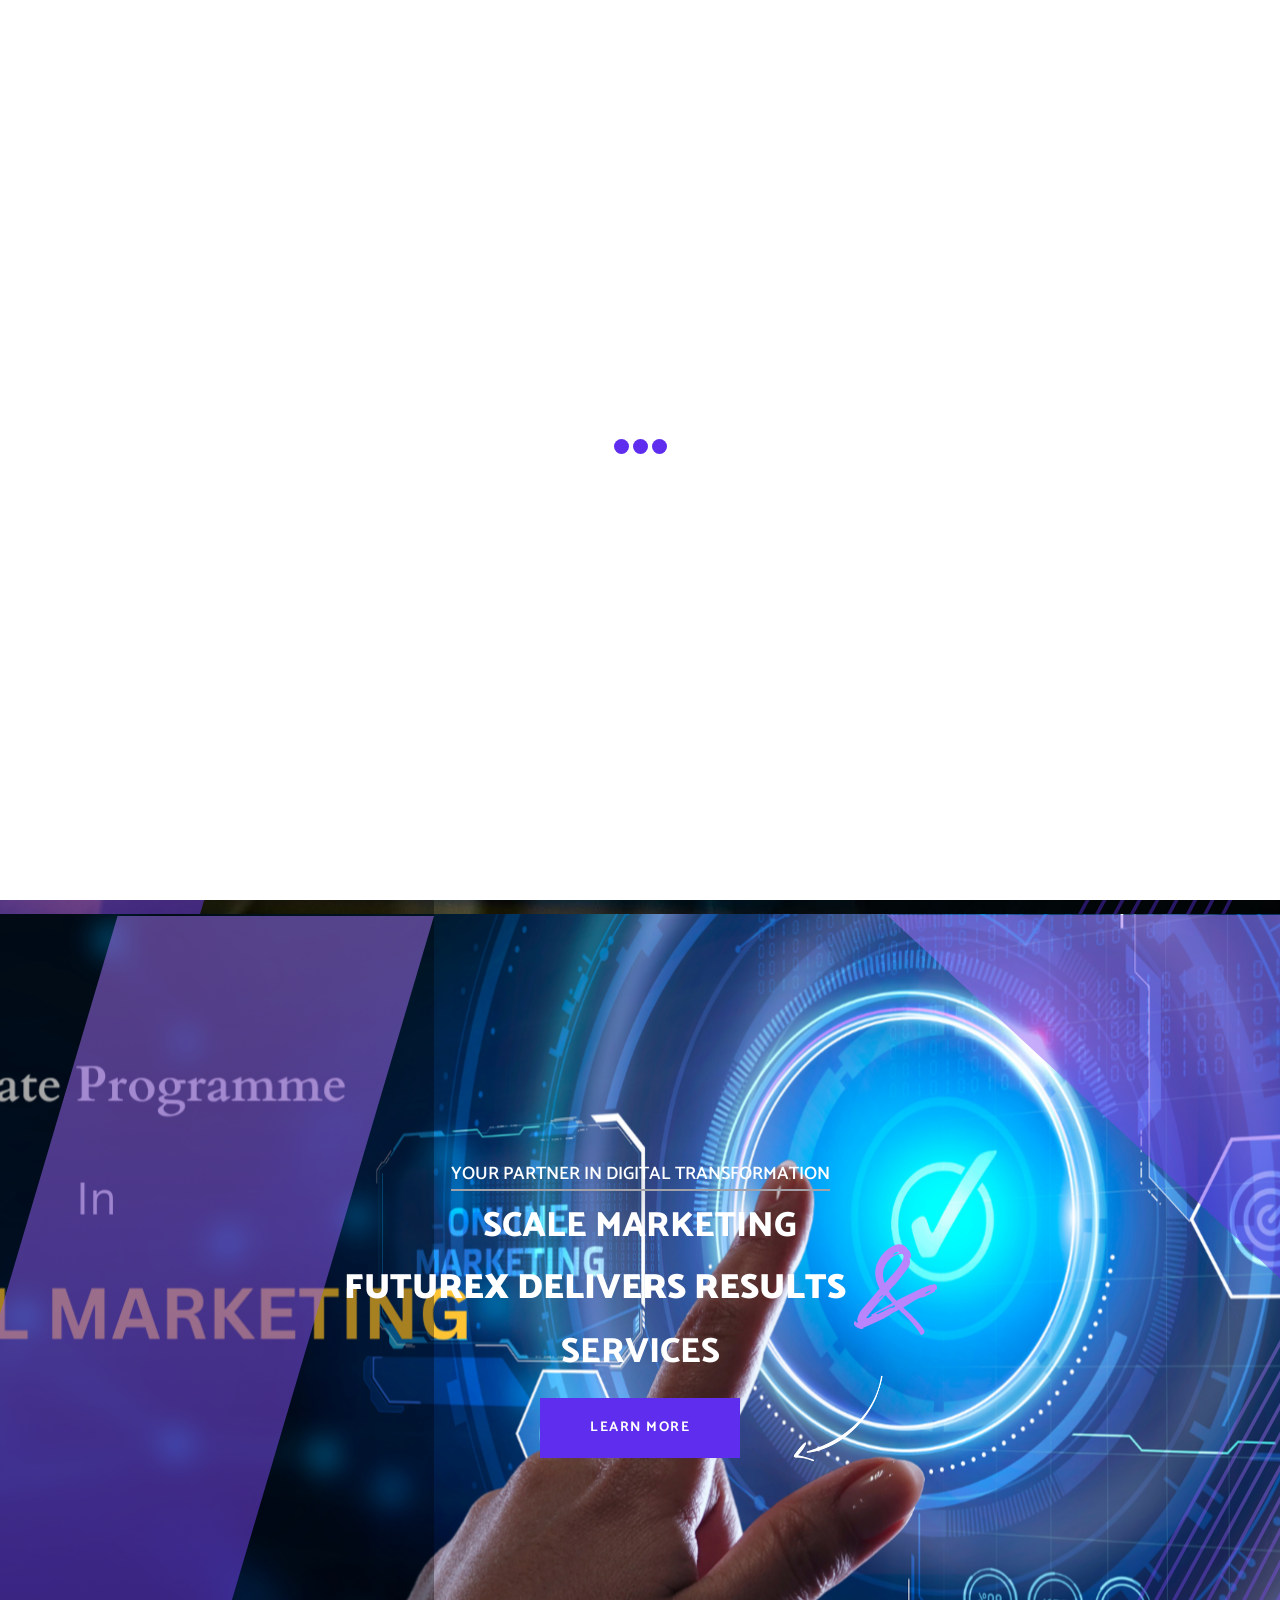
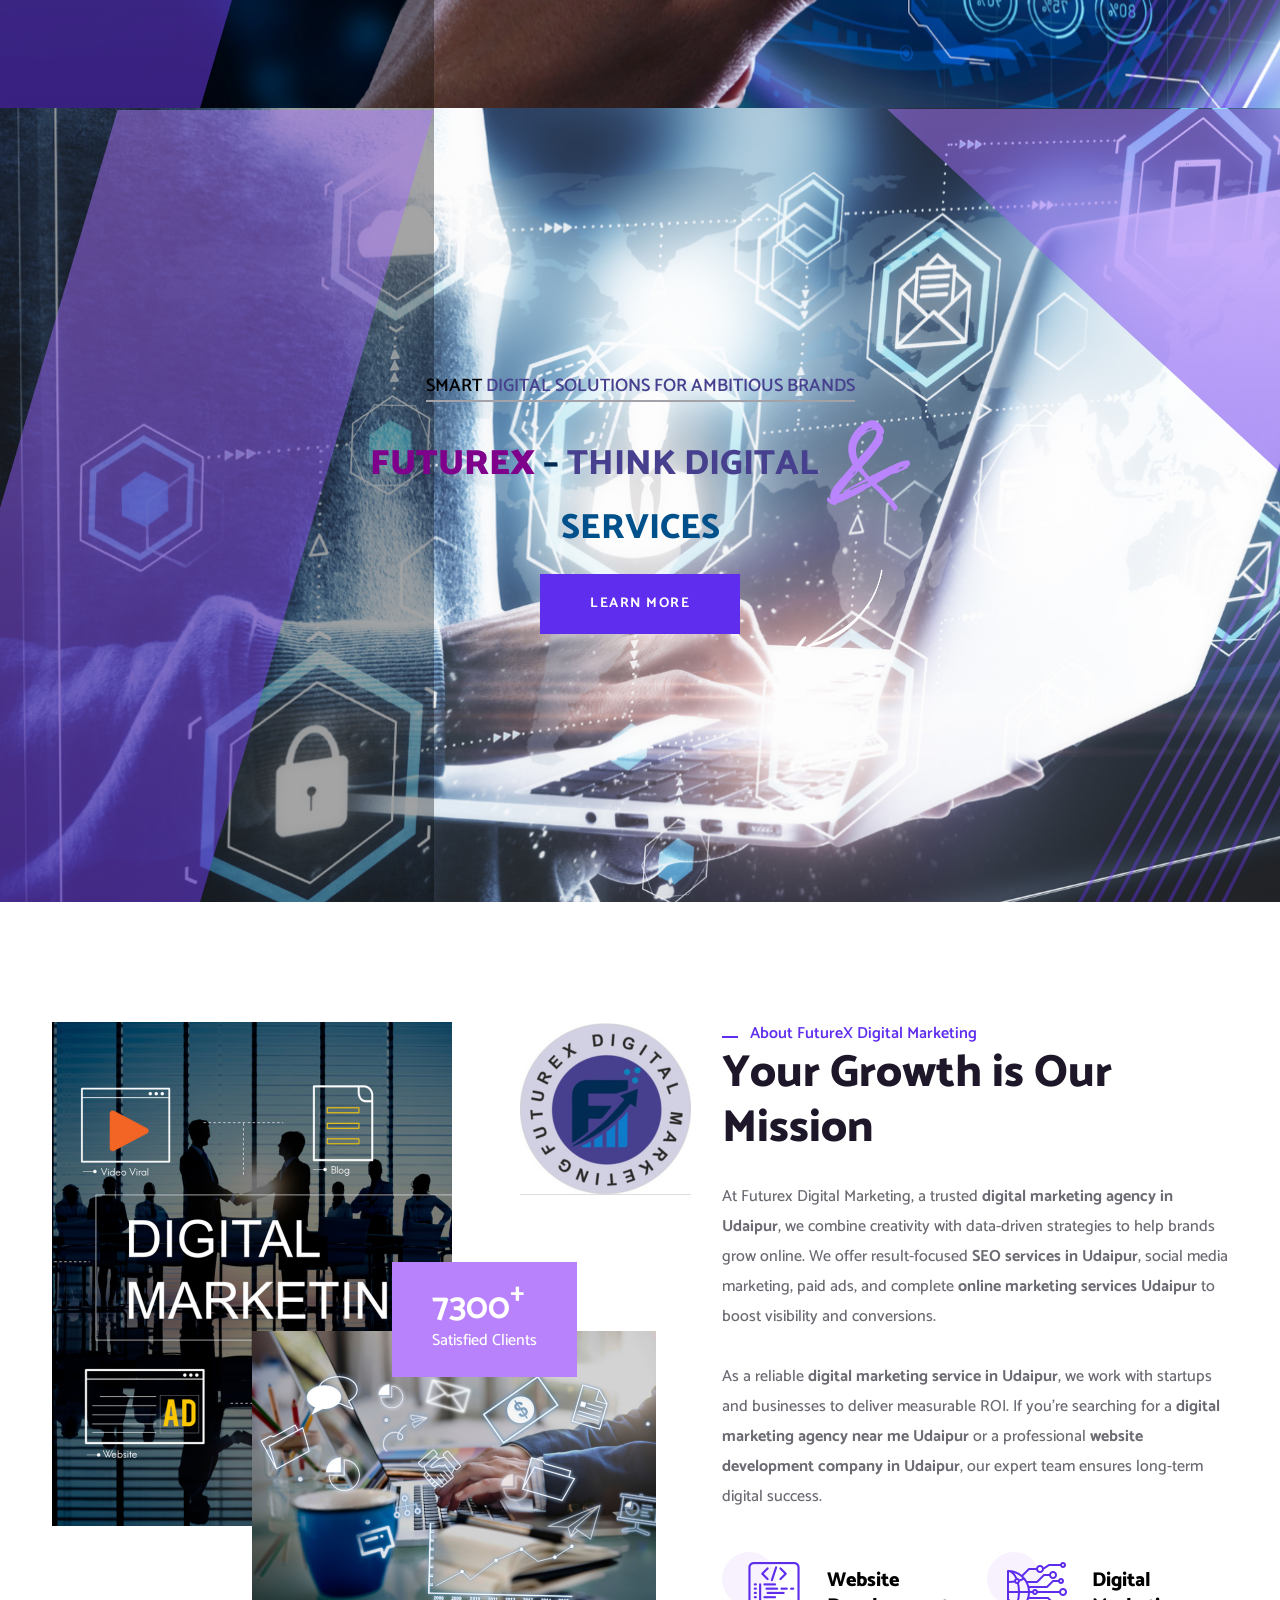
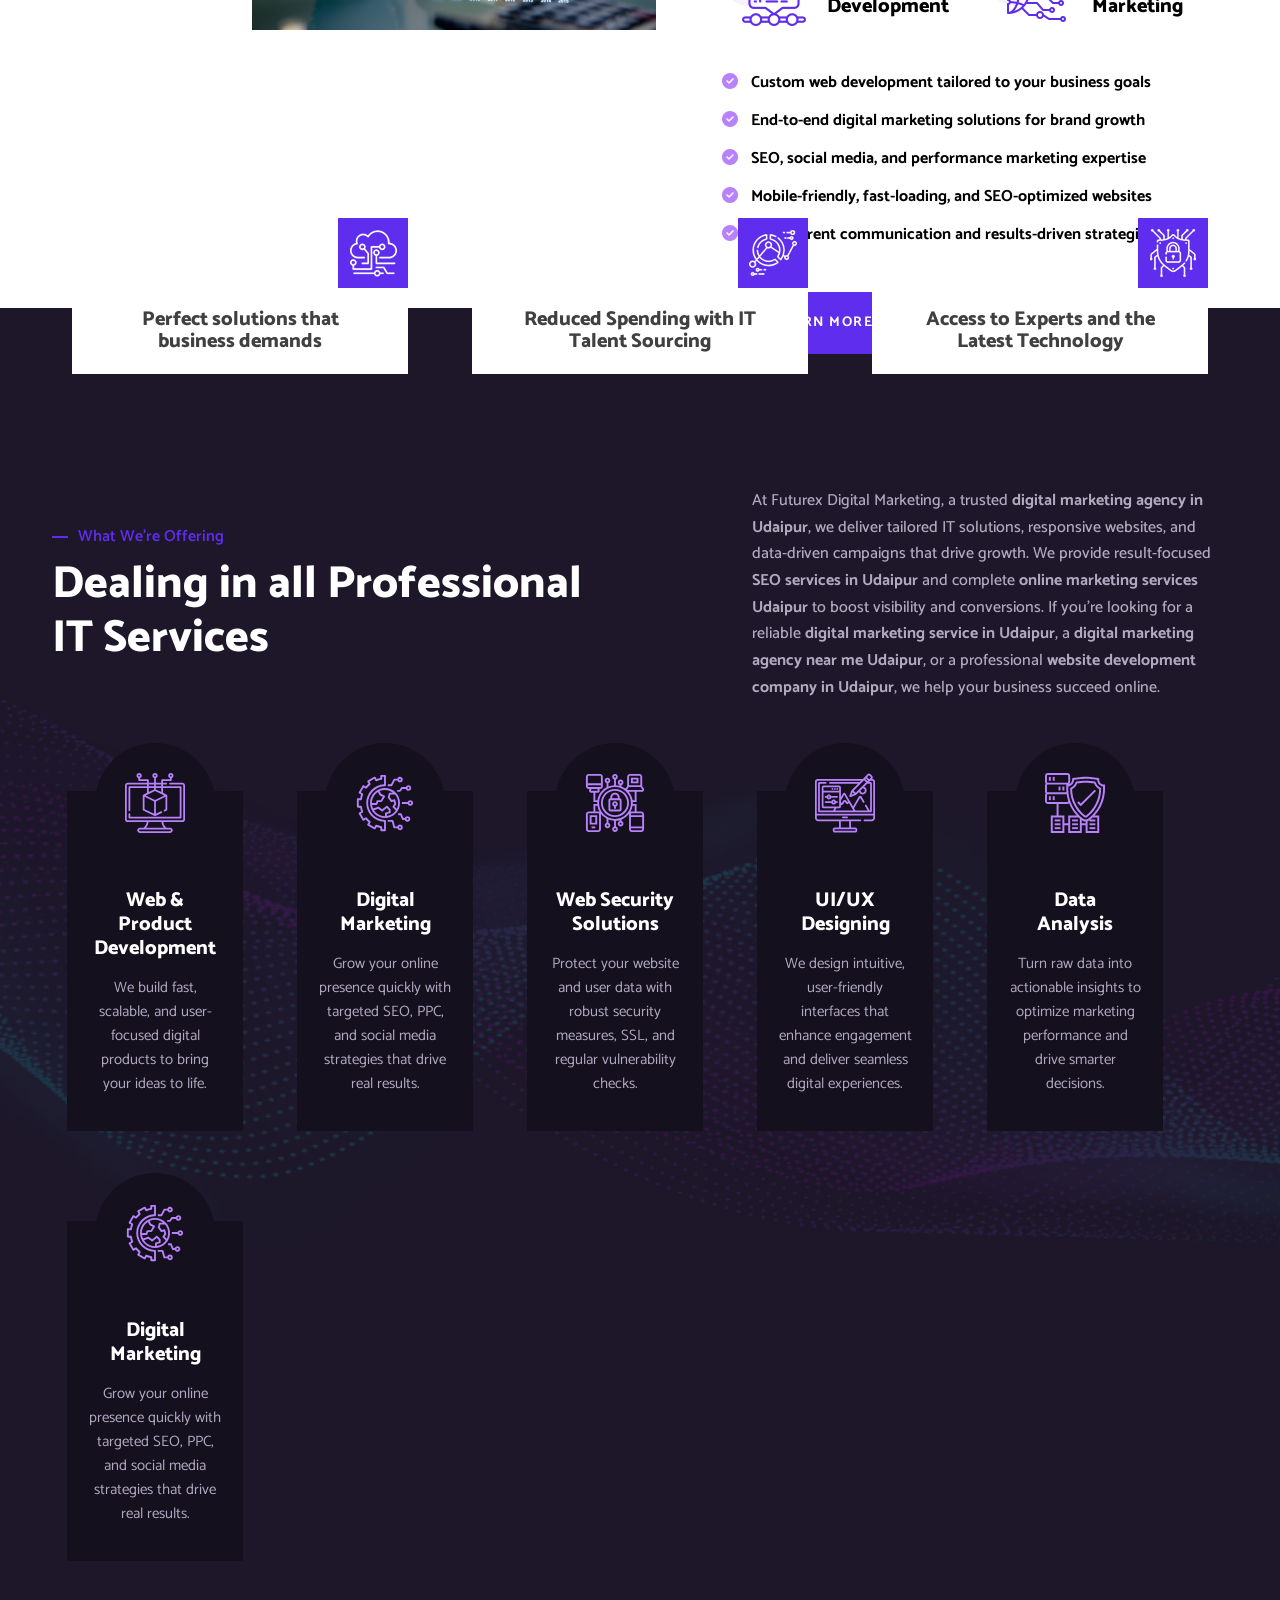
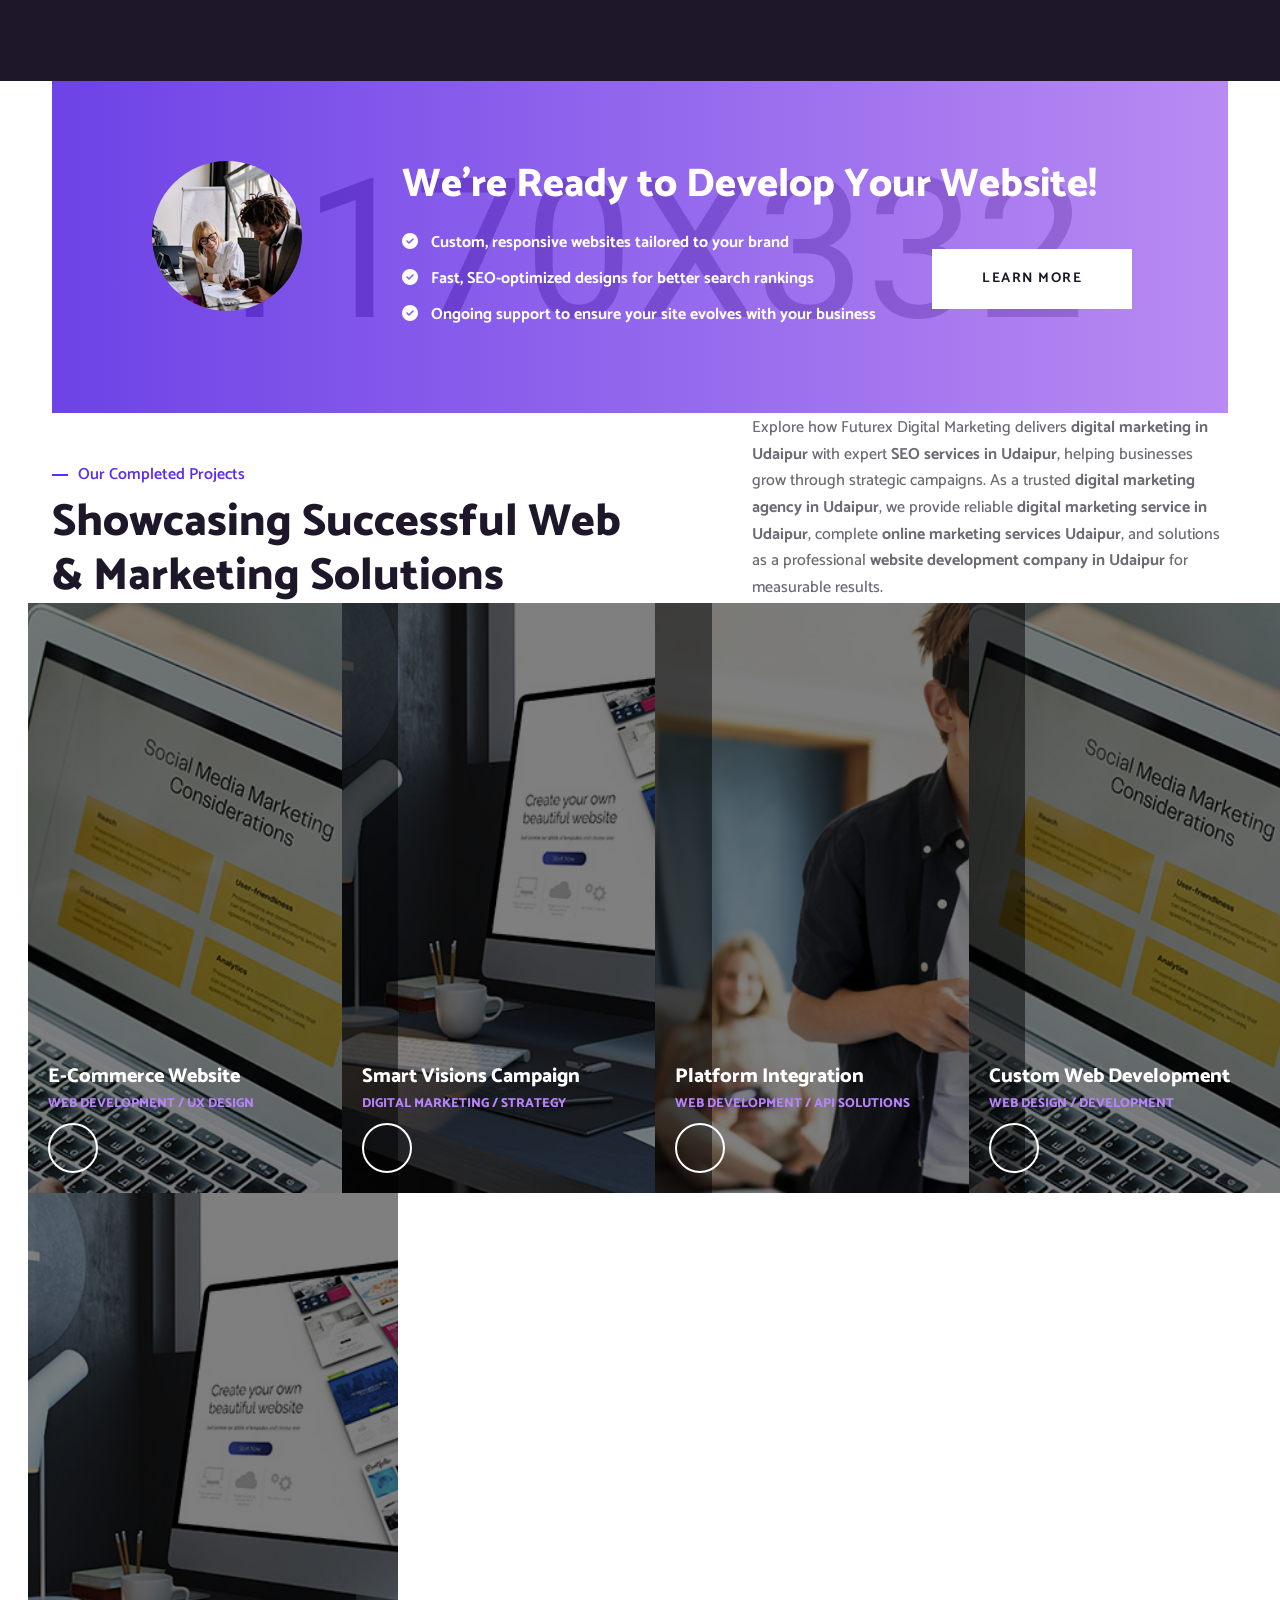
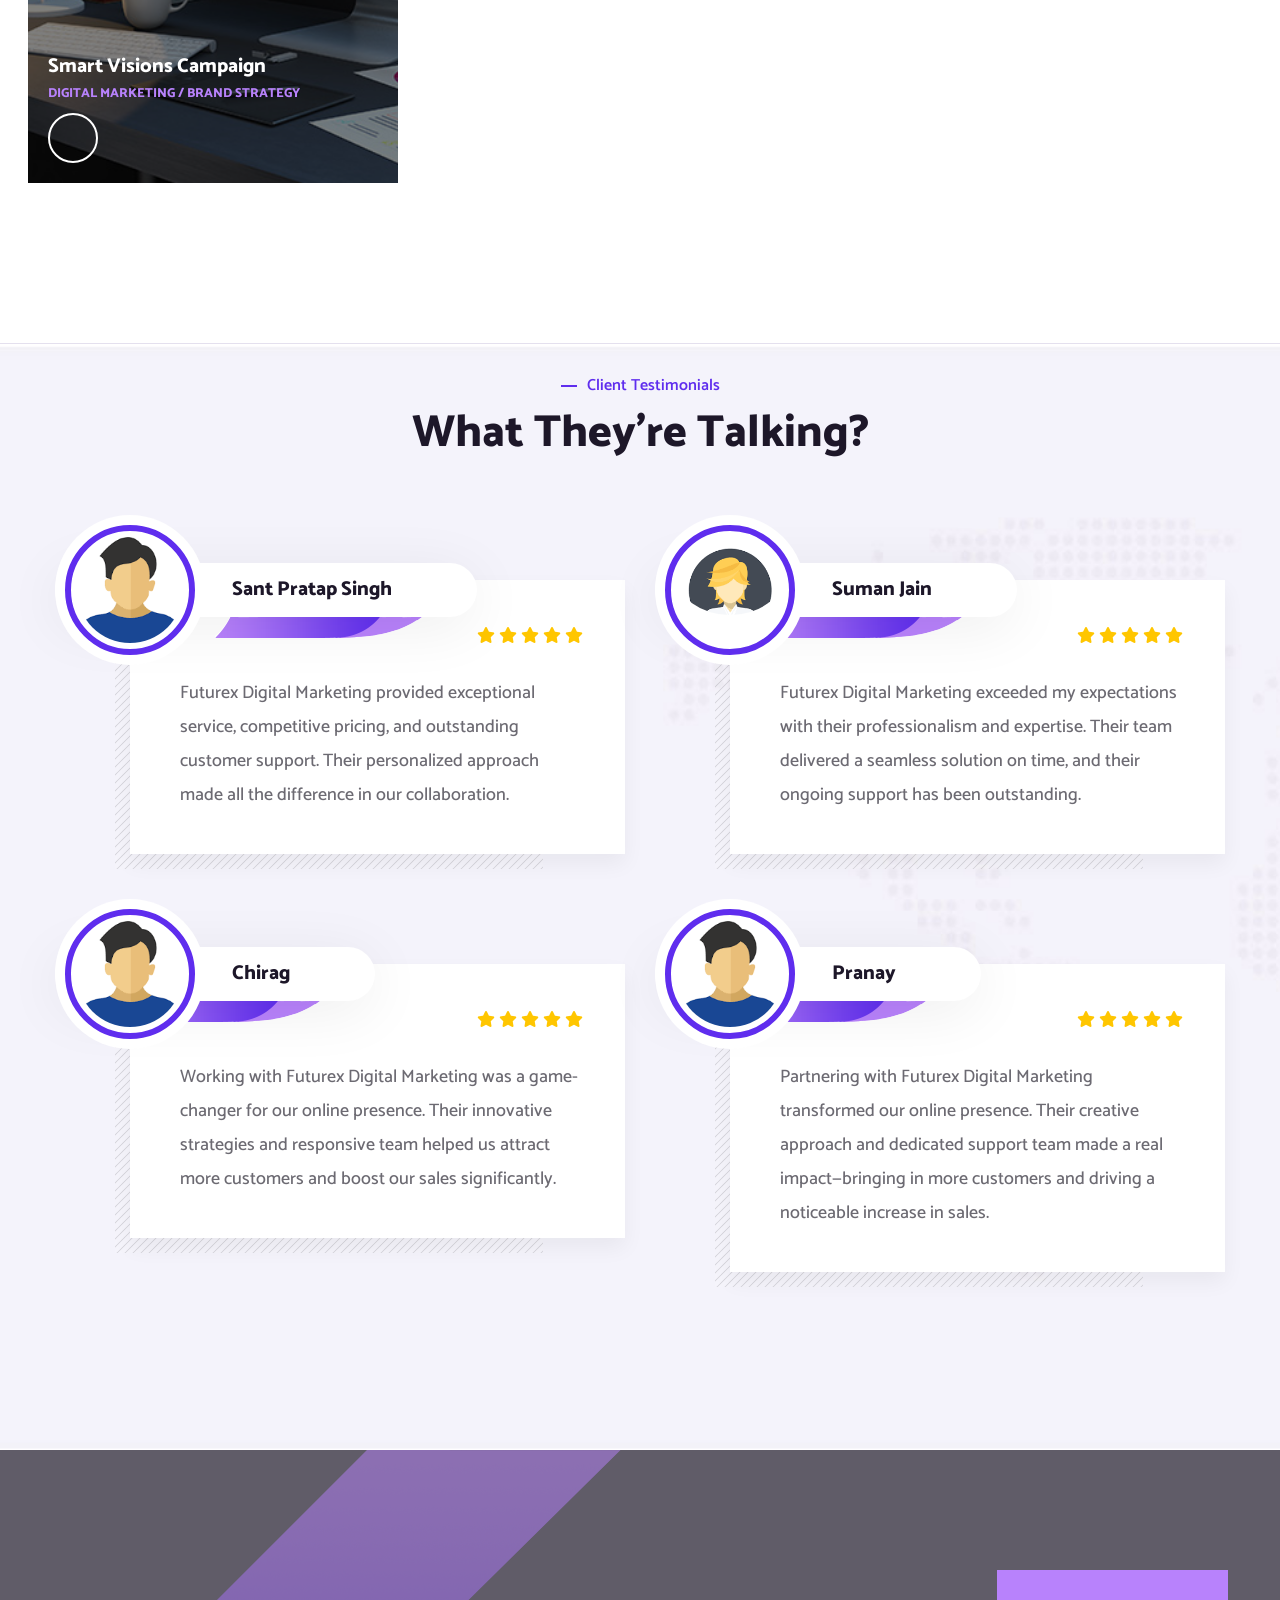
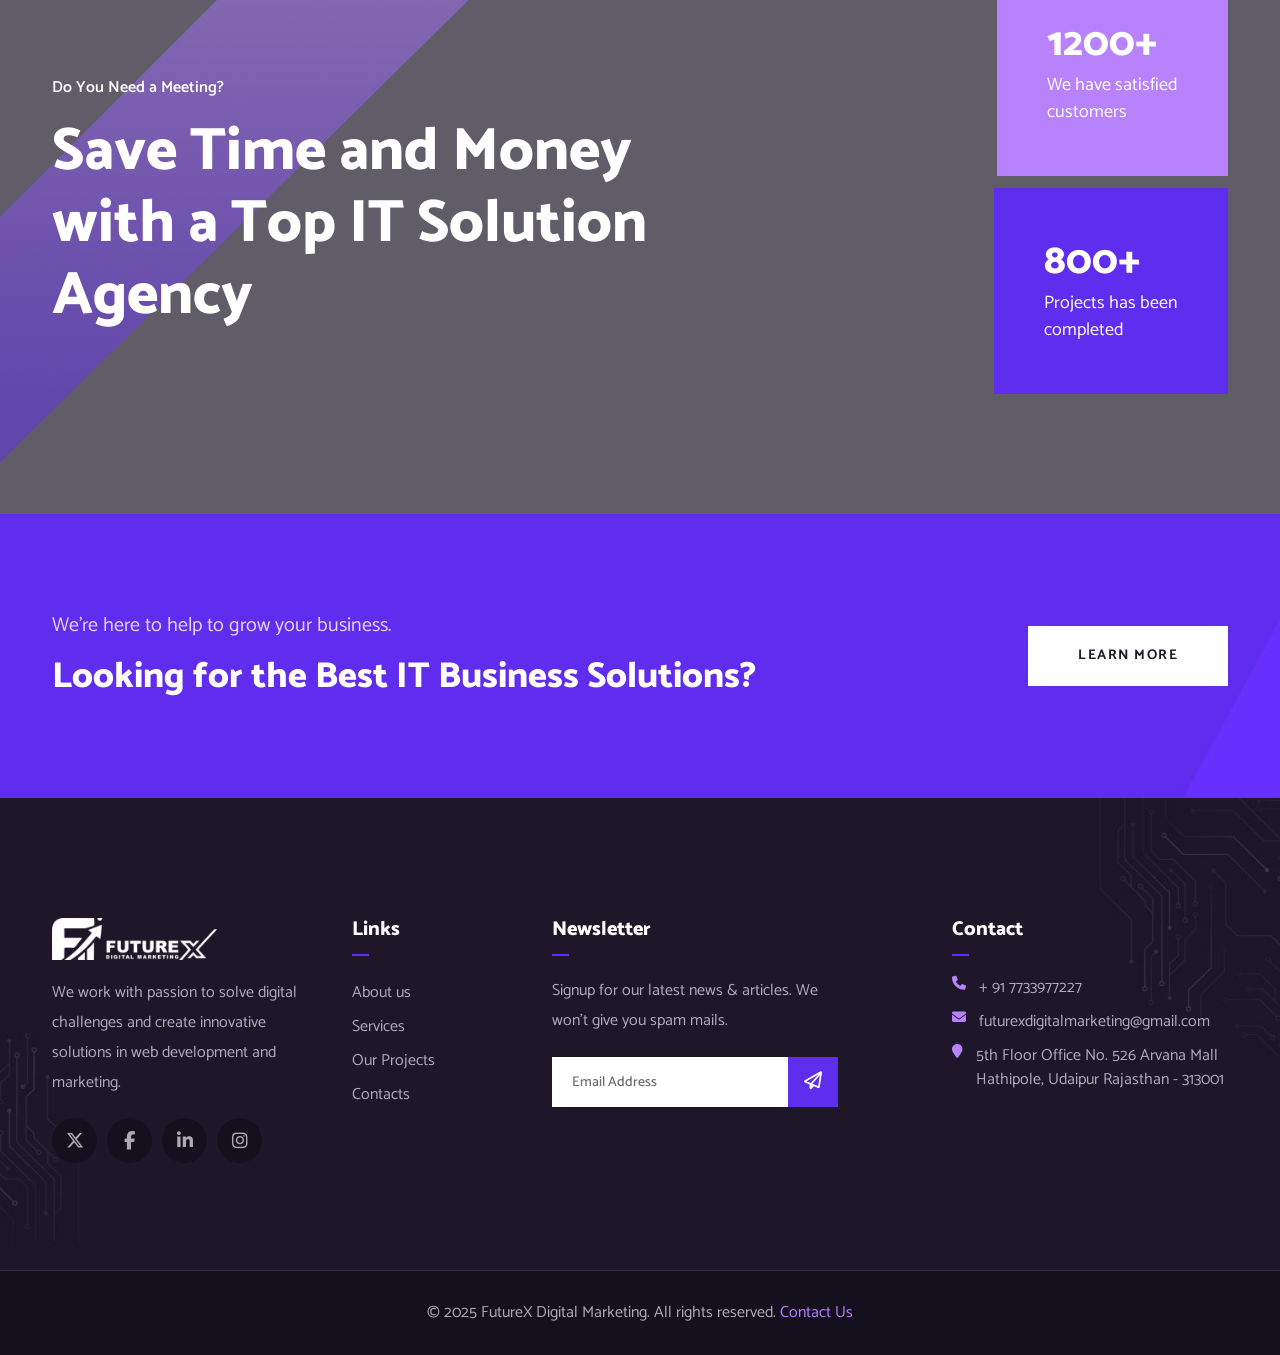
==== index.html @ 2b9b0e44 "Initial commit - FutureX website" ====
<!doctype html>
<html lang="en">

<head>
    <!-- Clarity tracking code for https://www.futurexdigitalmarketing.com/ -->
<script>
    (function(c,l,a,r,i,t,y){
        c[a]=c[a]||function(){(c[a].q=c[a].q||[]).push(arguments)};
        t=l.createElement(r);t.async=1;t.src="https://www.clarity.ms/tag/"+i+"?ref=bwt";
        y=l.getElementsByTagName(r)[0];y.parentNode.insertBefore(t,y);
    })(window, document, "clarity", "script", "vvih3zrcma");
</script>
    <!-- Google tag (gtag.js) -->
<script async src="https://www.googletagmanager.com/gtag/js?id=G-1EZTYLQKZF"></script>
<script>
  window.dataLayer = window.dataLayer || [];
  function gtag(){dataLayer.push(arguments);}
  gtag('js', new Date());

  gtag('config', 'G-1EZTYLQKZF');
</script>
   
    <!--====== Required meta tags ======-->
    <meta charset="utf-8">
    <meta http-equiv="x-ua-compatible" content="ie=edge">
    <meta name="description" content="Leading digital marketing agency in Udaipur offering SEO services, website development, social media marketing & online growth solutions. Get measurable ROI. Contact us today!">
    <meta name="viewport" content="width=device-width, initial-scale=1, shrink-to-fit=no">
    <meta name="robots" content="index, follow, max-image-preview:large">
    <link rel="canonical" href="https://www.futurexdigitalmarketing.com/" />
    <link rel="stylesheet" href="https://cdnjs.cloudflare.com/ajax/libs/font-awesome/6.4.0/css/all.min.css">
    
    <!-- Open Graph Tags -->
    <meta property="og:type" content="website" />
    <meta property="og:title" content="Digital Marketing Agency in Udaipur | FutureX - SEO & Web Development" />
    <meta property="og:description" content="Leading digital marketing agency in Udaipur offering SEO services, website development, social media marketing & online growth solutions. Get measurable ROI." />
    <meta property="og:image" content="https://www.futurexdigitalmarketing.com/assets/images/social-share.jpg" />
    <meta property="og:url" content="https://www.futurexdigitalmarketing.com/" />
    <meta property="og:site_name" content="FutureX Digital Marketing" />
    
    <!-- Twitter Card Tags -->
    <meta name="twitter:card" content="summary_large_image" />
    <meta name="twitter:title" content="Digital Marketing Agency in Udaipur | FutureX" />
    <meta name="twitter:description" content="Leading digital marketing agency in Udaipur. Get measurable ROI." />
    <meta name="twitter:image" content="https://www.futurexdigitalmarketing.com/assets/images/social-share.jpg" />
    
    <!-- LocalBusiness Schema -->
    <script type="application/ld+json">
    {
      "@context": "https://schema.org",
      "@type": "LocalBusiness",
      "name": "FutureX Digital Marketing",
      "description": "Leading digital marketing agency in Udaipur offering SEO, web development, and social media marketing services.",
      "url": "https://www.futurexdigitalmarketing.com",
      "telephone": "+917733977227",
      "email": "futurexdigitalmarketing@gmail.com",
      "address": {
        "@type": "PostalAddress",
        "streetAddress": "5th Floor Office No. 526, Arvana Mall Hathipole",
        "addressLocality": "Udaipur",
        "addressRegion": "Rajasthan",
        "postalCode": "313001",
        "addressCountry": "IN"
      },
      "geo": {
        "@type": "GeoCoordinates",
        "latitude": "24.5854",
        "longitude": "73.7125"
      },
      "openingHoursSpecification": [
        {
          "@type": "OpeningHoursSpecification",
          "dayOfWeek": ["Monday","Tuesday","Wednesday","Thursday","Friday","Saturday"],
          "opens": "10:00",
          "closes": "18:00"
        }
      ],
      "sameAs": [
        "https://www.facebook.com/profile.php?id=61582411168285",
        "https://www.instagram.com/futurexdigitalmarketing/",
        "https://www.linkedin.com/company/futurex-digital-marketing",
        "https://x.com/Futurex2330751"
      ]
    }
    </script>
    
    <!--====== Title ======-->
    <title>Digital Marketing Agency in Udaipur | FutureX - SEO & Web Development</title>
    
    <!--====== Favicon Icon ======-->
    <link rel="shortcut icon" href="assets/images/8497.png" type="image/png">

    <!--====== Bootstrap css ======-->
    <link rel="stylesheet" href="assets/css/bootstrap.min.css">
    
    <!--====== Fontawesome css ======-->
    <link rel="stylesheet" href="assets/css/font-awesome.min.css">
    
    <!--====== Fontawesome css ======-->
    <link rel="stylesheet" href="assets/css/animate.min.css"/>
    
    <!--====== magnific popup css ======-->
    <link rel="stylesheet" href="assets/css/magnific-popup.css">
    
    <!--====== Slick css ======-->
    <link rel="stylesheet" href="assets/css/slick.css">
    
    <!--====== Default css ======-->
    <link rel="stylesheet" href="assets/css/default.css">
    
    <!--====== Style css ======-->
    <link rel="stylesheet" href="assets/css/style.css">
 <link rel="stylesheet" href="https://cdnjs.cloudflare.com/ajax/libs/font-awesome/6.5.0/css/all.min.css">

  <style>
  /* Mobile responsiveness for .single-project-item */
  @media (max-width: 767px) {
    .single-project-item {
      width: 100% !important;
      height: 300px !important;
    }

    .single-project-overlay {
      padding: 15px !important;
    }

    .single-project-overlay h4.title {
      font-size: 16px !important;
    }

    .single-project-overlay span {
      font-size: 12px !important;
    }
  }
</style>

  <style>
.whatsapp-float {
    position: fixed;
    left: 20px;
    bottom: 20px;
    width: 60px;
    height: 60px;
    background-color: #25d366;
    color: white;
    border-radius: 50%;
    text-align: center;
    font-size: 35px;
    box-shadow: 2px 2px 8px rgba(0,0,0,0.3);
    z-index: 99999;
    display: flex;
    align-items: center;
    justify-content: center;
    text-decoration: none;
}
.whatsapp-float:hover {
    background-color: #1ebd5a;
}
</style>
<style>
    /* Slider Wrapper Style */
.infetech-banner-slide {
    position: relative;
    overflow: hidden;
}

/* Background Zoom Effect */
.infetech-banner-slide-active {
    /*background-size: 130%;*/
    /*background-position: center;*/
    /*background-repeat: no-repeat;*/
    /*animation: zoomOut 10s ease-in-out infinite;*/
    /*height: 100vh;*/
    /*position: relative;*/
    /*overflow: hidden;*/
}

/* Smooth Zoom In Effect */
/*@keyframes smoothZoom {*/
/*    0%   { background-size: 100%; }*/
/*    50%  { background-size: 115%; }*/
/*    100% { background-size: 130%; }*/
/*}*/

@keyframes zoomOut {
    /*0%   { background-size: 130%; }*/
    /*50%  { background-size: 120%; }*/
    /*100% { background-size: 110%; }*/
}

.infetech-banner-slide-active {
    /*background-size: cover;*/
}


/* Example Background Images (REPLACE with your actual images) */
.item-1 {
    background-image: url('assets/images/banner1.jpg');  /* change image path */
}
.item-2 {
    background-image: url('assets/images/banner2.jpg');  /* change image path */
}
.item-3 {
    background-image: url('assets/images/banner3.jpg');  /* change image path */
}

/* Optional: Dark Overlay for better text visibility */
.infetech-banner-slide-active::before {
    content: "";
    position: absolute;
    top: 0;
    left: 0;
    width: 100%;
    height: 100%;
    background: rgba(0,0,0,0.35);
    z-index: 1;
}

.infetech-banner-content {
    position: relative;
    z-index: 2;
}

</style>
</head>

<body>

    <!-- PRELOADER -->
    <div class="preloader">
        <div class="lds-ellipsis">
            <span></span>
            <span></span>
            <span></span>
        </div>
    </div>
    <!-- END PRELOADER -->

    <!--====== INFETECH SEARCH PART ENDS ======-->

    <div class="search-popup">
        <button class="close-search style-two"><span class="fal fa-times"></span></button>
        <button class="close-search"><span class="fal fa-long-arrow-up"></span></button>
        <form method="post" action="#">
            <div class="form-group">
                <input type="search" name="search-field" value="" placeholder="Search Here" required="">
                <button type="submit"><i class="fal fa-search"></i></button>
            </div>
        </form>
    </div>

    <!--====== INFETECH SEARCH PART ENDS ======-->

    <!--====== OFFCANVAS MENU PART START ======-->

    <div class="off_canvars_overlay">
                
    </div>
    <div class="offcanvas_menu">
        <div class="container-fluid">
            <div class="row">
                <div class="col-12">
                    <div class="offcanvas_menu_wrapper">
                        <div class="canvas_close">
                            <a href="javascript:void(0)"><i class="fa fa-times"></i></a>  
                        </div>
                        <div class="offcanvas-social">
                            <ul class="text-center">
                                <li><a href="$"><i class="fab fa-facebook-f"></i></a></li>
                                <li><a href="$"><i class="fab fa-twitter"></i></a></li>
                                <li><a href="$"><i class="fab fa-instagram"></i></a></li>
                                <li><a href="$"><i class="fab fa-dribbble"></i></a></li>
                            </ul>
                        </div>
                        <div id="menu" class="text-left ">
                            <ul class="offcanvas_main_menu">
                                <li class="menu-item-has-children active">
                                    <a href="index.html">Home</a>
                                    <!-- <ul class="sub-menu">
                                        <li><a href="index.html">Home 1</a></li>
                                        <li><a href="index-2.html">Home 2</a></li>
                                        <li><a href="index-3.html">Home 3</a></li>
                                        <li><a href="index-4.html">Home 4</a></li>
                                        <li><a href="index-5.html">Home 5</a></li>
                                        <li class="menu-item-has-children">
                                            <a href="#">Header Versions</a>
                                            <ul class="sub-menu">
                                                <li><a href="index.html">Header Style 1</a></li>
                                                <li><a href="index-2.html">Header Style 2</a></li>
                                                <li><a href="index-3.html">Header Style 3</a></li>
                                                <li><a href="index-4.html">Header Style 4</a></li>
                                                <li><a href="index-5.html">Header Style 5</a></li>
                                            </ul>
                                        </li>
                                    </ul> -->
                                </li>
                                <li class="menu-item-has-children active">
                                    <a href="about.html">About</a>
                                </li>
                                <!--<li class="menu-item-has-children active">-->
                                <!--    <a href="#">Pages</a>-->
                                <!--    <ul class="sub-menu">-->
                                <!--        <li><a href="our-team.html">Our Team</a></li>-->
                                <!--        <li><a href="team-details.html">Team Details</a></li>-->
                                <!--    </ul>-->
                                <!--</li>-->
                                <li class="menu-item-has-children active">
                                    <a href="services.html">Services</a>
                                    <!--<ul class="sub-menu">-->
                                        <!--<li><a href="service-1.html">Service 1</a></li>-->
                                        <!--<li><a href="service-2.html">Service 2</a></li>-->
                                        <!--<li><a href="service-3.html">Service 3</a></li>-->
                                    <!--     <li><a href="#">Service 1</a></li>-->
                                    <!--    <li><a href="#">Service 2</a></li>-->
                                    <!--    <li><a href="#">Service 3</a></li>-->
                                    <!--</ul>-->
                                </li>
                                <!--<li class="menu-item-has-children active">-->
                                <!--    <a href="#">Projects</a>-->
                                <!--    <ul class="sub-menu">-->
                                <!--        <li><a href="projects.html">Projects</a></li>-->
                                <!--        <li><a href="projects-details.html">Project Details</a></li>-->
                                <!--    </ul>-->
                                <!--</li>-->
                                <!--<li class="menu-item-has-children active">-->
                                <!--    <a href="#">Blog</a>-->
                                <!--    <ul class="sub-menu">-->
                                <!--        <li><a href="blog.html">Blog</a></li>-->
                                <!--        <li><a href="blog-details.html">Blog Details</a></li>-->
                                <!--    </ul>-->
                                <!--</li>-->
                                <li class="menu-item-has-children active">
                                    <a href="contact.html">Contact</a>
                                </li>
                            </ul>
                        </div>
                        <div class="offcanvas_footer">
                            <span><a href="mailto: info@futurexdigitalmarketing.com"><i class="fa fa-envelope-o"></i>  info@futurexdigitalmarketing.com</a></span>
                        </div>
                    </div>
                </div>
            </div>
        </div>
    </div>

    <!--====== OFFCANVAS MENU PART ENDS ======-->

    <!--====== INFETECH HEADER PART START ======-->

    <section class="infetech-header-area header-sticky">
        <div class="header-wrapper">
            <div class="templates-logo">
                <!-- <a href="index.html"><img src="assets/images/logo-white.png" alt="logo"></a> -->
                 <a href="index.html"><img src="assets/images/latestwhitelogo.png" alt="logo"></a>
            </div>
            <div class="header-box">
                <div class="header-topbar">
                    <div class="row g-0 align-items-center ">
                        <div class="col-lg-6">
                            <div class="header-topbar-text">
                 <p>Welcome To  FutureX Digital Marketing </p>
                            </div>
                        </div>
                        <!--<div class="col-lg-6">-->
                        <!--    <div class="header-topbar-info-wrapper">-->
                        <!--        <div class="header-topbar-info">-->
                        <!--            <ul>-->
                        <!--                <li><i class="fas fa-envelope"></i>futurexdigitalmarketing@gmail.com</li>-->
                        <!--                <li><i class="fas fa-clock"></i> Mon - Sat: 10.00 am - 6.00 pm</li>-->
                        <!--            </ul>-->
                        <!--        </div>-->
                        <!--        <div class="header-topbar-social">-->
                        <!--            <ul>-->
                        <!--                <li><i class="fab fa-twitter"></i></li>-->
                        <!--                <li><i class="fab fa-facebook-f"></i></li>-->
                        <!--                <li><i class="fab fa-pinterest-p"></i></li>-->
                        <!--                <li><i class="fab fa-instagram"></i></li>-->
                        <!--            </ul>-->
                        <!--        </div>-->
                        <!--    </div>-->
                        <!--</div>-->
<div class="col-lg-6" style="display: block !important; opacity: 1 !important;">
    <div class="header-topbar-info-wrapper">
        <div class="header-topbar-info">
            <ul>
                <li><i class="fas fa-envelope"></i>futurexdigitalmarketing@gmail.com</li>
                <li><i class="fas fa-clock"></i> Mon - Sat: 10.00 am - 6.00 pm</li>
            </ul>
        </div>
        <div class="header-topbar-social">
            <ul>
                <li><i class="fab fa-twitter"></i></li>
                <li><i class="fab fa-facebook-f"></i></li>
                <li><i class="fab fa-pinterest-p"></i></li>
                <li><i class="fab fa-instagram"></i></li>
            </ul>
        </div>
    </div>
</div>

                    </div>
                </div>
                <div class="header-main-nav">
                    <div class="header-main-nav-box">
                        <ul>
                            <li>
                                <a href="index.html">Home</a>
                                <!-- <ul class="sub-menu">
                                    <li><a href="index.html">Home 1</a></li>
                                    <li><a href="index-2.html">Home 2</a></li>
                                    <li><a href="index-3.html">Home 3</a></li>
                                    <li><a href="index-4.html">Home 4</a></li>
                                    <li><a href="index-5.html">Home 5</a></li>
                                    <li>
                                        <a href="#">Header Versions</a>
                                        <ul class="sub-menu">
                                            <li><a href="index.html">Header Style 1</a></li>
                                            <li><a href="index-2.html">Header Style 2</a></li>
                                            <li><a href="index-3.html">Header Style 3</a></li>
                                            <li><a href="index-4.html">Header Style 4</a></li>
                                            <li><a href="index-5.html">Header Style 5</a></li>
                                        </ul>
                                    </li>
                                </ul> -->
                            </li>
                            <li><a href="about.html">About</a></li>
                            <!-- <li>
                                <a href="#">Pages</a>
                                <ul class="sub-menu">
                                    <li><a href="our-team.html">Our Team</a></li>
                                    <li><a href="team-details.html">Team Details</a></li>
                                </ul>
                            </li> -->
                            <li>
                                <a href="services.html">Services</a>
                                <!--<ul class="sub-menu">-->
                                <!--    <li><a href="service-1.html">Service 1</a></li>-->
                                <!--    <li><a href="service-2.html">Service 2</a></li>-->
                                <!--    <li><a href="service-3.html">Service 3</a></li>-->
                                <!--</ul>-->
                            </li>
                            <!--<li>-->
                            <!--    <a href="#">Projects</a>-->
                                <!--<ul class="sub-menu">-->
                                <!--    <li><a href="projects.html">Projects</a></li>-->
                                <!--    <li><a href="projects-details.html">Project Details</a></li>-->
                                <!--</ul>-->
                            <!--</li>-->
                            <!--<li>-->
                            <!--    <a href="#">Blog</a>-->
                                <!--<ul class="sub-menu">-->
                                <!--    <li><a href="blog.html">Blog</a></li>-->
                                <!--    <li><a href="blog-details.html">Blog Details</a></li>-->
                                <!--</ul>-->
                            <!--</li>-->
                            <li><a href="contact.html">Contact</a></li>
                        </ul>
                    </div>
                    <div class="header-main-info">
                        <div class="header-mini-btn">
                            <ul>
                                <!-- <li><a class="search-box-btn" href="#"><i class="fal fa-search"></i></a></li>
                                <li><a href="#"><i class="fal fa-shopping-cart"></i></a></li> -->
                                <li><a class="toggle-bar canvas_open" href="#"><i class="fal fa-bars"></i></a></li>
                            </ul>
                        </div>
                        <div class="header-main-info-contact">
                            <div class="icon">
                                <img src="assets/images/icon/phone.svg" alt="">
                            </div>
                            <div class="content">
                                <span>Call Anytime</span>
                               <a href="tel:+917733977227">+91 77339 77227</a>
                            </div>
                        </div>
                    </div>
                </div>
            </div>
        </div>
    </section>

    <!--====== INFETECH HEADER PART ENDS ======-->
                                                                                       
    <!--====== INFETECH BANNER PART START ======-->
    
    <section class="infetech-banner-area infetech-banner-slide">
        <div class="infetech-banner-slide-active item-1">
            <div class="item-1"></div>
            <div class="container">
    <div class="row">
        <div class="col-lg-12">
            <div class="infetech-banner-content">
               <h4 class="title" data-animation="fadeInDown" data-delay=".1s" style="color: #cccccc;">
    Empowering Businesses <span style="color: #ffffff;">Through Digital Innovation</span>
</h4>
                <h1 class="" data-animation="fadeInLeft" data-delay=".3s">
    <span style="color: #ffffff;">Digital Marketing Agency</span>
    <br> <span style="color: #dddddd;">in Udaipur</span> <img src="assets/images/banner-icon.png" alt=""> <br> <span style="color: #bbbbbb;">FutureX Digital Marketing</span>
</h1>

                <a class="main-btn" data-animation="fadeInUp" data-delay=".6s" href="#">Learn More</a>
                <img class="banner-arrow" data-animation="fadeInRight" data-delay=".9s" src="assets/images/banner-arrow.png" alt="">
            </div>
        </div>
    </div>
</div>
        </div>
        <div class="infetech-banner-slide-active item-2">
            <div class="container">


    <div class="row">
        <div class="col-lg-12">
            <div class="infetech-banner-content">
                <h4 class="title" data-animation="fadeInDown" data-delay=".1s"><span style="color: #ffffff;">Your Partner in Digital Transformation</span></h4>
                <h1 class="" data-animation="fadeInLeft" data-delay=".3s">
                    <span style="color: #ffffff;">Scale marketing</span> <br>  
                    <span style="color: #ffffff;"><b>FutureX Delivers Results </b></span>
                    <img src="assets/images/banner-icon.png" alt=""> <br> <span style="color:#ffffff;">Services</span>
                </h1>
                <a class="main-btn" data-animation="fadeInUp" data-delay=".6s" href="#">Learn More</a>
                <img class="banner-arrow" data-animation="fadeInRight" data-delay=".9s" src="assets/images/banner-arrow.png" alt="">
            </div>
        </div>
    </div>
</div>
        </div>
        <div class="infetech-banner-slide-active item-3">
            <div class="container">
    <div class="row">
        <div class="col-lg-12">
           <div class="infetech-banner-content">
    <h4 class="title" data-animation="fadeInDown" data-delay=".1s" style="color: #47408e;">
        <span style="color:#000;">Smart</span> Digital Solutions for Ambitious Brands
    </h4>
    <h1 class="" data-animation="fadeInLeft" data-delay=".3s">
        <span style="color: #7F008B;"><b>FutureX</b></span> – <span style="color: #47408e;">Think Digital</span>
        <img src="assets/images/banner-icon.png" alt=""> <br> 
        <span style="color: #00518B;">Services</span>
    </h1>
    <a class="main-btn" data-animation="fadeInUp" data-delay=".6s" href="#">Learn More</a>
    <img class="banner-arrow" data-animation="fadeInRight" data-delay=".9s" src="assets/images/banner-arrow.png" alt="">
</div>

        </div>
    </div>
</div>
        </div>
    </section>
    
    <!--====== INFETECH BANNER PART ENDS ======-->

    <!--====== INFETECH ABOUT PART ENDS ======-->

    <section class="infetech-about-area">
        <div class="container">
            <div class="row">
                <div class="col-lg-6">
                    <div class="infetech-about-thumb animated wow fadeInLeft" data-wow-duration="1000ms" data-wow-delay="0ms">
                        <img src="assets/images/btn1.png" alt="">
                        <img class="thumb" src="assets/images/btn2.png" alt="">
                        <div class="about-box">
                            <h4 class="title">7300 <sup>+</sup></h4>
                            <span>Satisfied Clients</span>
                        </div>
                        <img class="about-logo" src="assets/images/golooo.png" alt="">
                    </div>
                </div>
                <div class="col-lg-6">
                    <div class="infetech-about-content">
                        <span>About FutureX Digital Marketing</span>
<h3 class="title">Your Growth is Our Mission</h3>
<p>
At Futurex Digital Marketing, a trusted <strong>digital marketing agency in Udaipur</strong>, we combine creativity with data-driven strategies to help brands grow online. We offer result-focused <strong>SEO services in Udaipur</strong>, social media marketing, paid ads, and complete <strong>online marketing services Udaipur</strong> to boost visibility and conversions.
<br><br>
As a reliable <strong>digital marketing service in Udaipur</strong>, we work with startups and businesses to deliver measurable ROI. If you’re searching for a <strong>digital marketing agency near me Udaipur</strong> or a professional <strong>website development company in Udaipur</strong>, our expert team ensures long-term digital success.
</p>


<div class="row">
                            <div class="col-md-6">
                                <div class="about-card">
                                    <div class="icon">
                                        <img src="assets/images/icon/icon-1.png" alt="">
                                    </div>
                                    <div class="content">
                                        <h4 class="title">Website  Development</h4>
                                    </div>
                                </div>
                            </div>
                            <div class="col-md-6">
                                <div class="about-card">
                                    <div class="icon">
                                        <img src="assets/images/icon/icon-2.png" alt="">
                                    </div>
                                    <div class="content">
                                        <h4 class="title">Digital Marketing</h4>
                                    </div>
                                </div>
                                
                            </div>
                        </div>
                       <ul>
                       <li><i class="fas fa-check-circle"></i> Custom web development tailored to your business goals</li>
                       <li><i class="fas fa-check-circle"></i> End-to-end digital marketing solutions for brand growth</li>
                       <li><i class="fas fa-check-circle"></i> SEO, social media, and performance marketing expertise</li>
                        <li><i class="fas fa-check-circle"></i> Mobile-friendly, fast-loading, and SEO-optimized websites</li>
                         <li><i class="fas fa-check-circle"></i> Transparent communication and results-driven strategies</li>
                   </ul>

                        <a href="#" class="main-btn">Learn More</a>
                    </div>
                </div>
            </div>
        </div>
    </section>

    <!--====== INFETECH ABOUT PART ENDS ======-->

    <!--====== INFETECH SERVICE PART ENDS ======-->

    <section class="infetech-service-area">
        <div class="container">
            <div class="row">
                <div class="col-lg-4 col-md-6">
                    <div class="single-infetech-serice-item animated wow fadeInUp" data-wow-duration="1000ms" data-wow-delay="100ms">
                        <div class="thumb">
                            <img src="assets/images/perfect-solution.jpg" alt="">
                        </div>
                        <div class="content">
                            <div class="icon">
                                <img src="assets/images/icon/service-icon-1.png" alt="">
                            </div>
                            <h3 class="title"><a href="#">Perfect solutions that business demands</a></h3>
                        </div>
                    </div>
                </div>
                <div class="col-lg-4 col-md-6">
                    <div class="single-infetech-serice-item animated wow fadeInUp" data-wow-duration="1000ms" data-wow-delay="300ms">
                        <div class="thumb">
                            <img src="assets/images/IT-Talent-Sourcing.jpg" alt="">
                        </div>
                        <div class="content">
                            <div class="icon">
                                <img src="assets/images/icon/service-icon-2.png" alt="">
                            </div>
                            <h3 class="title"><a href="#">Reduced Spending with IT Talent Sourcing</a></h3>
                        </div>
                    </div>
                </div>
                <div class="col-lg-4 col-md-6">
                    <div class="single-infetech-serice-item animated wow fadeInUp" data-wow-duration="1000ms" data-wow-delay="600ms">
                        <div class="thumb">
                            <img src="assets/images/latest-technology.jpg" alt="">
                        </div>
                        <div class="content">
                            <div class="icon">
                                <img src="assets/images/icon/service-icon-3.png" alt="">
                            </div>
                            <h3 class="title"><a href="#">Access to Experts and the Latest Technology</a></h3>
                        </div>
                    </div>
                </div>
            </div>
        </div>
    </section>

    <!--====== INFETECH SERVICE PART ENDS ======-->

    <!--====== INFETECH FEATURE PART ENDS ======-->

    <section class="infetech-feature-area">
        <div class="container">
            <div class="row align-items-center">
    <div class="col-lg-6">
        <div class="section-title section-title-2">
            <span>What We’re Offering</span>
            <h4 class="title">Dealing in all Professional IT Services</h4>
        </div>
    </div>
    <div class="col-lg-6">
        <div class="section-title pl-100">
           <p>
At Futurex Digital Marketing, a trusted <strong>digital marketing agency in Udaipur</strong>, we deliver tailored IT solutions, responsive websites, and data-driven campaigns that drive growth. We provide result-focused <strong>SEO services in Udaipur</strong> and complete <strong>online marketing services Udaipur</strong> to boost visibility and conversions. If you’re looking for a reliable <strong>digital marketing service in Udaipur</strong>, a <strong>digital marketing agency near me Udaipur</strong>, or a professional <strong>website development company in Udaipur</strong>, we help your business succeed online.
</p>


        </div>
    </div>
</div>

            <div class="row infetech-feature-slide">
                <div class="col-lg-2">
                    <div class="single-infetech-feature-item">
                        <div class="icon">
                            <svg xmlns="http://www.w3.org/2000/svg" height="60px" version="1.1" viewBox="0 0 512 512" width="60px">
                                <g id="surface1">
                                <path fill="#b882fc" d="M 488.90625 84 L 384 84 C 379.855469 84 376.5 87.355469 376.5 91.5 C 376.5 95.644531 379.855469 99 384 99 L 488.90625 99 C 493.371094 99 497 102.628906 497 107.09375 L 497 395.90625 C 497 400.371094 493.371094 404 488.90625 404 L 23.09375 404 C 18.628906 404 15 400.371094 15 395.90625 L 15 107.09375 C 15 102.628906 18.628906 99 23.09375 99 L 187.875 99 L 187.875 114 L 37.5 114 C 33.355469 114 30 117.355469 30 121.5 L 30 319.667969 C 30 323.808594 33.355469 327.167969 37.5 327.167969 C 41.644531 327.167969 45 323.808594 45 319.667969 L 45 129 L 187.875 129 L 187.875 169.234375 L 155.765625 184.574219 C 153.203125 185.800781 151.5 188.449219 151.5 191.34375 L 151.5 313.65625 C 151.5 316.546875 153.160156 319.179688 155.765625 320.425781 L 252.765625 366.769531 C 254.867188 367.757812 257.238281 367.707031 259.234375 366.769531 L 313.765625 340.714844 C 317.503906 338.929688 319.085938 334.449219 317.300781 330.714844 C 315.515625 326.976562 311.03125 325.394531 307.296875 327.179688 L 263.5 348.105469 L 263.5 242.414062 L 345.5 203.238281 L 345.5 308.929688 L 334.359375 314.25 C 330.621094 316.035156 329.039062 320.515625 330.824219 324.25 C 332.609375 327.988281 337.089844 329.570312 340.824219 327.785156 L 356.234375 320.425781 C 358.839844 319.179688 360.5 316.546875 360.5 313.65625 L 360.5 191.34375 C 360.5 188.484375 358.835938 185.820312 356.234375 184.574219 L 324.125 169.234375 L 324.125 129 L 467 129 L 467 374 L 45 374 L 45 351.667969 C 45 347.523438 41.644531 344.167969 37.5 344.167969 C 33.355469 344.167969 30 347.523438 30 351.667969 L 30 381.5 C 30 385.644531 33.355469 389 37.5 389 L 474.5 389 C 478.644531 389 482 385.644531 482 381.5 L 482 121.5 C 482 117.355469 478.644531 114 474.5 114 L 324.125 114 L 324.125 99 L 352 99 C 356.144531 99 359.5 95.644531 359.5 91.5 C 359.5 87.355469 356.144531 84 352 84 L 324.125 84 L 324.125 69 L 391.375 69 C 395.519531 69 398.875 65.644531 398.875 61.5 L 398.875 43.710938 C 407.605469 40.613281 413.875 32.277344 413.875 22.5 C 413.875 10.09375 403.78125 0 391.375 0 C 378.96875 0 368.875 10.09375 368.875 22.5 C 368.875 32.277344 375.144531 40.613281 383.875 43.710938 L 383.875 54 L 316.625 54 C 312.480469 54 309.125 57.355469 309.125 61.5 L 309.125 84 L 263.5 84 L 263.5 43.710938 C 272.230469 40.613281 278.5 32.277344 278.5 22.5 C 278.5 10.09375 268.40625 0 256 0 C 243.59375 0 233.5 10.09375 233.5 22.5 C 233.5 32.277344 239.769531 40.613281 248.5 43.710938 L 248.5 84 L 202.875 84 L 202.875 61.5 C 202.875 57.355469 199.519531 54 195.375 54 L 128.125 54 L 128.125 43.710938 C 136.855469 40.613281 143.125 32.277344 143.125 22.5 C 143.125 10.09375 133.03125 0 120.625 0 C 108.21875 0 98.125 10.09375 98.125 22.5 C 98.125 32.277344 104.394531 40.613281 113.125 43.710938 L 113.125 61.5 C 113.125 65.644531 116.480469 69 120.625 69 L 187.875 69 L 187.875 84 L 23.09375 84 C 10.359375 84 0 94.359375 0 107.09375 L 0 395.90625 C 0 408.640625 10.359375 419 23.09375 419 L 185.695312 419 C 182.792969 446.511719 164.601562 462.578125 158.867188 467 L 127 467 C 114.59375 467 104.5 477.09375 104.5 489.5 C 104.5 501.90625 114.59375 512 127 512 L 385 512 C 397.40625 512 407.5 501.90625 407.5 489.5 C 407.5 477.09375 397.40625 467 385 467 L 353.152344 467 C 347.492188 462.59375 329.238281 446.382812 326.3125 419 L 488.90625 419 C 501.640625 419 512 408.640625 512 395.90625 L 512 107.09375 C 512 94.359375 501.640625 84 488.90625 84 Z M 391.375 15 C 395.511719 15 398.875 18.363281 398.875 22.5 C 398.875 26.636719 395.511719 30 391.375 30 C 387.238281 30 383.875 26.636719 383.875 22.5 C 383.875 18.363281 387.238281 15 391.375 15 Z M 256 15 C 260.136719 15 263.5 18.363281 263.5 22.5 C 263.5 26.636719 260.136719 30 256 30 C 251.863281 30 248.5 26.636719 248.5 22.5 C 248.5 18.363281 251.863281 15 256 15 Z M 120.625 15 C 124.761719 15 128.125 18.363281 128.125 22.5 C 128.125 26.636719 124.761719 30 120.625 30 C 116.488281 30 113.125 26.636719 113.125 22.5 C 113.125 18.363281 116.488281 15 120.625 15 Z M 202.875 129 L 248.5 129 L 248.5 140.269531 L 202.875 162.070312 Z M 335.601562 191.34375 L 256 229.371094 L 176.398438 191.34375 L 256 153.3125 Z M 166.5 203.238281 L 248.5 242.414062 L 248.5 348.105469 L 166.5 308.929688 Z M 309.125 162.070312 L 263.5 140.269531 L 263.5 129 L 309.125 129 Z M 309.125 99 L 309.125 114 L 263.5 114 L 263.5 99 Z M 248.5 99 L 248.5 114 L 202.875 114 L 202.875 99 Z M 392.5 489.5 C 392.5 493.636719 389.136719 497 385 497 L 127 497 C 122.863281 497 119.5 493.636719 119.5 489.5 C 119.5 485.363281 122.863281 482 127 482 L 385 482 C 389.136719 482 392.5 485.363281 392.5 489.5 Z M 331.640625 467 L 180.359375 467 C 189.152344 456.730469 198.90625 440.726562 200.777344 419 L 311.222656 419 C 313.09375 440.726562 322.847656 456.730469 331.640625 467 Z M 331.640625 467 "/>
                                </g>
                            </svg>
                        </div>
                       <div class="content">
    <h4 class="title"><a href="#">Web &<br> Product Development</a></h4>
    <p>We build fast, scalable, and user-focused digital products to bring your ideas to life.</p>
</div>

                    </div>
                </div>
                <div class="col-lg-2">
                    <div class="single-infetech-feature-item">
                        <div class="icon">
                            <svg id="Layer_1_1_" enable-background="new 0 0 64 64" height="60px" viewBox="0 0 64 64" width="60px" xmlns="http://www.w3.org/2000/svg"><path fill="#b882fc" d="m16 32c0 8.822 7.178 16 16 16s16-7.178 16-16-7.178-16-16-16-16 7.178-16 16zm8.485-11.793 1.62 3.24c.097.193.254.351.447.447l3.034 1.517-2.152 3.589h-3.434c-.431 0-.812.275-.949.684l-.772 2.316h-4.279c0-4.953 2.593-9.304 6.485-11.793zm7.515 22.793v3c-4.906 0-9.223-2.541-11.723-6.371l4.543-1.514 3.58 2.685c.365.273.869.266 1.225-.019l4.301-3.441 2.074 2.074v1.805l-3.243.811c-.445.111-.757.511-.757.97zm14-11c0 2.206-.527 4.287-1.44 6.146l-2.273-2.273 1.545-2.318c.156-.234.207-.524.138-.797l-1-4c-.067-.27-.245-.5-.489-.634-.245-.135-.534-.16-.798-.072l-2.316.772-2.282-3.042.696-2.782h4.928c2.05 2.436 3.291 5.574 3.291 9zm-9-11c-.459 0-.859.312-.97.757l-1 4c-.073.292-.01.602.17.843l3 4c.258.344.708.485 1.116.349l1.976-.659.63 2.523-1.754 2.632c-.265.396-.212.925.125 1.262l3.228 3.228c-2.168 3.137-5.582 5.338-9.521 5.905v-2.06l3.243-.811c.445-.11.757-.51.757-.969v-3c0-.265-.105-.52-.293-.707l-3-3c-.36-.361-.934-.393-1.332-.074l-4.395 3.516-3.38-2.535c-.262-.198-.604-.252-.917-.149l-5.387 1.796c-.555-1.201-.941-2.492-1.137-3.847h4.841c.431 0 .812-.275.949-.684l.772-2.316h3.279c.351 0 .677-.184.857-.485l3-5c.144-.239.181-.527.103-.794s-.264-.49-.513-.615l-3.702-1.851-1.501-3.003c1.758-.797 3.703-1.252 5.756-1.252 3.257 0 6.251 1.128 8.632 3z"/><path fill="#b882fc" d="m59 29c-1.302 0-2.402.839-2.816 2h-6.184v2h6.184c.414 1.161 1.514 2 2.816 2 1.654 0 3-1.346 3-3s-1.346-3-3-3zm0 4c-.551 0-1-.449-1-1s.449-1 1-1 1 .449 1 1-.449 1-1 1z"/><path fill="#b882fc" d="m59 49c0-1.654-1.346-3-3-3-1.302 0-2.402.839-2.816 2h-1.507l-1.749-4.372c-.152-.379-.519-.628-.928-.628h-3v2h2.323l1.749 4.372c.152.379.519.628.928.628h2.184c.414 1.161 1.514 2 2.816 2 1.654 0 3-1.346 3-3zm-4 0c0-.551.449-1 1-1s1 .449 1 1-.449 1-1 1-1-.449-1-1z"/><path fill="#b882fc" d="m48 61c1.654 0 3-1.346 3-3s-1.346-3-3-3c-1.302 0-2.402.839-2.816 2h-2.43l-1.793-6.275c-.122-.429-.515-.725-.961-.725h-5v2h4.246l1.793 6.275c.122.429.515.725.961.725h3.184c.414 1.161 1.514 2 2.816 2zm0-4c.551 0 1 .449 1 1s-.449 1-1 1-1-.449-1-1 .449-1 1-1z"/><path fill="#b882fc" d="m39.895 13.447 2.723-5.447h2.554c.421 1.19 1.557 2 2.827 2 .149 0 .3-.011.452-.034.792-.121 1.49-.542 1.965-1.188s.67-1.438.55-2.229c-.249-1.635-1.779-2.759-3.417-2.516-.792.121-1.49.542-1.965 1.188-.177.241-.301.506-.399.779h-3.185c-.379 0-.725.214-.895.553l-2.723 5.447h-3.382v2h4c.379 0 .725-.214.895-.553zm7.299-7.04c.159-.215.391-.356.655-.396.051-.008.101-.011.151-.011.486 0 .914.355.989.85.04.264-.025.528-.183.743-.159.215-.391.356-.655.396-.538.085-1.056-.293-1.139-.839-.041-.264.024-.528.182-.743z"/><path fill="#b882fc" d="m54.184 17c.414 1.161 1.514 2 2.816 2 1.654 0 3-1.346 3-3s-1.346-3-3-3c-1.302 0-2.402.839-2.816 2h-4.184c-.334 0-.646.167-.832.445l-1.703 2.555h-2.465v2h3c.334 0 .646-.167.832-.445l1.703-2.555zm2.816-2c.551 0 1 .449 1 1s-.449 1-1 1-1-.449-1-1 .449-1 1-1z"/><path fill="#b882fc" d="m3 27c-.552 0-1 .448-1 1v8c0 .552.448 1 1 1h2.464c.25 1.328.604 2.646 1.058 3.937l-2.137 1.233c-.479.276-.642.888-.366 1.366l4 6.928c.276.478.885.642 1.366.366l2.141-1.236c.886 1.029 1.85 1.994 2.879 2.879l-1.236 2.141c-.276.479-.112 1.09.366 1.366l6.928 4c.477.275 1.089.111 1.366-.366l1.233-2.137c1.29.454 2.608.808 3.937 1.058v2.465c0 .552.448 1 1 1h4c.552 0 1-.448 1-1v-10c0-.552-.448-1-1-1-9.925 0-18-8.075-18-18s8.075-18 18-18c.552 0 1-.448 1-1v-10c0-.552-.448-1-1-1h-4c-.552 0-1 .448-1 1v2.464c-1.328.25-2.646.604-3.937 1.058l-1.232-2.137c-.277-.479-.889-.643-1.366-.366l-6.928 4c-.479.276-.642.888-.366 1.366l1.236 2.141c-1.029.886-1.994 1.85-2.879 2.879l-2.142-1.235c-.481-.276-1.09-.112-1.366.366l-4 6.928c-.276.478-.112 1.09.366 1.366l2.137 1.233c-.454 1.291-.808 2.609-1.058 3.937zm4.295 1.153c.271-1.75.738-3.491 1.39-5.172.178-.46-.005-.981-.433-1.228l-2-1.155 3-5.196 2.004 1.157c.427.246.969.144 1.278-.238 1.122-1.391 2.396-2.665 3.787-3.787.383-.309.484-.852.238-1.278l-1.157-2.004 5.196-3 1.155 2c.247.427.767.609 1.227.433 1.682-.652 3.422-1.119 5.172-1.39.488-.075.848-.495.848-.988v-2.307h2v8.025c-10.565.522-19 9.282-19 19.975s8.435 19.453 19 19.975v8.025h-2v-2.307c0-.493-.36-.913-.847-.988-1.75-.271-3.491-.738-5.172-1.39-.46-.177-.98.005-1.228.433l-1.155 2-5.196-3 1.157-2.004c.246-.427.145-.969-.238-1.278-1.391-1.122-2.665-2.396-3.787-3.787-.31-.384-.852-.485-1.278-.238l-2.004 1.157-3-5.196 2-1.155c.427-.247.611-.768.433-1.227-.652-1.682-1.119-3.422-1.39-5.172-.075-.488-.495-.848-.988-.848h-2.307v-6h2.307c.493 0 .913-.36.988-.847z"/></svg>
                        </div>
                       <div class="content">
   <h4 class="title"><a href="#">Digital <br> Marketing</a></h4>
<p>Grow your online presence quickly with targeted SEO, PPC, and social media strategies that drive real results.</p>

</div>

                    </div>
                </div>
                <div class="col-lg-2">
                    <div class="single-infetech-feature-item">
                        <div class="icon">
                            <svg id="_x33_0" enable-background="new 0 0 64 64" height="60px" viewBox="0 0 64 64" width="60px" xmlns="http://www.w3.org/2000/svg"><g><path fill="#b882fc" d="m32 17c-8.271 0-15 6.729-15 15s6.729 15 15 15 15-6.729 15-15-6.729-15-15-15zm0 28c-7.168 0-13-5.832-13-13s5.832-13 13-13 13 5.832 13 13-5.832 13-13 13z"/><path fill="#b882fc" d="m37 27v-1c0-2.757-2.243-5-5-5s-5 2.243-5 5v1c-1.103 0-2 .897-2 2v10c0 1.103.897 2 2 2h10c1.103 0 2-.897 2-2v-10c0-1.103-.897-2-2-2zm-8-1c0-1.654 1.346-3 3-3s3 1.346 3 3v1h-6zm-2 13v-10h10l.001 10z"/><path fill="#b882fc" d="m32 30c-1.654 0-3 1.346-3 3 0 1.302.839 2.402 2 2.816v2.184h2v-2.184c1.161-.414 2-1.514 2-2.816 0-1.654-1.346-3-3-3zm0 4c-.552 0-1-.449-1-1s.448-1 1-1 1 .449 1 1-.448 1-1 1z"/><path fill="#b882fc" d="m49 11h8v-6h-8zm2-4h4v2h-4z"/><path fill="#b882fc" d="m5 55h8v-10h-8zm2-8h4v6h-4z"/><path fill="#b882fc" d="m7 57h4v2h-4z"/><path fill="#b882fc" d="m60 41h-5v-8h-4.051c.018-.333.051-.662.051-1s-.033-.667-.051-1h4.051v-11h5.5c1.379 0 2.5-1.122 2.5-2.5 0-.537-.177-1.069-.5-1.5l-1.5-2v-10c0-1.654-1.346-3-3-3h-10c-1.654 0-3 1.346-3 3v10l-1.501 2.001c-.148.198-.262.419-.345.651-1.276-.93-2.666-1.706-4.154-2.299v-1.537c1.161-.414 2-1.514 2-2.816 0-1.654-1.346-3-3-3s-3 1.346-3 3c0 1.302.839 2.402 2 2.816v.874c-1.285-.352-2.622-.567-4-.639v-6.235c1.161-.414 2-1.514 2-2.816 0-1.654-1.346-3-3-3s-3 1.346-3 3c0 1.302.839 2.402 2 2.816v6.235c-2.109.111-4.127.557-6 1.302v-3.537c1.161-.414 2-1.514 2-2.816 0-1.654-1.346-3-3-3s-3 1.346-3 3c0 1.302.839 2.402 2 2.816v4.457c-5.106 2.758-8.791 7.791-9.739 13.727h-2.261v-8h2.719c.62 0 1.194-.28 1.576-.769s.515-1.114.364-1.717l-.379-1.514h.72c1.654 0 3-1.346 3-3v-10c0-1.654-1.346-3-3-3h-12c-1.654 0-3 1.346-3 3v10c0 1.654 1.346 3 3 3h.719l-.379 1.516c-.149.602-.017 1.228.365 1.716s.956.768 1.576.768h2.719v10h4.051c-.018.333-.051.662-.051 1s.033.667.051 1h-4.051v8h-5c-1.654 0-3 1.346-3 3v16c0 1.654 1.346 3 3 3h10c1.654 0 3-1.346 3-3v-16c0-.151-.023-.296-.045-.441 1.63 2.116 3.68 3.89 6.045 5.168v4.457c-1.161.414-2 1.514-2 2.816 0 1.654 1.346 3 3 3s3-1.346 3-3c0-1.302-.839-2.402-2-2.816v-3.537c1.873.746 3.891 1.192 6 1.302v6.235c-1.161.414-2 1.514-2 2.816 0 1.654 1.346 3 3 3s3-1.346 3-3c0-1.302-.839-2.402-2-2.816v-6.235c1.378-.072 2.715-.288 4-.639v.874c-1.161.414-2 1.514-2 2.816 0 1.654 1.346 3 3 3s3-1.346 3-3c0-1.302-.839-2.402-2-2.816v-1.537c3.203-1.275 5.972-3.396 8.045-6.088-.022.145-.045.29-.045.441v16c0 1.654 1.346 3 3 3h10c1.654 0 3-1.346 3-3v-16c0-1.654-1.346-3-3-3zm-22-32c.552 0 1 .449 1 1s-.448 1-1 1-1-.449-1-1 .448-1 1-1zm-14-2c.552 0 1 .449 1 1s-.448 1-1 1-1-.449-1-1 .448-1 1-1zm-20-4h12c.552 0 1 .449 1 1v7h-14v-7c0-.551.448-1 1-1zm-1 11v-1h14v1c0 .551-.448 1-1 1h-12c-.552 0-1-.449-1-1zm3.28 5 .5-2h6.439l.499 2zm17.72 38c-.552 0-1-.449-1-1s.448-1 1-1 1 .449 1 1-.448 1-1 1zm14-2c-.552 0-1-.449-1-1s.448-1 1-1 1 .449 1 1-.448 1-1 1zm23-11v1h-12v-1c0-.551.448-1 1-1h10c.552 0 1 .449 1 1zm-12 3h12v10h-12zm4-18h-2.261c-.539-3.376-1.951-6.462-4.025-9h6.286zm-6-25c0-.551.448-1 1-1h10c.552 0 1 .449 1 1v9h-12zm-1.9 13.2 1.65-2.2h12.5l1.649 2.199c.066.088.101.192.101.301 0 .276-.225.5-.5.5h-7.5-7.5c-.275 0-.5-.224-.5-.5 0-.109.035-.213.1-.3zm-13.1-14.2c.552 0 1 .449 1 1s-.448 1-1 1-1-.449-1-1 .448-1 1-1zm-17 57c0 .551-.448 1-1 1h-10c-.552 0-1-.449-1-1v-16c0-.551.448-1 1-1h10c.552 0 1 .449 1 1zm-1-19h-3v-6h2.261c.369 2.309 1.146 4.48 2.27 6.434-.45-.269-.97-.434-1.531-.434zm18 20c-.552 0-1-.449-1-1s.448-1 1-1 1 .449 1 1-.448 1-1 1zm0-12c-9.374 0-17-7.626-17-17s7.626-17 17-17 17 7.626 17 17-7.626 17-17 17zm18.739-14h2.261v6h-3c-.561 0-1.081.165-1.531.434 1.124-1.954 1.902-4.125 2.27-6.434zm9.261 26h-10c-.552 0-1-.449-1-1v-1h12v1c0 .551-.448 1-1 1z"/></g></svg>
                        </div>
                        <div class="content">
    <h4 class="title"><a href="#">Web Security <br> Solutions</a></h4>
    <p>Protect your website and user data with robust security measures, SSL, and regular vulnerability checks.</p>
</div>

                    </div>
                </div>
                <div class="col-lg-2">
                    <div class="single-infetech-feature-item">
                        <div class="icon">
                            <svg id="Capa_1" fill="#b882fc" enable-background="new 0 0 512 512" height="60px" viewBox="0 0 512 512" width="60px" xmlns="http://www.w3.org/2000/svg"><g><g><path d="m238 371.49c-4.143 0-7.5 3.358-7.5 7.5s3.357 7.5 7.5 7.5h36c4.143 0 7.5-3.358 7.5-7.5s-3.357-7.5-7.5-7.5z"/><path d="m90 255.034h49.576c3.028 7.881 10.657 13.5 19.591 13.5s16.563-5.619 19.591-13.5h9.909c4.143 0 7.5-3.358 7.5-7.5s-3.357-7.5-7.5-7.5h-9.909c-3.028-7.881-10.657-13.5-19.591-13.5s-16.563 5.619-19.591 13.5h-49.576c-4.143 0-7.5 3.358-7.5 7.5s3.357 7.5 7.5 7.5zm69.167-13.5c3.309 0 6 2.691 6 6s-2.691 6-6 6-6-2.691-6-6 2.691-6 6-6z"/><path d="m90 212.034h9.576c3.028 7.881 10.657 13.5 19.591 13.5s16.563-5.619 19.591-13.5h49.909c4.143 0 7.5-3.358 7.5-7.5s-3.357-7.5-7.5-7.5h-49.909c-3.028-7.881-10.657-13.5-19.591-13.5s-16.563 5.619-19.591 13.5h-9.576c-4.143 0-7.5 3.358-7.5 7.5s3.357 7.5 7.5 7.5zm29.167-13.5c3.309 0 6 2.691 6 6s-2.691 6-6 6-6-2.691-6-6 2.691-6 6-6z"/><circle cx="190.167" cy="135.534" r="7.5"/><circle cx="169.5" cy="135.534" r="7.5"/><circle cx="148.833" cy="135.534" r="7.5"/><path d="m489.5 50.483h-2.809l2.095-2.095c6.275-6.275 6.275-16.486 0-22.761l-16.418-16.418c-6.275-6.274-16.485-6.274-22.761 0l-41.271 41.273h-385.836c-12.406 0-22.5 10.093-22.5 22.5v311.464c0 15.164 12.336 27.5 27.5 27.5h177.645v53.055h-36.145c-9.649 0-17.5 7.851-17.5 17.5v7.494c0 9.649 7.851 17.5 17.5 17.5h174c9.649 0 17.5-7.851 17.5-17.5v-7.494c0-9.649-7.851-17.5-17.5-17.5h-36.145v-53.055h80.145c4.143 0 7.5-3.358 7.5-7.5s-3.357-7.5-7.5-7.5h-359.5c-6.893 0-12.5-5.607-12.5-12.5v-22.2h482v22.2c0 6.893-5.607 12.5-12.5 12.5h-62.5c-4.143 0-7.5 3.358-7.5 7.5s3.357 7.5 7.5 7.5h62.5c15.164 0 27.5-12.336 27.5-27.5v-311.463c0-12.406-10.094-22.5-22.5-22.5zm-146.5 429.519c1.379 0 2.5 1.122 2.5 2.5v7.494c0 1.378-1.121 2.5-2.5 2.5h-174c-1.379 0-2.5-1.122-2.5-2.5v-7.494c0-1.378 1.121-2.5 2.5-2.5zm-122.855-68.054h71.711v53.055h-71.711zm240.069-392.131c.428-.427 1.122-.426 1.548 0l16.417 16.417c.427.427.427 1.122 0 1.548l-15.665 15.665-17.965-17.965zm-26.272 26.272 17.964 17.965-5.231 5.231-17.964-17.965zm-15.838 15.838 17.965 17.965-88.751 88.751-17.965-17.965zm-11.104 68.569c10.201 0 18.5 8.299 18.5 18.5s-8.299 18.5-18.5 18.5-18.5-8.299-18.5-18.5c0-.119.016-.234.018-.353l18.132-18.129c.117-.002.232-.018.35-.018zm-72.706 46.337-22.197 9.066 9.066-22.197zm162.706 170.415h-482v-274.265c0-4.135 3.364-7.5 7.5-7.5h370.837l-11.436 11.436h-254.901c-4.143 0-7.5 3.358-7.5 7.5s3.357 7.5 7.5 7.5h239.902l-52.901 52.904c-1.495 1.508-2.664 3.268-3.469 5.238l-16.753 41.016c-1.537 3.767-.671 8.06 2.206 10.936 1.931 1.931 4.499 2.955 7.118 2.955 1.284 0 2.579-.246 3.818-.751l41.015-16.752c1.914-.782 3.626-1.914 5.106-3.349l22.816-22.813c4.915 12.399 17.015 21.194 31.143 21.194 18.472 0 33.5-15.028 33.5-33.5 0-14.126-8.793-26.225-21.19-31.141l25.939-25.936h25.314v228.893h-3.975l-27.18-47.077c-2.07-3.588-6.66-4.817-10.245-2.745-3.587 2.071-4.816 6.658-2.745 10.245l22.85 39.577h-104.77l-11.237-19.463 52.385-90.733 23.271 40.308c2.072 3.587 6.659 4.817 10.245 2.745 3.587-2.071 4.816-6.658 2.745-10.245l-24.827-43.001c-2.387-4.134-6.661-6.602-11.435-6.602s-9.049 2.468-11.436 6.602l-49.61 85.927-63.654-110.251c-2.387-4.134-6.661-6.602-11.436-6.602-4.773 0-9.048 2.468-11.435 6.602l-16.911 29.291v-80.393c0-9.649-7.851-17.5-17.5-17.5h-128.664c-9.649 0-17.5 7.851-17.5 17.5v164c0 6.893 5.607 12.5 12.5 12.5h95.679l-11.152 19.316h-113.09v-228.895h50.563c4.143 0 7.5-3.358 7.5-7.5s-3.357-7.5-7.5-7.5h-53.063c-6.893 0-12.5 5.607-12.5 12.5v233.893c0 6.893 5.607 12.5 12.5 12.5h434.127c6.893 0 12.5-5.607 12.5-12.5v-233.893c0-6.893-5.607-12.5-12.5-12.5h-12.812l11.438-11.436h17.81c4.136 0 7.5 3.365 7.5 7.5zm-290.833-180.714v119.962h-133.667v-119.962zm-133.667-15v-26.538c0-1.378 1.121-2.5 2.5-2.5h128.667c1.379 0 2.5 1.122 2.5 2.5v26.538zm110.5 149.962h25.667c6.893 0 12.5-5.607 12.5-12.5v-15.887c1.876.9 3.965 1.387 6.153 1.387 5.12 0 9.704-2.648 12.263-7.081l12.764-22.107c.386-.668.976-.809 1.401-.809.427 0 1.017.141 1.402.809l7.869 13.629c2.56 4.435 7.145 7.082 12.266 7.082 5.12 0 9.705-2.647 12.264-7.081l1.954-3.384 37.676 65.257h-155.331zm38.167-53.493v-12.614l28.347-49.097 31.328 54.262-5.558 9.626-7.144-12.373c-3.004-5.203-8.384-8.309-14.393-8.309-6.008 0-11.388 3.106-14.392 8.309l-12.038 20.85z"/></g></g></svg>
                        </div>
                       <div class="content">
    <h4 class="title"><a href="#">UI/UX <br> Designing</a></h4>
    <p>We design intuitive, user-friendly interfaces that enhance engagement and deliver seamless digital experiences.</p>
</div>

                    </div>
                </div>
                <div class="col-lg-2">
                    <div class="single-infetech-feature-item">
                        <div class="icon">
                            <svg fill="#b882fc" id="Layer_5" enable-background="new 0 0 62 62" height="60px" viewBox="0 0 62 62" width="60px" xmlns="http://www.w3.org/2000/svg"><g><path d="m4 4h2v4h-2z"/><path d="m8 4h2v4h-2z"/><path d="m4 24h2v4h-2z"/><path d="m8 24h2v4h-2z"/><path d="m14 14h2v4h-2z"/><path d="m18 14h2v4h-2z"/><path d="m10 48h6v2h-6z"/><path d="m10 52h6v2h-6z"/><path d="m10 56h6v2h-6z"/><path d="m28 48h6v2h-6z"/><path d="m28 52h6v2h-6z"/><path d="m28 56h6v2h-6z"/><path d="m46 52h6v2h-6z"/><path d="m46 56h6v2h-6z"/><path d="m52.364 9.537-.18-.612-.631-.095c-2.525-.378-6.232-.83-9.553-.83s-7.028.452-9.553.831l-.631.095-.18.612c-.752 2.557-2.589 4.639-5.038 5.712l-.598.261v.925c0 11.263 5.326 22.091 14.247 28.967.5.385 1.123.597 1.753.597s1.252-.212 1.753-.597c8.921-6.876 14.247-17.704 14.247-28.966v-.925l-.599-.262c-2.448-1.074-4.285-3.156-5.037-5.713zm-9.831 34.281c-.302.231-.764.233-1.066 0-8.337-6.426-13.353-16.505-13.465-27.022 2.497-1.277 4.405-3.443 5.352-6.078 2.42-.346 5.704-.718 8.646-.718s6.226.372 8.646.719c.946 2.634 2.854 4.801 5.352 6.078-.112 10.516-5.128 20.596-13.465 27.021z"/><path d="m62 12h-1c-2.757 0-5-2.243-5-5 0-.177.01-.352.028-.524l.095-.91-.898-.175c-.291-.057-7.198-1.391-13.225-1.391s-12.934 1.334-13.225 1.391l-.898.175.095.91c.018.172.028.347.028.524 0 1.852-1.025 3.454-2.525 4.318-.077-.114-.158-.223-.25-.324.476-.531.775-1.226.775-1.994v-6c0-1.654-1.346-3-3-3h-20c-1.654 0-3 1.346-3 3v6c0 .771.301 1.468.78 2-.479.532-.78 1.229-.78 2v6c0 .771.301 1.468.78 2-.479.532-.78 1.229-.78 2v6c0 1.654 1.346 3 3 3h9v12h-6v18h14v-8h4v8h14v-8h4v8h14v-18h-4.823c6.862-7.441 10.823-17.339 10.823-27.563zm-60 7v-6c0-.551.449-1 1-1h19v4.437c0 1.194.071 2.381.177 3.563h-19.177c-.551 0-1-.449-1-1zm0-16c0-.551.449-1 1-1h20c.551 0 1 .449 1 1v6c0 .551-.449 1-1 1h-20c-.551 0-1-.449-1-1zm0 26v-6c0-.551.449-1 1-1h19.407c.33 2.345.865 4.649 1.593 6.889v.111c0 .551-.449 1-1 1h-20c-.551 0-1-.449-1-1zm16 31h-10v-14h10zm2-8v-8h-6v-12h9c.713 0 1.361-.261 1.876-.678 1.846 4.659 4.532 8.975 7.947 12.678h-8.823v8zm6 8v-14h8.814c.391.369.78.74 1.186 1.093v12.907zm12-8v-3.303c1.162.834 2.569 1.303 4 1.303v2zm16 8h-10v-10.315c.715-.218 1.39-.551 2-.989v1.304h6v-2h-5.108c.792-.639 1.557-1.306 2.294-2h4.814zm6-43.563c0 11.878-5.617 23.299-15.026 30.551-1.695 1.307-4.252 1.307-5.947 0-9.41-7.253-15.027-18.673-15.027-30.551v-2.508c3.323-.478 5.9-3.298 5.997-6.728 2.028-.354 7.367-1.201 12.003-1.201s9.975.847 12.003 1.201c.097 3.43 2.674 6.25 5.997 6.728z"/><path d="m37 31.586-2.293-2.293-1.414 1.414 3.707 3.707 15.707-15.707-1.414-1.414z"/></g></svg>
                        </div>
                       <div class="content">
    <h4 class="title"><a href="#">Data <br> Analysis</a></h4>
    <p>Turn raw data into actionable insights to optimize marketing performance and drive smarter decisions.</p>
</div>

                    </div>
                </div>
                <div class="col-lg-2">
                    <div class="single-infetech-feature-item">
                        <div class="icon">
                            <svg id="Layer_1_1_" enable-background="new 0 0 64 64" height="60px" viewBox="0 0 64 64" width="60px" xmlns="http://www.w3.org/2000/svg"><path fill="#b882fc" d="m16 32c0 8.822 7.178 16 16 16s16-7.178 16-16-7.178-16-16-16-16 7.178-16 16zm8.485-11.793 1.62 3.24c.097.193.254.351.447.447l3.034 1.517-2.152 3.589h-3.434c-.431 0-.812.275-.949.684l-.772 2.316h-4.279c0-4.953 2.593-9.304 6.485-11.793zm7.515 22.793v3c-4.906 0-9.223-2.541-11.723-6.371l4.543-1.514 3.58 2.685c.365.273.869.266 1.225-.019l4.301-3.441 2.074 2.074v1.805l-3.243.811c-.445.111-.757.511-.757.97zm14-11c0 2.206-.527 4.287-1.44 6.146l-2.273-2.273 1.545-2.318c.156-.234.207-.524.138-.797l-1-4c-.067-.27-.245-.5-.489-.634-.245-.135-.534-.16-.798-.072l-2.316.772-2.282-3.042.696-2.782h4.928c2.05 2.436 3.291 5.574 3.291 9zm-9-11c-.459 0-.859.312-.97.757l-1 4c-.073.292-.01.602.17.843l3 4c.258.344.708.485 1.116.349l1.976-.659.63 2.523-1.754 2.632c-.265.396-.212.925.125 1.262l3.228 3.228c-2.168 3.137-5.582 5.338-9.521 5.905v-2.06l3.243-.811c.445-.11.757-.51.757-.969v-3c0-.265-.105-.52-.293-.707l-3-3c-.36-.361-.934-.393-1.332-.074l-4.395 3.516-3.38-2.535c-.262-.198-.604-.252-.917-.149l-5.387 1.796c-.555-1.201-.941-2.492-1.137-3.847h4.841c.431 0 .812-.275.949-.684l.772-2.316h3.279c.351 0 .677-.184.857-.485l3-5c.144-.239.181-.527.103-.794s-.264-.49-.513-.615l-3.702-1.851-1.501-3.003c1.758-.797 3.703-1.252 5.756-1.252 3.257 0 6.251 1.128 8.632 3z"/><path fill="#b882fc" d="m59 29c-1.302 0-2.402.839-2.816 2h-6.184v2h6.184c.414 1.161 1.514 2 2.816 2 1.654 0 3-1.346 3-3s-1.346-3-3-3zm0 4c-.551 0-1-.449-1-1s.449-1 1-1 1 .449 1 1-.449 1-1 1z"/><path fill="#b882fc" d="m59 49c0-1.654-1.346-3-3-3-1.302 0-2.402.839-2.816 2h-1.507l-1.749-4.372c-.152-.379-.519-.628-.928-.628h-3v2h2.323l1.749 4.372c.152.379.519.628.928.628h2.184c.414 1.161 1.514 2 2.816 2 1.654 0 3-1.346 3-3zm-4 0c0-.551.449-1 1-1s1 .449 1 1-.449 1-1 1-1-.449-1-1z"/><path fill="#b882fc" d="m48 61c1.654 0 3-1.346 3-3s-1.346-3-3-3c-1.302 0-2.402.839-2.816 2h-2.43l-1.793-6.275c-.122-.429-.515-.725-.961-.725h-5v2h4.246l1.793 6.275c.122.429.515.725.961.725h3.184c.414 1.161 1.514 2 2.816 2zm0-4c.551 0 1 .449 1 1s-.449 1-1 1-1-.449-1-1 .449-1 1-1z"/><path fill="#b882fc" d="m39.895 13.447 2.723-5.447h2.554c.421 1.19 1.557 2 2.827 2 .149 0 .3-.011.452-.034.792-.121 1.49-.542 1.965-1.188s.67-1.438.55-2.229c-.249-1.635-1.779-2.759-3.417-2.516-.792.121-1.49.542-1.965 1.188-.177.241-.301.506-.399.779h-3.185c-.379 0-.725.214-.895.553l-2.723 5.447h-3.382v2h4c.379 0 .725-.214.895-.553zm7.299-7.04c.159-.215.391-.356.655-.396.051-.008.101-.011.151-.011.486 0 .914.355.989.85.04.264-.025.528-.183.743-.159.215-.391.356-.655.396-.538.085-1.056-.293-1.139-.839-.041-.264.024-.528.182-.743z"/><path fill="#b882fc" d="m54.184 17c.414 1.161 1.514 2 2.816 2 1.654 0 3-1.346 3-3s-1.346-3-3-3c-1.302 0-2.402.839-2.816 2h-4.184c-.334 0-.646.167-.832.445l-1.703 2.555h-2.465v2h3c.334 0 .646-.167.832-.445l1.703-2.555zm2.816-2c.551 0 1 .449 1 1s-.449 1-1 1-1-.449-1-1 .449-1 1-1z"/><path fill="#b882fc" d="m3 27c-.552 0-1 .448-1 1v8c0 .552.448 1 1 1h2.464c.25 1.328.604 2.646 1.058 3.937l-2.137 1.233c-.479.276-.642.888-.366 1.366l4 6.928c.276.478.885.642 1.366.366l2.141-1.236c.886 1.029 1.85 1.994 2.879 2.879l-1.236 2.141c-.276.479-.112 1.09.366 1.366l6.928 4c.477.275 1.089.111 1.366-.366l1.233-2.137c1.29.454 2.608.808 3.937 1.058v2.465c0 .552.448 1 1 1h4c.552 0 1-.448 1-1v-10c0-.552-.448-1-1-1-9.925 0-18-8.075-18-18s8.075-18 18-18c.552 0 1-.448 1-1v-10c0-.552-.448-1-1-1h-4c-.552 0-1 .448-1 1v2.464c-1.328.25-2.646.604-3.937 1.058l-1.232-2.137c-.277-.479-.889-.643-1.366-.366l-6.928 4c-.479.276-.642.888-.366 1.366l1.236 2.141c-1.029.886-1.994 1.85-2.879 2.879l-2.142-1.235c-.481-.276-1.09-.112-1.366.366l-4 6.928c-.276.478-.112 1.09.366 1.366l2.137 1.233c-.454 1.291-.808 2.609-1.058 3.937zm4.295 1.153c.271-1.75.738-3.491 1.39-5.172.178-.46-.005-.981-.433-1.228l-2-1.155 3-5.196 2.004 1.157c.427.246.969.144 1.278-.238 1.122-1.391 2.396-2.665 3.787-3.787.383-.309.484-.852.238-1.278l-1.157-2.004 5.196-3 1.155 2c.247.427.767.609 1.227.433 1.682-.652 3.422-1.119 5.172-1.39.488-.075.848-.495.848-.988v-2.307h2v8.025c-10.565.522-19 9.282-19 19.975s8.435 19.453 19 19.975v8.025h-2v-2.307c0-.493-.36-.913-.847-.988-1.75-.271-3.491-.738-5.172-1.39-.46-.177-.98.005-1.228.433l-1.155 2-5.196-3 1.157-2.004c.246-.427.145-.969-.238-1.278-1.391-1.122-2.665-2.396-3.787-3.787-.31-.384-.852-.485-1.278-.238l-2.004 1.157-3-5.196 2-1.155c.427-.247.611-.768.433-1.227-.652-1.682-1.119-3.422-1.39-5.172-.075-.488-.495-.848-.988-.848h-2.307v-6h2.307c.493 0 .913-.36.988-.847z"/></svg>
                        </div>
                       <div class="content">
    <h4 class="title"><a href="#">Digital <br> Marketing</a></h4>
   <p>Grow your online presence quickly with targeted SEO, PPC, and social media strategies that drive real results.</p>
</div>

                    </div>
                </div>
            </div>
        </div>
    </section>

    <!--====== INFETECH FEATURE PART ENDS ======-->

    <!--====== INFETECH CTA PART ENDS ======-->

    <div class="infetech-cta-area">
        <div class="container">
            <div class="row">
                <div class="col-lg-12">
                    <div class="infetech-cta-box animated wow fadeIn" data-wow-duration="1000ms" data-wow-delay="300ms">
                        <div class="row">
                          <div class="col-lg-3">
    <div class="cta-thumb">
        <img src="assets/images/service1-02.jpg" alt="" style="width: 150px; height: 150px; border-radius: 50%; object-fit: cover;">
    </div>
</div>

                            <div class="col-lg-9">
                               <div class="cta-content">
    <h2 class="title">We’re Ready to Develop Your Website!</h2>
    <div class="row align-items-center">
        <div class="col-lg-8">
            <ul>
                <li><i class="fas fa-check-circle"></i> Custom, responsive websites tailored to your brand</li>
                <li><i class="fas fa-check-circle"></i> Fast, SEO-optimized designs for better search rankings</li>
                <li><i class="fas fa-check-circle"></i> Ongoing support to ensure your site evolves with your business</li>
            </ul>
        </div>
        <div class="col-lg-4">
            <a href="#" class="main-btn ml-30">Learn More</a>
        </div>
    </div>
</div>

                            </div>
                        </div>
                    </div>
                </div>
            </div>
        </div>
    </div>

    <!--====== INFETECH CTA PART ENDS ======-->

    <!--====== INFETECH PROJECT PART ENDS ======-->

    <section class="infetech-project-area">
        <div class="container">
    <div class="row align-items-center">
        <div class="col-lg-6" style="margin-top:50px;">
            <div class="section-title">
                <span>Our Completed Projects</span>
                <h4 class="title">Showcasing Successful Web & Marketing Solutions</h4>
            </div>
        </div>
        <div class="col-lg-6">
            <div class="section-title pl-100">
                <p>
Explore how Futurex Digital Marketing delivers <strong>digital marketing in Udaipur</strong> with expert <strong>SEO services in Udaipur</strong>, helping businesses grow through strategic campaigns. As a trusted <strong>digital marketing agency in Udaipur</strong>, we provide reliable <strong>digital marketing service in Udaipur</strong>, complete <strong>online marketing services Udaipur</strong>, and solutions as a professional <strong>website development company in Udaipur</strong> for measurable results.
</p>

            </div>
        </div>
    </div>
</div>

        <div class="container-fluid pl-160 pr-160">
            <div class="row infetech-project-slide">
<!--                <div class="col-lg-3">-->
<!--    <div class="single-project-item">-->
<!--        <img src="assets/images/project-1.jpg" alt="Website Development Project">-->
<!--        <div class="single-project-overlay">-->
<!--            <h4 class="title">E-Commerce Website</h4>-->
<!--            <span>WEB DEVELOPMENT / UX DESIGN</span>-->
<!--            <a href="#"><i class="fal fa-long-arrow-right"></i></a>-->
<!--        </div>-->
<!--    </div>-->
<!--</div>-->

<div class="col-lg-3">
    <div class="single-project-item" style="background-image: url('assets/images/web-f.jpg'); background-size: cover; background-position: center; background-repeat: no-repeat; height: 590px; width:370px; position: relative;">
        <div class="single-project-overlay" style="position: absolute; bottom: 0; width: 100%; background: rgba(0,0,0,0.5); color: #fff; padding: 20px;">
            <h4 class="title" style="margin: 0 0 5px;">E-Commerce Website</h4>
            <span style="font-size: 13px;">WEB DEVELOPMENT / UX DESIGN</span>
            <a href="#" style="color: #fff; float: right; margin-top: 10px;"><i class="fal fa-long-arrow-right" style="color: #000000;"></i></a>
        </div>
    </div>
</div>


          <div class="col-lg-3">
    <div class="single-project-item" style="background-image: url('assets/images/SmartVisions-f.jpg'); background-size: cover; background-position: center; background-repeat: no-repeat; height: 590px; width: 370px; position: relative;">
        <div class="single-project-overlay" style="position: absolute; bottom: 0; width: 100%; background: rgba(0,0,0,0.5); color: #fff; padding: 20px;">
            <h4 class="title" style="margin: 0 0 5px;">Smart Visions Campaign</h4>
            <span style="font-size: 13px;">DIGITAL MARKETING / STRATEGY</span>
            <a href="#" style="color: #000; float: right; margin-top: 10px;"><i class="fal fa-long-arrow-right" style="color: #000000;"></i></a>
        </div>
    </div>
</div>


         <div class="col-lg-3">
    <div class="single-project-item" style="background-image: url('assets/images/plateformintegration-f.jpg'); background-size: cover; background-position: center; background-repeat: no-repeat; height: 590px; width: 370px; position: relative;">
        <div class="single-project-overlay" style="position: absolute; bottom: 0; width: 100%; background: rgba(0, 0, 0, 0.5); color: #fff; padding: 20px;">
            <h4 class="title" style="margin: 0 0 5px;">Platform Integration</h4>
            <span style="font-size: 13px;">WEB DEVELOPMENT / API SOLUTIONS</span>
            <a href="#" style="color: #000; float: right; margin-top: 10px;"><i class="fal fa-long-arrow-right" style="color: #000000;"></i></a>
        </div>
    </div>
</div>


       <div class="col-lg-3">
    <div class="single-project-item" style="background-image: url('assets/images/web-f.jpg'); background-size: cover; background-position: center; background-repeat: no-repeat; height: 590px; width: 370px; position: relative;">
        <div class="single-project-overlay" style="position: absolute; bottom: 0; width: 100%; background: rgba(0, 0, 0, 0.5); color: #fff; padding: 20px;">
            <h4 class="title" style="margin: 0 0 5px;">Custom Web Development</h4>
            <span style="font-size: 13px;">WEB DESIGN / DEVELOPMENT</span>
            <a href="#" style="color: #fff; float: right; margin-top: 10px;"><i class="fal fa-long-arrow-right" style="color: #000000;"></i></a>
        </div>
    </div>
</div>

               <div class="col-lg-3">
    <div class="single-project-item" style="background-image: url('assets/images/SmartVisions-f.jpg'); background-size: cover; background-position: center; background-repeat: no-repeat; height: 590px; width: 370px; position: relative;">
        <div class="single-project-overlay" style="position: absolute; bottom: 0; width: 100%; background: rgba(0, 0, 0, 0.5); color: #fff; padding: 20px;">
            <h4 class="title" style="margin: 0 0 5px;">Smart Visions Campaign</h4>
            <span style="font-size: 13px;">DIGITAL MARKETING / BRAND STRATEGY</span>
            <a href="#" style="color: #fff; float: right; margin-top: 10px;"><i class="fal fa-long-arrow-right" style="color: #000000;"></i></a>
        </div>
    </div>
</div>


            </div>
        </div>
    </section>

    <!--====== INFETECH PROJECT PART ENDS ======-->

    <!--====== INFETECH SPONSER PART ENDS ======-->

   

    <!--====== INFETECH SPONSER PART ENDS ======-->

    <!--====== INFETECH TESTIMONIAL PART ENDS ======-->

    <section class="infetech-testimonial-area" style="padding-top: 30px;">
        <div class="container">
            <div class="row">
                <div class="col-lg-12">
                    <div class="section-title text-center mb-55">
                        <span>Client Testimonials</span>
                        <h3 class="title">What They’re Talking?</h3>
                    </div>
                </div>
            </div>
            <div class="row infetech-testimonial-slide">
               <div class="col-lg-6">
    <div class="single-testimonial-box">
        <div class="single-testimonial-user">
            <div class="thumb">
                <img src="assets/images/man.png" alt="">
            </div>
            <div class="user-content">
                <h5 class="title">Sant Pratap Singh</h5>
                <!--<span>Senior Developer</span>-->
                <img src="assets/images/testimonial-shape.png" alt="">
            </div>
        </div>
        <div class="single-testimonial-item">
            <ul>
                <li><i class="fas fa-star"></i></li>
                <li><i class="fas fa-star"></i></li>
                <li><i class="fas fa-star"></i></li>
                <li><i class="fas fa-star"></i></li>
                <li><i class="fas fa-star"></i></li>
            </ul>
            <p>Futurex Digital Marketing provided exceptional service, competitive pricing, and outstanding customer support. Their personalized approach made all the difference in our collaboration.</p>
        </div>
    </div>
</div>

                <div class="col-lg-6">
                    <div class="single-testimonial-box">
                        <div class="single-testimonial-user">
                            <div class="thumb">
                                <img src="assets/images/wman.png" alt="">
                            </div>
                            <div class="user-content">
                                <h5 class="title">Suman Jain</h5>
                                <!--<span>Tele Marketing Manager</span>-->
                                <img src="assets/images/testimonial-shape.png" alt="">
                            </div>
                        </div>
                        <div class="single-testimonial-item">
                            <ul>
                                <li><i class="fas fa-star"></i></li>
                                <li><i class="fas fa-star"></i></li>
                                <li><i class="fas fa-star"></i></li>
                                <li><i class="fas fa-star"></i></li>
                                <li><i class="fas fa-star"></i></li>
                            </ul>
                            <p>Futurex Digital Marketing exceeded my expectations with their professionalism and expertise. Their team delivered a seamless solution on time, and their ongoing support has been outstanding.</p>
                        </div>
                    </div>
                </div>
               <div class="col-lg-6">
    <div class="single-testimonial-box">
        <div class="single-testimonial-user">
            <div class="thumb">
                <img src="assets/images/man.png" alt="">
            </div>
            <div class="user-content">
                <h5 class="title">Chirag </h5>
                <!--<span>Graphics Designer Team Manager</span>-->
                <img src="assets/images/testimonial-shape.png" alt="">
            </div>
        </div>
        <div class="single-testimonial-item">
            <ul>
                <li><i class="fas fa-star"></i></li>
                <li><i class="fas fa-star"></i></li>
                <li><i class="fas fa-star"></i></li>
                <li><i class="fas fa-star"></i></li>
                <li><i class="fas fa-star"></i></li>
            </ul>
            <p>Working with Futurex Digital Marketing was a game-changer for our online presence. Their innovative strategies and responsive team helped us attract more customers and boost our sales significantly.</p>
        </div>
    </div>
</div>
     <div class="col-lg-6">
    <div class="single-testimonial-box">
        <div class="single-testimonial-user">
            <div class="thumb">
                <img src="assets/images/man.png" alt="">
            </div>
            <div class="user-content">
                <h5 class="title">Pranay</h5>
                <!--<span>SMO & SCO Manager</span>-->
                <img src="assets/images/testimonial-shape.png" alt="">
            </div>
        </div>
        <div class="single-testimonial-item">
            <ul>
                <li><i class="fas fa-star"></i></li>
                <li><i class="fas fa-star"></i></li>
                <li><i class="fas fa-star"></i></li>
                <li><i class="fas fa-star"></i></li>
                <li><i class="fas fa-star"></i></li>
            </ul>
            <p>Partnering with Futurex Digital Marketing transformed our online presence. Their creative approach and dedicated support team made a real impact—bringing in more customers and driving a noticeable increase in sales.</p>
        </div>
    </div>
</div>

            </div>
        </div>
    </section>

    <!--====== INFETECH TESTIMONIAL PART ENDS ======-->

    <!--====== INFETECH TEAM PART ENDS ======-->

    <!-- <section class="infetech-team-area">
        <div class="container">
            <div class="row align-items-center mb-50">
                <div class="col-lg-6">
                    <div class="section-title">
                        <span>Our Expert People</span>
                        <h4 class="title">Meet Our Professional Team Members</h4>
                    </div>
                </div>
                <div class="col-lg-6">
                    <div class="section-title pl-100">
                        <p>There are many variations of passages of available but majority have suffered alteration in some form, by humou or randomised words which don't look even slightly believable.</p>
                    </div>
                </div>
            </div>
            <div class="row">
                <div class="col-lg-4 col-md-6">
                    <div class="single-tema-item animated wow fadeInUp" data-wow-duration="1500ms" data-wow-delay="0ms">
                        <div class="top-line"></div>
                        <div class="thumb">
                            <img src="assets/images/team-1.jpg" alt="">
                        </div>
                        <div class="content">
                            <h4 class="title">Christine Eve</h4>
                            <span>Web Developer</span>
                            <div class="share-icon">
                                <i class="fas fa-share-alt"></i>
                                <ul>
                                    <li><a href="#"><i class="fab fa-facebook-f"></i></a></li>
                                    <li><a href="#"><i class="fab fa-twitter"></i></a></li>
                                    <li><a href="#"><i class="fab fa-pinterest-p"></i></a></li>
                                    <li><a href="#"><i class="fab fa-instagram"></i></a></li>
                                </ul>
                            </div>
                        </div>
                    </div>
                </div>
                <div class="col-lg-4 col-md-6">
                    <div class="single-tema-item animated wow fadeInUp" data-wow-duration="1500ms" data-wow-delay="300ms">
                        <div class="top-line"></div>
                        <div class="thumb">
                            <img src="assets/images/team-2.jpg" alt="">
                        </div>
                        <div class="content">
                            <h4 class="title">Mike Hardson</h4>
                            <span>UI/UX Designer</span>
                            <div class="share-icon">
                                <i class="fas fa-share-alt"></i>
                                <ul>
                                    <li><a href="#"><i class="fab fa-facebook-f"></i></a></li>
                                    <li><a href="#"><i class="fab fa-twitter"></i></a></li>
                                    <li><a href="#"><i class="fab fa-pinterest-p"></i></a></li>
                                    <li><a href="#"><i class="fab fa-instagram"></i></a></li>
                                </ul>
                            </div>
                        </div>
                    </div>
                </div>
                <div class="col-lg-4 col-md-6">
                    <div class="single-tema-item animated wow fadeInUp" data-wow-duration="1500ms" data-wow-delay="600ms">
                        <div class="top-line"></div>
                        <div class="thumb">
                            <img src="assets/images/team-3.jpg" alt="">
                        </div>
                        <div class="content">
                            <h4 class="title">Jessica Brown</h4>
                            <span>Web Designer</span>
                            <div class="share-icon">
                                <i class="fas fa-share-alt"></i>
                                <ul>
                                    <li><a href="#"><i class="fab fa-facebook-f"></i></a></li>
                                    <li><a href="#"><i class="fab fa-twitter"></i></a></li>
                                    <li><a href="#"><i class="fab fa-pinterest-p"></i></a></li>
                                    <li><a href="#"><i class="fab fa-instagram"></i></a></li>
                                </ul>
                            </div>
                        </div>
                    </div>
                </div>
            </div>
        </div>
    </section> -->

    <!--====== INFETECH TEAM PART ENDS ======-->

    <!--====== INFETECH VIDEO PART ENDS ======-->

    <!--<section class="infetech-video-area">-->
    <section class="infetech-video-area" style="background-image: url('assets/images/bottom-bg.jpg'); background-size: cover; background-position: center; background-repeat: no-repeat; background-attachment: fixed;">

        <!--<section class="infetech-video-area" style="background-image: url('assets/images/bottom-bg.jpg'); background-size: cover; background-position: center; background-repeat: no-repeat;">-->

        <div class="container">
            <div class="row align-items-center">
                <div class="col-lg-7">
                    <div class="video-content animated wow fadeInLeft" data-wow-duration="1500ms" data-wow-delay="0ms">
                        <!-- <div class="play-btn">
                            <a class="video-popup" href="#"><i class="fas fa-play"></i></a>
                        </div> -->
                        <span>Do You Need a Meeting?</span>
                        <h2 class="title">Save Time and Money with a Top IT Solution Agency</h2>
                    </div>
                </div>
                <div class="col-lg-5">
                    <div class="video-content-wrapper animated wow fadeIn" data-wow-duration="1500ms" data-wow-delay="300ms">
                        <div class="video-content-box">
                            <div class="item">
                                <h4 class="title">1200+</h4>
                                <span>We have satisfied <br> customers</span>
                            </div>
                        </div>
                        <div class="video-content-box item-2 animated wow fadeIn" data-wow-duration="1000ms" data-wow-delay="600ms">
                            <div class="item">
                                <h4 class="title">800+</h4>
                                <span>Projects has been <br> completed</span>
                            </div>
                        </div>
                    </div>
                </div>
            </div>
        </div>
        <div class="video-shape">
            <img src="assets/images/video-shape.png" alt="">
        </div>
    </section>

    <!--====== INFETECH VIDEO PART ENDS ======-->

    <!--====== INFETECH BLOG PART ENDS ======-->

    <!-- <section class="infetech-blog-area pt-115 pb-120">
        <div class="container">
            <div class="row align-items-center mb-50">
                <div class="col-lg-12">
                    <div class="section-title text-center">
                        <span>What’s Happening</span>
                        <h4 class="title">News & Articles</h4>
                    </div>
                </div>
            </div>
            <div class="row">
                <div class="col-lg-4 col-md-6">
                    <div class="single-blog-item animated wow fadeInUp" data-wow-duration="1500ms" data-wow-delay="0ms">
                        <div class="thumb">
                            <a href="#"><img src="assets/images/blog-1.jpg" alt=""></a>
                            <span>18 mar</span>
                        </div>
                        <div class="content">
                            <div class="blog-meta">
                                <ul>
                                    <li><i class="fal fa-user-circle"></i> by Admin</li>
                                    <li><i class="fal fa-comments"></i> 2 Comments</li>
                                </ul>
                                <h4 class="title"><a href="#">Let’s understand the different types of data backups</a></h4>
                                <a href="#">Read More</a>
                            </div>
                        </div>
                    </div>
                </div>
                <div class="col-lg-4 col-md-6">
                    <div class="single-blog-item animated wow fadeInUp" data-wow-duration="1500ms" data-wow-delay="300ms">
                        <div class="thumb">
                            <a href="#"><img src="assets/images/blog-2.jpg" alt=""></a>
                            <span>18 mar</span>
                        </div>
                        <div class="content">
                            <div class="blog-meta">
                                <ul>
                                    <li><i class="fal fa-user-circle"></i> by Admin</li>
                                    <li><i class="fal fa-comments"></i> 2 Comments</li>
                                </ul>
                                <h4 class="title"><a href="#">Mauris are diam cursus, maximus ante at, blandit risus.</a></h4>
                                <a href="#">Read More</a>
                            </div>
                        </div>
                    </div>
                </div>
                <div class="col-lg-4 col-md-6">
                    <div class="single-blog-item animated wow fadeInUp" data-wow-duration="1500ms" data-wow-delay="600ms">
                        <div class="thumb">
                            <a href="#"><img src="assets/images/blog-3.jpg" alt=""></a>
                            <span>18 mar</span>
                        </div>
                        <div class="content">
                            <div class="blog-meta">
                                <ul>
                                    <li><i class="fal fa-user-circle"></i> by Admin</li>
                                    <li><i class="fal fa-comments"></i> 2 Comments</li>
                                </ul>
                                <h4 class="title"><a href="#">Contrary to popular belief, Lorem Ipsum from 45 BC.</a></h4>
                                <a href="#">Read More</a>
                            </div>
                        </div>
                    </div>
                </div>
            </div>
        </div>
    </section> -->

    <!--====== INFETECH BLOG PART ENDS ======-->

    <!--====== INFETECH CTA PART ENDS ======-->

    <section class="infetech-cta-2-area pt-100 pb-100">
        <div class="container">
            <div class="row align-items-center">
                <div class="col-lg-9">
                    <div class="cta-content">
                        <p>We’re here to help to grow your business.</p>
                        <h2 class="title">Looking for the Best IT Business Solutions?</h2>
                    </div>
                </div>
                <div class="col-lg-3">
                    <div class="cta-btn text-right">
                        <a class="main-btn" href="services.html">Learn More</a>
                    </div>
                </div>
            </div>
        </div>
    </section>

    <!--====== INFETECH CTA PART ENDS ======-->

    <!--====== INFETECH PART ENDS ======-->

    <footer class="infetech-footer-area">
        <div class="container">
            <div class="row">
                <div class="col-lg-3 col-md-6">
                    <div class="footer-about">
                        <a href="services.html"><img src="assets/images/latestwhitelogo.png" alt=""></a>
                       <p>We work with passion to solve digital challenges and create innovative solutions in web development and marketing.</p>

                        <ul>
                            <li>
  <a href="https://x.com/Futurex2330751" target="_blank" rel="noopener noreferrer">
    <i class="fab fa-x-twitter"></i>
  </a>
</li>
                            <li><a href="https://www.facebook.com/profile.php?id=61582411168285"><i class="fab fa-facebook-f"></i></a></li>
                            <li>
  <a href="https://www.linkedin.com/company/futurex-digital-marketing" target="_blank" rel="noopener noreferrer">
    <i class="fab fa-linkedin-in"></i>
  </a>
</li>
                            <li><a href="https://www.instagram.com/futurexdigitalmarketing/"><i class="fab fa-instagram"></i></a></li>
                        </ul>
                    </div>
                </div>
                <div class="col-lg-2 col-md-6">
                    <div class="footer-nav">
                        <h4 class="title">Links</h4>
                         <ul>
                            <li><a href="about.html">About us</a></li>
                            <li><a href="services.html">Services</a></li>                      
                            <li><a href="#">Our Projects</a></li>
                            <li><a href="contact.html">Contacts</a></li>
                        </ul>
                    </div>
                </div>
                <div class="col-lg-4 col-md-6">
                    <div class="footer-newsletter">
                        <h4 class="title">Newsletter</h4>
                        <p>Signup for our latest news & articles. We won’t give you spam mails.</p>
                        <!--<form action="#">-->
                        <!--    <div class="input-box">-->
                        <!--        <input type="text" placeholder="Email Address">-->
                        <!--        <button><i class="far fa-paper-plane"></i></button>-->
                        <!--    </div>-->
                        <!--</form>-->
        <form action="https://api.web3forms.com/submit" method="POST">

    <!-- REQUIRED ACCESS KEY -->
    <input type="hidden" name="access_key" value="d6acceaa-fc24-4d1a-9b0f-8335f72c5ef7">

    <!-- EMAIL INPUT -->
    <div class="input-box">
        <input type="email" name="email" placeholder="Email Address" required>

        <button type="submit">
            <i class="far fa-paper-plane"></i>
        </button>
    </div>

    <!-- OPTIONAL -->
    <input type="hidden" name="subject" value="New Email Subscriber">
    <input type="hidden" name="from_name" value="Website Newsletter">

</form>

                    </div>
                </div>
                <div class="col-lg-3 col-md-6">
                    <div class="footer-info">
                        <h4 class="title">Contact</h4>
                        <ul>
                            <li><i class="fas fa-phone"></i><span>+ 91 7733977227</span></li>
                            <li><i class="fas fa-envelope"></i><span>futurexdigitalmarketing@gmail.com</span></li>
                            <li><i class="fas fa-map-marker"></i><span>5th Floor Office No. 526 Arvana Mall Hathipole, Udaipur Rajasthan - 313001</span></li>
                        </ul>
                    </div>
                </div>
            </div>
        </div>
    </footer>
   <div class="footer-copyright text-center">
    <p>© 2025 FutureX Digital Marketing. All rights reserved. <a href="mailto:futurexdigitalmarketing@gmail.com">Contact Us</a></p>
</div>


    <!--====== INFETECH PART ENDS ======-->

    <!--====== GO TO TOP PART START ======-->
    
    <div class="go-top-area">
        <div class="go-top-wrap">
            <div class="go-top-btn-wrap">
                <div class="go-top go-top-btn">
                    <i class="fal fa-angle-double-up"></i>
                    <i class="fal fa-angle-double-up"></i>
                </div>
            </div>
        </div>
    </div>
    
    <!--====== GO TO TOP PART ENDS ======-->
    


    
    
    
    
    <!--====== jquery js ======-->
    <script src="assets/js/vendor/modernizr-3.6.0.min.js"></script>
    <script src="assets/js/vendor/jquery-1.12.4.min.js"></script>

    <!--====== Bootstrap js ======-->
    <script src="assets/js/bootstrap.min.js"></script>
    
    <!--====== magnific popup js == ====-->
    <script src="assets/js/jquery.magnific-popup.min.js"></script>
    
    <!--====== counterup js == ====-->
    <script src="assets/js/jquery.counterup.min.js"></script>
    <script src="assets/js/waypoints.min.js"></script>
    
    <!--====== wow js ======-->
    <script src="assets/js/wow.js"></script>
    
    <!--====== circle progress js ======-->
    <script src="assets/js/circle-progress.js"></script>
    
    <!--====== Slick js ======-->
    <script src="assets/js/slick.min.js"></script>
    
    <!--====== Main js ======-->
    <script src="assets/js/main.js"></script>
    
   <!-- WhatsApp Button -->
<a href="https://wa.me/917733977227" target="_blank" style="position:fixed;left:20px;bottom:20px;z-index:999;">
  <img src="https://upload.wikimedia.org/wikipedia/commons/6/6b/WhatsApp.svg" style="width:55px;height:55px;">
</a>





</body>

</html>
---- assets/css/default.css ----
/* Deafult Margin & Padding */
/*-- Margin Top --*/
.mt-5 {
	margin-top: 5px;
}
.mt-10 {
	margin-top: 10px;
}
.mt-15 {
	margin-top: 15px;
}
.mt-20 {
	margin-top: 20px;
}
.mt-25 {
	margin-top: 25px;
}
.mt-30 {
	margin-top: 30px;
}
.mt-35 {
	margin-top: 35px;
}
.mt-40 {
	margin-top: 40px;
}
.mt-45 {
	margin-top: 45px;
}
.mt-50 {
	margin-top: 50px;
}
.mt-55 {
	margin-top: 55px;
}
.mt-60 {
	margin-top: 60px;
}
.mt-65 {
	margin-top: 65px;
}
.mt-70 {
	margin-top: 70px;
}
.mt-75 {
	margin-top: 75px;
}
.mt-80 {
	margin-top: 80px;
}
.mt-85 {
	margin-top: 85px;
}
.mt-90 {
	margin-top: 90px;
}
.mt-95 {
	margin-top: 95px;
}
.mt-100 {
	margin-top: 100px;
}
.mt-105 {
	margin-top: 105px;
}
.mt-110 {
	margin-top: 110px;
}
.mt-115 {
	margin-top: 115px;
}
.mt-120 {
	margin-top: 120px;
}
.mt-125 {
	margin-top: 125px;
}
.mt-130 {
	margin-top: 130px;
}
.mt-135 {
	margin-top: 135px;
}
.mt-140 {
	margin-top: 140px;
}
.mt-145 {
	margin-top: 145px;
}
.mt-150 {
	margin-top: 150px;
}
.mt-155 {
	margin-top: 155px;
}
.mt-160 {
	margin-top: 160px;
}
.mt-165 {
	margin-top: 165px;
}
.mt-170 {
	margin-top: 170px;
}
.mt-175 {
	margin-top: 175px;
}
.mt-180 {
	margin-top: 180px;
}
.mt-185 {
	margin-top: 185px;
}
.mt-190 {
	margin-top: 190px;
}
.mt-195 {
	margin-top: 195px;
}
.mt-200 {
	margin-top: 200px;
}
/*-- Margin Bottom --*/

.mb-5 {
	margin-bottom: 5px;
}
.mb-10 {
	margin-bottom: 10px;
}
.mb-15 {
	margin-bottom: 15px;
}
.mb-20 {
	margin-bottom: 20px;
}
.mb-25 {
	margin-bottom: 25px;
}
.mb-30 {
	margin-bottom: 30px;
}
.mb-35 {
	margin-bottom: 35px;
}
.mb-40 {
	margin-bottom: 40px;
}
.mb-45 {
	margin-bottom: 45px;
}
.mb-50 {
	margin-bottom: 50px;
}
.mb-55 {
	margin-bottom: 55px;
}
.mb-60 {
	margin-bottom: 60px;
}
.mb-65 {
	margin-bottom: 65px;
}
.mb-70 {
	margin-bottom: 70px;
}
.mb-75 {
	margin-bottom: 75px;
}
.mb-80 {
	margin-bottom: 80px;
}
.mb-85 {
	margin-bottom: 85px;
}
.mb-90 {
	margin-bottom: 90px;
}
.mb-95 {
	margin-bottom: 95px;
}
.mb-100 {
	margin-bottom: 100px;
}
.mb-105 {
	margin-bottom: 105px;
}
.mb-110 {
	margin-bottom: 110px;
}
.mb-115 {
	margin-bottom: 115px;
}
.mb-120 {
	margin-bottom: 120px;
}
.mb-125 {
	margin-bottom: 125px;
}
.mb-130 {
	margin-bottom: 130px;
}
.mb-135 {
	margin-bottom: 135px;
}
.mb-140 {
	margin-bottom: 140px;
}
.mb-145 {
	margin-bottom: 145px;
}
.mb-150 {
	margin-bottom: 150px;
}
.mb-155 {
	margin-bottom: 155px;
}
.mb-160 {
	margin-bottom: 160px;
}
.mb-165 {
	margin-bottom: 165px;
}
.mb-170 {
	margin-bottom: 170px;
}
.mb-175 {
	margin-bottom: 175px;
}
.mb-180 {
	margin-bottom: 180px;
}
.mb-185 {
	margin-bottom: 185px;
}
.mb-190 {
	margin-bottom: 190px;
}
.mb-195 {
	margin-bottom: 195px;
}
.mb-200 {
	margin-bottom: 200px;
}
/*-- margin left --*/
.ml-5 {
	margin-left: 5px;
}
.ml-10 {
	margin-left: 10px;
}
.ml-15 {
	margin-left: 15px;
}
.ml-20 {
	margin-left: 20px;
}
.ml-25 {
	margin-left: 25px;
}
.ml-30 {
	margin-left: 30px;
}
.ml-35 {
	margin-left: 35px;
}
.ml-40 {
	margin-left: 40px;
}
.ml-45 {
	margin-left: 45px;
}
.ml-50 {
	margin-left: 50px;
}
.ml-55 {
	margin-left: 55px;
}
.ml-60 {
	margin-left: 60px;
}
.ml-65 {
	margin-left: 65px;
}
.ml-70 {
	margin-left: 70px;
}
.ml-75 {
	margin-left: 75px;
}
.ml-80 {
	margin-left: 80px;
}
.ml-85 {
	margin-left: 85px;
}
.ml-90 {
	margin-left: 90px;
}
.ml-95 {
	margin-left: 95px;
}
.ml-100 {
	margin-left: 100px;
}
.ml-105 {
	margin-left: 105px;
}
.ml-110 {
	margin-left: 110px;
}
.ml-115 {
	margin-left: 115px;
}
.ml-120 {
	margin-left: 120px;
}
.ml-125 {
	margin-left: 125px;
}
.ml-130 {
	margin-left: 130px;
}
.ml-135 {
	margin-left: 135px;
}
.ml-140 {
	margin-left: 140px;
}
.ml-145 {
	margin-left: 145px;
}
.ml-150 {
	margin-left: 150px;
}
.ml-155 {
	margin-left: 155px;
}
.ml-160 {
	margin-left: 160px;
}
.ml-165 {
	margin-left: 165px;
}
.ml-170 {
	margin-left: 170px;
}
.ml-175 {
	margin-left: 175px;
}
.ml-180 {
	margin-left: 180px;
}
.ml-185 {
	margin-left: 185px;
}
.ml-190 {
	margin-left: 190px;
}
.ml-195 {
	margin-left: 195px;
}
.ml-200 {
	margin-left: 200px;
}
/*-- margin right --*/
.mr-5 {
	margin-right: 5px;
}
.mr-10 {
	margin-right: 10px;
}
.mr-15 {
	margin-right: 15px;
}
.mr-20 {
	margin-right: 20px;
}
.mr-25 {
	margin-right: 25px;
}
.mr-30 {
	margin-right: 30px;
}
.mr-35 {
	margin-right: 35px;
}
.mr-40 {
	margin-right: 40px;
}
.mr-45 {
	margin-right: 45px;
}
.mr-50 {
	margin-right: 50px;
}
.mr-55 {
	margin-right: 55px;
}
.mr-60 {
	margin-right: 60px;
}
.mr-65 {
	margin-right: 65px;
}
.mr-70 {
	margin-right: 70px;
}
.mr-75 {
	margin-right: 75px;
}
.mr-80 {
	margin-right: 80px;
}
.mr-85 {
	margin-right: 85px;
}
.mr-90 {
	margin-right: 90px;
}
.mr-95 {
	margin-right: 95px;
}
.mr-100 {
	margin-right: 100px;
}
.mr-105 {
	margin-right: 105px;
}
.mr-110 {
	margin-right: 110px;
}
.mr-115 {
	margin-right: 115px;
}
.mr-120 {
	margin-right: 120px;
}
.mr-125 {
	margin-right: 125px;
}
.mr-130 {
	margin-right: 130px;
}
.mr-135 {
	margin-right: 135px;
}
.mr-140 {
	margin-right: 140px;
}
.mr-145 {
	margin-right: 145px;
}
.mr-150 {
	margin-right: 150px;
}
.mr-155 {
	margin-right: 155px;
}
.mr-160 {
	margin-right: 160px;
}
.mr-165 {
	margin-right: 165px;
}
.mr-170 {
	margin-right: 170px;
}
.mr-175 {
	margin-right: 175px;
}
.mr-180 {
	margin-right: 180px;
}
.mr-185 {
	margin-right: 185px;
}
.mr-190 {
	margin-right: 190px;
}
.mr-195 {
	margin-right: 195px;
}
.mr-200 {
	margin-right: 200px;
}


/*-- Padding Top --*/

.pt-5 {
	padding-top: 5px;
}
.pt-10 {
	padding-top: 10px;
}
.pt-15 {
	padding-top: 15px;
}
.pt-20 {
	padding-top: 20px;
}
.pt-25 {
	padding-top: 25px;
}
.pt-30 {
	padding-top: 30px;
}
.pt-35 {
	padding-top: 35px;
}
.pt-40 {
	padding-top: 40px;
}
.pt-45 {
	padding-top: 45px;
}
.pt-50 {
	padding-top: 50px;
}
.pt-55 {
	padding-top: 55px;
}
.pt-60 {
	padding-top: 60px;
}
.pt-65 {
	padding-top: 65px;
}
.pt-70 {
	padding-top: 70px;
}
.pt-75 {
	padding-top: 75px;
}
.pt-80 {
	padding-top: 80px;
}
.pt-85 {
	padding-top: 85px;
}
.pt-90 {
	padding-top: 90px;
}
.pt-95 {
	padding-top: 95px;
}
.pt-100 {
	padding-top: 100px;
}
.pt-105 {
	padding-top: 105px;
}
.pt-110 {
	padding-top: 110px;
}
.pt-115 {
	padding-top: 115px;
}
.pt-120 {
	padding-top: 120px;
}
.pt-125 {
	padding-top: 125px;
}
.pt-130 {
	padding-top: 130px;
}
.pt-135 {
	padding-top: 135px;
}
.pt-140 {
	padding-top: 140px;
}
.pt-145 {
	padding-top: 145px;
}
.pt-150 {
	padding-top: 150px;
}
.pt-155 {
	padding-top: 155px;
}
.pt-160 {
	padding-top: 160px;
}
.pt-165 {
	padding-top: 165px;
}
.pt-170 {
	padding-top: 170px;
}
.pt-175 {
	padding-top: 175px;
}
.pt-180 {
	padding-top: 180px;
}
.pt-185 {
	padding-top: 185px;
}
.pt-190 {
	padding-top: 190px;
}
.pt-195 {
	padding-top: 195px;
}
.pt-200 {
	padding-top: 200px;
}
/*-- Padding Bottom --*/

.pb-5 {
	padding-bottom: 5px;
}
.pb-10 {
	padding-bottom: 10px;
}
.pb-15 {
	padding-bottom: 15px;
}
.pb-20 {
	padding-bottom: 20px;
}
.pb-25 {
	padding-bottom: 25px;
}
.pb-30 {
	padding-bottom: 30px;
}
.pb-35 {
	padding-bottom: 35px;
}
.pb-40 {
	padding-bottom: 40px;
}
.pb-45 {
	padding-bottom: 45px;
}
.pb-50 {
	padding-bottom: 50px;
}
.pb-55 {
	padding-bottom: 55px;
}
.pb-60 {
	padding-bottom: 60px;
}
.pb-65 {
	padding-bottom: 65px;
}
.pb-70 {
	padding-bottom: 70px;
}
.pb-75 {
	padding-bottom: 75px;
}
.pb-80 {
	padding-bottom: 80px;
}
.pb-85 {
	padding-bottom: 85px;
}
.pb-90 {
	padding-bottom: 90px;
}
.pb-95 {
	padding-bottom: 95px;
}
.pb-100 {
	padding-bottom: 100px;
}
.pb-105 {
	padding-bottom: 105px;
}
.pb-110 {
	padding-bottom: 110px;
}
.pb-115 {
	padding-bottom: 115px;
}
.pb-120 {
	padding-bottom: 120px;
}
.pb-125 {
	padding-bottom: 125px;
}
.pb-130 {
	padding-bottom: 130px;
}
.pb-135 {
	padding-bottom: 135px;
}
.pb-140 {
	padding-bottom: 140px;
}
.pb-145 {
	padding-bottom: 145px;
}
.pb-150 {
	padding-bottom: 150px;
}
.pb-155 {
	padding-bottom: 155px;
}
.pb-160 {
	padding-bottom: 160px;
}
.pb-165 {
	padding-bottom: 165px;
}
.pb-170 {
	padding-bottom: 170px;
}
.pb-175 {
	padding-bottom: 175px;
}
.pb-180 {
	padding-bottom: 180px;
}
.pb-185 {
	padding-bottom: 185px;
}
.pb-190 {
	padding-bottom: 190px;
}
.pb-195 {
	padding-bottom: 195px;
}
.pb-200 {
	padding-bottom: 200px;
}

/*-- Padding left --*/

.pl-0 {
	padding-left: 0px;
}
.pl-5 {
	padding-left: 5px;
}
.pl-10 {
	padding-left: 10px;
}
.pl-15 {
	padding-left: 15px;
}
.pl-20 {
	padding-left: 20px;
}
.pl-25 {
	padding-left: 25px;
}
.pl-30 {
	padding-left: 30px;
}
.pl-35 {
	padding-left: 35px;
}
.pl-40 {
	padding-left: 40px;
}
.pl-45 {
	padding-left: 45px;
}
.pl-50 {
	padding-left: 50px;
}
.pl-55 {
	padding-left: 55px;
}
.pl-60 {
	padding-left: 60px;
}
.pl-65 {
	padding-left: 65px;
}
.pl-70 {
	padding-left: 70px;
}
.pl-75 {
	padding-left: 75px;
}
.pl-80 {
	padding-left: 80px;
}
.pl-85 {
	padding-left: 85px;
}
.pl-90 {
	padding-left: 90px;
}
.pl-100 {
	padding-left: 100px;
}
.pl-105 {
	padding-left: 105px;
}
.pl-110 {
	padding-left: 110px;
}
.pl-115 {
	padding-left: 115px;
}
.pl-120 {
	padding-left: 120px;
}
.pl-125 {
	padding-left: 125px;
}
.pl-160 {
	padding-left: 160px;
}
/*-- Padding right --*/

.pr-0 {
	padding-right: 0px;
}
.pr-5 {
	padding-right: 5px;
}
.pr-10 {
	padding-right: 10px;
}
.pr-15 {
	padding-right: 15px;
}
.pr-20 {
	padding-right: 20px;
}
.pr-25 {
	padding-right: 25px;
}
.pr-30 {
	padding-right: 30px;
}
.pr-35 {
	padding-right: 35px;
}
.pr-40 {
	padding-right: 40px;
}
.pr-45 {
	padding-right: 45px;
}
.pr-50 {
	padding-right: 50px;
}
.pr-55 {
	padding-right: 55px;
}
.pr-60 {
	padding-right: 60px;
}
.pr-65 {
	padding-right: 65px;
}
.pr-70 {
	padding-right: 70px;
}
.pr-75 {
	padding-right: 75px;
}
.pr-80 {
	padding-right: 80px;
}
.pr-85 {
	padding-right: 85px;
}
.pr-90 {
	padding-right: 90px;
}
.pr-95 {
	padding-right: 95px;
}
.pr-100 {
	padding-right: 100px;
}
.pr-105 {
	padding-right: 105px;
}
.pr-160 {
	padding-right: 160px;
}
/* Background Color */

.gray-bg {
	background: #f6f6f6;
}
.white-bg {
	background: #fff;
}
.black-bg {
	background: #222;
}
/* Color */

.white {
	color: #fff;
}
.black {
	color: #222;
}
/* black overlay */

[data-overlay] {
	position: relative;
}
[data-overlay]::before {
	background: #000 none repeat scroll 0 0;
	content: "";
	height: 100%;
	left: 0;
	position: absolute;
	top: 0;
	width: 100%;
	z-index: 1;
}
[data-overlay="3"]::before {
	opacity: 0.3;
}
[data-overlay="4"]::before {
	opacity: 0.4;
}
[data-overlay="5"]::before {
	opacity: 0.5;
}
[data-overlay="6"]::before {
	opacity: 0.6;
}
[data-overlay="7"]::before {
	opacity: 0.7;
}
[data-overlay="8"]::before {
	opacity: 0.8;
}
[data-overlay="9"]::before {
	opacity: 0.9;
}

.banner-content-5{
	overflow: hidden;
}




.infetech-banner-area-layout-2 .slick-arrow {
    position: absolute;
    right: 17%;
    height: 0;
    z-index: 10;
    height: 50px;
    width: 50px;
    border: 2px solid #fff;
    color: #fff;
    border-radius: 50%;
    text-align: center;
    line-height: 50px;
    cursor: pointer;
    transition: all linear 0.3s;
    opacity: 0.3; }

@media only screen and (min-width: 1200px) and (max-width: 1600px) {
	.infetech-banner-area-layout-2 .slick-arrow {
	  right: 10%; } }
  @media only screen and (min-width: 992px) and (max-width: 1200px) {
	.infetech-banner-area-layout-2 .slick-arrow {
	  right: 40px; } }
  @media only screen and (min-width: 768px) and (max-width: 991px) {
	.infetech-banner-area-layout-2 .slick-arrow {
	  right: 30px; } }
	  .infetech-banner-area-layout-2 .slick-arrow.prev {
	top: 46%; }
	.infetech-banner-area-layout-2 .slick-arrow.next {
	top: 54%; }
	.infetech-banner-area-layout-2 .slick-arrow:hover {
	opacity: 1; }
---- assets/css/style.css ----
/*-----------------------------------------------------------------------------------

    Template Name: Sample - Corporate Business Bootstrap4 HTML5 Template
    Template URI: site.com
    Description: Sample - Corporate Business Bootstrap4 HTML5 Template
    Author: MD THAHERIL ISLAM
    Author URI: site.com
    Version: 1.0

-----------------------------------------------------------------------------------

    CSS INDEX
    ===================

    01. Theme default CSS
	02. Header
    03. Hero
	04. Footer

-----------------------------------------------------------------------------------*/
/*===========================
    1. COMMON css 
===========================*/
@import url("https://fonts.googleapis.com/css2?family=Catamaran:wght@100;300;400;500;600;700;800;900&display=swap");
body {
  font-family: "Catamaran", sans-serif;
  font-weight: normal;
  font-style: normal;
  color: #6c6a72; }

* {
  margin: 0;
  padding: 0;
  -webkit-box-sizing: border-box;
  -moz-box-sizing: border-box;
  box-sizing: border-box; }

img {
  max-width: 100%; }

a:focus,
input:focus,
textarea:focus,
button:focus {
  text-decoration: none;
  outline: none; }

a {
  text-decoration: none;
  transition: all linear 0.3s; }

a:focus,
a:hover {
  text-decoration: none; }

i,
span,
a {
  display: inline-block; }

h1,
h2,
h3,
h4,
h5,
h6 {
  font-family: "Catamaran", sans-serif;
  font-weight: 800;
  color: #1d1729;
  margin: 0px; }

h1 {
  font-size: 48px; }

h2 {
  font-size: 36px; }

h3 {
  font-size: 28px; }

h4 {
  font-size: 22px; }

h5 {
  font-size: 18px; }

h6 {
  font-size: 16px; }

ul, ol {
  margin: 0px;
  padding: 0px;
  list-style-type: none; }

p {
  font-size: 16px;
  font-weight: 400;
  line-height: 24px;
  color: #6c6a72;
  margin: 0px; }

.bg_cover {
  background-position: center center;
  background-size: cover;
  background-repeat: no-repeat;
  width: 100%;
  height: 100%; }

.slick-slide {
  outline: 0; }

.text-left {
  text-align: left; }

.text-center {
  text-align: center; }

.text-right {
  text-align: right; }

/*===== All Button Style =====*/
.main-btn {
  display: inline-block;
  font-weight: 700;
  text-align: center;
  text-transform: uppercase;
  white-space: nowrap;
  vertical-align: middle;
  -webkit-user-select: none;
  -moz-user-select: none;
  -ms-user-select: none;
  user-select: none;
  border: 0;
  padding: 0 50px;
  font-size: 14px;
  line-height: 60px;
  border-radius: 0px;
  color: #fff;
  cursor: pointer;
  z-index: 5;
  -webkit-transition: all 0.4s ease-out 0s;
  -moz-transition: all 0.4s ease-out 0s;
  -ms-transition: all 0.4s ease-out 0s;
  -o-transition: all 0.4s ease-out 0s;
  transition: all 0.4s ease-out 0s;
  background-color: #5f2dee;
  position: relative;
  z-index: 10;
  overflow: hidden;
  letter-spacing: 1.5px; }
  .main-btn::before {
    position: absolute;
    content: '';
    background-color: #b882fc;
    width: 100%;
    height: 0%;
    left: 50%;
    top: 50%;
    border-radius: 33px;
    -webkit-transform: translate(-50%, -50%) rotate(-45deg);
    transform: translate(-50%, -50%) rotate(-45deg);
    z-index: -1;
    -webkit-transition: all 500ms ease;
    transition: all 500ms ease;
    opacity: 1; }
  .main-btn:hover {
    background-color: #fff;
    color: #5f2dee;
    border-color: #5f2dee; }
    .main-btn:hover::before {
      height: 400px;
      opacity: 0; }

@media only screen and (min-width: 768px) and (max-width: 991px) {
  .section-title {
    padding-left: 0;
    padding-top: 20px; } }
@media (max-width: 767px) {
  .section-title {
    padding-left: 0;
    padding-top: 20px; } }
.section-title span {
  color: #5f2dee;
  font-size: 16px;
  font-weight: 600;
  position: relative;
  padding-left: 26px; }
  .section-title span::before {
    position: absolute;
    content: '';
    left: 0;
    top: 50%;
    transform: translateY(-50%);
    height: 2px;
    background: #5f2dee;
    width: 16px; }
.section-title .title {
  font-size: 45px;
  color: #1d1729;
  margin-top: 8px; }
  @media only screen and (min-width: 992px) and (max-width: 1200px) {
    .section-title .title {
      font-size: 36px; } }
  @media only screen and (min-width: 768px) and (max-width: 991px) {
    .section-title .title {
      font-size: 40px; } }
  @media (max-width: 767px) {
    .section-title .title {
      font-size: 26px; } }
  @media only screen and (min-width: 576px) and (max-width: 767px) {
    .section-title .title {
      font-size: 30px; } }
.section-title p {
  font-weight: 500;
  color: #b0a9c0;
  line-height: 20pt; }
.section-title.section-title-2 .title {
  color: #fff; }

/*===========================
    2.HEADER css 
===========================*/
.infetech-header-area {
  position: absolute;
  left: 0;
  top: 0;
  right: 0;
  z-index: 99; }
  .infetech-header-area .templates-logo {
    background: #1d1729;
    padding: 42px 80px;
    height: 100%; }
    @media (max-width: 767px) {
      .infetech-header-area .templates-logo {
        width: 100%;
        padding: 10px 0px;
        text-align: center; } }
    .infetech-header-area .templates-logo img {
      max-width: 160px; }
  .infetech-header-area .header-wrapper {
    display: flex;
    column-gap: 50px; }
    @media (max-width: 767px) {
      .infetech-header-area .header-wrapper {
        display: block; } }
  .infetech-header-area .header-box {
    width: 100%; }
    @media only screen and (min-width: 768px) and (max-width: 991px) {
      .infetech-header-area .header-box {
        display: flex;
        align-items: center; } }
    @media (max-width: 767px) {
      .infetech-header-area .header-box {
        display: flex;
        align-items: center; } }
    .infetech-header-area .header-box .header-topbar {
      border-bottom: 1px solid #e4e0ee; }
      @media only screen and (min-width: 10px) and (max-width: 992px) {
        .infetech-header-area .header-box .header-topbar {
          display: none; } }
      .infetech-header-area .header-box .header-topbar .header-topbar-text p {
        font-size: 14px;
        font-weight: 500;
        color: #6c6a72; }
        @media only screen and (min-width: 10px) and (max-width: 1600px) {
          .infetech-header-area .header-box .header-topbar .header-topbar-text p {
            font-size: 13px; } }
  .infetech-header-area.infetech-header-area-5 {
    top: 30px; }
    .infetech-header-area.infetech-header-area-5 .header-wrapper {
      background: #fff;
      margin-left: -60px;
      margin-right: -60px;
      box-shadow: 0px 10px 60px 0px rgba(0, 0, 0, 0.05); }
      @media only screen and (min-width: 1200px) and (max-width: 1600px) {
        .infetech-header-area.infetech-header-area-5 .header-wrapper {
          margin-left: -0px;
          margin-right: -0px; } }
      @media only screen and (min-width: 992px) and (max-width: 1200px) {
        .infetech-header-area.infetech-header-area-5 .header-wrapper {
          margin-left: -0px;
          margin-right: -0px; } }
      @media only screen and (min-width: 768px) and (max-width: 991px) {
        .infetech-header-area.infetech-header-area-5 .header-wrapper {
          margin-left: -0px;
          margin-right: -0px; } }
      @media (max-width: 767px) {
        .infetech-header-area.infetech-header-area-5 .header-wrapper {
          margin-left: -0px;
          margin-right: -0px; } }
      .infetech-header-area.infetech-header-area-5 .header-wrapper .templates-logo {
        padding: 28px 60px; }
        @media (max-width: 767px) {
          .infetech-header-area.infetech-header-area-5 .header-wrapper .templates-logo {
            padding: 10px 0; } }
      @media (max-width: 767px) {
        .infetech-header-area.infetech-header-area-5 .header-wrapper .header-box {
          padding: 10px 0; } }
      .infetech-header-area.infetech-header-area-5 .header-wrapper .header-box .header-main-nav {
        height: auto; }
        .infetech-header-area.infetech-header-area-5 .header-wrapper .header-box .header-main-nav .header-main-nav-box > ul > li {
          padding: 36px 0;
          margin-right: 45px; }
          @media only screen and (min-width: 992px) and (max-width: 1200px) {
            .infetech-header-area.infetech-header-area-5 .header-wrapper .header-box .header-main-nav .header-main-nav-box > ul > li {
              margin-right: 20px; } }
        .infetech-header-area.infetech-header-area-5 .header-wrapper .header-box .header-main-nav .header-main-info .header-mini-btn::before {
          right: inherit;
          left: -30px; }
    .infetech-header-area.infetech-header-area-5.header-sticky.sticky {
      box-shadow: 0px 10px 60px 0px rgba(0, 0, 0, 0.05); }
      .infetech-header-area.infetech-header-area-5.header-sticky.sticky .header-wrapper {
        box-shadow: none; }

.header-topbar-info-wrapper {
  display: flex;
  align-items: center;
  justify-content: flex-end; }
  .header-topbar-info-wrapper .header-topbar-info {
    margin-right: 38px; }
    @media only screen and (min-width: 1600px) and (max-width: 1845px) {
      .header-topbar-info-wrapper .header-topbar-info {
        margin-right: 20px; } }
    @media only screen and (min-width: 10px) and (max-width: 1600px) {
      .header-topbar-info-wrapper .header-topbar-info {
        display: none; } }
    @media only screen and (min-width: 992px) and (max-width: 1200px) {
      .header-topbar-info-wrapper .header-topbar-info {
        margin-right: 15px; } }
    .header-topbar-info-wrapper .header-topbar-info ul {
      display: flex;
      align-items: center;
      column-gap: 30px; }
      .header-topbar-info-wrapper .header-topbar-info ul li {
        font-size: 14px;
        font-weight: 500;
        color: #6c6a72; }
        @media only screen and (min-width: 1600px) and (max-width: 1845px) {
          .header-topbar-info-wrapper .header-topbar-info ul li {
            font-size: 13px; } }
        .header-topbar-info-wrapper .header-topbar-info ul li i {
          color: #b882fc;
          padding-right: 10px; }
  .header-topbar-info-wrapper .header-topbar-social {
    background: #f4f2f9;
    padding: 9px 80px; }
    @media only screen and (min-width: 1600px) and (max-width: 1845px) {
      .header-topbar-info-wrapper .header-topbar-social {
        padding: 9px 30px; } }
    @media only screen and (min-width: 10px) and (max-width: 1600px) {
      .header-topbar-info-wrapper .header-topbar-social {
        padding: 9px 30px; } }
    @media only screen and (min-width: 992px) and (max-width: 1200px) {
      .header-topbar-info-wrapper .header-topbar-social {
        padding: 9px 15px; } }
    .header-topbar-info-wrapper .header-topbar-social ul {
      display: flex;
      align-items: center;
      column-gap: 25px; }
      .header-topbar-info-wrapper .header-topbar-social ul li a {
        font-size: 14px;
        color: #fff; }

.header-main-nav {
  display: flex;
  align-items: center;
  height: 80px;
  justify-content: space-between; }
  @media only screen and (min-width: 768px) and (max-width: 991px) {
    .header-main-nav {
      width: 100%;
      justify-content: flex-end; } }
  @media (max-width: 767px) {
    .header-main-nav {
      width: 100%;
      justify-content: flex-end;
      height: 62px;
      justify-content: center; } }

@media only screen and (min-width: 768px) and (max-width: 991px) {
  .header-main-nav-box {
    display: none; } }
@media (max-width: 767px) {
  .header-main-nav-box {
    display: none; } }
.header-main-nav-box ul li {
  display: inline-block;
  margin-right: 45px;
  position: relative;
  padding: 27px 0; }
  @media only screen and (min-width: 10px) and (max-width: 1450px) {
    .header-main-nav-box ul li {
      margin-right: 20px; } }
  .header-main-nav-box ul li a {
    font-weight: 500;
    color: #6c6a72;
    font-size: 16px;
    position: relative; }
    @media only screen and (min-width: 10px) and (max-width: 1300px) {
      .header-main-nav-box ul li a {
        font-size: 14px; } }
    .header-main-nav-box ul li a::before {
      position: absolute;
      content: '';
      left: 0;
      bottom: 0;
      height: 2px;
      width: 0px;
      background: #5f2dee;
      transition: all linear 0.3s; }
    .header-main-nav-box ul li a:hover {
      color: #1d1729; }
      .header-main-nav-box ul li a:hover::before {
        width: 16px; }
  .header-main-nav-box ul li .sub-menu {
    position: absolute;
    left: 0px;
    top: 110%;
    width: 200px;
    background-color: #fff;
    opacity: 0;
    visibility: hidden;
    -webkit-transition: all 0.3s ease-out 0s;
    -moz-transition: all 0.3s ease-out 0s;
    -ms-transition: all 0.3s ease-out 0s;
    -o-transition: all 0.3s ease-out 0s;
    transition: all 0.3s ease-out 0s;
    z-index: 99;
    -webkit-box-shadow: 0 2px 6px 0 rgba(0, 0, 0, 0.16);
    -moz-box-shadow: 0 2px 6px 0 rgba(0, 0, 0, 0.16);
    box-shadow: 0 2px 6px 0 rgba(0, 0, 0, 0.16);
    border-top: 0;
    padding: 0; }
    @media only screen and (min-width: 768px) and (max-width: 991px) {
      .header-main-nav-box ul li .sub-menu {
        position: relative !important;
        width: 100% !important;
        left: 0 !important;
        top: auto !important;
        opacity: 1 !important;
        visibility: visible !important;
        display: none;
        right: auto;
        -webkit-transform: translateX(0%);
        -moz-transform: translateX(0%);
        -ms-transform: translateX(0%);
        -o-transform: translateX(0%);
        transform: translateX(0%);
        -webkit-transition: all 0s ease-out 0s;
        -moz-transition: all 0s ease-out 0s;
        -ms-transition: all 0s ease-out 0s;
        -o-transition: all 0s ease-out 0s;
        transition: all 0s ease-out 0s;
        -webkit-box-shadow: none;
        -moz-box-shadow: none;
        box-shadow: none;
        text-align: left;
        border-top: 0; } }
    @media (max-width: 767px) {
      .header-main-nav-box ul li .sub-menu {
        position: relative !important;
        width: 100% !important;
        left: 0 !important;
        top: auto !important;
        opacity: 1 !important;
        visibility: visible !important;
        display: none;
        right: auto;
        -webkit-transform: translateX(0%);
        -moz-transform: translateX(0%);
        -ms-transform: translateX(0%);
        -o-transform: translateX(0%);
        transform: translateX(0%);
        -webkit-transition: all 0s ease-out 0s;
        -moz-transition: all 0s ease-out 0s;
        -ms-transition: all 0s ease-out 0s;
        -o-transition: all 0s ease-out 0s;
        transition: all 0s ease-out 0s;
        -webkit-box-shadow: none;
        -moz-box-shadow: none;
        box-shadow: none;
        text-align: left;
        border-top: 0; } }
    .header-main-nav-box ul li .sub-menu > li {
      position: relative;
      display: block;
      margin-right: 0;
      padding: 0; }
      .header-main-nav-box ul li .sub-menu > li a {
        display: block;
        padding: 10px 24px;
        margin: 0;
        position: relative;
        color: #1d1729;
        -webkit-transition: all 0.3s ease-out 0s;
        -moz-transition: all 0.3s ease-out 0s;
        -ms-transition: all 0.3s ease-out 0s;
        -o-transition: all 0.3s ease-out 0s;
        transition: all 0.3s ease-out 0s;
        border-radius: 0;
        margin: 0 0;
        line-height: 30px;
        border-top: 1px solid #e4e0ee; }
        .header-main-nav-box ul li .sub-menu > li a::before {
          display: none; }
        .header-main-nav-box ul li .sub-menu > li a i {
          float: right;
          font-size: 14px;
          margin-top: 5px; }
          @media only screen and (min-width: 768px) and (max-width: 991px) {
            .header-main-nav-box ul li .sub-menu > li a i {
              display: none; } }
          @media (max-width: 767px) {
            .header-main-nav-box ul li .sub-menu > li a i {
              display: none; } }
      .header-main-nav-box ul li .sub-menu > li .sub-menu {
        right: auto;
        left: 100%;
        top: 0;
        opacity: 0;
        visibility: hidden;
        -webkit-transition: all 0.3s ease-out 0s;
        -moz-transition: all 0.3s ease-out 0s;
        -ms-transition: all 0.3s ease-out 0s;
        -o-transition: all 0.3s ease-out 0s;
        transition: all 0.3s ease-out 0s; }
        @media only screen and (min-width: 768px) and (max-width: 991px) {
          .header-main-nav-box ul li .sub-menu > li .sub-menu {
            padding-left: 30px; } }
        @media (max-width: 767px) {
          .header-main-nav-box ul li .sub-menu > li .sub-menu {
            padding-left: 30px; } }
        .header-main-nav-box ul li .sub-menu > li .sub-menu li:hover .sub-menu {
          top: 0 !important; }
      .header-main-nav-box ul li .sub-menu > li:hover .sub-menu {
        top: 0%;
        opacity: 1;
        visibility: visible; }
      .header-main-nav-box ul li .sub-menu > li:hover > a {
        background-color: #404040;
        color: #fff !important; }
  .header-main-nav-box ul li:hover > a {
    color: #404040;
    font-weight: 500; }
    .header-main-nav-box ul li:hover > a::before {
      opacity: 1; }
  .header-main-nav-box ul li:hover .sub-menu {
    opacity: 1;
    visibility: visible;
    top: 100%; }

.header-main-info {
  display: flex;
  align-items: center; }
  .header-main-info .header-main-info-contact {
    position: relative;
    padding-left: 68px;
    margin-right: 80px; }
    @media only screen and (min-width: 10px) and (max-width: 1450px) {
      .header-main-info .header-main-info-contact {
        margin-right: 20px; } }
    @media only screen and (min-width: 10px) and (max-width: 1200px) {
      .header-main-info .header-main-info-contact {
        display: none; } }
    .header-main-info .header-main-info-contact .icon {
      position: absolute;
      left: 0;
      top: 50%;
      transform: translateY(-50%);
      height: 50px;
      width: 50px;
      text-align: center;
      line-height: 50px;
      background: #5f2dee;
      border-radius: 50%; }
    .header-main-info .header-main-info-contact .content {
      display: flex;
      flex-direction: column; }
      .header-main-info .header-main-info-contact .content span {
        font-size: 13px;
        font-weight: 500;
        color: #6c6a72; }
      .header-main-info .header-main-info-contact .content a {
        font-size: 18px;
        font-weight: 500;
        color: #1d1729; }
  .header-main-info .header-mini-btn {
    margin-right: 30px;
    position: relative; }
    @media only screen and (min-width: 10px) and (max-width: 1200px) {
      .header-main-info .header-mini-btn {
        margin-right: 0; } }
    .header-main-info .header-mini-btn::before {
      position: absolute;
      content: '';
      right: 0;
      top: 50%;
      transform: translateY(-50%);
      width: 1px;
      height: 50px;
      background: #e4e0ee; }
      @media only screen and (min-width: 10px) and (max-width: 1200px) {
        .header-main-info .header-mini-btn::before {
          display: none; } }
    .header-main-info .header-mini-btn ul {
      display: flex;
      align-items: center; }
      .header-main-info .header-mini-btn ul li a {
        font-size: 20px;
        color: #1d1729;
        margin-right: 30px; }
        @media (max-width: 767px) {
          .header-main-info .header-mini-btn ul li a {
            margin-right: 50px; } }
      @media (max-width: 767px) {
        .header-main-info .header-mini-btn ul li:last-child a {
          margin-right: 0; } }
    .header-main-info .header-mini-btn .toggle-bar {
      display: none; }
      @media only screen and (min-width: 768px) and (max-width: 991px) {
        .header-main-info .header-mini-btn .toggle-bar {
          display: inline-block; } }
      @media (max-width: 767px) {
        .header-main-info .header-mini-btn .toggle-bar {
          display: inline-block; } }

/*** 

====================================================================
    Search Popup
====================================================================

***/
.search-popup {
  position: fixed;
  left: 0;
  top: 0;
  height: 100vh;
  width: 100%;
  z-index: 99999;
  margin-top: -540px;
  transform: translateY(-100%);
  background-color: rgba(0, 0, 0, 0.9);
  -webkit-transition: all 500ms cubic-bezier(0.86, 0, 0.07, 1);
  -moz-transition: all 500ms cubic-bezier(0.86, 0, 0.07, 1);
  -o-transition: all 500ms cubic-bezier(0.86, 0, 0.07, 1);
  transition: all 1500ms cubic-bezier(0.86, 0, 0.07, 1);
  /* easeInOutQuint */
  -webkit-transition-timing-function: cubic-bezier(0.86, 0, 0.07, 1);
  -moz-transition-timing-function: cubic-bezier(0.86, 0, 0.07, 1);
  -o-transition-timing-function: cubic-bezier(0.86, 0, 0.07, 1);
  transition-timing-function: cubic-bezier(0.86, 0, 0.07, 1);
  /* easeInOutQuint */ }

.sidenav-bar-visible .search-popup {
  width: 80%; }

.search-popup:before {
  position: absolute;
  left: 0;
  top: 100%;
  width: 100%;
  height: 560px;
  background-image: url(../images/waves-shape.png);
  background-repeat: no-repeat;
  background-position: center;
  background-size: cover;
  margin-top: 0px;
  content: ""; }

.search-active .search-popup {
  transform: translateY(0%);
  margin-top: 0; }

.search-popup .close-search {
  position: absolute;
  left: 0;
  right: 0;
  top: 75%;
  margin: 0 auto;
  margin-top: -200px;
  border-radius: 50%;
  text-align: center;
  background-color: #b882fc;
  width: 70px;
  cursor: pointer;
  font-family: "flaticon";
  border-bottom: 0;
  -webkit-transition: all 500ms ease;
  -moz-transition: all 500ms ease;
  -ms-transition: all 500ms ease;
  -o-transition: all 500ms ease;
  transition: all 500ms ease;
  opacity: 0;
  visibility: hidden; }

.search-popup .close-search span {
  position: relative;
  display: block;
  height: 70px;
  width: 70px;
  font-size: 30px;
  line-height: 70px;
  color: #fff; }

.search-active .search-popup .close-search {
  visibility: visible;
  opacity: 1;
  top: 50%;
  -webkit-transition-delay: 1500ms;
  -moz-transition-delay: 1500ms;
  -ms-transition-delay: 1500ms;
  -o-transition-delay: 1500ms;
  transition-delay: 1500ms; }

.search-popup form {
  position: absolute;
  max-width: 700px;
  top: 50%;
  left: 15px;
  right: 15px;
  margin: -35px auto 0;
  transform: scaleX(0);
  transform-origin: center;
  background-color: #1d1729;
  -webkit-transition: all 300ms ease;
  -moz-transition: all 300ms ease;
  -ms-transition: all 300ms ease;
  -o-transition: all 300ms ease;
  transition: all 300ms ease; }

.search-active .search-popup form {
  transform: scaleX(1);
  -webkit-transition-delay: 1200ms;
  -moz-transition-delay: 1200ms;
  -ms-transition-delay: 1200ms;
  -o-transition-delay: 1200ms;
  transition-delay: 1200ms; }

.search-popup .form-group {
  position: relative;
  margin: var(--margin-zero);
  overflow: hidden; }

.search-popup .form-group input[type="text"],
.search-popup .form-group input[type="search"] {
  position: relative;
  display: block;
  font-size: 18px;
  line-height: 50px;
  color: #1d1729;
  height: 70px;
  width: 100%;
  padding: 10px 30px;
  background-color: #fff;
  -webkit-transition: all 500ms ease;
  -moz-transition: all 500ms ease;
  -ms-transition: all 500ms ease;
  -o-transition: all 500ms ease;
  transition: all 500ms ease;
  font-weight: 500;
  text-transform: capitalize;
  border: 0; }

.search-popup .form-group input[type="submit"],
.search-popup .form-group button {
  position: absolute;
  right: 30px;
  top: 0px;
  height: 70px;
  line-height: 70px;
  background: transparent;
  text-align: center;
  font-size: 24px;
  color: #1d1729;
  padding: 0;
  cursor: pointer;
  -webkit-transition: all 500ms ease;
  -moz-transition: all 500ms ease;
  -ms-transition: all 500ms ease;
  -o-transition: all 500ms ease;
  transition: all 500ms ease;
  border: 0; }

.search-popup .form-group input[type="submit"]:hover,
.search-popup .form-group button:hover {
  color: #1d1729; }

.search-popup input::placeholder,
.search-popup textarea::placeholder {
  color: #1d1729; }

.search-popup .close-search.style-two {
  position: absolute;
  right: 25px;
  left: auto;
  color: #fff;
  width: auto;
  height: auto;
  top: 25px;
  margin: 0px;
  border: none;
  background: none !important;
  box-shadow: none !important;
  -webkit-transition: all 500ms ease;
  -moz-transition: all 500ms ease;
  -ms-transition: all 500ms ease;
  -o-transition: all 500ms ease;
  transition: all 500ms ease; }

.search-popup .close-search.style-two span {
  font-size: 20px;
  color: #fff; }

.main-header .sticky-header .search-box-btn {
  float: left;
  cursor: pointer;
  padding: 27px 0px;
  font-size: 18px;
  color: #1d1729;
  margin-left: 25px; }

.main-header .mobile-menu .menu-box .mCSB_scrollTools {
  width: 3px; }

.off_canvars_overlay {
  width: 100%;
  height: 100%;
  position: fixed;
  z-index: 9998;
  opacity: 0;
  visibility: hidden;
  cursor: crosshair;
  background: #232323;
  top: 0; }
  .off_canvars_overlay.active {
    opacity: .5;
    visibility: visible; }

.offcanvas_menu {
  display: none; }
  @media only screen and (min-width: 768px) and (max-width: 991px) {
    .offcanvas_menu {
      display: block; } }
  @media (max-width: 767px) {
    .offcanvas_menu {
      display: block; } }

.offcanvas_menu_wrapper {
  width: 290px;
  position: fixed;
  background: #fff;
  z-index: 9999;
  top: 0;
  height: 100vh;
  transition: .5s;
  left: 0;
  margin-left: -300px;
  padding: 50px 15px 30px;
  overflow-y: auto; }
  .offcanvas_menu_wrapper.active {
    margin-left: 0; }
  .offcanvas_menu_wrapper .slinky-theme-default {
    background: inherit;
    min-height: 300px;
    overflow-y: auto; }
  .offcanvas_menu_wrapper .header-btn {
    margin-bottom: 30px; }
    .offcanvas_menu_wrapper .header-btn a {
      color: #1d1729; }
      .offcanvas_menu_wrapper .header-btn a:hover {
        color: #1d1729; }

.offcanvas_main_menu li {
  position: relative; }
  .offcanvas_main_menu li:last-child {
    margin: 0; }
  .offcanvas_main_menu li span.menu-expand {
    position: absolute;
    right: 0; }
  .offcanvas_main_menu li a {
    font-size: 14px;
    font-weight: 500;
    text-transform: capitalize;
    display: block;
    padding-bottom: 10px;
    margin-bottom: 10px;
    border-bottom: 1px solid #ededed;
    color: #1d1729;
    -webkit-transition: all 0.3s ease-out 0s;
    -moz-transition: all 0.3s ease-out 0s;
    -ms-transition: all 0.3s ease-out 0s;
    -o-transition: all 0.3s ease-out 0s;
    transition: all 0.3s ease-out 0s; }
    .offcanvas_main_menu li a:hover {
      color: #b882fc; }
  .offcanvas_main_menu li ul.sub-menu {
    padding-left: 20px; }

.offcanvas_footer {
  margin-top: 50px;
  padding-bottom: 50px;
  text-align: center; }
  .offcanvas_footer span a {
    font-size: 14px;
    color: #1d1729;
    -webkit-transition: all 0.3s ease-out 0s;
    -moz-transition: all 0.3s ease-out 0s;
    -ms-transition: all 0.3s ease-out 0s;
    -o-transition: all 0.3s ease-out 0s;
    transition: all 0.3s ease-out 0s; }
    .offcanvas_footer span a:hover {
      color: #b882fc; }

.canvas_close {
  position: absolute;
  top: 10px;
  right: 13px; }
  .canvas_close a {
    font-size: 18px;
    text-transform: uppercase;
    font-weight: 500;
    width: 32px;
    height: 32px;
    display: block;
    text-align: center;
    line-height: 30px;
    border: 1px solid #ededed;
    border-radius: 50%;
    color: #1d1729;
    -webkit-transition: all 0.3s ease-out 0s;
    -moz-transition: all 0.3s ease-out 0s;
    -ms-transition: all 0.3s ease-out 0s;
    -o-transition: all 0.3s ease-out 0s;
    transition: all 0.3s ease-out 0s; }
    .canvas_close a:hover {
      background: #b882fc;
      border-color: #b882fc;
      color: #fff; }

.canvas_open a {
  font-size: 26px;
  width: 50px;
  height: 42px;
  display: block;
  line-height: 39px;
  text-align: center;
  border: 1px solid #232323;
  color: #1d1729;
  -webkit-transition: all 0.3s ease-out 0s;
  -moz-transition: all 0.3s ease-out 0s;
  -ms-transition: all 0.3s ease-out 0s;
  -o-transition: all 0.3s ease-out 0s;
  transition: all 0.3s ease-out 0s; }
  .canvas_open a:hover {
    color: #b882fc;
    border-color: #b882fc; }

.offcanvas-social {
  margin-bottom: 40px; }
  .offcanvas-social ul li {
    display: inline-block; }
    .offcanvas-social ul li a {
      height: 40px;
      width: 40px;
      text-align: center;
      line-height: 38px;
      color: #b882fc;
      border: 1px solid #eaeaea;
      border-radius: 50%;
      margin: 0 5px;
      -webkit-transition: all 0.3s ease-out 0s;
      -moz-transition: all 0.3s ease-out 0s;
      -ms-transition: all 0.3s ease-out 0s;
      -o-transition: all 0.3s ease-out 0s;
      transition: all 0.3s ease-out 0s; }
      .offcanvas-social ul li a:hover {
        background: #b882fc;
        border-color: #b882fc;
        color: #fff; }

.infetech-header-area-2 .header-topbar-layout-2 {
  background: #1d1729;
  position: relative;
  z-index: 20; }
  @media only screen and (min-width: 768px) and (max-width: 991px) {
    .infetech-header-area-2 .header-topbar-layout-2 {
      display: none; } }
  @media (max-width: 767px) {
    .infetech-header-area-2 .header-topbar-layout-2 {
      display: none; } }
  .infetech-header-area-2 .header-topbar-layout-2 .header-topbar-text {
    padding-left: 60px; }
    @media only screen and (min-width: 1200px) and (max-width: 1600px) {
      .infetech-header-area-2 .header-topbar-layout-2 .header-topbar-text {
        padding-left: 30px; } }
    @media only screen and (min-width: 992px) and (max-width: 1200px) {
      .infetech-header-area-2 .header-topbar-layout-2 .header-topbar-text {
        padding-left: 15px; } }
    @media only screen and (min-width: 768px) and (max-width: 991px) {
      .infetech-header-area-2 .header-topbar-layout-2 .header-topbar-text {
        padding-left: 15px; } }
    @media (max-width: 767px) {
      .infetech-header-area-2 .header-topbar-layout-2 .header-topbar-text {
        padding-left: 15px; } }
    .infetech-header-area-2 .header-topbar-layout-2 .header-topbar-text p {
      color: #b0a9c0;
      font-weight: 500;
      font-size: 14px; }
  .infetech-header-area-2 .header-topbar-layout-2 .header-topbar-info-wrapper .header-topbar-info {
    display: block; }
    .infetech-header-area-2 .header-topbar-layout-2 .header-topbar-info-wrapper .header-topbar-info ul li {
      color: #b0a9c0;
      font-size: 14px;
      font-weight: 500; }
  .infetech-header-area-2 .header-topbar-layout-2 .header-topbar-info-wrapper .header-topbar-social {
    background: #15101e; }
    .infetech-header-area-2 .header-topbar-layout-2 .header-topbar-info-wrapper .header-topbar-social ul li a {
      font-size: 18px;
      color: #fff; }
.infetech-header-area-2 .header-main-nav-layout-2 {
  position: absolute;
  left: 0;
  top: 44px;
  right: 0;
  z-index: 30;
  padding: 30px 60px;
  border-bottom: 1px solid #ffffff2e; }
  @media only screen and (min-width: 992px) and (max-width: 1200px) {
    .infetech-header-area-2 .header-main-nav-layout-2 {
      padding-left: 15px;
      padding-right: 15px; } }
  @media only screen and (min-width: 768px) and (max-width: 991px) {
    .infetech-header-area-2 .header-main-nav-layout-2 {
      top: 0; } }
  @media (max-width: 767px) {
    .infetech-header-area-2 .header-main-nav-layout-2 {
      top: 0;
      padding: 10px 60px; } }
  .infetech-header-area-2 .header-main-nav-layout-2 .logo-white img {
    width: 160px; }
  .infetech-header-area-2 .header-main-nav-layout-2 .header-main-nav-box ul li {
    padding: 0; }
    .infetech-header-area-2 .header-main-nav-layout-2 .header-main-nav-box ul li a {
      color: #fff; }
      .infetech-header-area-2 .header-main-nav-layout-2 .header-main-nav-box ul li a::before {
        background: #fff; }
    .infetech-header-area-2 .header-main-nav-layout-2 .header-main-nav-box ul li .sub-menu li a {
      color: #1d1729; }
  .infetech-header-area-2 .header-main-nav-layout-2 .header-main-info {
    justify-content: flex-end; }
    @media (max-width: 767px) {
      .infetech-header-area-2 .header-main-nav-layout-2 .header-main-info {
        justify-content: center;
        margin-top: 20px; } }
    @media only screen and (min-width: 1200px) and (max-width: 1600px) {
      .infetech-header-area-2 .header-main-nav-layout-2 .header-main-info .header-mini-btn {
        margin-right: 15px; } }
    .infetech-header-area-2 .header-main-nav-layout-2 .header-main-info .header-mini-btn ul li a {
      color: #fff; }
      @media only screen and (min-width: 1200px) and (max-width: 1600px) {
        .infetech-header-area-2 .header-main-nav-layout-2 .header-main-info .header-mini-btn ul li a {
          margin-right: 15px; } }
    @media only screen and (min-width: 992px) and (max-width: 1200px) {
      .infetech-header-area-2 .header-main-nav-layout-2 .header-main-info .header-mini-btn ul li:nth-child(2) a {
        margin-right: 0; } }
    .infetech-header-area-2 .header-main-nav-layout-2 .header-main-info .header-mini-btn::before {
      background: #ffffff2e; }
    .infetech-header-area-2 .header-main-nav-layout-2 .header-main-info .header-main-info-contact {
      margin-right: 0; }
      @media only screen and (min-width: 1200px) and (max-width: 1600px) {
        .infetech-header-area-2 .header-main-nav-layout-2 .header-main-info .header-main-info-contact {
          padding-left: 60px; } }
      .infetech-header-area-2 .header-main-nav-layout-2 .header-main-info .header-main-info-contact .content a {
        color: #fff;
        white-space: nowrap; }
      .infetech-header-area-2 .header-main-nav-layout-2 .header-main-info .header-main-info-contact .content span {
        color: #fff;
        opacity: 0.5; }
      .infetech-header-area-2 .header-main-nav-layout-2 .header-main-info .header-main-info-contact .icon {
        background: #fff; }
.infetech-header-area-2.infetech-header-area-3 .top-line {
  height: 5px;
  width: 100%;
  background: #b882fc;
  position: absolute;
  z-index: 199;
  left: 0;
  top: 0; }
  .infetech-header-area-2.infetech-header-area-3 .top-line::before {
    position: absolute;
    content: '';
    left: 0;
    top: 0;
    height: 5px;
    width: 50%;
    background: #5f2dee; }
.infetech-header-area-2.infetech-header-area-3 .header-main-nav-layout-2 {
  top: 5px;
  background: #fff;
  padding: 25px 60px;
  box-shadow: 0px 10px 60px 0px rgba(0, 0, 0, 0.05); }
  .infetech-header-area-2.infetech-header-area-3 .header-main-nav-layout-2.header-main-nav-layout-4 {
    top: 45px;
    background: transparent;
    box-shadow: none;
    border-bottom: 1px solid #e4e0ee; }
    @media only screen and (min-width: 768px) and (max-width: 991px) {
      .infetech-header-area-2.infetech-header-area-3 .header-main-nav-layout-2.header-main-nav-layout-4 {
        top: 0; } }
    @media (max-width: 767px) {
      .infetech-header-area-2.infetech-header-area-3 .header-main-nav-layout-2.header-main-nav-layout-4 {
        top: 0; } }
  .infetech-header-area-2.infetech-header-area-3 .header-main-nav-layout-2 .logo-white {
    text-align: left; }
    @media (max-width: 767px) {
      .infetech-header-area-2.infetech-header-area-3 .header-main-nav-layout-2 .logo-white {
        text-align: center; } }
  .infetech-header-area-2.infetech-header-area-3 .header-main-nav-layout-2 .header-main-nav-box ul li a {
    color: #6c6a72; }
    .infetech-header-area-2.infetech-header-area-3 .header-main-nav-layout-2 .header-main-nav-box ul li a::before {
      position: absolute;
      content: '';
      left: 0;
      bottom: 0;
      height: 2px;
      width: 0px;
      background: #5f2dee;
      transition: all linear 0.3s; }
    .infetech-header-area-2.infetech-header-area-3 .header-main-nav-layout-2 .header-main-nav-box ul li a:hover {
      color: #1d1729; }
      .infetech-header-area-2.infetech-header-area-3 .header-main-nav-layout-2 .header-main-nav-box ul li a:hover::before {
        width: 16px; }
  .infetech-header-area-2.infetech-header-area-3 .header-main-nav-layout-2 .header-main-info .header-mini-btn ul li a {
    color: #1d1729; }
  .infetech-header-area-2.infetech-header-area-3 .header-main-nav-layout-2 .header-main-info .header-mini-btn::before {
    background: #e4e0ee; }
  .infetech-header-area-2.infetech-header-area-3 .header-main-nav-layout-2 .header-main-info .header-main-info-contact .icon {
    background: #5f2dee; }
  .infetech-header-area-2.infetech-header-area-3 .header-main-nav-layout-2 .header-main-info .header-main-info-contact .content span {
    color: #6c6a72; }
  .infetech-header-area-2.infetech-header-area-3 .header-main-nav-layout-2 .header-main-info .header-main-info-contact .content a {
    color: #1d1729; }

@media (min-width: 768px) {
  .header-sticky.sticky {
    position: fixed;
    left: 0;
    top: 0;
    right: 0;
    z-index: 99;
    background: #fff;
    animation: sticky  1s; }

  @-webkit-keyframes sticky {
    0% {
      top: -200px; }
    100% {
      top: 0; } }
  @keyframes sticky {
    0% {
      top: -200px; }
    100% {
      top: 0; } }
  .header-main-nav-layout-2.header-sticky.sticky {
    background: #1d1729; }

  .infetech-header-area-2.infetech-header-area-3 .header-main-nav-layout-2.header-sticky.sticky {
    top: 0;
    background: #fff; } }
/*Loader Css*/
.preloader {
  background-color: #fff;
  bottom: 0;
  height: 100%;
  left: 0;
  position: fixed;
  right: 0;
  top: 0;
  width: 100%;
  z-index: 999999; }

.lds-ellipsis {
  margin: 0 auto;
  position: relative;
  top: 50%;
  -moz-transform: translateY(-50%);
  -webkit-transform: translateY(-50%);
  transform: translateY(-50%);
  width: 64px;
  text-align: center;
  z-index: 9999; }

.lds-ellipsis span {
  display: inline-block;
  width: 15px;
  height: 15px;
  border-radius: 50%;
  background: #5f2dee;
  -webkit-animation: ball-pulse-sync .6s 0s infinite ease-in-out;
  animation: ball-pulse-sync .6s 0s infinite ease-in-out; }

.lds-ellipsis span:nth-child(1) {
  -webkit-animation: ball-pulse-sync .6s -.14s infinite ease-in-out;
  animation: ball-pulse-sync 0.6s -0.14s infinite ease-in-out; }

.lds-ellipsis span:nth-child(2) {
  -webkit-animation: ball-pulse-sync .6s -70ms infinite ease-in-out;
  animation: ball-pulse-sync 0.6s -70ms infinite ease-in-out; }

@-webkit-keyframes ball-pulse-sync {
  33% {
    -webkit-transform: translateY(10px);
    transform: translateY(10px); }
  66% {
    -webkit-transform: translateY(-10px);
    transform: translateY(-10px); }
  100% {
    -webkit-transform: translateY(0);
    transform: translateY(0); } }
@keyframes ball-pulse-sync {
  33% {
    -webkit-transform: translateY(10px);
    transform: translateY(10px); }
  66% {
    -webkit-transform: translateY(-10px);
    transform: translateY(-10px); }
  100% {
    -webkit-transform: translateY(0);
    transform: translateY(0); } }
@keyframes bubbleMover {
  0% {
    -webkit-transform: translateY(0px) translateX(0) rotate(0);
    transform: translateY(0px) translateX(0) rotate(0); }
  30% {
    -webkit-transform: translateY(30px) translateX(50px) rotate(15deg);
    transform: translateY(30px) translateX(50px) rotate(15deg);
    -webkit-transform-origin: center center;
    transform-origin: center center; }
  50% {
    -webkit-transform: translateY(50px) translateX(100px) rotate(45deg);
    transform: translateY(50px) translateX(100px) rotate(45deg);
    -webkit-transform-origin: right bottom;
    transform-origin: right bottom; }
  80% {
    -webkit-transform: translateY(30px) translateX(50px) rotate(15deg);
    transform: translateY(30px) translateX(50px) rotate(15deg);
    -webkit-transform-origin: left top;
    transform-origin: left top; }
  100% {
    -webkit-transform: translateY(0px) translateX(0) rotate(0);
    transform: translateY(0px) translateX(0) rotate(0);
    -webkit-transform-origin: center center;
    transform-origin: center center; } }
@keyframes bubbleMover2 {
  0% {
    -webkit-transform: translateY(0px) translateX(0) rotate(0);
    transform: translateY(0px) translateX(0) rotate(0); }
  30% {
    transform: translateY(10px) translateX(20px) rotate(5deg);
    -webkit-transform-origin: center center;
    transform-origin: center center; }
  50% {
    transform: translateY(20px) translateX(40px) rotate(20deg);
    -webkit-transform-origin: right bottom;
    transform-origin: right bottom; }
  80% {
    transform: translateY(30px) translateX(40px) rotate(5deg);
    -webkit-transform-origin: left top;
    transform-origin: left top; }
  100% {
    -webkit-transform: translateY(0px) translateX(0) rotate(0);
    transform: translateY(0px) translateX(0) rotate(0);
    -webkit-transform-origin: center center;
    transform-origin: center center; } }
@keyframes pusher {
  33% {
    transform: scale(0.7); }
  66% {
    transform: scale(1); }
  100% {
    transform: scale(0.7); } }
/*===========================
    3.BANNER css 
===========================*/
.infetech-banner-area {
  position: relative;
  z-index: 10;
  overflow: hidden;
  margin-bottom: 120px;
  margin-top: -2px;
  margin-top: 120px; }
  @media only screen and (min-width: 768px) and (max-width: 991px) {
    .infetech-banner-area {
      margin-bottom: 80px; } }
  @media (max-width: 767px) {
    .infetech-banner-area {
      margin-bottom: 80px; } }
  .infetech-banner-area.infetech-banner-layoyt-2 {
    margin-top: -2px;
    border: 0; }
  .infetech-banner-area .infetech-banner-slide-active {
    position: relative;
    z-index: 10; }
    .infetech-banner-area .infetech-banner-slide-active::before {
      position: absolute;
      content: '';
      left: 0;
      top: 0;
      height: 100%;
      width: 434px;
      background-image: url(../images/banner-shape-1.png);
      z-index: -1; }
    .infetech-banner-area .infetech-banner-slide-active::after {
      position: absolute;
      content: '';
      right: 0;
      top: 0;
      height: 100%;
      width: 395px;
      background-image: url(../images/banner-shape-2.png);
      z-index: -1; }
    .infetech-banner-area .infetech-banner-slide-active.item-1 {
      background-image: url(../images/banner-thumb-1.jpg);
      background-size: cover;
      background-position: center center;
      background-repeat: no-repeat; }
    .infetech-banner-area .infetech-banner-slide-active.item-2 {
      background-image: url(../images/slide-1.png);
      background-size: cover;
      background-position: center center;
      background-repeat: no-repeat; }
    .infetech-banner-area .infetech-banner-slide-active.item-3 {
      background-image: url(../images/slide-2.png);
      background-size: cover;
      background-position: center center;
      background-repeat: no-repeat; }
  .infetech-banner-area .infetech-banner-content {
    text-align: center;
    display: flex;
    align-items: center;
    flex-direction: column;
    height: 794px;
    justify-content: center;
    position: relative; }
    @media (max-width: 767px) {
      .infetech-banner-area .infetech-banner-content {
        height: 500px; } }
    .infetech-banner-area .infetech-banner-content h4 {
      font-size: 18px;
      font-weight: 600;
      color: #0e7ccb;
      opacity: 1.0;
      display: inline-block;
      position: relative;
      text-transform: uppercase;
      padding-bottom: 5px;
      margin-bottom: 18px; }
      @media (max-width: 767px) {
        .infetech-banner-area .infetech-banner-content h4 {
          font-size: 14px; } }
      @media only screen and (min-width: 576px) and (max-width: 767px) {
        .infetech-banner-area .infetech-banner-content h4 {
          font-size: 18px; } }
      .infetech-banner-area .infetech-banner-content h4::before {
        position: absolute;
        content: '';
        left: 0;
        bottom: 0;
        height: 2px;
        width: 100%;
        background: #a4a2a9; }
    .infetech-banner-area .infetech-banner-content h1 {
      font-size: 35px;
      font-weight: 800;
      color: #012b53;
      text-transform: uppercase;
      line-height: 1;
      margin-bottom: 28px; }
      @media only screen and (min-width: 992px) and (max-width: 1200px) {
        .infetech-banner-area .infetech-banner-content h1 {
          font-size: 25px; } }
      @media only screen and (min-width: 768px) and (max-width: 991px) {
        .infetech-banner-area .infetech-banner-content h1 {
          font-size: 22px; } }
      @media (max-width: 767px) {
        .infetech-banner-area .infetech-banner-content h1 {
          font-size: 15px; } }
      @media only screen and (min-width: 576px) and (max-width: 767px) {
        .infetech-banner-area .infetech-banner-content h1 {
          font-size: 24px; } }
    .infetech-banner-area .infetech-banner-content .banner-arrow {
      position: absolute;
      left: 63%;
      top: 58%; }
    .infetech-banner-area .infetech-banner-content img {
      display: inline-block; }
      @media (max-width: 767px) {
        .infetech-banner-area .infetech-banner-content img {
          width: 28px; } }
      @media only screen and (min-width: 576px) and (max-width: 767px) {
        .infetech-banner-area .infetech-banner-content img {
          width: 40px; } }
  .infetech-banner-area.infetech-banner-slide .slick-arrow {
    position: absolute;
    right: 17%;
    height: 0;
    z-index: 10;
    height: 50px;
    width: 50px;
    border: 2px solid #fff;
    color: #fff;
    border-radius: 50%;
    text-align: center;
    line-height: 50px;
    cursor: pointer;
    transition: all linear 0.3s;
    opacity: 0.3; }
    @media only screen and (min-width: 1200px) and (max-width: 1600px) {
      .infetech-banner-area.infetech-banner-slide .slick-arrow {
        right: 10%; } }
    @media only screen and (min-width: 992px) and (max-width: 1200px) {
      .infetech-banner-area.infetech-banner-slide .slick-arrow {
        right: 40px; } }
    @media only screen and (min-width: 768px) and (max-width: 991px) {
      .infetech-banner-area.infetech-banner-slide .slick-arrow {
        right: 30px; } }
    .infetech-banner-area.infetech-banner-slide .slick-arrow.prev {
      top: 46%; }
    .infetech-banner-area.infetech-banner-slide .slick-arrow.next {
      top: 54%; }
    .infetech-banner-area.infetech-banner-slide .slick-arrow:hover {
      opacity: 1; }

.infetech-banner-area-layout-2 .infetech-banner-slide-item {
  background: url(../images/banner-thumb-4.jpg);
  padding-top: 250px;
  padding-bottom: 130px;
  background-position: center;
  background-repeat: no-repeat;
  background-size: cover;
  position: relative;
  z-index: 10; }
  .infetech-banner-area-layout-2 .infetech-banner-slide-item.item-2 {
    background: url(../images/banner-thumb-5.jpg); }
  .infetech-banner-area-layout-2 .infetech-banner-slide-item.item-3 {
    background: url(../images/banner-thumb-6.jpg); }
  .infetech-banner-area-layout-2 .infetech-banner-slide-item::before {
    position: absolute;
    content: '';
    left: 0;
    top: 0;
    height: 100%;
    width: 100%;
    background-image: url(../images/banner-shape-bg.png);
    background-position: center;
    background-repeat: no-repeat;
    background-size: cover;
    z-index: -1; }
  .infetech-banner-area-layout-2 .infetech-banner-slide-item .infetech-banner-content .play-btn a {
    height: 60px;
    width: 60px;
    text-align: center;
    line-height: 60px;
    border-radius: 50%;
    color: #fff;
    background: #b882fc;
    position: relative; }
    .infetech-banner-area-layout-2 .infetech-banner-slide-item .infetech-banner-content .play-btn a::before {
      position: absolute;
      content: '';
      left: 0;
      top: 0;
      height: 100%;
      width: 100%;
      border: 1px solid #fff;
      border-radius: 50%;
      animation: play-popup 1.5s infinite; }
  .infetech-banner-area-layout-2 .infetech-banner-slide-item .infetech-banner-content .info-text .title {
    font-size: 90px;
    color: #fff;
    padding-top: 39px;
    padding-bottom: 16px; }
    @media only screen and (min-width: 992px) and (max-width: 1200px) {
      .infetech-banner-area-layout-2 .infetech-banner-slide-item .infetech-banner-content .info-text .title {
        font-size: 60px; } }
    @media only screen and (min-width: 768px) and (max-width: 991px) {
      .infetech-banner-area-layout-2 .infetech-banner-slide-item .infetech-banner-content .info-text .title {
        font-size: 40px; } }
    @media (max-width: 767px) {
      .infetech-banner-area-layout-2 .infetech-banner-slide-item .infetech-banner-content .info-text .title {
        font-size: 40px; } }
  .infetech-banner-area-layout-2 .infetech-banner-slide-item .infetech-banner-content .info-text p {
    font-size: 18px;
    font-weight: 500;
    color: #fff;
    opacity: 0.7;
    padding-right: 50px;
    margin-bottom: 42px; }
.infetech-banner-area-layout-2.infetech-banner-slide .slick-arrow {
  position: absolute;
  right: 17%;
  height: 0;
  z-index: 10;
  height: 50px;
  width: 50px;
  border: 2px solid #fff;
  color: #fff;
  border-radius: 50%;
  text-align: center;
  line-height: 50px;
  cursor: pointer;
  transition: all linear 0.3s;
  opacity: 0.3; }
  @media only screen and (min-width: 1200px) and (max-width: 1600px) {
    .infetech-banner-area-layout-2.infetech-banner-slide .slick-arrow {
      right: 10%; } }
  @media only screen and (min-width: 992px) and (max-width: 1200px) {
    .infetech-banner-area-layout-2.infetech-banner-slide .slick-arrow {
      right: 40px; } }
  @media only screen and (min-width: 768px) and (max-width: 991px) {
    .infetech-banner-area-layout-2.infetech-banner-slide .slick-arrow {
      right: 30px; } }
  .infetech-banner-area-layout-2.infetech-banner-slide .slick-arrow.prev {
    top: 46%; }
  .infetech-banner-area-layout-2.infetech-banner-slide .slick-arrow.next {
    top: 54%; }
  .infetech-banner-area-layout-2.infetech-banner-slide .slick-arrow:hover {
    opacity: 1; }
.infetech-banner-area-layout-2.infetech-banner-area-layout-3 {
  margin-top: 103px; }
  @media only screen and (min-width: 992px) and (max-width: 1200px) {
    .infetech-banner-area-layout-2.infetech-banner-area-layout-3 {
      margin-top: 96px; } }
  @media only screen and (min-width: 768px) and (max-width: 991px) {
    .infetech-banner-area-layout-2.infetech-banner-area-layout-3 {
      margin-top: 92px; } }
  @media (max-width: 767px) {
    .infetech-banner-area-layout-2.infetech-banner-area-layout-3 {
      margin-top: 92px; } }
  .infetech-banner-area-layout-2.infetech-banner-area-layout-3 .infetech-banner-slide-item {
    background-image: url(../images/banner-thumb-8.jpg);
    background-size: cover;
    background-position: center;
    background-repeat: no-repeat; }
    .infetech-banner-area-layout-2.infetech-banner-area-layout-3 .infetech-banner-slide-item::before {
      display: none; }
    .infetech-banner-area-layout-2.infetech-banner-area-layout-3 .infetech-banner-slide-item.item-2 {
      background-image: url(../images/banner-thumb-7.jpg); }
    .infetech-banner-area-layout-2.infetech-banner-area-layout-3 .infetech-banner-slide-item .infetech-banner-content span {
      font-weight: 800;
      color: #5f2dee;
      text-transform: uppercase;
      letter-spacing: 2.5px; }
    .infetech-banner-area-layout-2.infetech-banner-area-layout-3 .infetech-banner-slide-item .infetech-banner-content .title {
      color: #1d1729;
      font-size: 100px;
      padding-top: 0;
      line-height: 110px; }
      @media only screen and (min-width: 768px) and (max-width: 991px) {
        .infetech-banner-area-layout-2.infetech-banner-area-layout-3 .infetech-banner-slide-item .infetech-banner-content .title {
          font-size: 60px;
          line-height: 60px; } }
      @media (max-width: 767px) {
        .infetech-banner-area-layout-2.infetech-banner-area-layout-3 .infetech-banner-slide-item .infetech-banner-content .title {
          font-size: 28px;
          line-height: 28px;
          margin-top: 20px; } }
      @media only screen and (min-width: 576px) and (max-width: 767px) {
        .infetech-banner-area-layout-2.infetech-banner-area-layout-3 .infetech-banner-slide-item .infetech-banner-content .title {
          font-size: 56px;
          line-height: 56px; } }
      .infetech-banner-area-layout-2.infetech-banner-area-layout-3 .infetech-banner-slide-item .infetech-banner-content .title span {
        text-transform: capitalize;
        color: #1d1729;
        letter-spacing: inherit;
        position: relative;
        z-index: 10; }
        .infetech-banner-area-layout-2.infetech-banner-area-layout-3 .infetech-banner-slide-item .infetech-banner-content .title span::before {
          position: absolute;
          content: '';
          width: 100%;
          height: 25px;
          bottom: 15px;
          left: 0;
          background-image: url(../images/banner-line.png);
          z-index: -1; }
          @media (max-width: 767px) {
            .infetech-banner-area-layout-2.infetech-banner-area-layout-3 .infetech-banner-slide-item .infetech-banner-content .title span::before {
              display: none; } }

.header-main-nav-layout-2 .logo-white {
  text-align: left; }
  @media (max-width: 767px) {
    .header-main-nav-layout-2 .logo-white {
      text-align: center; } }

.infetech-banner-main-area {
  position: relative; }
  .infetech-banner-main-area .banner-social {
    position: absolute;
    left: 80px;
    top: 50%;
    transform: translateY(-50%); }
    @media only screen and (min-width: 1200px) and (max-width: 1600px) {
      .infetech-banner-main-area .banner-social {
        left: 30px; } }
    @media only screen and (min-width: 992px) and (max-width: 1200px) {
      .infetech-banner-main-area .banner-social {
        display: none; } }
    @media only screen and (min-width: 768px) and (max-width: 991px) {
      .infetech-banner-main-area .banner-social {
        display: none; } }
    @media (max-width: 767px) {
      .infetech-banner-main-area .banner-social {
        display: none; } }
    .infetech-banner-main-area .banner-social ul li {
      margin: 40px 0; }
      .infetech-banner-main-area .banner-social ul li a {
        color: #6c6a72; }
  .infetech-banner-main-area .banner-play-icon {
    display: flex;
    justify-content: flex-end;
    width: 100%;
    align-items: center; }
    @media only screen and (min-width: 768px) and (max-width: 991px) {
      .infetech-banner-main-area .banner-play-icon {
        justify-content: flex-start;
        margin-top: 20px; } }
    @media (max-width: 767px) {
      .infetech-banner-main-area .banner-play-icon {
        justify-content: flex-start;
        margin-top: 20px; } }
    .infetech-banner-main-area .banner-play-icon .icon a {
      display: inline-block;
      height: 86px;
      width: 86px;
      text-align: center;
      line-height: 86px;
      background: rgba(95, 45, 238, 0.5);
      border-radius: 50%;
      color: #fff;
      position: relative; }
      .infetech-banner-main-area .banner-play-icon .icon a::before {
        position: absolute;
        content: '';
        left: 0;
        top: 0;
        height: 100%;
        width: 100%;
        border: 1px solid #5f2dee;
        border-radius: 50%;
        animation: play-popup 2s infinite; }
    .infetech-banner-main-area .banner-play-icon .title {
      font-size: 16px;
      font-weight: 500;
      color: #1d1729;
      margin-left: 50px; }
  .infetech-banner-main-area .infetech-banner-area-layout-2 .infetech-banner-slide-item {
    padding-top: 144px;
    padding-bottom: 150px; }

@keyframes play-popup-2 {
  from {
    transform: scale(1);
    opacity: 1; }
  to {
    transform: scale(1.5);
    opacity: 0; } }
.infetech-banner-area-4 {
  padding-top: 205px;
  padding-bottom: 77px;
  position: relative;
  z-index: 10; }
  .infetech-banner-area-4::before {
    position: absolute;
    content: '';
    left: 0;
    top: 0;
    width: 100%;
    height: 845px;
    background-image: url(../images/banner-thumb-9.jpg);
    background-size: cover;
    background-position: center;
    background-repeat: no-repeat;
    z-index: -1; }
    @media (max-width: 767px) {
      .infetech-banner-area-4::before {
        display: none; } }
  .infetech-banner-area-4 .banner-content-box {
    text-align: center; }
    .infetech-banner-area-4 .banner-content-box .title {
      font-size: 60px; }
      @media only screen and (min-width: 768px) and (max-width: 991px) {
        .infetech-banner-area-4 .banner-content-box .title {
          font-size: 46px; } }
      @media (max-width: 767px) {
        .infetech-banner-area-4 .banner-content-box .title {
          font-size: 36px; } }
    .infetech-banner-area-4 .banner-content-box span {
      font-size: 24px;
      font-weight: 400;
      color: #6c6a72;
      margin-top: 18px;
      margin-bottom: 50px; }
      @media only screen and (min-width: 768px) and (max-width: 991px) {
        .infetech-banner-area-4 .banner-content-box span {
          font-size: 20px; } }
      @media (max-width: 767px) {
        .infetech-banner-area-4 .banner-content-box span {
          font-size: 18px; } }
    .infetech-banner-area-4 .banner-content-box .thumb {
      position: relative; }
      .infetech-banner-area-4 .banner-content-box .thumb .icon {
        background: #b882fc;
        display: inline-block;
        height: 102px;
        width: 102px;
        background: #5f2dee;
        border-radius: 50%;
        text-align: center;
        line-height: 98px;
        position: relative;
        position: absolute;
        left: -10px;
        top: 45px; }
        @media (max-width: 767px) {
          .infetech-banner-area-4 .banner-content-box .thumb .icon {
            display: none; } }
        @media only screen and (min-width: 576px) and (max-width: 767px) {
          .infetech-banner-area-4 .banner-content-box .thumb .icon {
            display: block; } }
        .infetech-banner-area-4 .banner-content-box .thumb .icon::before {
          position: absolute;
          content: '';
          left: 50%;
          top: 50%;
          transform: translate(-50%, -50%);
          height: 140px;
          width: 140px;
          border: 20px solid #5f2dee;
          border-radius: 50%;
          opacity: 0.05; }
        .infetech-banner-area-4 .banner-content-box .thumb .icon.icon-2 {
          left: auto;
          right: 0;
          top: 170px; }

.infetech-banner-area-5 {
  background: #f5f3f9;
  padding: 295px 0 170px;
  background-image: url(../images/footer-line.png);
  background-size: auto;
  background-position: top right;
  background-repeat: no-repeat;
  position: relative; }
  .infetech-banner-area-5::before {
    position: absolute;
    content: '';
    left: 0;
    top: 0;
    height: 100%;
    width: 49%;
    background-image: url(../images/banner-thumb-10.jpg);
    background-size: cover;
    background-position: center;
    background-repeat: no-repeat; }
    @media only screen and (min-width: 768px) and (max-width: 991px) {
      .infetech-banner-area-5::before {
        display: none; } }
    @media (max-width: 767px) {
      .infetech-banner-area-5::before {
        display: none; } }

.banner-content-5 {
  padding-left: 92px;
  margin-right: -60px; }
  @media only screen and (min-width: 1200px) and (max-width: 1600px) {
    .banner-content-5 {
      margin-right: 0;
      padding-left: 30px; } }
  @media only screen and (min-width: 992px) and (max-width: 1200px) {
    .banner-content-5 {
      margin-right: 0;
      padding-left: 30px; } }
  @media only screen and (min-width: 768px) and (max-width: 991px) {
    .banner-content-5 {
      margin-right: 0;
      padding-left: 0px; } }
  @media (max-width: 767px) {
    .banner-content-5 {
      margin-right: 0;
      padding-left: 0px; } }
  .banner-content-5 span {
    font-size: 16px;
    font-weight: 700;
    text-transform: uppercase;
    color: #1d1729;
    display: block;
    padding-top: 13px;
    padding-bottom: 14px; }
  .banner-content-5 .title {
    font-size: 80px;
    line-height: 80px;
    margin-bottom: 26px; }
    @media only screen and (min-width: 1200px) and (max-width: 1600px) {
      .banner-content-5 .title {
        font-size: 70px; } }
    @media only screen and (min-width: 992px) and (max-width: 1200px) {
      .banner-content-5 .title {
        font-size: 60px;
        line-height: 70px; } }
    @media only screen and (min-width: 768px) and (max-width: 991px) {
      .banner-content-5 .title {
        font-size: 55px;
        line-height: 65px; } }
    @media (max-width: 767px) {
      .banner-content-5 .title {
        font-size: 36px;
        line-height: 46px; } }
  .banner-content-5 p {
    font-size: 18px;
    font-weight: 500;
    color: #6c6a72;
    line-height: 36px;
    margin-bottom: 37px; }
  .banner-content-5 a {
    border: 1px solid #5f2dee; }

.breadcrumb-area {
  background-image: url(../images/breadcrumb-bg.png);
  background-position: top right;
  background-size: cover;
  background-repeat: no-repeat;
  color: #000;
  margin-top: 124px;
  padding: 151px 0 135px;
  position: relative;
  z-index: 10; }

   .breadcrumb-area  .breadcrumb-item a{
          color: #000;
        }
          .breadcrumb .breadcrumb-item.active{
          color: #000;
        }
          .breadcrumb .breadcrumb-item.active::before{
          color: #000;
        }
.breadcrumb-area .breadcrumb-item h2{
    color: #000;
}

  @media only screen and (min-width: 768px) and (max-width: 991px) {
    .breadcrumb-area {
      padding: 101px 0 85px; } }
  @media (max-width: 767px) {
    .breadcrumb-area {
      padding: 101px 0 85px; } }
  .breadcrumb-area::before {
    position: absolute;
    content: '';
    left: 0;
    top: 0;
    height: 100%;
    width: 100%;
    background-image: url(../images/breadcrumb-bg-shape.png);
    background-position: top right;
    background-size: contain;
    background-repeat: no-repeat;
    z-index: -1; }

.breadcrumb-item {
  text-align: center; }
  .breadcrumb-item .title {
    color: #fff;
    font-size: 40px;
    lg: linear-gradient();
    text-transform: uppercase; }
    @media (max-width: 767px) {
      .breadcrumb-item .title {
        font-size: 30px;
        line-height: 40px; } }
  .breadcrumb-item nav {
    display: inline-block; }
    .breadcrumb-item nav ol li a, .breadcrumb-item nav ol li.active {
      color: #fff;
      opacity: 0.6;
      font-weight: 600;
      text-transform: uppercase; }
    .breadcrumb-item nav ol li + .breadcrumb-item::before {
      color: #fff; }

/*===========================
    4.ABOUT css 
===========================*/
.infetech-about-area {
  margin-bottom: 20px;
  position: relative;
  z-index: 20;
  overflow: hidden;
  margin-bottom: -70px; }
  .infetech-about-area .infetech-about-thumb {
    position: relative; }
    .infetech-about-area .infetech-about-thumb .thumb {
      position: relative;
      top: -195px;
      left: 200px; }
      @media only screen and (min-width: 992px) and (max-width: 1200px) {
        .infetech-about-area .infetech-about-thumb .thumb {
          left: 50px; } }
      @media only screen and (min-width: 768px) and (max-width: 991px) {
        .infetech-about-area .infetech-about-thumb .thumb {
          position: absolute;
          top: 200px;
          left: 280px; } }
      @media (max-width: 767px) {
        .infetech-about-area .infetech-about-thumb .thumb {
          display: none; } }
    .infetech-about-area .infetech-about-thumb .about-logo {
      position: absolute;
      top: 0;
      right: -63px; }
      @media only screen and (min-width: 992px) and (max-width: 1200px) {
        .infetech-about-area .infetech-about-thumb .about-logo {
          display: none; } }
      @media only screen and (min-width: 768px) and (max-width: 991px) {
        .infetech-about-area .infetech-about-thumb .about-logo {
          display: none; } }
      @media (max-width: 767px) {
        .infetech-about-area .infetech-about-thumb .about-logo {
          display: none; } }
    .infetech-about-area .infetech-about-thumb .about-box {
      position: absolute;
      top: 240px;
      left: 340px;
      background: #b882fc;
      padding: 24px 40px; }
      @media only screen and (min-width: 992px) and (max-width: 1200px) {
        .infetech-about-area .infetech-about-thumb .about-box {
          left: 250px; } }
      @media only screen and (min-width: 768px) and (max-width: 991px) {
        .infetech-about-area .infetech-about-thumb .about-box {
          top: 140px; } }
      @media (max-width: 767px) {
        .infetech-about-area .infetech-about-thumb .about-box {
          position: static; } }
      @media only screen and (min-width: 576px) and (max-width: 767px) {
        .infetech-about-area .infetech-about-thumb .about-box {
          position: absolute; } }
      .infetech-about-area .infetech-about-thumb .about-box .title {
        font-size: 36px;
        font-weight: 700;
        color: #fff;
        display: flex;
        align-items: center; }
      .infetech-about-area .infetech-about-thumb .about-box span {
        font-size: 16px;
        color: #fff;
        font-weight: 500;
        text-transform: capitalize; }
  .infetech-about-area.infetech-about-service-area {
    padding-bottom: 70px; }
    @media only screen and (min-width: 768px) and (max-width: 991px) {
      .infetech-about-area.infetech-about-service-area {
        padding-top: 70px; } }
    @media (max-width: 767px) {
      .infetech-about-area.infetech-about-service-area {
        padding-top: 70px; } }
    .infetech-about-area.infetech-about-service-area .infetech-about-content p {
      font-size: 24px;
      font-weight: 400;
      color: #6c6a72;
      line-height: 40px; }
    .infetech-about-area.infetech-about-service-area .infetech-about-content .icon {
      height: 125px;
      width: 125px;
      text-align: center;
      line-height: 125px;
      background: #000;
      border-radius: 50%;
      background-image: -moz-linear-gradient(0deg, #5f2dee 0%, #b882fc 100%);
      background-image: -webkit-linear-gradient(0deg, #5f2dee 0%, #b882fc 100%);
      background-image: -ms-linear-gradient(0deg, #5f2dee 0%, #b882fc 100%);
      box-shadow: 0px 5px 30px 0px rgba(0, 0, 0, 0.1);
      position: relative;
      z-index: 10;
      margin-bottom: 33px; }
      .infetech-about-area.infetech-about-service-area .infetech-about-content .icon::before {
        position: absolute;
        content: '';
        left: 50%;
        top: 50%;
        transform: translate(-50%, -50%);
        border-radius: 50%;
        background: #fff;
        z-index: -1;
        height: 105px;
        width: 105px; }
    .infetech-about-area.infetech-about-service-area .infetech-about-content ul li img {
      margin-right: 8px; }
    .infetech-about-area.infetech-about-service-area .infetech-about-thumb {
      position: relative;
      z-index: 10;
      margin-right: -100px; }
      @media only screen and (min-width: 992px) and (max-width: 1200px) {
        .infetech-about-area.infetech-about-service-area .infetech-about-thumb {
          margin-right: -50px; } }
      @media only screen and (min-width: 768px) and (max-width: 991px) {
        .infetech-about-area.infetech-about-service-area .infetech-about-thumb {
          margin-right: 0px; } }
      @media (max-width: 767px) {
        .infetech-about-area.infetech-about-service-area .infetech-about-thumb {
          margin-right: 0px; } }
      .infetech-about-area.infetech-about-service-area .infetech-about-thumb img.main-thumb {
        margin-left: -60px; }
        @media (max-width: 767px) {
          .infetech-about-area.infetech-about-service-area .infetech-about-thumb img.main-thumb {
            margin-left: 0; } }
      .infetech-about-area.infetech-about-service-area .infetech-about-thumb .item-1 {
        position: absolute;
        left: -60px;
        top: 0;
        z-index: -1; }
      .infetech-about-area.infetech-about-service-area .infetech-about-thumb .item-2 {
        position: absolute;
        right: 0px;
        bottom: -50px;
        z-index: -1; }

.infetech-about-content {
  padding-left: 70px; }
  @media only screen and (min-width: 992px) and (max-width: 1200px) {
    .infetech-about-content {
      padding-left: 0; } }
  @media only screen and (min-width: 768px) and (max-width: 991px) {
    .infetech-about-content {
      padding-left: 0;
      margin-top: 40px; } }
  @media (max-width: 767px) {
    .infetech-about-content {
      padding-left: 0;
      margin-top: 20px; } }
  .infetech-about-content span {
    font-size: 16px;
    color: #5f2dee;
    padding-left: 28px;
    position: relative;
    font-weight: 600; }
    .infetech-about-content span::before {
      position: absolute;
      content: '';
      left: 0;
      bottom: 8px;
      height: 2px;
      width: 16px;
      background: #5f2dee; }
  .infetech-about-content > .title {
    font-size: 45px;
    font-weight: 800;
    line-height: 55px; }
    @media (max-width: 767px) {
      .infetech-about-content > .title {
        font-size: 26px;
        line-height: 36px; } }
    @media only screen and (min-width: 576px) and (max-width: 767px) {
      .infetech-about-content > .title {
        font-size: 45px;
        line-height: 55px; } }
  .infetech-about-content p {
    line-height: 30px;
    font-weight: 500;
    margin-top: 26px;
    margin-bottom: 40px; }
  .infetech-about-content .about-card {
    display: flex;
    gap: 20px; }
    @media (max-width: 767px) {
      .infetech-about-content .about-card {
        margin-bottom: 30px; } }
    .infetech-about-content .about-card .icon {
      padding-left: 20px;
      padding-top: 10px;
      position: relative;
      z-index: 10;
      min-width: 85px; }
      .infetech-about-content .about-card .icon::before {
        position: absolute;
        content: '';
        left: 0;
        top: 0;
        height: 54px;
        width: 54px;
        background: #f8f2ff;
        border-radius: 50%;
        z-index: -1; }
    .infetech-about-content .about-card .content .title {
      font-size: 20px;
      font-weight: 800;
      color: #000;
      line-height: 26px;
      margin-top: 16px; }
  .infetech-about-content ul {
    margin-top: 38px;
    margin-bottom: 38px; }
    .infetech-about-content ul li {
      font-size: 16px;
      font-weight: 700;
      color: #000;
      line-height: 38px; }
      .infetech-about-content ul li i {
        color: #b882fc;
        padding-right: 9px; }
  .infetech-about-content > a {
    border: 1px solid #5f2dee; }

.infetech-about-3-area {
  padding-bottom: 120px;
  overflow: hidden; }
  @media only screen and (min-width: 768px) and (max-width: 991px) {
    .infetech-about-3-area {
      padding-bottom: 90px; } }
  @media (max-width: 767px) {
    .infetech-about-3-area {
      padding-bottom: 90px; } }
  .infetech-about-3-area .section-title p {
    font-weight: 500;
    color: #6c6a72;
    line-height: 30px;
    margin-top: 30px; }
  .infetech-about-3-area .about-3-thumb {
    position: relative;
    z-index: 10; }
    .infetech-about-3-area .about-3-thumb .about-ring {
      margin-top: 60px;
      margin-left: -235px;
      z-index: -5;
      position: relative; }
    .infetech-about-3-area .about-3-thumb .about-thumb-3 {
      position: absolute;
      left: 40px;
      top: 0;
      z-index: 1; }
      @media (max-width: 767px) {
        .infetech-about-3-area .about-3-thumb .about-thumb-3 {
          left: 0; } }
    .infetech-about-3-area .about-3-thumb .about-thumb-1 {
      position: absolute;
      left: -190px;
      top: 310px;
      z-index: 2; }
      @media only screen and (min-width: 992px) and (max-width: 1200px) {
        .infetech-about-3-area .about-3-thumb .about-thumb-1 {
          display: none; } }
      @media only screen and (min-width: 768px) and (max-width: 991px) {
        .infetech-about-3-area .about-3-thumb .about-thumb-1 {
          display: none; } }
      @media (max-width: 767px) {
        .infetech-about-3-area .about-3-thumb .about-thumb-1 {
          display: none; } }
    .infetech-about-3-area .about-3-thumb .about-thumb-2 {
      position: absolute;
      left: 250px;
      top: 390px;
      z-index: 2; }
      @media only screen and (min-width: 992px) and (max-width: 1200px) {
        .infetech-about-3-area .about-3-thumb .about-thumb-2 {
          display: none; } }
      @media only screen and (min-width: 768px) and (max-width: 991px) {
        .infetech-about-3-area .about-3-thumb .about-thumb-2 {
          display: none; } }
      @media (max-width: 767px) {
        .infetech-about-3-area .about-3-thumb .about-thumb-2 {
          display: none; } }
  .infetech-about-3-area .about-3-content {
    padding-left: 70px; }
    @media only screen and (min-width: 992px) and (max-width: 1200px) {
      .infetech-about-3-area .about-3-content {
        padding-left: 20px; } }
    @media only screen and (min-width: 768px) and (max-width: 991px) {
      .infetech-about-3-area .about-3-content {
        padding-left: 0px; } }
    @media (max-width: 767px) {
      .infetech-about-3-area .about-3-content {
        padding-left: 0px; } }
    .infetech-about-3-area .about-3-content .about-sub-service {
      display: flex;
      align-items: center;
      gap: 25px;
      margin-bottom: 30px; }
      @media (max-width: 767px) {
        .infetech-about-3-area .about-3-content .about-sub-service {
          display: block; } }
      @media only screen and (min-width: 576px) and (max-width: 767px) {
        .infetech-about-3-area .about-3-content .about-sub-service {
          display: flex; } }
      .infetech-about-3-area .about-3-content .about-sub-service .icon {
        text-align: center;
        min-height: 105px;
        min-width: 105px;
        line-height: 105px;
        background: #fff;
        border-radius: 50%;
        box-shadow: 0px 5px 30px 0px rgba(0, 0, 0, 0.05);
        border-bottom: 5px solid #5f2dee;
        display: inline-block; }
        @media (max-width: 767px) {
          .infetech-about-3-area .about-3-content .about-sub-service .icon {
            margin-bottom: 20px; } }
      .infetech-about-3-area .about-3-content .about-sub-service .content .title {
        font-size: 24px;
        text-transform: capitalize; }
      .infetech-about-3-area .about-3-content .about-sub-service .content p {
        line-height: 30px;
        color: #6c6a72;
        font-weight: 500;
        padding-top: 12px; }
    .infetech-about-3-area .about-3-content .main-btn {
      margin-top: 20px;
      border: 1px solid #5f2dee; }

.infetech-about-4-area {
  background-image: url(../images/about-bg.jpg);
  background-size: cover;
  background-position: center;
  background-repeat: no-repeat;
  padding-top: 120px;
  padding-bottom: 120px; }
  @media only screen and (min-width: 768px) and (max-width: 991px) {
    .infetech-about-4-area {
      padding-top: 70px;
      padding-bottom: 70px; } }
  @media (max-width: 767px) {
    .infetech-about-4-area {
      padding-top: 70px;
      padding-bottom: 70px; } }

.about-thumb-4 {
  margin-left: -50px; }

@media only screen and (min-width: 768px) and (max-width: 991px) {
  .about-thumb-content {
    padding-left: 0;
    margin-top: 30px; } }
@media (max-width: 767px) {
  .about-thumb-content {
    padding-left: 0;
    margin-top: 30px; } }
.about-thumb-content .about-sub-item {
  display: flex;
  align-items: center;
  gap: 16px; }
  @media (max-width: 767px) {
    .about-thumb-content .about-sub-item {
      display: block; } }
  @media only screen and (min-width: 576px) and (max-width: 767px) {
    .about-thumb-content .about-sub-item {
      display: flex; } }
  @media (max-width: 767px) {
    .about-thumb-content .about-sub-item .number {
      margin-bottom: 10px; } }
  @media only screen and (min-width: 576px) and (max-width: 767px) {
    .about-thumb-content .about-sub-item .number {
      margin-bottom: 0px; } }
  .about-thumb-content .about-sub-item .number span {
    display: inline-block;
    height: 65px;
    width: 65px;
    text-align: center;
    line-height: 65px;
    background: #000;
    background-image: -moz-linear-gradient(0deg, #5f2dee 0%, #b882fc 100%);
    background-image: -webkit-linear-gradient(0deg, #5f2dee 0%, #b882fc 100%);
    background-image: -ms-linear-gradient(0deg, #5f2dee 0%, #b882fc 100%);
    box-shadow: 0px 5px 30px 0px rgba(0, 0, 0, 0.1);
    color: #5f2dee;
    position: relative;
    z-index: 10;
    font-size: 16px;
    font-weight: 600;
    border-radius: 50%; }
    .about-thumb-content .about-sub-item .number span::before {
      position: absolute;
      content: '';
      left: 50%;
      top: 50%;
      transform: translate(-50%, -50%);
      height: 54px;
      width: 54px;
      background: #fff;
      border-radius: 50%;
      z-index: -1; }
  .about-thumb-content .about-sub-item .content p {
    font-weight: 500;
    color: #6c6a72;
    line-height: 30px; }
.about-thumb-content a {
  border: 1px solid #5f2dee; }

/*===========================
    5.SERVICE css 
===========================*/
.infetech-service-area {
  position: relative;
  z-index: 25; }
  @media only screen and (min-width: 768px) and (max-width: 991px) {
    .infetech-service-area {
      padding-bottom: 60px; } }
  .infetech-service-area.infetech-service-page-area {
    margin-bottom: 0;
    padding-top: 120px;
    padding-bottom: 185px; }
    @media only screen and (min-width: 768px) and (max-width: 991px) {
      .infetech-service-area.infetech-service-page-area {
        padding-top: 80px;
        padding-bottom: 70px; } }
    @media (max-width: 767px) {
      .infetech-service-area.infetech-service-page-area {
        padding-top: 80px;
        padding-bottom: 70px; } }
    .infetech-service-area.infetech-service-page-area .single-infetech-serice-item .content {
      box-shadow: 0px 10px 60px 0px rgba(0, 0, 0, 0.15); }

.single-infetech-serice-item {
  margin-bottom: -86px; }
  @media only screen and (min-width: 768px) and (max-width: 991px) {
    .single-infetech-serice-item {
      margin-bottom: 0; } }
  @media (max-width: 767px) {
    .single-infetech-serice-item {
      margin-bottom: 30px; } }
  .single-infetech-serice-item .thumb {
    overflow: hidden; }
    .single-infetech-serice-item .thumb img {
      transition: all linear 0.3s;
      width: 100%; }
  .single-infetech-serice-item:hover .thumb img {
    transform: scale(1.1); }
  .single-infetech-serice-item .content {
    margin-left: 20px;
    margin-right: 20px;
    top: -20px;
    position: relative;
    z-index: 10;
    background: #fff;
    text-align: center;
    padding: 21px 30px; }
    .single-infetech-serice-item .content .title {
      font-size: 20px;
      line-height: 22px;
      font-weight: 800; }
      @media only screen and (min-width: 992px) and (max-width: 1200px) {
        .single-infetech-serice-item .content .title {
          font-size: 18px; } }
      .single-infetech-serice-item .content .title a {
        color: #404040; }
        .single-infetech-serice-item .content .title a:hover {
          color: #5f2dee; }
    .single-infetech-serice-item .content .icon {
      background: #5f2dee;
      height: 70px;
      width: 70px;
      text-align: center;
      line-height: 70px;
      position: absolute;
      right: 0;
      bottom: 100%; }

.infetech-service-3-area {
  padding-bottom: 120px;
  margin-top: -30px;
  position: relative;
  z-index: 10; }
  @media only screen and (min-width: 768px) and (max-width: 991px) {
    .infetech-service-3-area {
      padding-bottom: 60px; } }
  @media (max-width: 767px) {
    .infetech-service-3-area {
      padding-bottom: 60px; } }

.single-service-3-item {
  box-shadow: 0px 10px 60px 0px rgba(0, 0, 0, 0.1);
  padding: 40px 116px 40px 40px;
  background-image: url(../images/service-bg.jpg);
  background-size: cover;
  background-position: center;
  background-repeat: no-repeat;
  position: relative;
  z-index: 10;
  transition: all linear 0.3s; }
  @media only screen and (min-width: 992px) and (max-width: 1200px) {
    .single-service-3-item {
      padding: 40px 70px 40px 40px; } }
  @media only screen and (min-width: 768px) and (max-width: 991px) {
    .single-service-3-item {
      padding: 40px 70px 40px 40px;
      margin-bottom: 10px; } }
  @media (max-width: 767px) {
    .single-service-3-item {
      padding: 40px 70px 40px 40px;
      margin-bottom: 10px; } }
  .single-service-3-item .bg {
    position: absolute;
    left: 0;
    top: 0;
    height: 100%;
    width: 100%;
    background: #fff;
    z-index: -1;
    transition: all linear 0.3s; }
  .single-service-3-item::before {
    position: absolute;
    content: '';
    top: 0;
    right: 0;
    height: 20px;
    width: 20px;
    background: #b882fc; }
  .single-service-3-item::after {
    position: absolute;
    content: '01';
    bottom: 14px;
    right: 30px;
    font-weight: 300;
    font-size: 60px;
    color: #e4e0ee;
    transition: all linear 0.3s; }
  .single-service-3-item .title {
    font-size: 24px;
    text-transform: uppercase;
    margin-bottom: 13px;
    transition: all linear 0.3s; }
    @media only screen and (min-width: 992px) and (max-width: 1200px) {
      .single-service-3-item .title {
        font-size: 20px; } }
  .single-service-3-item p {
    font-weight: 500;
    line-height: 30px;
    color: #6c6a72;
    transition: all linear 0.3s; }
  .single-service-3-item.item-2::after {
    content: '02'; }
  .single-service-3-item.item-3::after {
    content: '03'; }
  .single-service-3-item:hover {
    box-shadow: none;
    transform: translateY(-10px); }
    .single-service-3-item:hover .bg {
      opacity: 0; }
    .single-service-3-item:hover .title {
      color: #fff; }
    .single-service-3-item:hover p {
      color: #fff; }
    .single-service-3-item:hover::after {
      color: #7547f8; }

.infetech-service-slide-3-area {
  padding-top: 70px;
  padding-bottom: 70px; }
  @media (max-width: 767px) {
    .infetech-service-slide-3-area {
      padding-top: 30px;
      padding-bottom: 30px; } }
  .infetech-service-slide-3-area .container-fluid {
    padding-left: 60px;
    padding-right: 60px; }
    @media (max-width: 767px) {
      .infetech-service-slide-3-area .container-fluid {
        padding-left: 15px;
        padding-right: 15px; } }
  .infetech-service-slide-3-area .single-service-3-item {
    margin-left: 100px;
    background-image: url(../images/service-line.png);
    background-position: right bottom;
    background-repeat: no-repeat;
    background-size: auto;
    box-shadow: 0px 10px 60px 0px rgba(0, 0, 0, 0.07);
    transform: translate(0);
    padding: 50px 50px 50px 140px;
    position: relative;
    margin-top: 50px;
    margin-bottom: 50px; }
    @media (max-width: 767px) {
      .infetech-service-slide-3-area .single-service-3-item {
        padding: 30px;
        margin-left: 0; } }
    .infetech-service-slide-3-area .single-service-3-item .bg {
      display: none; }
    .infetech-service-slide-3-area .single-service-3-item .thumb {
      position: absolute;
      left: -100px;
      top: 50%;
      transform: translateY(-50%); }
      @media (max-width: 767px) {
        .infetech-service-slide-3-area .single-service-3-item .thumb {
          position: static;
          left: 0;
          transform: translateY(0px);
          display: inline-block;
          margin-top: 20px; } }
      .infetech-service-slide-3-area .single-service-3-item .thumb span {
        position: absolute;
        top: 10px;
        right: 10px;
        height: 96px;
        width: 96px;
        text-align: center;
        line-height: 80px;
        font-size: 30px;
        color: #fff;
        font-weight: 800;
        text-transform: uppercase;
        background: #5f2dee;
        border: 10px solid #fff;
        border-radius: 50%; }
    .infetech-service-slide-3-area .single-service-3-item::after {
      display: none; }
    .infetech-service-slide-3-area .single-service-3-item .title {
      color: #1d1729; }
    .infetech-service-slide-3-area .single-service-3-item p {
      color: #6c6a72; }

.infetech-sponser-slide-3 .col-lg-4 {
  margin-left: 15px;
  margin-right: 15px; }

.single-service-5-item {
  position: relative;
  margin: 0px 2px;
  overflow: hidden; }
  @media only screen and (min-width: 768px) and (max-width: 991px) {
    .single-service-5-item {
      margin-bottom: 4px; } }
  @media (max-width: 767px) {
    .single-service-5-item {
      margin-bottom: 4px; } }
  .single-service-5-item img {
    width: 100%;
    transition: all linear 0.3s; }
  .single-service-5-item:hover img {
    transform: scale(1.1); }
  .single-service-5-item .single-service-overlay {
    position: absolute;
    left: 0;
    top: 0;
    width: 100%;
    height: 100%;
    background: rgba(0, 0, 0, 0.6);
    display: flex;
    align-items: center;
    justify-content: center;
    flex-direction: column;
    padding: 40px; }
    .single-service-5-item .single-service-overlay span {
      display: inline-block;
      height: 90px;
      width: 90px;
      text-align: center;
      line-height: 90px;
      background: #000;
      background-image: -moz-linear-gradient(0deg, #5f2dee 0%, #b882fc 100%);
      background-image: -webkit-linear-gradient(0deg, #5f2dee 0%, #b882fc 100%);
      background-image: -ms-linear-gradient(0deg, #5f2dee 0%, #b882fc 100%);
      box-shadow: 0px 5px 30px 0px rgba(0, 0, 0, 0.1);
      color: #1d1729;
      position: relative;
      z-index: 10;
      font-size: 20px;
      font-weight: 800;
      border-radius: 50%; }
      @media (max-width: 767px) {
        .single-service-5-item .single-service-overlay span {
          height: 70px;
          width: 70px;
          line-height: 70px; } }
      .single-service-5-item .single-service-overlay span::before {
        position: absolute;
        content: '';
        left: 50%;
        top: 50%;
        transform: translate(-50%, -50%);
        height: 75px;
        width: 75px;
        background: #fff;
        border-radius: 50%;
        z-index: -1; }
        @media (max-width: 767px) {
          .single-service-5-item .single-service-overlay span::before {
            height: 60px;
            width: 60px; } }
      .single-service-5-item .single-service-overlay span::after {
        position: absolute;
        content: '';
        left: 50%;
        top: 50%;
        transform: translate(-50%, -50%);
        height: 110px;
        width: 110px;
        border-radius: 50%;
        border: 1px solid #fff;
        opacity: 0.1; }
        @media (max-width: 767px) {
          .single-service-5-item .single-service-overlay span::after {
            height: 75px;
            width: 75px; } }
    .single-service-5-item .single-service-overlay .title {
      color: #fff;
      font-size: 24px;
      margin-top: 45px;
      margin-bottom: 15px; }
      @media only screen and (min-width: 992px) and (max-width: 1200px) {
        .single-service-5-item .single-service-overlay .title {
          margin-top: 20px; } }
      @media only screen and (min-width: 768px) and (max-width: 991px) {
        .single-service-5-item .single-service-overlay .title {
          margin-top: 15px; } }
      @media (max-width: 767px) {
        .single-service-5-item .single-service-overlay .title {
          margin-top: 15px; } }
    .single-service-5-item .single-service-overlay p {
      font-size: 16px;
      font-weight: 500;
      color: #fff;
      opacity: 0.7;
      line-height: 30px; }

/*===========================
    6.FEATURE css 
===========================*/
.infetech-feature-area {
  background: #1d1729;
  padding-top: 180px;
  padding-bottom: 120px;
  position: relative;
  position: relative;
  z-index: 10; }
  @media only screen and (min-width: 768px) and (max-width: 991px) {
    .infetech-feature-area {
      padding-top: 80px;
      padding-bottom: 80px; } }
  @media (max-width: 767px) {
    .infetech-feature-area {
      padding-top: 80px;
      padding-bottom: 80px; } }
  .infetech-feature-area::before {
    position: absolute;
    content: '';
    left: 0;
    top: 0;
    height: 100%;
    width: 100%;
    background-image: url(../images/dot-bg.png);
    background-repeat: no-repeat;
    background-size: cover;
    background-position: center;
    z-index: -1; }

.single-infetech-feature-item {
  background: #15101e;
  text-align: center;
  margin-top: 90px;
  transition: all linear 0.3s; }
  .single-infetech-feature-item .icon {
    height: 120px;
    width: 120px;
    text-align: center;
    line-height: 120px;
    display: inline-block;
    margin-top: -60px;
    position: relative;
    z-index: 10;
    background: #15101e;
    border-radius: 50%;
    transition: all linear 0.3s; }
    .single-infetech-feature-item .icon svg path {
      transition: all linear 0.3s; }
  .single-infetech-feature-item .content {
    padding: 0 20px 35px; }
    .single-infetech-feature-item .content .title {
      color: #fff;
      font-size: 20px;
      margin-top: 26px;
      margin-bottom: 15px; }
      .single-infetech-feature-item .content .title a {
        color: #fff;
        transition: all linear 0.3s; }
    .single-infetech-feature-item .content p {
      color: #b0a9c0;
      font-size: 15px;
      transition: all linear 0.3s; }
  .single-infetech-feature-item:hover {
    background: #fff;
    transform: translateY(-10px); }
    .single-infetech-feature-item:hover .icon {
      background: #5f2dee; }
      .single-infetech-feature-item:hover .icon svg path {
        fill: #fff; }
    .single-infetech-feature-item:hover .content .title a {
      color: #1d1729; }
    .single-infetech-feature-item:hover .content p {
      color: #6c6a72; }

.infetech-feature-slide .col-lg-2 {
  margin-left: 15px;
  margin-right: 15px; }

/*===========================
    7.CTA css 
===========================*/
.infetech-cta-box {
  background-image: url(../images/cta-bg.jpg);
  position: relative;
  z-index: 10;
  padding: 80px 100px; }
  @media only screen and (min-width: 768px) and (max-width: 991px) {
    .infetech-cta-box {
      padding: 30px; } }
  @media (max-width: 767px) {
    .infetech-cta-box {
      padding: 30px; } }
  .infetech-cta-box::before {
    position: absolute;
    content: '';
    left: 0;
    top: 0;
    height: 100%;
    width: 100%;
    background-image: -moz-linear-gradient(180deg, #b882fc 0%, #5f2dee 100%);
    background-image: -webkit-linear-gradient(180deg, #b882fc 0%, #5f2dee 100%);
    background-image: -ms-linear-gradient(180deg, #b882fc 0%, #5f2dee 100%);
    opacity: 0.85;
    z-index: -1; }
  .infetech-cta-box .cta-content .title {
    font-size: 40px;
    color: #fff;
    margin-bottom: 16px; }
    @media only screen and (min-width: 768px) and (max-width: 991px) {
      .infetech-cta-box .cta-content .title {
        margin-top: 30px; } }
    @media (max-width: 767px) {
      .infetech-cta-box .cta-content .title {
        margin-top: 30px;
        font-size: 26px; } }
    @media only screen and (min-width: 576px) and (max-width: 767px) {
      .infetech-cta-box .cta-content .title {
        font-size: 40px; } }
  .infetech-cta-box .cta-content ul li {
    font-size: 16px;
    font-weight: 700;
    color: #fff;
    line-height: 36px; }
    .infetech-cta-box .cta-content ul li i {
      padding-right: 9px; }
  .infetech-cta-box .cta-content .main-btn {
    background: #fff;
    color: #1d1729; }
    @media only screen and (min-width: 768px) and (max-width: 991px) {
      .infetech-cta-box .cta-content .main-btn {
        margin-left: 0;
        margin-top: 15px; } }
    @media (max-width: 767px) {
      .infetech-cta-box .cta-content .main-btn {
        margin-left: 0;
        margin-top: 15px; } }
    .infetech-cta-box .cta-content .main-btn:hover {
      background: #5f2dee;
      color: #fff; }

.infetech-cta-2-area {
  background-image: url(../images/bg.jpg);
  background-size: cover;
  background-position: center;
  background-repeat: no-repeat; }
  @media only screen and (min-width: 768px) and (max-width: 991px) {
    .infetech-cta-2-area {
      padding: 80px 0; } }
  @media (max-width: 767px) {
    .infetech-cta-2-area {
      padding: 80px 0; } }
  .infetech-cta-2-area .cta-btn {
    text-align: right; }
    @media only screen and (min-width: 768px) and (max-width: 991px) {
      .infetech-cta-2-area .cta-btn {
        text-align: left;
        margin-top: 15px; } }
    @media (max-width: 767px) {
      .infetech-cta-2-area .cta-btn {
        text-align: left;
        margin-top: 15px; } }
    .infetech-cta-2-area .cta-btn a {
      background: #fff;
      color: #1d1729; }
      .infetech-cta-2-area .cta-btn a:hover {
        background: #b882fc;
        color: #fff; }
  @media (max-width: 767px) {
    .infetech-cta-2-area .cta-content {
      text-align: center; } }
  .infetech-cta-2-area .cta-content p {
    color: #fff;
    font-size: 20px;
    color: #e1d6ff; }
  .infetech-cta-2-area .cta-content .title {
    color: #fff;
    font-size: 36px;
    margin-top: 17px; }
  @media (max-width: 767px) {
    .infetech-cta-2-area .cta-btn {
      text-align: center; } }

.infetect-cta-area-home-2 {
  position: relative;
  z-index: 10;
  margin-bottom: -100px; }
  @media only screen and (min-width: 768px) and (max-width: 991px) {
    .infetect-cta-area-home-2 {
      margin-bottom: -50px; } }

.cta-home-box {
  background-image: url(../images/cta-bg-2.jpg);
  background-size: cover;
  background-position: center;
  background-repeat: no-repeat;
  padding: 75px 100px;
  display: flex;
  align-items: center;
  justify-content: space-between;
  position: relative; }
  @media only screen and (min-width: 992px) and (max-width: 1200px) {
    .cta-home-box {
      padding: 60px 50px; } }
  @media only screen and (min-width: 768px) and (max-width: 991px) {
    .cta-home-box {
      padding: 60px 50px;
      flex-direction: column;
      gap: 20px;
      align-items: flex-start; } }
  @media (max-width: 767px) {
    .cta-home-box {
      flex-direction: column;
      gap: 20px;
      align-items: flex-start;
      padding: 20px 30px; } }
  @media only screen and (min-width: 576px) and (max-width: 767px) {
    .cta-home-box {
      padding: 60px 50px; } }
  .cta-home-box::before {
    position: absolute;
    content: '';
    left: 0;
    top: 0;
    width: 10px;
    height: 100%;
    background: #b882fc; }
  .cta-home-box span {
    font-size: 16px;
    font-weight: 600;
    color: #b882fc; }
  .cta-home-box .title {
    font-size: 36px;
    font-weight: 800;
    color: #fff;
    margin-top: 5px; }
    @media (max-width: 767px) {
      .cta-home-box .title {
        font-size: 28px; } }

.infetech-map {
  margin-bottom: -8px; }
  .infetech-map iframe {
    height: 490px;
    width: 100%; }
    @media only screen and (min-width: 768px) and (max-width: 991px) {
      .infetech-map iframe {
        height: 300px; } }
    @media (max-width: 767px) {
      .infetech-map iframe {
        height: 300px; } }

/*===========================
    8.PROJECT css 
===========================*/
.infetech-project-area {
  border-bottom: 1px solid #e4e0ee;
  padding-bottom: 160px;
  margin-bottom: 0px;
  overflow: hidden; }
  @media only screen and (min-width: 768px) and (max-width: 991px) {
    .infetech-project-area {
      padding-top: 80px;
      padding-bottom: 80px; } }
  @media (max-width: 767px) {
    .infetech-project-area {
       } }
  .infetech-project-area .section-title p {
    color: #6c6a72; }
  @media only screen and (min-width: 1200px) and (max-width: 1600px) {
    .infetech-project-area .container-fluid {
      padding-left: 25px;
      padding-right: 25px; } }
  @media only screen and (min-width: 992px) and (max-width: 1200px) {
    .infetech-project-area .container-fluid {
      padding-left: 0;
      padding-right: 0; } }
  @media only screen and (min-width: 768px) and (max-width: 991px) {
    .infetech-project-area .container-fluid {
      padding-left: 0;
      padding-right: 0; } }
  @media (max-width: 767px) {
    .infetech-project-area .container-fluid {
      padding-left: 0;
      padding-right: 0; } }
  .infetech-project-area.infetech-project-area-5 {
    margin-bottom: 0;
    border-bottom: 0; }

.single-project-item {
  position: relative;
  overflow: hidden; }
  .single-project-item img {
    width: 100%;
    transition: all linear 0.3s; }
  .single-project-item .single-project-overlay {
    position: absolute;
    left: 0;
    top: 0;
    height: 100%;
    width: 100%;
    display: flex;
    flex-direction: column;
    justify-content: flex-end;
    padding-left: 40px;
    padding-bottom: 32px;
    z-index: 10; }
    .single-project-item .single-project-overlay::before {
      position: absolute;
      content: '';
      left: 0;
      top: 0;
      height: 100%;
      width: 100%;
      background-image: -moz-linear-gradient(90deg, #b882fc 0%, rgba(184, 130, 252, 0) 65%);
      background-image: -webkit-linear-gradient(90deg, #b882fc 0%, rgba(184, 130, 252, 0) 65%);
      background-image: -ms-linear-gradient(90deg, #b882fc 0%, rgba(184, 130, 252, 0) 65%);
      z-index: -1;
      opacity: 0;
      transition: all linear 0.3s; }
    .single-project-item .single-project-overlay .title {
      color: #fff;
      font-size: 24px;
      margin-bottom: 7px; }
      @media only screen and (min-width: 1200px) and (max-width: 1600px) {
        .single-project-item .single-project-overlay .title {
          font-size: 20px; } }
    .single-project-item .single-project-overlay span {
      color: #000;
      font-weight: 800;
      font-size: 14px;
      color: #b882fc;
      text-transform: uppercase;
      transition: all linear 0.3s; }
    .single-project-item .single-project-overlay a {
      color: #fff;
      border: 2px solid #fff;
      border-radius: 50%;
      height: 50px;
      width: 50px;
      text-align: center;
      line-height: 50px;
      display: inline-block;
      position: absolute;
      right: 0px;
      bottom: 40px;
      z-index: 20;
      opacity: 0;
      transition: all linear 0.3s; }
      @media only screen and (min-width: 992px) and (max-width: 1365px) {
        .single-project-item .single-project-overlay a {
          position: static;
          opacity: 1;
          margin-top: 15px; } }
      @media only screen and (min-width: 992px) and (max-width: 1200px) {
        .single-project-item .single-project-overlay a {
          position: static;
          opacity: 1;
          margin-top: 15px; } }
      @media only screen and (min-width: 768px) and (max-width: 991px) {
        .single-project-item .single-project-overlay a {
          position: static;
          opacity: 1;
          margin-top: 15px; } }
      @media (max-width: 767px) {
        .single-project-item .single-project-overlay a {
          position: static;
          opacity: 1;
          margin-top: 15px; } }
      .single-project-item .single-project-overlay a:hover {
        background: #fff;
        color: #b882fc; }
  .single-project-item:hover .single-project-overlay::before {
    opacity: 1; }
  .single-project-item:hover .single-project-overlay span {
    color: #fff; }
  .single-project-item:hover .single-project-overlay a {
    opacity: 1;
    right: 40px; }
  .single-project-item:hover img {
    transform: scale(1.1); }

.infetech-project-slide-2 .col-lg-3,
.infetech-project-slide .col-lg-3 {
  padding-left: 15px;
  padding-right: 15px; }
.infetech-project-slide-2 .slick-dots,
.infetech-project-slide .slick-dots {
  position: absolute;
  left: 50%;
  bottom: -48px;
  transform: translateX(-50%);
  width: auto; }
  .infetech-project-slide-2 .slick-dots li,
  .infetech-project-slide .slick-dots li {
    display: inline-block;
    margin: 0 5px; }
    .infetech-project-slide-2 .slick-dots li button,
    .infetech-project-slide .slick-dots li button {
      border: 0;
      background: #bbb9be;
      height: 4px;
      width: 16px;
      font-size: 0; }
    .infetech-project-slide-2 .slick-dots li.slick-active button,
    .infetech-project-slide .slick-dots li.slick-active button {
      background: #5f2dee; }

.infetech-sponser-area {
  padding-bottom: 80px; }
  @media only screen and (min-width: 768px) and (max-width: 991px) {
    .infetech-sponser-area.infetech-sponser-area-3 {
      padding-bottom: 40px; } }
  @media (max-width: 767px) {
    .infetech-sponser-area.infetech-sponser-area-3 {
      padding-bottom: 40px; } }
  .infetech-sponser-area.infetech-sponser-services-area {
    border-top: 1px solid #e4e0ee;
    padding-top: 80px; }
  .infetech-sponser-area .infetech-sponser-item {
    text-align: center;
    padding: 35px 0; }
    .infetech-sponser-area .infetech-sponser-item img {
      display: inline-block;
      opacity: 0.6; }
    .infetech-sponser-area .infetech-sponser-item:hover {
      background: #f4f2f9; }
      .infetech-sponser-area .infetech-sponser-item:hover img {
        opacity: 1; }
  .infetech-sponser-area.infetech-sponser-area-2 {
    border-top: 1px solid #e4e0ee;
    padding-top: 90px;
    margin-top: 120px; }
  .infetech-sponser-area.infetech-sponser-area-4 {
    border-bottom: 1px solid #e4e0ee; }
  .infetech-sponser-area.infetech-sponser-area-5 {
    background-image: url(../images/sponser-bg.jpg);
    background-position: center;
    background-repeat: no-repeat;
    background-size: cover;
    padding: 90px 0; }
    .infetech-sponser-area.infetech-sponser-area-5 .infetech-sponser-item {
      transition: all linear 0.3s; }
      .infetech-sponser-area.infetech-sponser-area-5 .infetech-sponser-item:hover {
        background: #7545fc; }
        .infetech-sponser-area.infetech-sponser-area-5 .infetech-sponser-item:hover img {
          opacity: 1; }
      .infetech-sponser-area.infetech-sponser-area-5 .infetech-sponser-item img {
        opacity: 0.6;
        transition: all linear 0.3s; }
  .infetech-sponser-area.infetech-sponser-about-area {
    padding-top: 90px;
    padding-bottom: 90px;
    border-bottom: 1px solid #e4e0ee; }

.infetech-project-offer-area-2 .single-project-item-2 {
  position: relative;
  padding-right: 70px;
  z-index: 10;
  padding-bottom: 40px; }
  @media (max-width: 767px) {
    .infetech-project-offer-area-2 .single-project-item-2 {
      padding-right: 0;
      margin-bottom: 30px; } }
  .infetech-project-offer-area-2 .single-project-item-2 .thumb {
    overflow: hidden; }
    .infetech-project-offer-area-2 .single-project-item-2 .thumb img {
      width: 100%;
      transition: all linear 0.3s; }
  .infetech-project-offer-area-2 .single-project-item-2:hover .thumb img {
    transform: scale(1.1); }
  .infetech-project-offer-area-2 .single-project-item-2 .project-content {
    position: absolute;
    right: 0;
    bottom: 0;
    width: 370px;
    background: #fff;
    box-shadow: 0px 10px 60px 0px rgba(0, 0, 0, 0.07);
    z-index: 5;
    display: flex;
    align-items: center;
    padding: 35px 40px 35px 50px; }
    @media (max-width: 767px) {
      .infetech-project-offer-area-2 .single-project-item-2 .project-content {
        position: static;
        width: 100%;
        justify-content: flex-start;
        flex-direction: column;
        align-items: flex-start;
        padding: 20px; } }
    @media only screen and (min-width: 576px) and (max-width: 767px) {
      .infetech-project-offer-area-2 .single-project-item-2 .project-content {
        position: static;
        width: 100%;
        justify-content: space-between;
        flex-direction: row;
        align-items: flex-start; } }
    .infetech-project-offer-area-2 .single-project-item-2 .project-content .text a {
      font-size: 20px;
      font-weight: 800;
      color: #1d1729;
      line-height: 26px; }
    .infetech-project-offer-area-2 .single-project-item-2 .project-content .icon {
      margin-left: 30px; }
      @media (max-width: 767px) {
        .infetech-project-offer-area-2 .single-project-item-2 .project-content .icon {
          margin-left: 0;
          margin-top: 20px; } }
      .infetech-project-offer-area-2 .single-project-item-2 .project-content .icon a {
        height: 50px;
        width: 50px;
        text-align: center;
        line-height: 52px;
        border-radius: 50%;
        color: #fff;
        background: #b882fc; }

.infetech-project-slider-area-2 {
  padding-top: 120px;
  padding-bottom: 160px;
  position: relative;
  z-index: 10;
  overflow: hidden; }
  .infetech-project-slider-area-2::before {
    position: absolute;
    content: '';
    left: 0;
    top: 0;
    height: 450px;
    width: 100%;
    background: #f4f2f9;
    z-index: -1; }
  .infetech-project-slider-area-2 .single-project-slider-item {
    margin-left: 15px;
    margin-right: 15px; }
    .infetech-project-slider-area-2 .single-project-slider-item .thumb {
      overflow: hidden; }
      .infetech-project-slider-area-2 .single-project-slider-item .thumb img {
        transition: all linear 0.3s;
        width: 100%; }
    .infetech-project-slider-area-2 .single-project-slider-item .content {
      padding-top: 25px;
      padding-bottom: 22px;
      border-bottom: 1px solid #e4e0ee;
      position: relative; }
      .infetech-project-slider-area-2 .single-project-slider-item .content .title a {
        font-size: 24px;
        color: #1d1729; }
      .infetech-project-slider-area-2 .single-project-slider-item .content span {
        color: #b882fc;
        font-weight: 800;
        margin-top: 2px; }
      .infetech-project-slider-area-2 .single-project-slider-item .content .link {
        position: absolute;
        right: 0;
        bottom: 0;
        height: 48px;
        width: 50px;
        text-align: center;
        line-height: 48px;
        background: #e4e0ee;
        font-size: 14px;
        color: #6c6a72; }
    .infetech-project-slider-area-2 .single-project-slider-item:hover .thumb img {
      transform: scale(1.1); }
    .infetech-project-slider-area-2 .single-project-slider-item:hover .content .link {
      background: #5f2dee;
      color: #fff; }

.project-slider-active .slick-dots {
  position: absolute;
  left: 50%;
  bottom: -47px;
  transform: translateX(-50%);
  text-align: center; }
  .project-slider-active .slick-dots li {
    display: inline-block;
    margin: 0 5px; }
    .project-slider-active .slick-dots li button {
      border: 0;
      background: #bbb9be;
      height: 4px;
      width: 16px;
      font-size: 0; }
    .project-slider-active .slick-dots li.slick-active button {
      background: #5f2dee; }

.infetech-project-3-area {
  padding-top: 112px;
  padding-bottom: 155px;
  position: relative;
  z-index: 10; }
  @media (max-width: 767px) {
    .infetech-project-3-area {
      padding-top: 60px;
      padding-bottom: 90px; } }
  .infetech-project-3-area::before {
    position: absolute;
    content: '';
    left: 0;
    top: 0;
    width: 100%;
    height: 425px;
    background: #1d1729;
    z-index: -1; }
  .infetech-project-3-area .section-title {
    text-align: center;
    margin-bottom: 44px; }
    .infetech-project-3-area .section-title .title {
      color: #fff; }
  .infetech-project-3-area.services::before {
    display: none; }
  .infetech-project-3-area.services .section-title .title {
    color: #1d1729; }

.infetech-project-4-area {
  overflow: hidden;
  position: relative;
  z-index: 10; }
  @media only screen and (min-width: 768px) and (max-width: 991px) {
    .infetech-project-4-area {
      padding-top: 50px;
      padding-bottom: 0px; } }
  @media (max-width: 767px) {
    .infetech-project-4-area {
      padding-top: 50px;
      padding-bottom: 0px; } }
  .infetech-project-4-area::before {
    position: absolute;
    content: '';
    left: 0;
    top: 0;
    height: 410px;
    width: 100%;
    background: #5f2dee;
    z-index: -1; }
  .infetech-project-4-area .section-title {
    text-align: center; }
    .infetech-project-4-area .section-title span {
      color: #fff; }
      .infetech-project-4-area .section-title span::before {
        background: #fff; }
    .infetech-project-4-area .section-title .title {
      color: #fff; }

@media only screen and (min-width: 768px) and (max-width: 991px) {
  .infetech-projects-grid-area {
    padding-top: 70px;
    padding-bottom: 40px; } }
.infetech-projects-grid-area .single-project-item {
  margin-bottom: 30px; }

@media only screen and (min-width: 768px) and (max-width: 991px) {
  .infetech-projects-details-area {
    padding: 70px 0 50px; } }
@media (max-width: 767px) {
  .infetech-projects-details-area {
    padding: 70px 0 50px; } }

.projects-details-list-box {
  background: #f4f2f9;
  padding: 50px 50px 88px; }
  @media only screen and (min-width: 992px) and (max-width: 1200px) {
    .projects-details-list-box {
      padding: 20px 20px 30px; } }
  @media only screen and (min-width: 768px) and (max-width: 991px) {
    .projects-details-list-box {
      padding: 20px 20px 30px; } }
  @media (max-width: 767px) {
    .projects-details-list-box {
      padding: 20px 20px 30px; } }
  .projects-details-list-box .projects-list-item {
    border-bottom: 1px solid #fff;
    padding-bottom: 10px;
    padding-top: 10px; }
    .projects-details-list-box .projects-list-item span {
      font-size: 16px;
      font-weight: 500;
      color: #6c6a72; }
    .projects-details-list-box .projects-list-item .title {
      font-size: 16px;
      font-weight: 700;
      color: #5f2dee;
      text-transform: capitalize;
      padding-top: 6px; }
  .projects-details-list-box .social ul li {
    display: inline-block; }
    .projects-details-list-box .social ul li a {
      height: 40px;
      width: 40px;
      text-align: center;
      line-height: 40px;
      font-size: 14px;
      color: #1d1729;
      border-radius: 50%;
      background: #fff;
      margin-right: 10px; }
      .projects-details-list-box .social ul li a:hover {
        background: #5f2dee;
        color: #fff; }

.projects-details-content {
  padding-top: 40px; }
  .projects-details-content .text .title {
    font-size: 40px;
    text-transform: capitalize;
    margin-bottom: 16px; }
    @media (max-width: 767px) {
      .projects-details-content .text .title {
        font-size: 30px; } }
  .projects-details-content .text p {
    font-weight: 500;
    color: #6c6a72;
    line-height: 30px; }
  .projects-details-content .small-text {
    margin-top: 40px; }
    .projects-details-content .small-text .title {
      font-size: 24px;
      text-transform: capitalize;
      margin-bottom: 16px; }
    .projects-details-content .small-text p {
      font-weight: 500;
      color: #6c6a72;
      line-height: 30px; }
    .projects-details-content .small-text ul {
      margin-top: 25px; }
      .projects-details-content .small-text ul li {
        font-size: 18px;
        font-weight: 600;
        color: #1d1729;
        line-height: 38px; }
        .projects-details-content .small-text ul li img {
          padding-right: 8px; }
  .projects-details-content .projects-details-page-changer {
    border-top: 1px solid #e4e0ee;
    border-bottom: 1px solid #e4e0ee;
    padding-top: 30px;
    padding-bottom: 30px; }
    @media only screen and (min-width: 768px) and (max-width: 991px) {
      .projects-details-content .projects-details-page-changer {
        margin-top: 50px; } }
    @media (max-width: 767px) {
      .projects-details-content .projects-details-page-changer {
        margin-top: 50px; } }
    .projects-details-content .projects-details-page-changer ul {
      display: flex;
      justify-content: space-between;
      align-items: center; }
      .projects-details-content .projects-details-page-changer ul li {
        display: inline-block; }
        .projects-details-content .projects-details-page-changer ul li a {
          font-size: 16px;
          font-weight: 500;
          color: #6c6a72;
          display: flex;
          align-items: center;
          gap: 20px; }
        .projects-details-content .projects-details-page-changer ul li .icon i {
          height: 50px;
          width: 50px;
          line-height: 50px;
          text-align: center;
          background: #f4f2f9;
          border-radius: 50%;
          color: #1d1729;
          transition: all linear 0.3s; }
        .projects-details-content .projects-details-page-changer ul li:hover .icon i {
          background: #5f2dee;
          color: #fff; }

.projects-details-thumb img {
  width: 100%; }

@media only screen and (min-width: 768px) and (max-width: 991px) {
  .infetech-project-details-list-area {
    padding-bottom: 40px; } }
@media (max-width: 767px) {
  .infetech-project-details-list-area {
    padding-bottom: 40px; } }
.infetech-project-details-list-area .single-project-item {
  margin-bottom: 30px; }

/*===========================
    9.TESTIMONIAL css 
===========================*/
.infetech-testimonial-area {
  background-image: url(../images/testimonial-bg.jpg);
  background-size: cover;
  background-position: center;
  background-repeat: no-repeat;
  padding-top: 115px;
  padding-bottom: 133px; }
  @media only screen and (min-width: 768px) and (max-width: 991px) {
    .infetech-testimonial-area {
      padding-top: 80px;
      padding-bottom: 80px; } }
  @media (max-width: 767px) {
    .infetech-testimonial-area {
      padding-top: 80px;
      padding-bottom: 80px; } }
  .infetech-testimonial-area .single-testimonial-box {
    padding-left: 15px;
    padding-bottom: 15px;
    margin-left: 60px;
    margin-bottom: 30px;
    background-image: url(../images/testimonial-line.png);
    background-position: bottom left;
    background-size: auto;
    background-repeat: no-repeat; }
    @media (max-width: 767px) {
      .infetech-testimonial-area .single-testimonial-box {
        margin-left: 0; } }
    @media only screen and (min-width: 576px) and (max-width: 767px) {
      .infetech-testimonial-area .single-testimonial-box {
        margin-left: 30px; } }
    .infetech-testimonial-area .single-testimonial-box .single-testimonial-user {
      margin-bottom: -85px;
      margin-left: -75px;
      position: relative;
      z-index: 20; }
      @media (max-width: 767px) {
        .infetech-testimonial-area .single-testimonial-box .single-testimonial-user {
          margin-left: 0;
          margin-bottom: 20px; } }
      @media only screen and (min-width: 576px) and (max-width: 767px) {
        .infetech-testimonial-area .single-testimonial-box .single-testimonial-user {
          margin-bottom: -85px;
          margin-left: -60px; } }
      .infetech-testimonial-area .single-testimonial-box .single-testimonial-user .thumb {
        background: #fff;
        border-radius: 50%;
        overflow: hidden;
        padding: 22px;
        height: 150px;
        width: 150px;
        position: relative; }
        @media (max-width: 767px) {
          .infetech-testimonial-area .single-testimonial-box .single-testimonial-user .thumb {
            height: 100px;
            width: 100px; } }
        @media only screen and (min-width: 576px) and (max-width: 767px) {
          .infetech-testimonial-area .single-testimonial-box .single-testimonial-user .thumb {
            height: 150px;
            width: 150px; } }
        .infetech-testimonial-area .single-testimonial-box .single-testimonial-user .thumb::before {
          position: absolute;
          content: '';
          left: 50%;
          top: 50%;
          transform: translate(-50%, -50%);
          height: 130px;
          width: 130px;
          border: 6px solid #5f2dee;
          border-radius: 50%; }
          @media (max-width: 767px) {
            .infetech-testimonial-area .single-testimonial-box .single-testimonial-user .thumb::before {
              height: 80px;
              width: 80px; } }
          @media only screen and (min-width: 576px) and (max-width: 767px) {
            .infetech-testimonial-area .single-testimonial-box .single-testimonial-user .thumb::before {
              height: 130px;
              width: 130px; } }
        .infetech-testimonial-area .single-testimonial-box .single-testimonial-user .thumb img {
          width: 100%;
          border-radius: 50%; }
      .infetech-testimonial-area .single-testimonial-box .single-testimonial-user .user-content {
        background: #fff;
        border-radius: 60px;
        padding: 15px 85px 15px 177px;
        position: absolute;
        top: 50%;
        left: 0;
        transform: translateY(-50%);
        z-index: -1;
        box-shadow: 0px 10px 60px 0px rgba(0, 0, 0, 0.07); }
        @media (max-width: 767px) {
          .infetech-testimonial-area .single-testimonial-box .single-testimonial-user .user-content {
            padding: 15px 30px 15px 110px; } }
        @media only screen and (min-width: 576px) and (max-width: 767px) {
          .infetech-testimonial-area .single-testimonial-box .single-testimonial-user .user-content {
            padding: 15px 85px 15px 177px; } }
        .infetech-testimonial-area .single-testimonial-box .single-testimonial-user .user-content .title {
          font-size: 20px;
          color: #1d1729; }
        .infetech-testimonial-area .single-testimonial-box .single-testimonial-user .user-content span {
          font-weight: 600;
          font-size: 14px;
          color: #5f2dee; }
        .infetech-testimonial-area .single-testimonial-box .single-testimonial-user .user-content img {
          position: absolute;
          right: 55px;
          top: 100%; }
          @media (max-width: 767px) {
            .infetech-testimonial-area .single-testimonial-box .single-testimonial-user .user-content img {
              right: 39px; } }
          @media only screen and (min-width: 576px) and (max-width: 767px) {
            .infetech-testimonial-area .single-testimonial-box .single-testimonial-user .user-content img {
              right: 55px; } }

.single-testimonial-item {
  background: #fff;
  padding: 45px 42px 42px 50px;
  box-shadow: 0px 10px 20px 0px rgba(0, 0, 0, 0.05); }
  @media only screen and (min-width: 992px) and (max-width: 1200px) {
    .single-testimonial-item {
      padding-top: 100px; } }
  @media (max-width: 767px) {
    .single-testimonial-item {
      padding: 25px; } }
  @media only screen and (min-width: 576px) and (max-width: 767px) {
    .single-testimonial-item {
      padding: 40px; } }
  .single-testimonial-item ul {
    display: flex;
    justify-content: flex-end;
    margin-bottom: 27px; }
    .single-testimonial-item ul li {
      display: inline-block;
      margin-left: 4px; }
      .single-testimonial-item ul li i {
        color: #ffc600; }
  .single-testimonial-item p {
    font-size: 18px;
    font-weight: 500;
    color: #6c6a72;
    line-height: 34px; }

.infetech-testimonial-slide .col-lg-6 {
  padding-left: 15px;
  padding-right: 15px; }
.infetech-testimonial-slide .slick-dots {
  position: absolute;
  left: 50%;
  bottom: -18px;
  transform: translateX(-50%);
  width: auto; }
  .infetech-testimonial-slide .slick-dots li {
    display: inline-block;
    margin: 0 5px; }
    .infetech-testimonial-slide .slick-dots li button {
      border: 0;
      background: #bbb9be;
      height: 4px;
      width: 16px;
      font-size: 0; }
    .infetech-testimonial-slide .slick-dots li.slick-active button {
      background: #5f2dee; }

.infetech-testimonial-4-area {
  background-image: url(../images/testimonial-bg-2.jpg);
  background-size: cover;
  background-position: center;
  background-repeat: no-repeat;
  overflow: hidden; }
  @media only screen and (min-width: 768px) and (max-width: 991px) {
    .infetech-testimonial-4-area {
      padding-top: 70px;
      padding-bottom: 70px; } }
  @media (max-width: 767px) {
    .infetech-testimonial-4-area {
      padding-top: 70px;
      padding-bottom: 70px; } }
  @media only screen and (min-width: 768px) and (max-width: 991px) {
    .infetech-testimonial-4-area .testimonial-4-box .testimonial-small-thumb .testimonial-thumb-list {
      width: 350px;
      margin-bottom: 20px; } }
  @media (max-width: 767px) {
    .infetech-testimonial-4-area .testimonial-4-box .testimonial-small-thumb .testimonial-thumb-list {
      width: 300px;
      margin-bottom: 20px; } }
  .infetech-testimonial-4-area .testimonial-4-box .testimonial-small-thumb .testimonial-thumb-list li {
    margin: 5px 0; }
  .infetech-testimonial-4-area .testimonial-thumb-4 {
    position: relative; }
    .infetech-testimonial-4-area .testimonial-thumb-4 .quote-icon {
      height: 115px;
      width: 115px;
      background: rgba(0, 0, 0, 0.2);
      text-align: center;
      line-height: 160px;
      color: #fff;
      font-size: 80px;
      font-weight: 700;
      border-radius: 50%;
      position: absolute;
      right: -28px;
      top: 50%;
      transform: translateY(-50%);
      z-index: 10; }
      @media only screen and (min-width: 768px) and (max-width: 991px) {
        .infetech-testimonial-4-area .testimonial-thumb-4 .quote-icon {
          left: 350px;
          right: inherit; } }
      @media (max-width: 767px) {
        .infetech-testimonial-4-area .testimonial-thumb-4 .quote-icon {
          left: 350px;
          right: inherit; } }
      .infetech-testimonial-4-area .testimonial-thumb-4 .quote-icon::before {
        position: absolute;
        content: '';
        left: 50%;
        top: 50%;
        transform: translate(-50%, -50%);
        height: 75px;
        width: 75px;
        border-radius: 50%;
        background: #b882fc;
        z-index: -1; }
  .infetech-testimonial-4-area .testimonial-content-4 {
    padding-left: 95px; }
    @media only screen and (min-width: 768px) and (max-width: 991px) {
      .infetech-testimonial-4-area .testimonial-content-4 {
        padding-left: 0;
        margin-top: 20px; } }
    @media (max-width: 767px) {
      .infetech-testimonial-4-area .testimonial-content-4 {
        padding-left: 0;
        margin-top: 20px; } }
    .infetech-testimonial-4-area .testimonial-content-4 .section-title span {
      color: #b0a9c0; }
      .infetech-testimonial-4-area .testimonial-content-4 .section-title span::before {
        background: #b0a9c0; }
    .infetech-testimonial-4-area .testimonial-content-4 .section-title .title {
      color: #fff; }
    .infetech-testimonial-4-area .testimonial-content-4 .section-title p {
      font-weight: 500;
      line-height: 40px;
      color: #b0a9c0;
      font-size: 20px;
      margin-top: 25px; }
  .infetech-testimonial-4-area .clients-info {
    margin-top: 40px; }
    .infetech-testimonial-4-area .clients-info .title {
      color: #fff;
      font-size: 20px; }
      .infetech-testimonial-4-area .clients-info .title span {
        color: #b882fc;
        font-size: 14px;
        font-weight: 500;
        padding-left: 14px;
        margin-left: 14px;
        position: relative; }
        .infetech-testimonial-4-area .clients-info .title span::before {
          position: absolute;
          content: '';
          left: 0;
          top: 50%;
          transform: translateY(-50%);
          height: 2px;
          width: 2px;
          background: #fff; }
  .infetech-testimonial-4-area .testimonial-slider-active-4 .slick-arrow {
    position: absolute;
    bottom: 0;
    height: 50px;
    width: 50px;
    text-align: center;
    line-height: 50px;
    color: #423c4c;
    border: 2px solid #423c4c;
    border-radius: 50%;
    font-size: 20px;
    z-index: 20;
    cursor: pointer;
    transition: all linear 0.3s; }
    .infetech-testimonial-4-area .testimonial-slider-active-4 .slick-arrow.prev {
      right: 70px; }
    .infetech-testimonial-4-area .testimonial-slider-active-4 .slick-arrow.next {
      right: 0px; }
    .infetech-testimonial-4-area .testimonial-slider-active-4 .slick-arrow:hover {
      border-color: #fff;
      color: #fff; }

.testimonial-area-5 {
  padding-top: 0px;
  padding-bottom: 222px;
  overflow: hidden; }
  @media only screen and (min-width: 768px) and (max-width: 991px) {
    .testimonial-area-5 {
      padding-bottom: 260px; } }
  .testimonial-area-5 .testimonial-thumb-5 {
    margin-right: -135px;
    position: relative; }
    @media only screen and (min-width: 768px) and (max-width: 991px) {
      .testimonial-area-5 .testimonial-thumb-5 {
        margin-top: 100px; } }
    @media (max-width: 767px) {
      .testimonial-area-5 .testimonial-thumb-5 {
        display: none; } }
    .testimonial-area-5 .testimonial-thumb-5 .item-1 {
      position: absolute;
      left: 45px;
      top: 80px;
      z-index: 6; }
    .testimonial-area-5 .testimonial-thumb-5 .item-2 {
      position: absolute;
      right: 155px;
      bottom: -65px;
      z-index: 5; }
    .testimonial-area-5 .testimonial-thumb-5 .item-3 {
      position: absolute;
      bottom: -115px;
      left: 60px;
      z-index: 4; }
    .testimonial-area-5 .testimonial-thumb-5 .item-4 {
      position: absolute;
      left: 260px;
      top: 85px;
      z-index: 3; }
  .testimonial-area-5.testimonial-area-about {
    background: #f4f2f9;
    padding-top: 114px; }
    @media only screen and (min-width: 768px) and (max-width: 991px) {
      .testimonial-area-5.testimonial-area-about {
        padding-top: 60px; } }
    @media (max-width: 767px) {
      .testimonial-area-5.testimonial-area-about {
        padding-top: 60px; } }

.testimonial-slide-active-5 .testimonial-slide-item .box {
  display: flex;
  align-items: center;
  gap: 30px; }
  @media (max-width: 767px) {
    .testimonial-slide-active-5 .testimonial-slide-item .box {
      display: block; } }
  @media only screen and (min-width: 576px) and (max-width: 767px) {
    .testimonial-slide-active-5 .testimonial-slide-item .box {
      display: flex; } }
  .testimonial-slide-active-5 .testimonial-slide-item .box .thumb {
    padding: 6px;
    position: relative;
    z-index: 10;
    display: inline-block; }
    .testimonial-slide-active-5 .testimonial-slide-item .box .thumb::before {
      position: absolute;
      content: '';
      left: 50%;
      top: 50%;
      transform: translate(-50%, -50%);
      background-image: -moz-linear-gradient(87deg, #5f2dee 0%, #b882fc 100%);
      background-image: -webkit-linear-gradient(87deg, #5f2dee 0%, #b882fc 100%);
      background-image: -ms-linear-gradient(87deg, #5f2dee 0%, #b882fc 100%);
      height: 100%;
      width: 100%;
      border-radius: 50%;
      z-index: -1; }
  .testimonial-slide-active-5 .testimonial-slide-item .box .content .title {
    font-size: 26px;
    color: #1d1729;
    text-transform: capitalize; }
    @media (max-width: 767px) {
      .testimonial-slide-active-5 .testimonial-slide-item .box .content .title {
        font-size: 20px; } }
  .testimonial-slide-active-5 .testimonial-slide-item .box .content span {
    font-size: 16px;
    font-weight: 600;
    color: #5f2dee;
    padding-bottom: 6px; }
  .testimonial-slide-active-5 .testimonial-slide-item .box .content ul li {
    display: inline-block;
    color: #ffc600; }
.testimonial-slide-active-5 .testimonial-slide-item .text {
  padding-top: 38px;
  padding-right: 75px; }
  @media only screen and (min-width: 992px) and (max-width: 1200px) {
    .testimonial-slide-active-5 .testimonial-slide-item .text {
      padding-right: 0; } }
  @media only screen and (min-width: 768px) and (max-width: 991px) {
    .testimonial-slide-active-5 .testimonial-slide-item .text {
      padding-right: 0; } }
  @media (max-width: 767px) {
    .testimonial-slide-active-5 .testimonial-slide-item .text {
      padding-right: 0; } }
  .testimonial-slide-active-5 .testimonial-slide-item .text p {
    font-weight: 500;
    color: #6c6a72;
    line-height: 36px;
    font-size: 20px; }
.testimonial-slide-active-5 .slick-dots {
  position: absolute;
  left: 0;
  bottom: -56px;
  width: auto; }
  .testimonial-slide-active-5 .slick-dots li {
    display: inline-block;
    margin: 0 5px; }
    .testimonial-slide-active-5 .slick-dots li button {
      border: 0;
      background: #bbb9be;
      height: 4px;
      width: 16px;
      font-size: 0; }
    .testimonial-slide-active-5 .slick-dots li.slick-active button {
      background: #5f2dee; }

/*===========================
    10.TESTIMONIAL css 
===========================*/
.infetech-team-area {
  padding-bottom: 120px;
  padding-top: 115px;
  position: relative;
  z-index: 20; }
  @media only screen and (min-width: 768px) and (max-width: 991px) {
    .infetech-team-area {
      padding-top: 50px;
      padding-bottom: 80px; } }
  @media (max-width: 767px) {
    .infetech-team-area {
      padding-top: 50px;
      padding-bottom: 80px; } }
  .infetech-team-area::before {
    position: absolute;
    content: '';
    top: 0;
    right: 0;
    background-image: url(../images/team-pattern.png);
    height: 470px;
    width: 370px;
    background-size: cover;
    background-position: center;
    background-repeat: no-repeat;
    z-index: -1; }
  @media only screen and (min-width: 768px) and (max-width: 991px) {
    .infetech-team-area .row {
      margin-bottom: 0; } }
  @media (max-width: 767px) {
    .infetech-team-area .row {
      margin-bottom: 0; } }
  .infetech-team-area .section-title p {
    color: #6c6a72;
    line-height: 30px; }
  .infetech-team-area.infetech-team-area-page {
    padding-top: 120px;
    padding-bottom: 56px; }
    @media only screen and (min-width: 768px) and (max-width: 991px) {
      .infetech-team-area.infetech-team-area-page {
        padding-top: 60px;
        padding-bottom: 70px; } }
    @media (max-width: 767px) {
      .infetech-team-area.infetech-team-area-page {
        padding-top: 60px;
        padding-bottom: 70px; } }
    .infetech-team-area.infetech-team-area-page::before {
      display: none; }
    .infetech-team-area.infetech-team-area-page .single-tema-item {
      margin-bottom: 60px; }
      @media only screen and (min-width: 768px) and (max-width: 991px) {
        .infetech-team-area.infetech-team-area-page .single-tema-item {
          margin-bottom: 0; } }
      @media (max-width: 767px) {
        .infetech-team-area.infetech-team-area-page .single-tema-item {
          margin-bottom: 0; } }

.single-tema-item {
  margin-left: 25px;
  margin-right: 25px;
  padding-top: 20px;
  padding-right: 20px;
  position: relative;
  z-index: 10; }
  @media only screen and (min-width: 768px) and (max-width: 991px) {
    .single-tema-item {
      margin-top: 30px; } }
  @media (max-width: 767px) {
    .single-tema-item {
      margin: 30px 0 0 0; } }
  .single-tema-item .top-line {
    position: absolute;
    right: 0;
    top: 0;
    width: 125px;
    height: 140px;
    border-top: 1px solid #e4e0ee;
    border-right: 1px solid #e4e0ee;
    z-index: -1; }
    .single-tema-item .top-line::before {
      position: absolute;
      content: '';
      left: 20px;
      top: -4px;
      height: 8px;
      width: 8px;
      background: #b882fc; }
    .single-tema-item .top-line::after {
      position: absolute;
      content: '';
      right: -4px;
      bottom: 80px;
      height: 8px;
      width: 8px;
      background: #5f2dee; }
  .single-tema-item .thumb {
    overflow: hidden; }
    .single-tema-item .thumb img {
      transition: all linear 0.3s;
      width: 100%; }
  .single-tema-item .content {
    padding-top: 18px;
    position: relative; }
    .single-tema-item .content .title {
      font-size: 24px; }
    .single-tema-item .content span {
      font-size: 16px;
      font-weight: 500;
      color: #6c6a72; }
    .single-tema-item .content .share-icon {
      position: absolute;
      right: 0;
      top: 18px;
      background: #5f2dee;
      height: 50px;
      width: 50px;
      text-align: center;
      line-height: 50px;
      color: #fff; }
      .single-tema-item .content .share-icon ul {
        position: absolute;
        bottom: 100%;
        right: 0;
        background: #fff;
        display: flex;
        flex-direction: column;
        box-shadow: 0px 10px 58.8px 1.2px rgba(0, 0, 0, 0.07);
        padding: 12px 0 22px 0;
        transform: rotateY(91deg);
        transition: all linear 0.3s;
        opacity: 0; }
        .single-tema-item .content .share-icon ul li {
          display: inline-block; }
          .single-tema-item .content .share-icon ul li a {
            height: 38px;
            width: 50px;
            text-align: center;
            line-height: 50px;
            display: block;
            color: #1d1729; }
            .single-tema-item .content .share-icon ul li a:hover {
              color: #5f2dee; }
      .single-tema-item .content .share-icon:hover ul {
        transform: rotateY(0deg);
        opacity: 1; }
  .single-tema-item:hover .thumb img {
    transform: scale(1.1); }

@media only screen and (min-width: 768px) and (max-width: 991px) {
  .team-details-area {
    padding-top: 60px;
    padding-bottom: 20px; } }
@media (max-width: 767px) {
  .team-details-area {
    padding-top: 80px;
    padding-bottom: 70px; } }
.team-details-area .team-details-thumb {
  position: relative;
  margin-right: 20px;
  padding-right: 20px;
  padding-top: 20px; }
  @media only screen and (min-width: 768px) and (max-width: 991px) {
    .team-details-area .team-details-thumb {
      margin-right: 0; } }
  @media (max-width: 767px) {
    .team-details-area .team-details-thumb {
      margin-right: 0; } }
  .team-details-area .team-details-thumb img {
    width: 100%; }
  .team-details-area .team-details-thumb .top-line {
    position: absolute;
    right: 0;
    top: 0;
    width: 125px;
    height: 140px;
    border-top: 1px solid #e4e0ee;
    border-right: 1px solid #e4e0ee;
    z-index: -1; }
    .team-details-area .team-details-thumb .top-line::before {
      position: absolute;
      content: '';
      left: 20px;
      top: -4px;
      height: 8px;
      width: 8px;
      background: #b882fc; }
    .team-details-area .team-details-thumb .top-line::after {
      position: absolute;
      content: '';
      right: -4px;
      bottom: 80px;
      height: 8px;
      width: 8px;
      background: #5f2dee; }
.team-details-area .team-details-content {
  padding-left: 70px; }
  @media only screen and (min-width: 768px) and (max-width: 991px) {
    .team-details-area .team-details-content {
      padding-left: 0;
      padding-top: 30px; } }
  @media (max-width: 767px) {
    .team-details-area .team-details-content {
      padding-left: 0;
      padding-top: 30px; } }
  .team-details-area .team-details-content .title {
    font-size: 40px;
    text-transform: capitalize; }
    @media (max-width: 767px) {
      .team-details-area .team-details-content .title {
        font-size: 30px; } }
  .team-details-area .team-details-content span {
    font-size: 18px;
    font-weight: 600;
    color: #5f2dee;
    margin-bottom: 18px;
    padding-top: 5px; }
  .team-details-area .team-details-content ul li {
    display: inline-block; }
    .team-details-area .team-details-content ul li a {
      height: 40px;
      width: 40px;
      text-align: center;
      line-height: 44px;
      background: #f4f2f9;
      margin-right: 6px;
      border-radius: 50%;
      color: #1d1729;
      font-size: 14px; }
      .team-details-area .team-details-content ul li a:hover {
        background: #5f2dee;
        color: #fff; }
  .team-details-area .team-details-content h2 {
    font-size: 30px;
    font-weight: 500;
    color: #5f2dee;
    line-height: 36px; }
    @media (max-width: 767px) {
      .team-details-area .team-details-content h2 {
        font-size: 20px;
        line-height: 36px; } }
  .team-details-area .team-details-content p {
    font-size: 16px;
    font-weight: 500;
    line-height: 34px;
    color: #6c6a72; }

.team-progress-area {
  padding-bottom: 112px; }
  @media only screen and (min-width: 768px) and (max-width: 991px) {
    .team-progress-area {
      padding-top: 0px;
      padding-bottom: 20px; } }
  @media (max-width: 767px) {
    .team-progress-area {
      padding-top: 0px;
      padding-bottom: 20px; } }
  @media only screen and (min-width: 768px) and (max-width: 991px) {
    .team-progress-area .border-top {
      padding-top: 80px; } }
  @media (max-width: 767px) {
    .team-progress-area .border-top {
      padding-top: 80px; } }
  .team-progress-area .circle {
    text-align: center;
    position: relative;
    height: 145px; }
    .team-progress-area .circle strong {
      position: absolute;
      left: 50%;
      top: 50%;
      transform: translate(-50%, -50%);
      font-size: 30px;
      font-weight: 400;
      color: #1d1729; }
  .team-progress-area .team-progress-box {
    position: relative;
    z-index: 10;
    display: inline-block; }
    .team-progress-area .team-progress-box::before {
      position: absolute;
      content: '';
      border: 2px solid #5f2dee;
      left: 50%;
      top: 50%;
      transform: translate(-50%, -50%);
      z-index: -1;
      height: 90%;
      width: 90%;
      border-radius: 50%;
      background: #f9f9f9; }
  .team-progress-area .content {
    margin-top: 13px; }
    @media (max-width: 767px) {
      .team-progress-area .content {
        margin-bottom: 50px; } }
    .team-progress-area .content span {
      font-weight: 500;
      font-size: 18px;
      color: #6c6a72; }

.team-form-area {
  background-image: url(../images/team-form-bg.jpg);
  background-size: cover;
  background-position: center;
  background-repeat: no-repeat;
  padding-top: 114px;
  padding-bottom: 100px; }
  @media (max-width: 767px) {
    .team-form-area {
      padding-top: 70px;
      padding-bottom: 60px; } }
  .team-form-area .section-title {
    padding: 0; }

.team-form-box .input-box {
  margin-bottom: 20px; }
  .team-form-box .input-box input {
    width: 100%;
    height: 60px;
    padding-left: 40px;
    border: 0;
    color: #6c6a72;
    font-size: 14px; }
    .team-form-box .input-box input::placeholder {
      opacity: 1;
      color: #6c6a72; }
  .team-form-box .input-box textarea {
    width: 100%;
    height: 180px;
    padding-left: 40px;
    padding-top: 15px;
    border: 0;
    color: #6c6a72;
    font-size: 14px;
    resize: none; }
    .team-form-box .input-box textarea::placeholder {
      opacity: 1;
      color: #6c6a72; }

/*===========================
    11.VIDEO css 
===========================*/
.infetech-video-area {
  padding-top: 120px;
  padding-bottom: 120px;
  background-image: url(../images/bottom-bg.JPG);
  background-position: center;
  background-size: cover;
  background-repeat: no-repeat;
  position: relative;
  z-index: 10;
  overflow: hidden; }
  .infetech-video-area .video-shape {
    position: absolute;
    left: 0;
    top: 0;
    z-index: -1; }
  .infetech-video-area::before {
    position: absolute;
    content: '';
    left: 0;
    top: 0;
    height: 100%;
    width: 100%;
    background: #1d1729;
    opacity: 0.7;
    z-index: -2; }
  .infetech-video-area .video-content .play-btn a {
    height: 60px;
    width: 60px;
    text-align: center;
    line-height: 60px;
    border-radius: 50%;
    color: #fff;
    background: #b882fc;
    position: relative; }
    .infetech-video-area .video-content .play-btn a::before {
      position: absolute;
      content: '';
      left: 0;
      top: 0;
      height: 100%;
      width: 100%;
      border: 1px solid #fff;
      border-radius: 50%;
      animation: play-popup 1.5s infinite; }
  .infetech-video-area .video-content span {
    font-size: 16px;
    font-weight: 600;
    color: #fff;
    display: inline-block;
    padding-top: 43px;
    padding-bottom: 16px; }
  .infetech-video-area .video-content .title {
    color: #fff;
    font-size: 60px; }
    @media only screen and (min-width: 992px) and (max-width: 1200px) {
      .infetech-video-area .video-content .title {
        font-size: 46px; } }
    @media only screen and (min-width: 768px) and (max-width: 991px) {
      .infetech-video-area .video-content .title {
        font-size: 46px;
        margin-bottom: 20px; } }
    @media (max-width: 767px) {
      .infetech-video-area .video-content .title {
        font-size: 26px;
        margin-bottom: 20px; } }
    @media only screen and (min-width: 576px) and (max-width: 767px) {
      .infetech-video-area .video-content .title {
        font-size: 40px;
        margin-bottom: 20px; } }

@keyframes play-popup {
  from {
    transform: scale(1);
    opacity: 1; }
  to {
    transform: scale(1.5);
    opacity: 0; } }
.video-content-wrapper {
  display: flex;
  flex-direction: column;
  justify-content: flex-start;
  align-items: flex-end;
  row-gap: 12px; }
  @media only screen and (min-width: 768px) and (max-width: 991px) {
    .video-content-wrapper {
      flex-direction: row;
      column-gap: 30px; } }
  @media (max-width: 767px) {
    .video-content-wrapper {
      flex-direction: column;
      column-gap: 30px;
      align-items: flex-start; } }
  @media only screen and (min-width: 576px) and (max-width: 767px) {
    .video-content-wrapper {
      flex-direction: row;
      column-gap: 30px; } }
  .video-content-wrapper .video-content-box {
    background: #b882fc;
    display: inline-block;
    padding: 50px; }
    .video-content-wrapper .video-content-box .title {
      color: #fff;
      font-size: 40px;
      margin-bottom: 4px; }
    .video-content-wrapper .video-content-box span {
      font-size: 18px;
      color: #fff; }
    .video-content-wrapper .video-content-box.item-2 {
      background: #5f2dee; }

/*===========================
    12.BLOG css 
===========================*/
@media only screen and (min-width: 768px) and (max-width: 991px) {
  .infetech-blog-area {
    padding-top: 80px;
    padding-bottom: 80px; } }
@media (max-width: 767px) {
  .infetech-blog-area {
    padding-top: 80px;
    padding-bottom: 80px; } }
.infetech-blog-area.infetech-blog-area-3 {
  position: relative;
  border-bottom: 1px solid #e4e0ee;
  z-index: 10;
  margin-bottom: 80px; }
  @media (max-width: 767px) {
    .infetech-blog-area.infetech-blog-area-3 {
      padding-top: 50px;
      padding-bottom: 60px;
      margin-bottom: 40px; } }
  .infetech-blog-area.infetech-blog-area-3::before {
    position: absolute;
    content: '';
    left: 0;
    top: 0;
    width: 100%;
    height: 592px;
    background: #f4f2f9;
    z-index: -1; }

@media (max-width: 767px) {
  .single-blog-item {
    margin-bottom: 30px; } }
@media only screen and (min-width: 576px) and (max-width: 767px) {
  .single-blog-item {
    margin-bottom: 0px; } }
.single-blog-item .thumb {
  overflow: hidden;
  position: relative; }
  .single-blog-item .thumb a {
    display: block; }
    .single-blog-item .thumb a img {
      width: 100%;
      transition: all linear 0.3s; }
  .single-blog-item .thumb span {
    position: absolute;
    top: 20px;
    left: 20px;
    background: #5f2dee;
    color: #fff;
    font-size: 10px;
    font-weight: 700;
    padding: 10px 20px;
    text-transform: uppercase; }
.single-blog-item .content {
  background: #fff;
  margin-top: -30px;
  margin-left: 20px;
  margin-right: 20px;
  position: relative;
  z-index: 10;
  padding: 40px;
  transition: all linear 0.3s; }
  @media only screen and (min-width: 992px) and (max-width: 1200px) {
    .single-blog-item .content {
      padding: 20px; } }
  @media (max-width: 767px) {
    .single-blog-item .content {
      padding: 20px;
      margin-top: 0;
      margin-left: 0;
      margin-right: 0; } }
  @media only screen and (min-width: 576px) and (max-width: 767px) {
    .single-blog-item .content {
      margin-top: -30px;
      margin-left: 20px;
      margin-right: 20px; } }
  .single-blog-item .content .blog-meta ul li {
    display: inline-block;
    margin-right: 20px;
    position: relative;
    font-size: 14px;
    font-weight: 500;
    color: #6c6a72; }
    .single-blog-item .content .blog-meta ul li::before {
      position: absolute;
      content: '/';
      right: -14px;
      top: 50%;
      transform: translateY(-50%);
      color: #6c6a72;
      font-weight: 500; }
    .single-blog-item .content .blog-meta ul li:last-child {
      margin-right: 0; }
      .single-blog-item .content .blog-meta ul li:last-child::before {
        display: none; }
    .single-blog-item .content .blog-meta ul li i {
      color: #5f2dee; }
  .single-blog-item .content .blog-meta .title a {
    font-size: 24px;
    color: #1d1729;
    margin-top: 10px; }
    @media only screen and (min-width: 992px) and (max-width: 1200px) {
      .single-blog-item .content .blog-meta .title a {
        font-size: 20px; } }
    @media (max-width: 767px) {
      .single-blog-item .content .blog-meta .title a {
        font-size: 18px; } }
    @media only screen and (min-width: 576px) and (max-width: 767px) {
      .single-blog-item .content .blog-meta .title a {
        font-size: 24px; } }
  .single-blog-item .content .blog-meta > a {
    background: #f4f2f9;
    color: #6c6a72;
    font-weight: 600;
    text-transform: uppercase;
    padding: 10px 15px;
    margin-top: 22px;
    letter-spacing: 1; }
.single-blog-item:hover .thumb img {
  transform: scale(1.1); }
.single-blog-item:hover .content {
  box-shadow: 0px 10px 60px 0px rgba(0, 0, 0, 0.05); }
  .single-blog-item:hover .content .blog-meta > a {
    color: #fff;
    background: #b882fc; }
  .single-blog-item:hover .content .blog-meta .title a {
    color: #5f2dee; }

.infetech-blog-area-2 {
  padding-top: 120px;
  padding-bottom: 70px;
  overflow: hidden; }
  .infetech-blog-area-2 .section-title {
    padding-right: 40px; }
    @media only screen and (min-width: 10px) and (max-width: 1600px) {
      .infetech-blog-area-2 .section-title {
        padding-right: 0; } }
    @media only screen and (min-width: 768px) and (max-width: 991px) {
      .infetech-blog-area-2 .section-title {
        padding-bottom: 20px; } }
    @media (max-width: 767px) {
      .infetech-blog-area-2 .section-title {
        padding-bottom: 20px; } }
    .infetech-blog-area-2 .section-title p {
      color: #6c6a72;
      margin-top: 29px;
      padding-right: 70px; }
      @media only screen and (min-width: 10px) and (max-width: 1600px) {
        .infetech-blog-area-2 .section-title p {
          padding-right: 0; } }
      @media only screen and (min-width: 768px) and (max-width: 991px) {
        .infetech-blog-area-2 .section-title p {
          margin-top: 10px; } }
      @media (max-width: 767px) {
        .infetech-blog-area-2 .section-title p {
          margin-top: 10px; } }
    @media only screen and (min-width: 992px) and (max-width: 1600px) {
      .infetech-blog-area-2 .section-title .title {
        font-size: 30px; } }
  .infetech-blog-area-2 .full-right {
    position: relative;
    left: calc((100% - 1020px) / 3); }
    @media only screen and (min-width: 992px) and (max-width: 1600px) {
      .infetech-blog-area-2 .full-right {
        left: calc((100% - 1020px) / 4); } }
    @media only screen and (min-width: 992px) and (max-width: 1200px) {
      .infetech-blog-area-2 .full-right {
        left: calc((100% - 940px) / 4); } }
    @media only screen and (min-width: 768px) and (max-width: 991px) {
      .infetech-blog-area-2 .full-right {
        left: 0; } }
    @media (max-width: 767px) {
      .infetech-blog-area-2 .full-right {
        left: 0; } }
  .infetech-blog-area-2 .single-blog-item {
    padding-left: 15px;
    padding-right: 15px;
    margin-bottom: 50px; }

.infetech-blog-slide-active {
  margin-right: 275px; }
  @media only screen and (min-width: 1600px) and (max-width: 1800px) {
    .infetech-blog-slide-active {
      margin-right: 180px; } }
  @media only screen and (min-width: 10px) and (max-width: 1600px) {
    .infetech-blog-slide-active {
      margin-right: 0px; } }

@media only screen and (min-width: 768px) and (max-width: 991px) {
  .infetech-blog-page-area {
    padding: 70px 0 40px; } }
@media (max-width: 767px) {
  .infetech-blog-page-area {
    padding: 70px 0 40px; } }
.infetech-blog-page-area .single-blog-item {
  margin-bottom: 30px; }

.blog-sidebar .input-box {
  position: relative; }
  .blog-sidebar .input-box input {
    width: 100%;
    background: #b882fc;
    height: 84px;
    padding-left: 50px;
    color: #fff;
    font-size: 18px;
    font-weight: 500;
    border: 0; }
    @media (max-width: 767px) {
      .blog-sidebar .input-box input {
        padding-left: 20px; } }
    .blog-sidebar .input-box input::placeholder {
      opacity: 1;
      color: #fff; }
  .blog-sidebar .input-box button {
    position: absolute;
    right: 50px;
    top: 50%;
    transform: translateY(-50%);
    font-size: 24px;
    color: #fff;
    border: 0;
    background: transparent; }
    @media (max-width: 767px) {
      .blog-sidebar .input-box button {
        right: 20px; } }
.blog-sidebar .blog-widgets {
  background: #f4f2f9;
  padding: 46px 30px 30px; }
  .blog-sidebar .blog-widgets .blog-title {
    margin-bottom: 15px;
    padding-left: 20px; }
    .blog-sidebar .blog-widgets .blog-title .title {
      font-size: 22px; }
  .blog-sidebar .blog-widgets.blog-sidebar-list .blog-item {
    display: flex;
    align-items: center;
    gap: 16px;
    padding: 20px;
    margin-bottom: 10px;
    transition: all linear 0.3s; }
    @media (max-width: 767px) {
      .blog-sidebar .blog-widgets.blog-sidebar-list .blog-item {
        display: block; } }
    @media only screen and (min-width: 576px) and (max-width: 767px) {
      .blog-sidebar .blog-widgets.blog-sidebar-list .blog-item {
        display: flex; } }
    .blog-sidebar .blog-widgets.blog-sidebar-list .blog-item .thumb {
      min-width: 70px; }
      @media (max-width: 767px) {
        .blog-sidebar .blog-widgets.blog-sidebar-list .blog-item .thumb {
          margin-bottom: 10px; } }
      @media only screen and (min-width: 576px) and (max-width: 767px) {
        .blog-sidebar .blog-widgets.blog-sidebar-list .blog-item .thumb {
          margin-bottom: 0px; } }
    @media only screen and (min-width: 768px) and (max-width: 991px) {
      .blog-sidebar .blog-widgets.blog-sidebar-list .blog-item .content {
        display: flex;
        flex-direction: column; } }
    @media (max-width: 767px) {
      .blog-sidebar .blog-widgets.blog-sidebar-list .blog-item .content {
        display: flex;
        flex-direction: column; } }
    .blog-sidebar .blog-widgets.blog-sidebar-list .blog-item .content span {
      font-size: 16px;
      font-weight: 500;
      color: #6c6a72;
      margin-bottom: 4px; }
      @media only screen and (min-width: 992px) and (max-width: 1200px) {
        .blog-sidebar .blog-widgets.blog-sidebar-list .blog-item .content span {
          font-size: 14px; } }
      .blog-sidebar .blog-widgets.blog-sidebar-list .blog-item .content span i {
        color: #5f2dee;
        padding-right: 4px; }
    .blog-sidebar .blog-widgets.blog-sidebar-list .blog-item .content .title {
      font-size: 18px;
      font-weight: 700;
      transition: all linear 0.3s; }
      @media only screen and (min-width: 992px) and (max-width: 1200px) {
        .blog-sidebar .blog-widgets.blog-sidebar-list .blog-item .content .title {
          font-size: 14px; } }
      .blog-sidebar .blog-widgets.blog-sidebar-list .blog-item .content .title:hover {
        color: #5f2dee; }
    .blog-sidebar .blog-widgets.blog-sidebar-list .blog-item:hover {
      background: #fff;
      box-shadow: 0px 0px 50px 0px rgba(0, 0, 0, 0.05); }
  .blog-sidebar .blog-widgets.blog-category-sidebar ul li {
    margin-bottom: 10px; }
    .blog-sidebar .blog-widgets.blog-category-sidebar ul li a {
      display: flex;
      width: 100%;
      justify-content: space-between;
      align-items: center;
      padding-right: 20px;
      position: relative;
      overflow: hidden;
      z-index: 10;
      padding-left: 20px;
      font-size: 16px;
      font-weight: 500;
      color: #6c6a72;
      line-height: 42px;
      transition: all linear 0.4s; }
      .blog-sidebar .blog-widgets.blog-category-sidebar ul li a i {
        transition: all linear 0.4s; }
      .blog-sidebar .blog-widgets.blog-category-sidebar ul li a:hover {
        background: #fff;
        box-shadow: 0px 10px 60px 0px rgba(0, 0, 0, 0.05); }
        .blog-sidebar .blog-widgets.blog-category-sidebar ul li a:hover::before {
          width: 100%;
          right: auto;
          left: 0; }
        .blog-sidebar .blog-widgets.blog-category-sidebar ul li a:hover i {
          color: #5f2dee; }
  .blog-sidebar .blog-widgets.blog-tags ul {
    padding-left: 20px; }
    .blog-sidebar .blog-widgets.blog-tags ul li {
      display: inline-block; }
      .blog-sidebar .blog-widgets.blog-tags ul li a {
        background: #fff;
        padding: 10px 20px;
        font-size: 12px;
        font-weight: 700;
        color: #1d1729;
        text-transform: uppercase;
        margin-bottom: 10px;
        margin-right: 6px; }
        .blog-sidebar .blog-widgets.blog-tags ul li a:hover {
          background: #5f2dee;
          color: #fff; }

.blog-details-box .top-content .thumb img {
  width: 100%; }
.blog-details-box .top-content ul {
  margin-top: 23px; }
  .blog-details-box .top-content ul li {
    display: inline-block;
    font-size: 16px;
    font-weight: 500;
    color: #6c6a72;
    position: relative;
    padding-right: 14px;
    margin-right: 7px; }
    .blog-details-box .top-content ul li:first-child::before {
      position: absolute;
      content: '/';
      right: 0;
      top: 0; }
    .blog-details-box .top-content ul li img {
      padding-right: 5px; }
.blog-details-box .top-content .title {
  font-size: 30px;
  text-transform: capitalize;
  margin-top: 8px;
  margin-bottom: 10px; }
  @media (max-width: 767px) {
    .blog-details-box .top-content .title {
      font-size: 24px; } }
.blog-details-box .top-content p {
  font-weight: 500;
  color: #6c6a72;
  line-height: 30px; }

.blog-social-box {
  display: flex;
  justify-content: space-between;
  align-items: center;
  padding-top: 30px;
  margin-top: 50px;
  border-top: 1px solid #e4e0ee; }
  @media (max-width: 767px) {
    .blog-social-box {
      flex-wrap: wrap;
      gap: 20px; } }
  .blog-social-box .blgo-tags-details {
    display: flex;
    align-items: center;
    gap: 10px; }
    .blog-social-box .blgo-tags-details span {
      font-size: 18px;
      font-weight: 800;
      color: #1d1729; }
    .blog-social-box .blgo-tags-details ul li {
      display: inline-block;
      margin-right: 6px; }
      .blog-social-box .blgo-tags-details ul li a {
        background: #5f2dee;
        color: #fff;
        padding: 9px 20px;
        font-size: 12px;
        font-weight: 800;
        text-transform: uppercase; }
        @media (max-width: 767px) {
          .blog-social-box .blgo-tags-details ul li a {
            padding: 9px 15px; } }
  .blog-social-box .blog-social-details ul li {
    display: inline-block; }
    .blog-social-box .blog-social-details ul li a {
      font-size: 20px;
      color: #1d1729;
      margin-left: 26px; }
      @media (max-width: 767px) {
        .blog-social-box .blog-social-details ul li a {
          margin-left: 0;
          margin-right: 15px; } }
      .blog-social-box .blog-social-details ul li a:hover {
        color: #5f2dee; }

.blog-post-prev-next {
  background: #f4f2f9;
  padding: 60px 60px 60px 60px;
  transition: all linear 0.3s; }
  @media only screen and (min-width: 992px) and (max-width: 1200px) {
    .blog-post-prev-next {
      padding: 30px; } }
  @media only screen and (min-width: 768px) and (max-width: 991px) {
    .blog-post-prev-next {
      padding: 30px; } }
  @media (max-width: 767px) {
    .blog-post-prev-next {
      padding: 30px;
      margin-bottom: 20px; } }
  .blog-post-prev-next .title {
    font-size: 24px;
    font-weight: 800; }
    @media only screen and (min-width: 992px) and (max-width: 1200px) {
      .blog-post-prev-next .title {
        font-size: 20px; } }
    @media (max-width: 767px) {
      .blog-post-prev-next .title {
        font-size: 18px; } }
    .blog-post-prev-next .title a {
      color: #1d1729; }
  .blog-post-prev-next:hover {
    background: #5f2dee; }
    .blog-post-prev-next:hover .title a {
      color: #fff; }

@media only screen and (min-width: 768px) and (max-width: 991px) {
  .infetech-blog-details-area {
    padding-top: 40px;
    padding-bottom: 70px; } }
@media (max-width: 767px) {
  .infetech-blog-details-area {
    padding-top: 40px;
    padding-bottom: 70px; } }

.blog-comments-box {
  padding-top: 53px; }
  .blog-comments-box .comments-title {
    padding-bottom: 48px; }
    .blog-comments-box .comments-title .title {
      font-size: 36px;
      text-transform: capitalize; }
      @media (max-width: 767px) {
        .blog-comments-box .comments-title .title {
          font-size: 30px; } }
  .blog-comments-box .blog-item {
    display: flex;
    align-items: center;
    border-bottom: 1px solid #e4e0ee; }
    @media (max-width: 767px) {
      .blog-comments-box .blog-item {
        display: block; } }
    .blog-comments-box .blog-item .thumb {
      min-width: 165px;
      margin-right: 45px; }
      @media (max-width: 767px) {
        .blog-comments-box .blog-item .thumb {
          margin-bottom: 20px; } }
    .blog-comments-box .blog-item .content {
      position: relative; }
      .blog-comments-box .blog-item .content .title {
        font-size: 20px;
        margin-bottom: 22px; }
      .blog-comments-box .blog-item .content p {
        font-weight: 500;
        line-height: 30px; }
      .blog-comments-box .blog-item .content a {
        position: absolute;
        right: 0;
        top: 0;
        border: 1px solid #5f2dee;
        line-height: 34px;
        padding: 0 20px; }

.blog-form-box .blog-title {
  padding-bottom: 48px; }
  .blog-form-box .blog-title .title {
    font-size: 36px; }
    @media (max-width: 767px) {
      .blog-form-box .blog-title .title {
        font-size: 30px; } }
.blog-form-box .input-box input {
  width: 100%;
  background: #f4f2f9;
  border: 0;
  height: 60px;
  padding-left: 30px;
  color: #6c6a72;
  font-size: 16px;
  font-weight: 500; }
  .blog-form-box .input-box input::placeholder {
    opacity: 1; }
.blog-form-box .input-box textarea {
  width: 100%;
  background: #f4f2f9;
  border: 0;
  height: 170px;
  padding-left: 30px;
  padding-top: 15px;
  resize: none;
  color: #6c6a72;
  font-size: 16px;
  font-weight: 500; }
  .blog-form-box .input-box textarea::placeholder {
    opacity: 1; }
.blog-form-box .input-box button {
  margin-top: 20px;
  border: 1px solid #5f2dee; }

/*===========================
    13.FOOTER css 
===========================*/
.infetech-footer-area {
  padding-top: 120px;
  padding-bottom: 107px;
  background-image: url(../images/footer-bg.jpg);
  background-size: cover;
  background-position: center;
  background-repeat: no-repeat; }
  @media only screen and (min-width: 768px) and (max-width: 991px) {
    .infetech-footer-area {
      padding: 80px 0; } }
  @media (max-width: 767px) {
    .infetech-footer-area {
      padding: 80px 0; } }
  .infetech-footer-area .title {
    color: #fff;
    font-size: 20px;
    color: #fff;
    position: relative;
    padding-bottom: 14px;
    margin-bottom: 20px; }
    .infetech-footer-area .title::before {
      position: absolute;
      content: '';
      left: 0;
      bottom: 0;
      height: 2px;
      width: 17px;
      background: #5f2dee; }
      @media (max-width: 767px) {
        .infetech-footer-area .title::before {
          left: 50%;
          transform: translateX(-50%); } }

@media (max-width: 767px) {
  .footer-about {
    text-align: center; } }
.footer-about > a {
  max-width: 165px; }
.footer-about p {
  color: #b0a9c0;
  line-height: 30px;
  margin-top: 18px; }
.footer-about ul {
  margin-top: 20px;
  display: flex;
  gap: 10px; }
  @media (max-width: 767px) {
    .footer-about ul {
      justify-content: center; } }
  .footer-about ul li a {
    height: 45px;
    width: 45px;
    text-align: center;
    line-height: 48px;
    background: #15101e;
    border-radius: 50%;
    color: #aea8b9;
    font-size: 18px; }
    .footer-about ul li a:hover {
      background: #5f2dee; }

@media (max-width: 767px) {
  .footer-nav {
    margin-top: 30px;
    text-align: center; } }
.footer-nav ul li a {
  color: #b0a9c0;
  font-size: 16px;
  line-height: 34px; }
  .footer-nav ul li a:hover {
    color: #5f2dee; }

.footer-newsletter {
  margin-right: 90px; }
  @media only screen and (min-width: 768px) and (max-width: 991px) {
    .footer-newsletter {
      margin-top: 30px;
      margin-right: 0; } }
  @media (max-width: 767px) {
    .footer-newsletter {
      margin-top: 30px;
      text-align: center;
      margin-right: 0; } }
  .footer-newsletter p {
    color: #b0a9c0;
    line-height: 30px;
    margin-bottom: 21px; }
  .footer-newsletter .input-box {
    position: relative; }
    .footer-newsletter .input-box input {
      width: 100%;
      background: #fff;
      height: 50px;
      padding-left: 20px;
      color: #6c6a72;
      display: block;
      border: 0;
      font-size: 14px;
      font-weight: 500; }
      .footer-newsletter .input-box input::placeholder {
        color: #6c6a72;
        opacity: 1; }
    .footer-newsletter .input-box button {
      position: absolute;
      right: 0;
      top: 0;
      height: 100%;
      width: 50px;
      text-align: center;
      line-height: 50px;
      border: 0;
      color: #fff;
      font-size: 18px;
      background: #5f2dee; }

@media only screen and (min-width: 768px) and (max-width: 991px) {
  .footer-info {
    margin-top: 30px; } }
@media (max-width: 767px) {
  .footer-info {
    margin-top: 30px;
    text-align: center; } }
.footer-info ul li {
  display: flex;
  align-items: flex-start;
  gap: 13px;
  color: #b0a9c0;
  margin-bottom: 10px; }
  @media (max-width: 767px) {
    .footer-info ul li {
      justify-content: center; } }
  .footer-info ul li i {
    color: #000;
    font-size: 14px;
    color: #b882fc; }

.footer-copyright {
  background: #15101e;
  border-top: 1px solid #322d3d;
  padding: 30px 0; }
  .footer-copyright p {
    color: #b0a9c0; }
    .footer-copyright p a {
      color: #b882fc; }

/*===== Go Top =====*/
.go-top-area {
  position: relative;
  z-index: 999; }
  .go-top-area .go-top {
    position: fixed;
    cursor: pointer;
    top: 0;
    right: 24px;
    color: #ffffff;
    background-color: #b882fc;
    z-index: 9999;
    width: 40px;
    text-align: center;
    height: 42px;
    line-height: 42px;
    opacity: 0;
    visibility: hidden;
    -webkit-transition: all 0.9s ease-out 0s;
    -moz-transition: all 0.9s ease-out 0s;
    -ms-transition: all 0.9s ease-out 0s;
    -o-transition: all 0.9s ease-out 0s;
    transition: all 0.9s ease-out 0s;
    border-radius: 10px; }
    .go-top-area .go-top i {
      position: absolute;
      top: 50%;
      left: -4px;
      right: 0;
      margin: 0 auto;
      font-size: 15px;
      -webkit-transform: translateY(-50%);
      -moz-transform: translateY(-50%);
      -ms-transform: translateY(-50%);
      -o-transform: translateY(-50%);
      transform: translateY(-50%);
      -webkit-transition: all 0.5s ease-out 0s;
      -moz-transition: all 0.5s ease-out 0s;
      -ms-transition: all 0.5s ease-out 0s;
      -o-transition: all 0.5s ease-out 0s;
      transition: all 0.5s ease-out 0s; }
      .go-top-area .go-top i:last-child {
        opacity: 0;
        visibility: hidden;
        top: 60%; }
    .go-top-area .go-top::before {
      content: '';
      position: absolute;
      top: 0;
      left: 0;
      width: 100%;
      height: 100%;
      z-index: -1;
      background-color: #b882fc;
      opacity: 0;
      visibility: hidden;
      -webkit-transition: all 0.5s ease-out 0s;
      -moz-transition: all 0.5s ease-out 0s;
      -ms-transition: all 0.5s ease-out 0s;
      -o-transition: all 0.5s ease-out 0s;
      transition: all 0.5s ease-out 0s;
      border-radius: 10px; }
    .go-top-area .go-top:focus, .go-top-area .go-top:hover {
      color: #fff; }
      .go-top-area .go-top:focus::before, .go-top-area .go-top:hover::before {
        opacity: 1;
        visibility: visible; }
      .go-top-area .go-top:focus i:first-child, .go-top-area .go-top:hover i:first-child {
        opacity: 0;
        top: 0;
        visibility: hidden; }
      .go-top-area .go-top:focus i:last-child, .go-top-area .go-top:hover i:last-child {
        opacity: 1;
        visibility: visible;
        top: 50%; }
    .go-top-area .go-top.active {
      top: 98%;
      -webkit-transform: translateY(-98%);
      -moz-transform: translateY(-98%);
      -ms-transform: translateY(-98%);
      -o-transform: translateY(-98%);
      transform: translateY(-98%);
      opacity: 1;
      visibility: visible;
      border-radius: 10px;
      right: 20px; }
      @media only screen and (min-width: 992px) and (max-width: 1200px) {
        .go-top-area .go-top.active {
          top: 93%; } }
      @media only screen and (min-width: 768px) and (max-width: 991px) {
        .go-top-area .go-top.active {
          top: 93%; } }

.go-top-wrap {
  position: relative; }
  .go-top-wrap .go-top-btn {
    display: inline-block;
    width: 40px;
    height: 40px;
    line-height: 40px;
    text-align: center;
    color: #fff;
    top: 3px;
    z-index: 1;
    background: #b882fc;
    border-radius: 10px; }
    .go-top-wrap .go-top-btn i {
      font-size: 20px;
      font-weight: 700;
      padding-left: 4px;
      color: #fff; }
    .go-top-wrap .go-top-btn::after {
      z-index: -1;
      content: "";
      position: absolute;
      left: 0;
      top: 0;
      width: 40px;
      height: 40px;
      -webkit-animation: ripple 1.6s ease-out infinite;
      -moz-animation: ripple 1.6s ease-out infinite;
      -o-animation: ripple 1.6s ease-out infinite;
      animation: ripple 1.6s ease-out infinite;
      opacity: 0;
      background: #b882fc;
      border-radius: 10px; }
    .go-top-wrap .go-top-btn:hover {
      background-color: #1d1729;
      color: #fff; }

@keyframes ripple {
  0%, 35% {
    -webkit-transform: scale(0);
    -moz-transform: scale(0);
    -ms-transform: scale(0);
    -o-transform: scale(0);
    transform: scale(0);
    opacity: 1; }
  50% {
    -webkit-transform: scale(1.5);
    -moz-transform: scale(1.5);
    -ms-transform: scale(1.5);
    -o-transform: scale(1.5);
    transform: scale(1.5);
    opacity: 0.8; }
  100% {
    opacity: 0;
    -webkit-transform: scale(2);
    -moz-transform: scale(2);
    -ms-transform: scale(2);
    -o-transform: scale(2);
    transform: scale(2); } }
@-webkit-keyframes ripple {
  0%, 35% {
    -webkit-transform: scale(0);
    -moz-transform: scale(0);
    -ms-transform: scale(0);
    -o-transform: scale(0);
    transform: scale(0);
    opacity: 1; }
  50% {
    -webkit-transform: scale(1.5);
    -moz-transform: scale(1.5);
    -ms-transform: scale(1.5);
    -o-transform: scale(1.5);
    transform: scale(1.5);
    opacity: 0.8; }
  100% {
    opacity: 0;
    -webkit-transform: scale(2);
    -moz-transform: scale(2);
    -ms-transform: scale(2);
    -o-transform: scale(2);
    transform: scale(2); } }
.sing-area {
  z-index: 11;
  position: relative; }
  .sing-area .footer-sing-up {
    margin-top: 0;
    margin-bottom: -60px; }

@-webkit-keyframes footer-shape {
  0% {
    right: 100px; }
  50% {
    right: 0; }
  100% {
    right: 100px; } }
@keyframes footer-shape {
  0% {
    right: 100px; }
  50% {
    right: 0; }
  100% {
    right: 100px; } }
.infetech-footer-4-area {
  background-image: url(../images/footer-line.png);
  background-position: top right;
  background-size: auto;
  background-repeat: no-repeat; }
  @media only screen and (min-width: 768px) and (max-width: 991px) {
    .infetech-footer-4-area {
      padding-top: 70px;
      padding-bottom: 70px; } }
  @media (max-width: 767px) {
    .infetech-footer-4-area {
      padding-top: 70px;
      padding-bottom: 70px; } }

@media only screen and (min-width: 768px) and (max-width: 991px) {
  .footer-about-4 {
    text-align: center; } }
@media (max-width: 767px) {
  .footer-about-4 {
    text-align: center; } }
.footer-about-4 .logo {
  width: 165px;
  margin-bottom: 20px; }
  @media only screen and (min-width: 768px) and (max-width: 991px) {
    .footer-about-4 .logo {
      display: inline-block; } }
  @media (max-width: 767px) {
    .footer-about-4 .logo {
      display: inline-block; } }
.footer-about-4 ul li a {
  font-size: 24px;
  font-weight: 700;
  color: #5f2dee; }

@media only screen and (min-width: 768px) and (max-width: 991px) {
  .footer-list-4 {
    text-align: center;
    margin: 30px 0; } }
@media (max-width: 767px) {
  .footer-list-4 {
    text-align: center;
    margin: 30px 0; } }
.footer-list-4 ul li a {
  font-size: 18px;
  font-weight: 500;
  color: #6c6a72;
  line-height: 32px; }
  .footer-list-4 ul li a:hover {
    color: #5f2dee; }

.footer-address {
  padding-right: 30px; }
  @media only screen and (min-width: 768px) and (max-width: 991px) {
    .footer-address {
      text-align: center;
      margin-bottom: 30px; } }
  @media (max-width: 767px) {
    .footer-address {
      text-align: center;
      margin-bottom: 30px;
      padding-right: 0; } }
  .footer-address p {
    font-size: 18px;
    line-height: 36px;
    color: #6c6a72;
    font-weight: 500; }

@media only screen and (min-width: 768px) and (max-width: 991px) {
  .footer-social {
    display: flex;
    justify-content: center; } }
@media (max-width: 767px) {
  .footer-social {
    display: flex;
    justify-content: center; } }
.footer-social ul li {
  display: inline-block;
  margin-right: 6px; }
  .footer-social ul li a {
    height: 45px;
    width: 45px;
    text-align: center;
    line-height: 48px;
    border-radius: 50%;
    color: #fff;
    background: #5f2dee; }

.infetech-footer-4-area.footer-copyright {
  text-align: center;
  background: #fff;
  border-top-color: #e4e0ee; }
  .infetech-footer-4-area.footer-copyright p {
    font-size: 16px;
    font-weight: 500;
    color: #6c6a72; }

/*===========================
    14.CLIENTS css 
===========================*/
.infetech-clients-area {
  padding-top: 115px;
  background-image: url(../images/client-bg-line.png);
  background-size: cover;
  background-position: center;
  background-repeat: no-repeat;
  overflow: hidden; }

.clients-tabs-item ul.nav {
  display: flex;
  justify-content: center;
  column-gap: 30px;
  flex-wrap: nowrap; }
  @media only screen and (min-width: 768px) and (max-width: 991px) {
    .clients-tabs-item ul.nav {
      flex-wrap: wrap; } }
  @media (max-width: 767px) {
    .clients-tabs-item ul.nav {
      flex-wrap: wrap; } }
  .clients-tabs-item ul.nav li button {
    background: #fff;
    padding: 50px 0 45px;
    box-shadow: 0px 10px 60px 0px rgba(0, 0, 0, 0.07);
    text-align: center;
    width: 210px; }
    @media only screen and (min-width: 992px) and (max-width: 1200px) {
      .clients-tabs-item ul.nav li button {
        width: 170px; } }
    @media only screen and (min-width: 768px) and (max-width: 991px) {
      .clients-tabs-item ul.nav li button {
        margin-top: 0 !important;
        margin-bottom: 30px; } }
    @media (max-width: 767px) {
      .clients-tabs-item ul.nav li button {
        margin-top: 0 !important;
        margin-bottom: 30px; } }
    .clients-tabs-item ul.nav li button span {
      display: block;
      font-weight: 800;
      color: #1d1729;
      font-size: 20px;
      margin-top: 5px; }
    .clients-tabs-item ul.nav li button.active {
      background: #1d1729;
      background-image: url(../images/client-item-line.png);
      background-size: auto;
      background-position: top right;
      background-repeat: no-repeat;
      position: relative; }
      .clients-tabs-item ul.nav li button.active::before {
        position: absolute;
        content: '';
        left: 50%;
        top: 100%;
        transform: translateX(-50%);
        width: 0;
        height: 0;
        border-left: 20px solid transparent;
        border-right: 20px solid transparent;
        border-top: 20px solid #1d1729; }
      .clients-tabs-item ul.nav li button.active::after {
        position: absolute;
        content: '\f078';
        font-weight: 300;
        left: 50%;
        top: 96%;
        transform: translateX(-50%);
        font-size: 14px;
        color: #fff;
        font-family: "Font Awesome 5 Pro"; }
      .clients-tabs-item ul.nav li button.active span {
        color: #fff; }
      .clients-tabs-item ul.nav li button.active svg {
        fill: #b882fc; }

.clients-content-box .title {
  font-size: 30px;
  color: #1d1729;
  margin-bottom: 22px; }
.clients-content-box p {
  font-size: 16px;
  color: #6c6a72;
  line-height: 30px;
  margin-bottom: 32px; }
.clients-content-box a {
  border: 1px solid #5f2dee; }

.infetech-clients-3-area {
  padding-top: 112px;
  padding-bottom: 120px;
  background: #f2f0f7; }
  @media (max-width: 767px) {
    .infetech-clients-3-area {
      padding-top: 60px;
      padding-bottom: 150px; } }

.single-service-3-item.clients-3-item {
  margin: 3px;
  box-shadow: none;
  padding: 45px 95px 45px 50px; }
  @media only screen and (min-width: 992px) and (max-width: 1200px) {
    .single-service-3-item.clients-3-item {
      padding: 45px 50px 45px 50px; } }
  @media only screen and (min-width: 768px) and (max-width: 991px) {
    .single-service-3-item.clients-3-item {
      padding: 45px 50px 45px 50px; } }
  @media (max-width: 767px) {
    .single-service-3-item.clients-3-item {
      padding: 30px; } }
  @media only screen and (min-width: 576px) and (max-width: 767px) {
    .single-service-3-item.clients-3-item {
      padding: 45px 50px 45px 50px; } }
  .single-service-3-item.clients-3-item::before {
    right: 50px;
    bottom: 50px;
    top: inherit;
    background: #f4ecff;
    height: 65px;
    width: 65px;
    border-radius: 50%;
    transition: all linear 0.3s; }
    @media only screen and (min-width: 992px) and (max-width: 1200px) {
      .single-service-3-item.clients-3-item::before {
        display: none; } }
    @media only screen and (min-width: 768px) and (max-width: 991px) {
      .single-service-3-item.clients-3-item::before {
        display: none; } }
    @media (max-width: 767px) {
      .single-service-3-item.clients-3-item::before {
        display: none; } }
  .single-service-3-item.clients-3-item::after {
    display: none; }
  .single-service-3-item.clients-3-item .title {
    font-size: 24px;
    text-transform: capitalize;
    margin-bottom: 35px; }
    @media only screen and (min-width: 992px) and (max-width: 1200px) {
      .single-service-3-item.clients-3-item .title {
        font-size: 20px;
        margin-bottom: 10px; } }
    @media only screen and (min-width: 768px) and (max-width: 991px) {
      .single-service-3-item.clients-3-item .title {
        font-size: 20px;
        margin-bottom: 10px; } }
    @media (max-width: 767px) {
      .single-service-3-item.clients-3-item .title {
        font-size: 20px;
        margin-bottom: 10px; } }
  .single-service-3-item.clients-3-item .icon {
    position: absolute;
    right: 30px;
    bottom: 30px; }
    @media only screen and (min-width: 992px) and (max-width: 1200px) {
      .single-service-3-item.clients-3-item .icon {
        position: static;
        margin-top: 10px; } }
    @media only screen and (min-width: 768px) and (max-width: 991px) {
      .single-service-3-item.clients-3-item .icon {
        position: static;
        margin-top: 10px; } }
    @media (max-width: 767px) {
      .single-service-3-item.clients-3-item .icon {
        position: static;
        margin-top: 10px; } }
    .single-service-3-item.clients-3-item .icon svg {
      transition: all linear 0.3s; }
  .single-service-3-item.clients-3-item:hover::before {
    background: #6c3af0; }
  .single-service-3-item.clients-3-item:hover .icon svg {
    fill: #fff; }

.faq-box-area {
  position: relative;
  z-index: 10;
  margin-top: -60px; }
  @media (max-width: 767px) {
    .faq-box-area {
      background: #f2f0f7; } }
  .faq-box-area .faq-box-item {
    padding: 30px 30px 30px 60px;
    background: #b882fc;
    display: flex;
    align-items: center;
    justify-content: space-between; }
    @media only screen and (min-width: 768px) and (max-width: 991px) {
      .faq-box-area .faq-box-item {
        padding: 30px;
        display: block;
        text-align: center; } }
    @media (max-width: 767px) {
      .faq-box-area .faq-box-item {
        padding: 30px;
        display: block;
        text-align: center; } }
    .faq-box-area .faq-box-item .title {
      font-size: 18px;
      color: #fff; }
      @media only screen and (min-width: 768px) and (max-width: 991px) {
        .faq-box-area .faq-box-item .title {
          margin-bottom: 25px; } }
      @media (max-width: 767px) {
        .faq-box-area .faq-box-item .title {
          margin-bottom: 25px; } }
    .faq-box-area .faq-box-item a {
      background: #fff;
      color: #1d1729;
      line-height: 60px; }
      .faq-box-area .faq-box-item a:hover {
        background: #5f2dee;
        color: #fff; }

.infetech-clients-4-area {
  padding-top: 114px;
  padding-bottom: 120px; }
  @media only screen and (min-width: 768px) and (max-width: 991px) {
    .infetech-clients-4-area {
      padding-top: 50px;
      padding-bottom: 50px; } }
  @media (max-width: 767px) {
    .infetech-clients-4-area {
      padding-top: 50px;
      padding-bottom: 50px; } }

.clients-4-item {
  background-image: url(../images/clients-item-bg.png);
  padding: 40px 45px 40px 40px;
  background-size: cover;
  background-position: center;
  background-repeat: no-repeat;
  position: relative;
  z-index: 10;
  box-shadow: 0px 10px 60px 0px rgba(0, 0, 0, 0.07);
  transition: all linear 0.3s; }
  @media only screen and (min-width: 992px) and (max-width: 1200px) {
    .clients-4-item {
      padding: 30px 25px; } }
  @media only screen and (min-width: 768px) and (max-width: 991px) {
    .clients-4-item {
      margin-bottom: 30px; } }
  @media (max-width: 767px) {
    .clients-4-item {
      margin-bottom: 30px; } }
  .clients-4-item::before {
    position: absolute;
    content: '';
    left: 0;
    top: 0;
    height: 100%;
    width: 100%;
    background: #fff;
    z-index: -1;
    transition: all linear 0.3s; }
  .clients-4-item .title {
    font-size: 20px;
    transition: all linear 0.3s; }
  .clients-4-item p {
    color: #6c6a72;
    font-weight: 500;
    line-height: 30px;
    margin: 14px 0 20px;
    transition: all linear 0.3s; }
  .clients-4-item .icon {
    background: #5f2dee;
    height: 100px;
    width: 100px;
    text-align: center;
    line-height: 100px;
    border-radius: 50%;
    display: inline-block;
    transition: all linear 0.3s; }
    .clients-4-item .icon svg {
      transition: all linear 0.3s; }
  .clients-4-item:hover {
    box-shadow: none; }
    .clients-4-item:hover::before {
      opacity: 0; }
    .clients-4-item:hover .title {
      color: #fff; }
    .clients-4-item:hover p {
      color: #fff; }
    .clients-4-item:hover .icon {
      background: #fff; }
      .clients-4-item:hover .icon svg {
        fill: #5f2dee; }

/*===========================
    15.TESTIMONIAL css 
===========================*/
.infetech-information-area {
  padding-top: 120px;
  padding-bottom: 120px;
  position: relative;
  z-index: 10;
  overflow: hidden; }
  .infetech-information-area::before {
    position: absolute;
    content: '';
    left: 0;
    top: 0;
    height: 100%;
    width: 100%;
    background-image: url(../images/information-bg-dot.png);
    background-size: cover;
    background-position: center;
    background-repeat: no-repeat;
    z-index: -1; }
  @media only screen and (min-width: 768px) and (max-width: 991px) {
    .infetech-information-area .information-thumb {
      margin-bottom: 30px; } }
  .infetech-information-area .information-thumb .thumb {
    display: flex;
    align-items: flex-start;
    position: relative; }
    .infetech-information-area .information-thumb .thumb .information-logo {
      padding-left: 60px;
      padding-top: 85px; }
    .infetech-information-area .information-thumb .thumb::before {
      position: absolute;
      content: 'missions';
      left: -185px;
      top: 135px;
      font-size: 30px;
      font-weight: 400;
      color: #1d1729;
      opacity: 0.2;
      text-transform: uppercase;
      letter-spacing: 21px;
      transform: rotate(-90deg); }
    .infetech-information-area .information-thumb .thumb.thumb-2 {
      margin-top: -85px; }
      .infetech-information-area .information-thumb .thumb.thumb-2 .information-logo {
        padding-left: 0;
        padding-right: 60px;
        margin-top: 85px; }
      .infetech-information-area .information-thumb .thumb.thumb-2::before {
        content: 'visions';
        left: auto;
        right: -70px;
        transform: rotate(90deg); }

.information-content {
  position: relative;
  margin-top: -7px; }
  @media only screen and (min-width: 768px) and (max-width: 991px) {
    .information-content {
      padding-left: 0; } }
  @media (max-width: 767px) {
    .information-content {
      padding-left: 0; } }
  .information-content span {
    font-size: 24px;
    font-weight: 700;
    color: #b882fc;
    margin-top: 30px;
    margin-bottom: 13px; }
  .information-content p {
    font-size: 16px;
    font-weight: 500;
    color: #6c6a72;
    line-height: 30px; }
  .information-content .quote-text {
    background: #fff;
    padding: 20px 10px 20px 40px;
    position: relative;
    margin-top: 40px;
    margin-bottom: 50px;
    box-shadow: 0px 10px 60px 0px rgba(0, 0, 0, 0.07); }
    .information-content .quote-text::before {
      position: absolute;
      content: '';
      left: 0;
      top: 50%;
      transform: translateY(-50%);
      width: 4px;
      height: 80px;
      border-radius: 10px;
      background: #b882fc; }
    .information-content .quote-text p {
      font-size: 18px;
      color: #1d1729;
      font-weight: 600;
      line-height: 32px; }
  .information-content .information-btns {
    display: flex; }
    @media (max-width: 767px) {
      .information-content .information-btns {
        flex-direction: column;
        align-items: flex-start; } }
    .information-content .information-btns .play-btn {
      margin-left: 30px;
      display: flex;
      align-items: center; }
      @media (max-width: 767px) {
        .information-content .information-btns .play-btn {
          margin-left: 0;
          margin-top: 20px; } }
      .information-content .information-btns .play-btn a {
        height: 60px;
        width: 60px;
        background: #b882fc;
        border-radius: 50%;
        text-align: center;
        line-height: 60px;
        color: #fff; }
      .information-content .information-btns .play-btn span {
        font-size: 16px;
        font-weight: 700;
        color: #1d1729;
        margin: 0 0 0 18px; }

/*===========================
    16.OFFER css 
===========================*/
.infetech-offer-area {
  padding-top: 120px;
  padding-bottom: 120px;
  background-image: url(../images/offer-bg.jpg);
  background-size: cover;
  background-position: center;
  background-repeat: no-repeat; }
  @media only screen and (min-width: 768px) and (max-width: 991px) {
    .infetech-offer-area {
      padding: 70px 0; } }
  @media (max-width: 767px) {
    .infetech-offer-area {
      padding: 70px 0; } }
  .infetech-offer-area .section-title {
    margin-bottom: 30px;
    padding-right: 70px; }
    .infetech-offer-area .section-title span {
      color: #fff; }
      .infetech-offer-area .section-title span::before {
        background: #fff; }
    .infetech-offer-area .section-title .title {
      color: #fff; }
  .infetech-offer-area .offer-text {
    padding-right: 30px; }
    .infetech-offer-area .offer-text p {
      font-size: 16px;
      font-weight: 500;
      color: #e1d6ff;
      margin-bottom: 26px; }
  .infetech-offer-area .offer-list ul li {
    color: #fff;
    font-size: 18px;
    font-weight: 500;
    margin-bottom: 15px; }
    .infetech-offer-area .offer-list ul li img {
      padding-right: 5px; }

.infetech-offer-thumb {
  position: relative;
  padding-left: 70px; }
  @media only screen and (min-width: 768px) and (max-width: 991px) {
    .infetech-offer-thumb {
      text-align: left !important;
      margin-top: 20px; } }
  @media (max-width: 767px) {
    .infetech-offer-thumb {
      text-align: left !important;
      margin-top: 20px; } }
  .infetech-offer-thumb .offer-icon {
    height: 130px;
    width: 130px;
    text-align: center;
    line-height: 130px;
    background-image: -moz-linear-gradient(0deg, #b882fc 0%, #5f2dee 100%);
    background-image: -webkit-linear-gradient(0deg, #b882fc 0%, #5f2dee 100%);
    background-image: -ms-linear-gradient(0deg, #b882fc 0%, #5f2dee 100%);
    position: absolute;
    left: 0;
    bottom: 20px; }

.base {
  position: absolute;
  left: 1085px;
  top: 3287px;
  width: 130px;
  height: 128px;
  z-index: 324; }

.infetech-offer-category-area {
  padding-top: 118px;
  padding-bottom: 110px;
  background-image: url(../images/offer-category-bg.jpg);
  background-size: cover;
  background-position: center;
  background-repeat: no-repeat; }
  .infetech-offer-category-area .section-title span {
    color: #b882fc; }
    .infetech-offer-category-area .section-title span::before {
      background: #b882fc; }
  .infetech-offer-category-area .section-title .title {
    color: #fff; }
  @media only screen and (min-width: 768px) and (max-width: 991px) {
    .infetech-offer-category-area .offer-content {
      margin-bottom: 30px; } }
  @media (max-width: 767px) {
    .infetech-offer-category-area .offer-content {
      margin-bottom: 30px; } }
  .infetech-offer-category-area .offer-content p {
    font-size: 16px;
    font-weight: 500;
    color: #b0a9c0;
    line-height: 30px;
    margin: 28px 30px 48px 0; }

.offer-category-item .box {
  margin-bottom: 30px; }
  .offer-category-item .box a {
    display: flex;
    align-items: center;
    border: 1px solid #55515f;
    padding-left: 40px;
    padding-top: 28px;
    padding-bottom: 28px;
    font-size: 20px;
    font-weight: 800;
    color: #fff;
    text-transform: capitalize;
    transition: all linear 0.3s; }
    .offer-category-item .box a i {
      font-size: 30px;
      color: #b882fc;
      margin-right: 20px;
      transition: all linear 0.3s; }
  .offer-category-item .box:hover a {
    background: #5f2dee;
    border-color: #5f2dee; }
    .offer-category-item .box:hover a i {
      color: #fff; }

/*===========================
    16.FUN FACTS css 
===========================*/
@media only screen and (min-width: 768px) and (max-width: 991px) {
  .infetech-fun-facts-area {
    padding-bottom: 40px; } }
@media (max-width: 767px) {
  .infetech-fun-facts-area {
    padding-bottom: 40px; } }
@media only screen and (min-width: 768px) and (max-width: 991px) {
  .infetech-fun-facts-area.infetech-fun-facts-about-area {
    padding-bottom: 50px; } }
@media (max-width: 767px) {
  .infetech-fun-facts-area.infetech-fun-facts-about-area {
    padding-bottom: 100px; } }
@media only screen and (min-width: 768px) and (max-width: 991px) {
  .infetech-fun-facts-area.infetech-fun-facts-service-area {
    padding-top: 70px; } }
@media (max-width: 767px) {
  .infetech-fun-facts-area.infetech-fun-facts-service-area {
    padding-top: 70px; } }

@media only screen and (min-width: 768px) and (max-width: 991px) {
  .fun-facts-item {
    margin-bottom: 40px; } }
.fun-facts-item .title {
  padding-left: 30px; }
  @media (max-width: 767px) {
    .fun-facts-item .title {
      text-align: center;
      margin-bottom: 20px;
      margin-top: 30px; } }
  .fun-facts-item .title span {
    font-size: 60px; }
  .fun-facts-item .title sup {
    font-size: 60px; }
@media (max-width: 767px) {
  .fun-facts-item .content-box {
    display: flex;
    justify-content: center;
    text-align: center; } }
.fun-facts-item .content-box span {
  border: 1px solid #e4e0ee;
  font-weight: 800;
  text-transform: uppercase;
  color: #5f2dee;
  padding: 8px 28px; }
  @media only screen and (min-width: 992px) and (max-width: 1200px) {
    .fun-facts-item .content-box span {
      font-size: 14px; } }

/*===========================
    17.COMPANY css 
===========================*/
.infetech-company-area {
  padding-bottom: 120px;
  position: relative;
  z-index: 10; }
  @media only screen and (min-width: 768px) and (max-width: 991px) {
    .infetech-company-area {
      padding-bottom: 90px; } }
  @media (max-width: 767px) {
    .infetech-company-area {
      padding-bottom: 90px; } }
  .infetech-company-area::before {
    position: absolute;
    content: '';
    left: 0;
    top: 0;
    height: 100%;
    width: 730px;
    background-image: url(../images/company-bg.jpg);
    background-size: cover;
    background-position: center;
    z-index: -1; }
    @media only screen and (min-width: 1200px) and (max-width: 1600px) {
      .infetech-company-area::before {
        width: 500px; } }
    @media only screen and (min-width: 992px) and (max-width: 1200px) {
      .infetech-company-area::before {
        display: none; } }
    @media only screen and (min-width: 768px) and (max-width: 991px) {
      .infetech-company-area::before {
        display: none; } }
    @media (max-width: 767px) {
      .infetech-company-area::before {
        display: none; } }
  .infetech-company-area .section-title p {
    font-weight: 500;
    line-height: 30px;
    color: #6c6a72;
    margin-top: 30px;
    font-size: 18px; }
  .infetech-company-area .company-thumb img {
    width: 100%; }
  @media only screen and (min-width: 768px) and (max-width: 991px) {
    .infetech-company-area .col-lg-6 {
      padding-left: 0px; } }
  @media (max-width: 767px) {
    .infetech-company-area .col-lg-6 {
      padding-left: 15px; } }

.company-service-item {
  display: flex;
  align-items: center; }
  .company-service-item .icon {
    min-height: 50px;
    min-width: 54px;
    border-radius: 50%;
    text-align: center;
    line-height: 56px;
    color: #fff;
    background: #b882fc;
    margin-right: 30px;
    font-size: 24px; }
  .company-service-item .content .title {
    font-size: 18px;
    font-weight: 700; }
  .company-service-item .content p {
    font-size: 18px;
    line-height: 30px;
    color: #6c6a72;
    font-weight: 500;
    padding-top: 9px; }

.infetech-company-about-area {
  padding-top: 120px;
  padding-bottom: 130px; }
  @media only screen and (min-width: 768px) and (max-width: 991px) {
    .infetech-company-about-area {
      padding-top: 80px;
      padding-bottom: 90px; } }
  @media (max-width: 767px) {
    .infetech-company-about-area {
      padding-top: 80px;
      padding-bottom: 90px; } }
  .infetech-company-about-area .company-about-thumb {
    position: relative;
    z-index: 20; }
    .infetech-company-about-area .company-about-thumb .icon {
      position: absolute;
      right: 0;
      top: 50%;
      transform: translateY(-50%);
      z-index: 10; }
      @media (max-width: 767px) {
        .infetech-company-about-area .company-about-thumb .icon {
          display: none; } }
  .infetech-company-about-area .infetech-about-content {
    padding-left: 70px; }
    @media only screen and (min-width: 768px) and (max-width: 991px) {
      .infetech-company-about-area .infetech-about-content {
        padding-left: 0; } }
    @media (max-width: 767px) {
      .infetech-company-about-area .infetech-about-content {
        padding-left: 0; } }
    .infetech-company-about-area .infetech-about-content p {
      margin-bottom: 27px; }
    .infetech-company-about-area .infetech-about-content ul {
      display: flex;
      justify-content: flex-start;
      gap: 80px;
      margin: 0; }
      @media (max-width: 767px) {
        .infetech-company-about-area .infetech-about-content ul {
          display: block; } }
      .infetech-company-about-area .infetech-about-content ul li {
        font-size: 18px;
        font-weight: 700; }
        .infetech-company-about-area .infetech-about-content ul li i {
          font-size: 20px; }
    .infetech-company-about-area .infetech-about-content a {
      margin-top: 35px; }

/*===========================
    18.PROMO BANNER css 
===========================*/
.infetech-promo-banner-area {
  background-image: url(../images/promo-banner-bg.png);
  padding: 168px 0 120px;
  background-size: cover;
  background-position: center;
  background-repeat: no-repeat;
  margin-top: -60px; }
  @media (max-width: 767px) {
    .infetech-promo-banner-area {
      padding: 115px 0 60px; } }
  @media only screen and (min-width: 768px) and (max-width: 991px) {
    .infetech-promo-banner-area {
      padding: 115px 0 60px; } }
  .infetech-promo-banner-area.infetech-promo-banner-about {
    padding-top: 110px; }
    @media only screen and (min-width: 768px) and (max-width: 991px) {
      .infetech-promo-banner-area.infetech-promo-banner-about {
        padding-top: 50px; } }
    @media (max-width: 767px) {
      .infetech-promo-banner-area.infetech-promo-banner-about {
        padding-top: 50px; } }

.promo-banner-item .title {
  color: #fff;
  font-size: 60px;
  padding-bottom: 55px; }
  @media only screen and (min-width: 992px) and (max-width: 1200px) {
    .promo-banner-item .title {
      font-size: 48px; } }
  @media only screen and (min-width: 768px) and (max-width: 991px) {
    .promo-banner-item .title {
      font-size: 36px; } }
  @media (max-width: 767px) {
    .promo-banner-item .title {
      font-size: 36px; } }
.promo-banner-item a {
  background: #fff;
  color: #1d1729; }
  .promo-banner-item a:hover {
    color: #fff;
    background: #5f2dee; }

/*===========================
    19.TECHNOLOGY css 
===========================*/
.infetech-technology-area {
  position: relative;
  z-index: 10; }
  .infetech-technology-area::before {
    position: absolute;
    content: '';
    left: 0;
    bottom: 0;
    width: 100%;
    height: 120px;
    background: #f4f2f9;
    z-index: -1; }
  @media only screen and (min-width: 768px) and (max-width: 991px) {
    .infetech-technology-area.infetech-technology-service-area {
      padding-bottom: 70px; } }
  @media (max-width: 767px) {
    .infetech-technology-area.infetech-technology-service-area {
      padding-bottom: 70px; } }
  .infetech-technology-area.infetech-technology-service-area::before {
    bottom: auto;
    top: 0; }

.technology-box {
  background-image: url(../images/technology-bg.jpg);
  background-size: cover;
  background-repeat: no-repeat;
  background-position: center;
  padding-top: 98px;
  padding-bottom: 95px; }
  @media (max-width: 767px) {
    .technology-box {
      padding-top: 40px;
      padding-bottom: 40px; } }
  .technology-box .section-title {
    padding-left: 70px; }
    @media only screen and (min-width: 992px) and (max-width: 1200px) {
      .technology-box .section-title {
        padding-left: 30px; } }
    @media only screen and (min-width: 768px) and (max-width: 991px) {
      .technology-box .section-title {
        padding-left: 30px;
        margin-bottom: 20px; } }
    @media (max-width: 767px) {
      .technology-box .section-title {
        padding-left: 0px;
        margin-bottom: 20px;
        text-align: center; } }
    @media only screen and (min-width: 576px) and (max-width: 767px) {
      .technology-box .section-title {
        padding-left: 30px; } }
    .technology-box .section-title span {
      color: #fff; }
      .technology-box .section-title span::before {
        background: #fff; }
    .technology-box .section-title .title {
      color: #fff;
      font-size: 35px; }
      @media only screen and (min-width: 992px) and (max-width: 1200px) {
        .technology-box .section-title .title {
          font-size: 28px; } }
      @media (max-width: 767px) {
        .technology-box .section-title .title {
          font-size: 30px; } }
  .technology-box .col-lg-4:last-child .technology-service::before {
    display: none; }
  .technology-box .technology-service {
    position: relative; }
    @media (max-width: 767px) {
      .technology-box .technology-service {
        text-align: center;
        margin-bottom: 20px; } }
    .technology-box .technology-service::before {
      position: absolute;
      content: '';
      right: 25px;
      top: 0;
      height: 100%;
      width: 1px;
      background: rgba(255, 255, 255, 0.4); }
      @media only screen and (min-width: 992px) and (max-width: 1200px) {
        .technology-box .technology-service::before {
          right: -3px; } }
      @media only screen and (min-width: 768px) and (max-width: 991px) {
        .technology-box .technology-service::before {
          right: 15px; } }
      @media (max-width: 767px) {
        .technology-box .technology-service::before {
          display: none; } }
    .technology-box .technology-service .icon {
      border: 2px solid #fff;
      height: 64px;
      width: 64px;
      text-align: center;
      line-height: 62px;
      border-radius: 50%;
      display: inline-block; }
    .technology-box .technology-service .content {
      margin-top: 27px; }
      .technology-box .technology-service .content .title {
        font-size: 18px;
        font-weight: 700;
        color: #fff;
        margin-bottom: 5px; }
      .technology-box .technology-service .content p {
        font-size: 16px;
        font-weight: 500;
        color: #fff; }
  @media only screen and (min-width: 768px) and (max-width: 991px) {
    .technology-box .col-lg-8 {
      padding-left: 40px; } }
  @media (max-width: 767px) {
    .technology-box .col-lg-8 {
      padding-left: 0px; } }

/*===========================
    19.CONTACT css 
===========================*/
@media (max-width: 767px) {
  .infetech-home-contact {
    padding-bottom: 70px; } }

.home-contact-leftbar .contact-content-item {
  display: flex;
  align-items: flex-start;
  gap: 30px; }
  @media (max-width: 767px) {
    .home-contact-leftbar .contact-content-item {
      display: block; } }
  @media only screen and (min-width: 576px) and (max-width: 767px) {
    .home-contact-leftbar .contact-content-item {
      display: flex; } }
  .home-contact-leftbar .contact-content-item .icon {
    min-height: 60px;
    min-width: 60px;
    text-align: center;
    line-height: 60px;
    background: #b882fc;
    font-size: 20px;
    color: #fff;
    border-radius: 50%; }
    @media (max-width: 767px) {
      .home-contact-leftbar .contact-content-item .icon {
        display: inline-block;
        margin-bottom: 10px; } }
  .home-contact-leftbar .contact-content-item .content {
    padding-right: 40px; }
    @media (max-width: 767px) {
      .home-contact-leftbar .contact-content-item .content {
        padding-right: 0; } }
    .home-contact-leftbar .contact-content-item .content .title {
      font-size: 20px;
      margin-bottom: 10px; }
    .home-contact-leftbar .contact-content-item .content p {
      font-weight: 500;
      color: #6c6a72;
      line-height: 18pt; }

.home-contact-box form {
  background: #f4f2f9;
  padding: 60px 80px 50px;
  background-image: url(../images/contact-shape.png);
  background-size: auto;
  background-position: top right;
  background-repeat: no-repeat; }
  @media only screen and (min-width: 992px) and (max-width: 1200px) {
    .home-contact-box form {
      padding: 30px; } }
  @media only screen and (min-width: 768px) and (max-width: 991px) {
    .home-contact-box form {
      padding: 30px;
      margin-top: 30px; } }
  @media (max-width: 767px) {
    .home-contact-box form {
      padding: 30px;
      margin-top: 30px; } }
  .home-contact-box form .section-title .title {
    font-size: 35px; }
  .home-contact-box form .input-box {
    margin-bottom: 10px; }
    .home-contact-box form .input-box input {
      width: 100%;
      height: 60px;
      padding-left: 40px;
      background: #fff;
      border: 0;
      font-size: 14px;
      font-weight: 400;
      color: #6c6a72; }
      .home-contact-box form .input-box input::placeholder {
        color: #6c6a72;
        opacity: 1; }
    .home-contact-box form .input-box textarea {
      width: 100%;
      height: 180px;
      padding-left: 40px;
      padding-top: 15px;
      background: #fff;
      border: 0;
      resize: none;
      font-size: 14px;
      color: #6c6a72; }
      .home-contact-box form .input-box textarea::placeholder {
        opacity: 1;
        color: #6c6a72; }
    .home-contact-box form .input-box button {
      width: 100%;
      height: 60px;
      line-height: 60px;
      border: 1px solid #5f2dee; }

.infetech-subscribe-area {
  padding-top: 110px;
  padding-bottom: 110px;
  background: #5f2dee;
  background-image: url(../images/subscribe-shape.png);
  background-position: top right;
  background-repeat: no-repeat;
  background-size: auto; }
  @media only screen and (min-width: 1200px) and (max-width: 1600px) {
    .infetech-subscribe-area {
      background-size: 40%; } }
  @media only screen and (min-width: 768px) and (max-width: 991px) {
    .infetech-subscribe-area {
      padding-top: 60px;
      padding-bottom: 60px; } }
  @media (max-width: 767px) {
    .infetech-subscribe-area {
      padding-top: 60px;
      padding-bottom: 60px; } }
  .infetech-subscribe-area .subscribe-text {
    padding-right: 50px; }
    .infetech-subscribe-area .subscribe-text .title {
      color: #fff;
      font-size: 45px; }
      @media (max-width: 767px) {
        .infetech-subscribe-area .subscribe-text .title {
          font-size: 28px; } }
      @media only screen and (min-width: 576px) and (max-width: 767px) {
        .infetech-subscribe-area .subscribe-text .title {
          font-size: 30px; } }
  .infetech-subscribe-area .subscribe-form {
    padding-left: 70px; }
    @media only screen and (min-width: 768px) and (max-width: 991px) {
      .infetech-subscribe-area .subscribe-form {
        padding-left: 0;
        margin-top: 20px; } }
    @media (max-width: 767px) {
      .infetech-subscribe-area .subscribe-form {
        padding-left: 0;
        margin-top: 20px; } }
    .infetech-subscribe-area .subscribe-form .input-box {
      position: relative; }
      .infetech-subscribe-area .subscribe-form .input-box .icon {
        position: absolute;
        right: 0;
        top: 5px; }
        .infetech-subscribe-area .subscribe-form .input-box .icon button {
          border: 0;
          background: transparent;
          color: #fff;
          font-size: 24px; }
      .infetech-subscribe-area .subscribe-form .input-box input[type="email"] {
        width: 100%;
        height: 60px;
        background: transparent;
        border: 0;
        border-bottom: 2px solid #6f42f0;
        font-weight: 500;
        color: #fff; }
        .infetech-subscribe-area .subscribe-form .input-box input[type="email"]::placeholder {
          opacity: 1;
          color: #fff; }

.checkbox_common {
  margin-top: 25px; }

.checkbox_common input[type="checkbox"] {
  display: none; }

.checkbox_common input[type="checkbox"] + label span {
  display: inline-block;
  width: 16px;
  height: 16px;
  margin: -1px 15px 0 0;
  vertical-align: middle;
  cursor: pointer;
  -moz-border-radius: 50%;
  border-radius: 50%;
  border: 2px solid #fff;
  position: relative; }

.checkbox_common input[type="checkbox"] + label span:before {
  color: #5f2dee;
  content: "\f00c";
  font-family: 'Font Awesome 5 Pro';
  font-size: 9px;
  position: absolute;
  text-align: center;
  left: 1px;
  top: -1px;
  -webkit-transform: scale(0);
  -moz-transform: scale(0);
  -ms-transform: scale(0);
  -o-transform: scale(0);
  transform: scale(0);
  -webkit-transition: 0.2s;
  -moz-transition: 0.2s;
  -ms-transition: 0.2s;
  -o-transition: 0.2s;
  transition: 0.2s; }

.checkbox_common input[type="checkbox"]:checked + label span {
  background: #fff;
  border-color: #fff; }

.checkbox_common input[type="checkbox"]:checked + label span:before {
  -webkit-transform: scale(1);
  -moz-transform: scale(1);
  -ms-transform: scale(1);
  -o-transform: scale(1);
  transform: scale(1); }

.checkbox_common input[type="checkbox"] + label span,
.checkbox_common input[type="checkbox"]:checked + label span {
  -webkit-transition: background-color 0.2s linear;
  -o-transition: background-color 0.2s linear;
  -moz-transition: background-color 0.2s linear;
  transition: background-color 0.2s linear; }

/*---------------checkbox style-2---------------*/
.checkbox_style2 input[type="checkbox"] + label span {
  border-radius: 3px; }

.checkbox_common label {
  color: #fff;
  font-weight: 500; }

@media only screen and (min-width: 768px) and (max-width: 991px) {
  .infetech-contact-page-area {
    padding: 40px 0 70px; } }
@media (max-width: 767px) {
  .infetech-contact-page-area {
    padding: 40px 0 70px; } }
.infetech-contact-page-area .conatct-info .item {
  display: flex;
  align-items: center;
  gap: 20px;
  margin-bottom: 20px; }
  .infetech-contact-page-area .conatct-info .item .icon {
    height: 90px;
    width: 90px;
    text-align: center;
    line-height: 90px;
    border-radius: 50%;
    background-image: -moz-linear-gradient(0deg, #5f2dee 0%, #b882fc 100%);
    background-image: -webkit-linear-gradient(0deg, #5f2dee 0%, #b882fc 100%);
    background-image: -ms-linear-gradient(0deg, #5f2dee 0%, #b882fc 100%);
    box-shadow: 0px 5px 30px 0px rgba(0, 0, 0, 0.1);
    position: relative;
    z-index: 10;
    min-width: 90px; }
    .infetech-contact-page-area .conatct-info .item .icon::before {
      position: absolute;
      content: '';
      left: 50%;
      top: 50%;
      transform: translate(-50%, -50%);
      background: #fff;
      border-radius: 50%;
      height: 75px;
      width: 75px;
      z-index: -1; }
  .infetech-contact-page-area .conatct-info .item .content span {
    font-size: 15px;
    font-weight: 500;
    color: #6c6a72;
    margin-bottom: 2px; }
  .infetech-contact-page-area .conatct-info .item .content .title {
    font-size: 20px;
    font-weight: 600;
    color: #1d1729;
    line-height: 30px; }
    .infetech-contact-page-area .conatct-info .item .content .title a {
      color: #1d1729; }

.contact-form-page-box {
  padding: 60px 80px 35px;
  background: #f4f2f9;
  background-image: url(../images/contact-shape-2.png);
  background-repeat: no-repeat;
  background-position: top right;
  background-size: contain; }
  @media (max-width: 767px) {
    .contact-form-page-box {
      padding: 30px; } }

.contact-form-page-box .input-box {
  margin-bottom: 25px; }
  .contact-form-page-box .input-box input {
    width: 100%;
    border: 0;
    background: #fff;
    height: 60px;
    padding-left: 40px;
    color: #000;
    font-size: 14px;
    font-weight: 400;
    color: #6c6a72; }
    .contact-form-page-box .input-box input::placeholder {
      opacity: 1; }
  .contact-form-page-box .input-box textarea {
    width: 100%;
    border: 0;
    background: #fff;
    height: 180px;
    padding-left: 40px;
    padding-top: 25px;
    color: #000;
    font-size: 14px;
    font-weight: 400;
    resize: none;
    color: #6c6a72; }
    .contact-form-page-box .input-box textarea::placeholder {
      opacity: 1; }
  .contact-form-page-box .input-box button {
    width: 100%;
    padding: 0;
    margin-top: 20px; }

/*===========================
    20.BENEFITS css 
===========================*/
@media only screen and (min-width: 768px) and (max-width: 991px) {
  .infetech-benefits-area.infetech-benefits-services-area {
    padding-top: 70px;
    padding-bottom: 70px; } }
@media (max-width: 767px) {
  .infetech-benefits-area.infetech-benefits-services-area {
    padding-top: 70px;
    padding-bottom: 70px; } }

.benefits-thumb {
  position: relative; }
  @media only screen and (min-width: 768px) and (max-width: 991px) {
    .benefits-thumb {
      display: none; } }
  @media (max-width: 767px) {
    .benefits-thumb {
      display: none; } }
  .benefits-thumb .main-thumb {
    margin-left: -55px;
    position: relative;
    z-index: 10; }
  .benefits-thumb .shape-1 {
    position: absolute;
    left: -65px;
    top: 30px;
    z-index: 5; }
  .benefits-thumb .shape-2 {
    position: absolute;
    top: 0;
    left: -80px;
    z-index: 6; }
  .benefits-thumb .shape-3 {
    position: absolute;
    top: 190px;
    left: -170px;
    z-index: 6; }
  .benefits-thumb .shape-4 {
    position: absolute;
    right: 90px;
    bottom: 50px;
    z-index: 3; }

@media only screen and (min-width: 992px) and (max-width: 1200px) {
  .benefits-content {
    padding-left: 0; } }
@media only screen and (min-width: 768px) and (max-width: 991px) {
  .benefits-content {
    padding-left: 0; } }
@media (max-width: 767px) {
  .benefits-content {
    padding-left: 0; } }
.benefits-content .content-box {
  padding-top: 27px; }
  .benefits-content .content-box span {
    font-size: 20px;
    font-weight: 700;
    color: #5f2dee; }
  .benefits-content .content-box p {
    color: #6c6a72;
    font-weight: 500;
    line-height: 30px;
    margin-top: 23px; }
.benefits-content .benefits-service-box {
  margin-top: 15px;
  display: flex;
  align-items: center;
  gap: 20px; }
  .benefits-content .benefits-service-box .icon {
    padding-left: 20px;
    padding-top: 20px;
    position: relative;
    z-index: 10; }
    @media (max-width: 767px) {
      .benefits-content .benefits-service-box .icon {
        flex-basis: 140px; } }
    .benefits-content .benefits-service-box .icon::before {
      position: absolute;
      content: '';
      left: 0;
      top: 0;
      height: 70px;
      width: 70px;
      border-radius: 50%;
      background: #f8f2ff;
      z-index: -1; }
  .benefits-content .benefits-service-box .content span {
    color: #1d1729;
    font-size: 20px;
    font-weight: 800;
    line-height: 30px;
    padding-top: 15px; }
    @media only screen and (min-width: 992px) and (max-width: 1200px) {
      .benefits-content .benefits-service-box .content span {
        font-size: 16px;
        line-height: 20px; } }
.benefits-content > a {
  border: 1px solid #5f2dee;
  margin-top: 48px; }

/*===========================
    21.SERVING css 
===========================*/
.infetech-serving-area {
  background-image: url(../images/serving-bg.jpg);
  background-size: cover;
  background-position: center;
  background-repeat: no-repeat;
  padding-top: 113px;
  padding-bottom: 180px; }
  .infetech-serving-area .section-title {
    margin-bottom: 55px; }

.single-serving-item {
  background: #fff;
  padding: 40px 0;
  margin: 0px 20px;
  position: relative;
  z-index: 10; }
  .single-serving-item::before {
    position: absolute;
    content: '';
    right: 0;
    top: 0;
    height: 100%;
    width: 0%;
    background: #5f2dee;
    z-index: -4;
    transition: all linear 0.3s;
    opacity: 0; }
  .single-serving-item .icon svg {
    transition: all linear 0.3s; }
  .single-serving-item .title {
    margin-top: 25px;
    font-size: 18px;
    font-weight: 700;
    transition: all linear 0.3s; }
  .single-serving-item:hover::before {
    opacity: 1;
    width: 100%; }
  .single-serving-item:hover .icon svg {
    fill: #fff; }
  .single-serving-item:hover .title {
    color: #fff; }

.serving-angle-shape-1 {
  transition: all .3s ease;
  -moz-transition: all .3s ease;
  -webkit-transition: all .3s ease;
  -o-transition: all .3s ease;
  position: absolute;
  top: 0;
  left: -30px;
  width: 0;
  height: 0;
  opacity: 0;
  border-top: 130px solid #7746f1;
  border-right: 80px solid transparent;
  z-index: -2; }

.serving-angle-shape-2 {
  transition: all .3s ease;
  -moz-transition: all .3s ease;
  -webkit-transition: all .3s ease;
  -o-transition: all .3s ease;
  position: absolute;
  top: 0;
  left: -30px;
  width: 0;
  height: 0;
  opacity: 0;
  border-top: 250px solid #6730fd;
  border-right: 150px solid transparent;
  z-index: -3; }

.single-serving-item {
  overflow: hidden;
  z-index: 10; }
  .single-serving-item:hover .serving-angle-shape-1, .single-serving-item:hover .serving-angle-shape-2 {
    transition: all .3s ease;
    -moz-transition: all .3s ease;
    -webkit-transition: all .3s ease;
    -o-transition: all .3s ease;
    -webkit-transition-delay: .3s;
    transition-delay: .3s;
    opacity: 1;
    left: 0; }

/*===========================
    21.SOLUTIONS css 
===========================*/
.infetech-solutions-area {
  background: #1d1729;
  padding-top: 112px;
  padding-bottom: 116px;
  background-image: url(../images/solutions-shape.png);
  background-position: top right;
  background-repeat: no-repeat;
  background-size: contain;
  position: relative; }
  .infetech-solutions-area::before {
    position: absolute;
    content: '';
    left: 0;
    top: 0;
    height: 100%;
    width: 50%;
    background-image: url(../images/solutions-bg.jpg);
    background-size: cover;
    background-position: center;
    background-repeat: no-repeat; }
    @media only screen and (min-width: 768px) and (max-width: 991px) {
      .infetech-solutions-area::before {
        display: none; } }
    @media (max-width: 767px) {
      .infetech-solutions-area::before {
        display: none; } }

.solutions-content .section-title span {
  color: #b0a9c0; }
  .solutions-content .section-title span::before {
    background: #b0a9c0; }
.solutions-content .section-title .title {
  color: #fff; }
.solutions-content .solutions-box-content {
  margin-top: 30px; }
  .solutions-content .solutions-box-content span {
    font-weight: 600;
    font-size: 18px;
    line-height: 30px;
    color: #5f2dee;
    margin-bottom: 25px; }
  .solutions-content .solutions-box-content p {
    color: #b0a9c0;
    font-weight: 500;
    line-height: 30px;
    margin-bottom: 29px; }
.solutions-content .solutions-service {
  display: flex;
  gap: 20px; }
  @media only screen and (min-width: 992px) and (max-width: 1200px) {
    .solutions-content .solutions-service {
      margin-bottom: 20px; } }
  @media only screen and (min-width: 768px) and (max-width: 991px) {
    .solutions-content .solutions-service {
      margin-bottom: 20px; } }
  @media (max-width: 767px) {
    .solutions-content .solutions-service {
      margin-bottom: 20px; } }
  .solutions-content .solutions-service .icon {
    padding-left: 20px;
    padding-top: 10px;
    position: relative;
    z-index: 10; }
    .solutions-content .solutions-service .icon::before {
      position: absolute;
      content: '';
      left: 0;
      top: 0;
      height: 52px;
      width: 52px;
      background: #2d223f;
      border-radius: 50%;
      z-index: -1; }
  .solutions-content .solutions-service .content span {
    color: #fff;
    font-size: 20px;
    font-weight: 800;
    margin-top: 14px; }

/*===========================
    22.PRICING css 
===========================*/
.infetech-pricing-area {
  padding-top: 112px;
  padding-bottom: 113px;
  position: relative;
  z-index: 10; }
  .infetech-pricing-area::before {
    position: absolute;
    content: '';
    left: 0;
    top: 0;
    width: 100%;
    height: 675px;
    background: #f4f2f9;
    z-index: -1; }

.single-pricing-box {
  padding: 50px;
  box-shadow: 0px 10px 60px 0px rgba(0, 0, 0, 0.07);
  background: #fff;
  background-image: url(../images/pricing-item-bg.jpg);
  background-size: cover;
  background-position: center;
  background-repeat: no-repeat;
  margin-left: 15px;
  margin-right: 15px;
  position: relative;
  z-index: 10; }
  @media only screen and (min-width: 992px) and (max-width: 1200px) {
    .single-pricing-box {
      padding: 50px 25px; } }
  @media only screen and (min-width: 768px) and (max-width: 991px) {
    .single-pricing-box {
      padding: 50px 25px;
      text-align: center;
      margin-bottom: 30px; } }
  @media (max-width: 767px) {
    .single-pricing-box {
      padding: 50px 25px;
      text-align: center;
      margin-bottom: 30px; } }
  .single-pricing-box::before {
    position: absolute;
    content: '';
    left: 0;
    top: 0;
    bottom: auto;
    width: 100%;
    height: 0%;
    background-image: url(../images/pricing-item-bg-2.jpg);
    background-size: cover;
    background-position: center;
    background-repeat: no-repeat;
    z-index: -1;
    transition: all linear 0.3s; }
  .single-pricing-box .price-heading {
    padding-bottom: 25px; }
    .single-pricing-box .price-heading .title {
      font-size: 36px;
      font-weight: 800;
      color: #1d1729;
      line-height: 48px;
      padding-bottom: 10px;
      transition: all linear 0.3s; }
    .single-pricing-box .price-heading p {
      font-size: 14px;
      font-weight: 600;
      color: #6c6a72;
      line-height: 24px;
      transition: all linear 0.3s; }
  .single-pricing-box .price-box {
    display: flex;
    gap: 12px; }
    @media only screen and (min-width: 768px) and (max-width: 991px) {
      .single-pricing-box .price-box {
        justify-content: center; } }
    @media (max-width: 767px) {
      .single-pricing-box .price-box {
        justify-content: center; } }
    .single-pricing-box .price-box img {
      height: 95px;
      width: 95px; }
      @media only screen and (min-width: 992px) and (max-width: 1200px) {
        .single-pricing-box .price-box img {
          height: 50px;
          width: 50px; } }
      @media only screen and (min-width: 768px) and (max-width: 991px) {
        .single-pricing-box .price-box img {
          height: 50px;
          width: 50px; } }
      @media (max-width: 767px) {
        .single-pricing-box .price-box img {
          height: 50px;
          width: 50px; } }
    .single-pricing-box .price-box > span {
      font-size: 60px;
      font-weight: 800;
      color: #5f2dee;
      padding-top: 25px;
      transition: all linear 0.3s; }
      @media (max-width: 767px) {
        .single-pricing-box .price-box > span {
          font-size: 45px; } }
      .single-pricing-box .price-box > span sup {
        font-size: 30px; }
      .single-pricing-box .price-box > span span {
        font-size: 18px;
        color: #6c6a72;
        font-weight: 500;
        transition: all linear 0.3s; }
  .single-pricing-box .price-featured {
    padding-top: 12px; }
    .single-pricing-box .price-featured span {
      font-size: 18px;
      font-weight: 600;
      color: #5f2dee;
      padding-bottom: 8px;
      transition: all linear 0.3s; }
    .single-pricing-box .price-featured ul li {
      font-size: 16px;
      font-weight: 600;
      line-height: 36px;
      color: #1d1729;
      transition: all linear 0.3s; }
      .single-pricing-box .price-featured ul li img {
        padding-right: 12px; }
    .single-pricing-box .price-featured > a {
      margin-top: 29px; }
  .single-pricing-box:hover::before, .single-pricing-box.active::before {
    height: 100%;
    bottom: 0;
    top: auto; }
  .single-pricing-box:hover .price-heading .title, .single-pricing-box.active .price-heading .title {
    color: #fff; }
  .single-pricing-box:hover .price-heading p, .single-pricing-box.active .price-heading p {
    color: #fff; }
  .single-pricing-box:hover .price-box span, .single-pricing-box.active .price-box span {
    color: #fff; }
  .single-pricing-box:hover .price-featured span, .single-pricing-box.active .price-featured span {
    color: #fff; }
  .single-pricing-box:hover .price-featured ul li, .single-pricing-box.active .price-featured ul li {
    color: #fff; }
  .single-pricing-box:hover .price-featured a, .single-pricing-box.active .price-featured a {
    border: 1px solid #fff;
    background: #fff;
    color: #5f2dee; }

/*# sourceMappingURL=style.css.map */
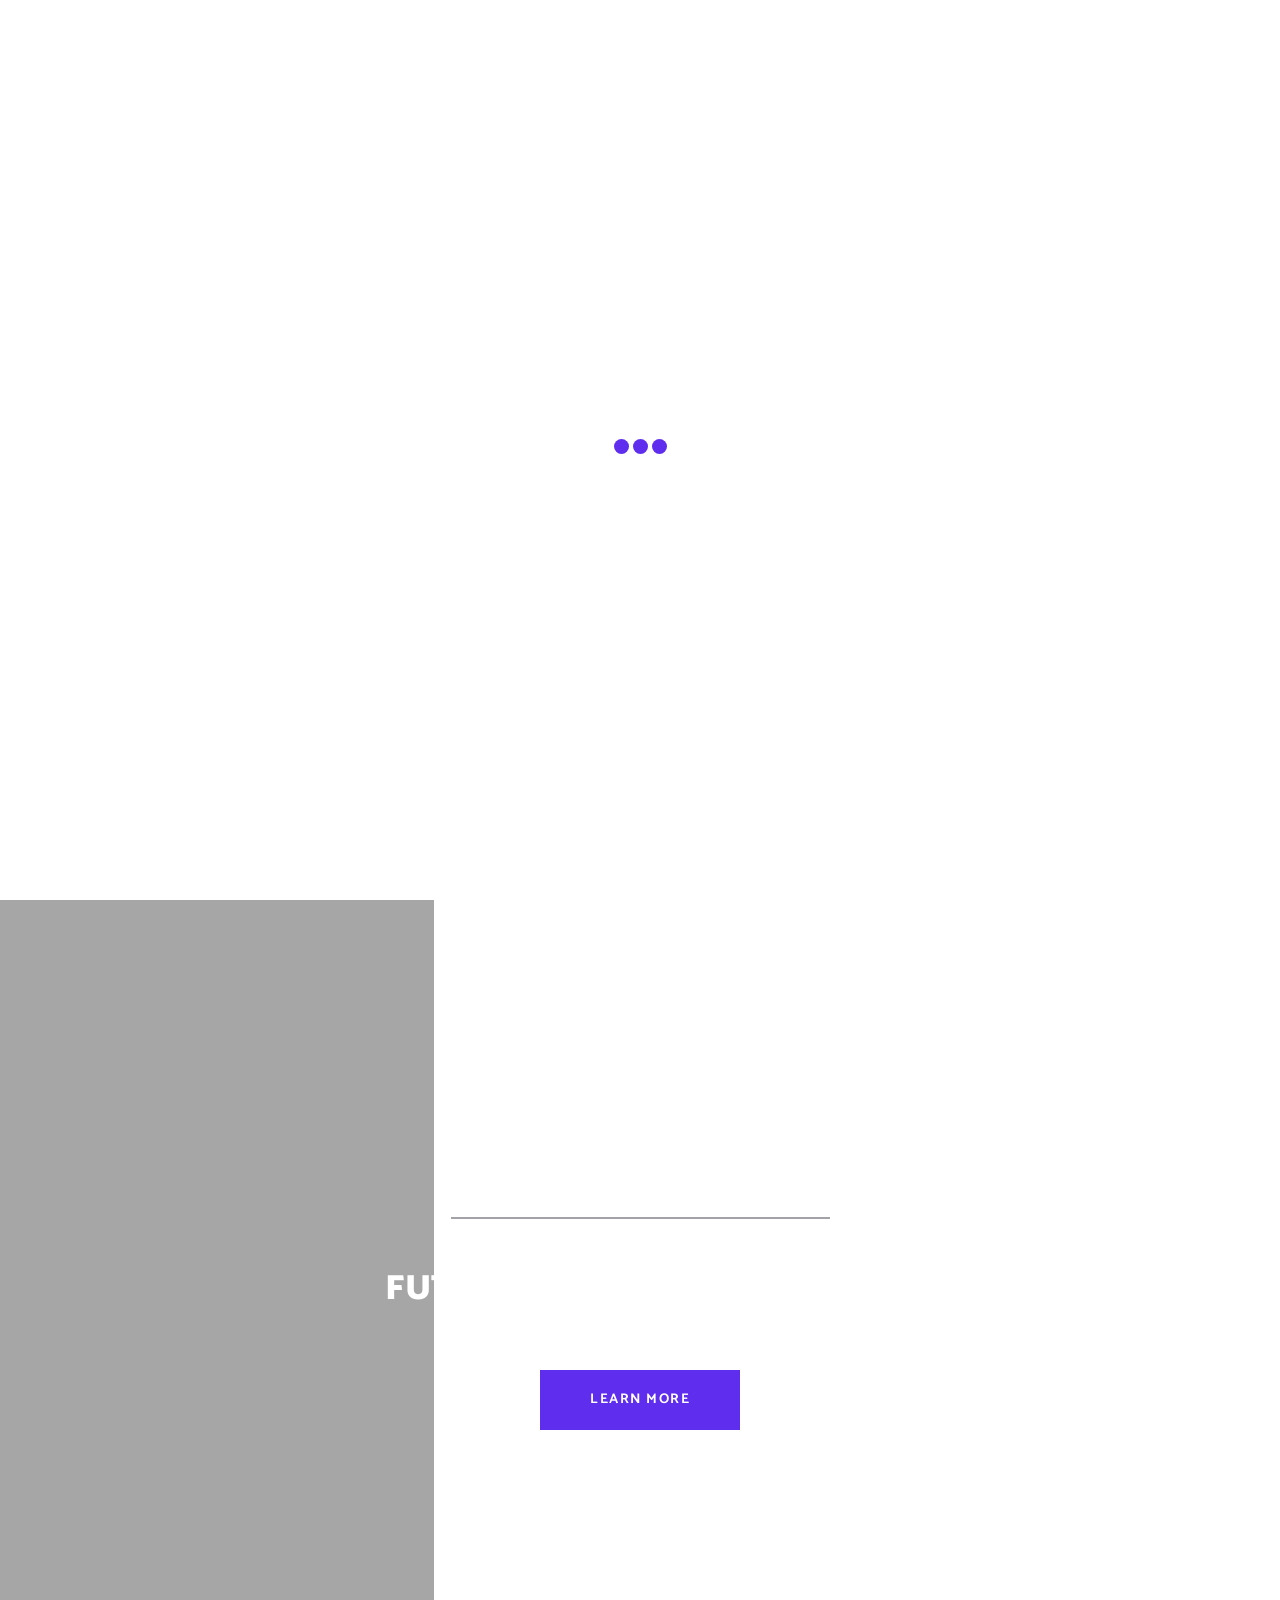
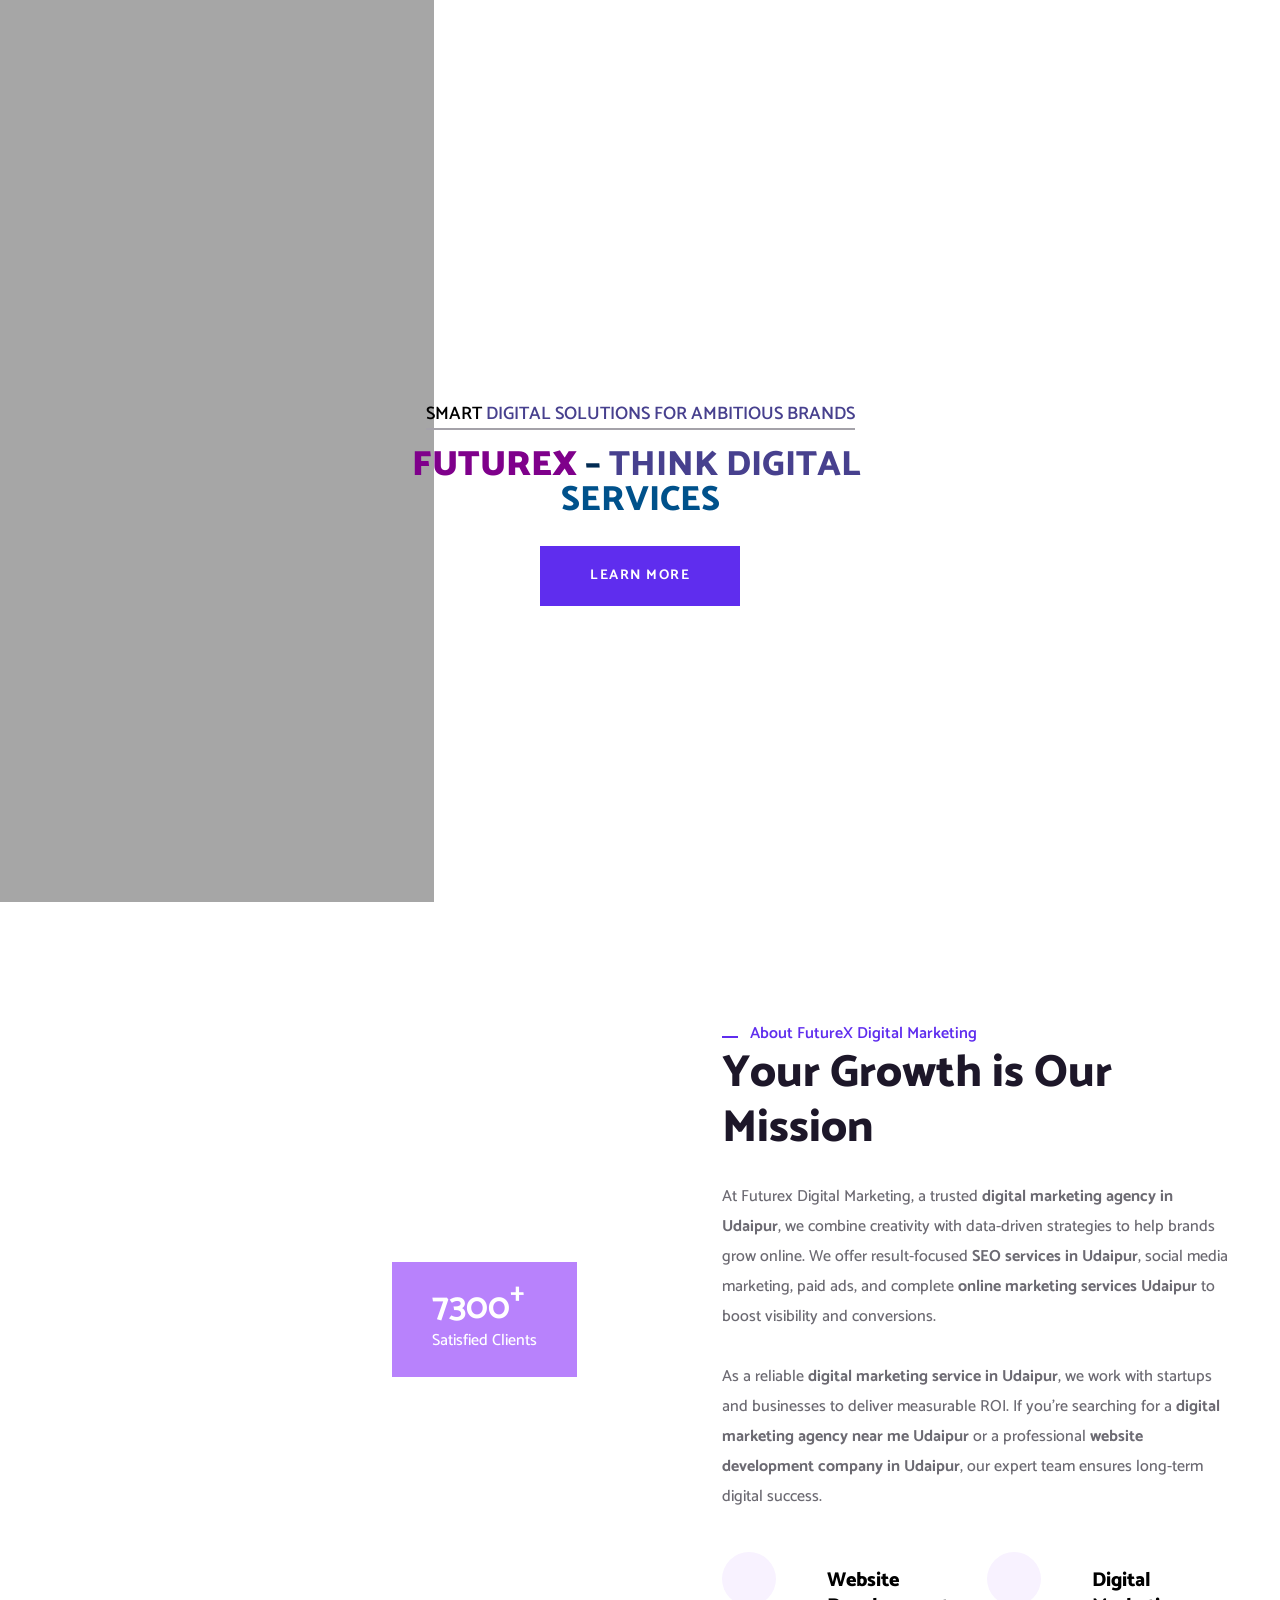
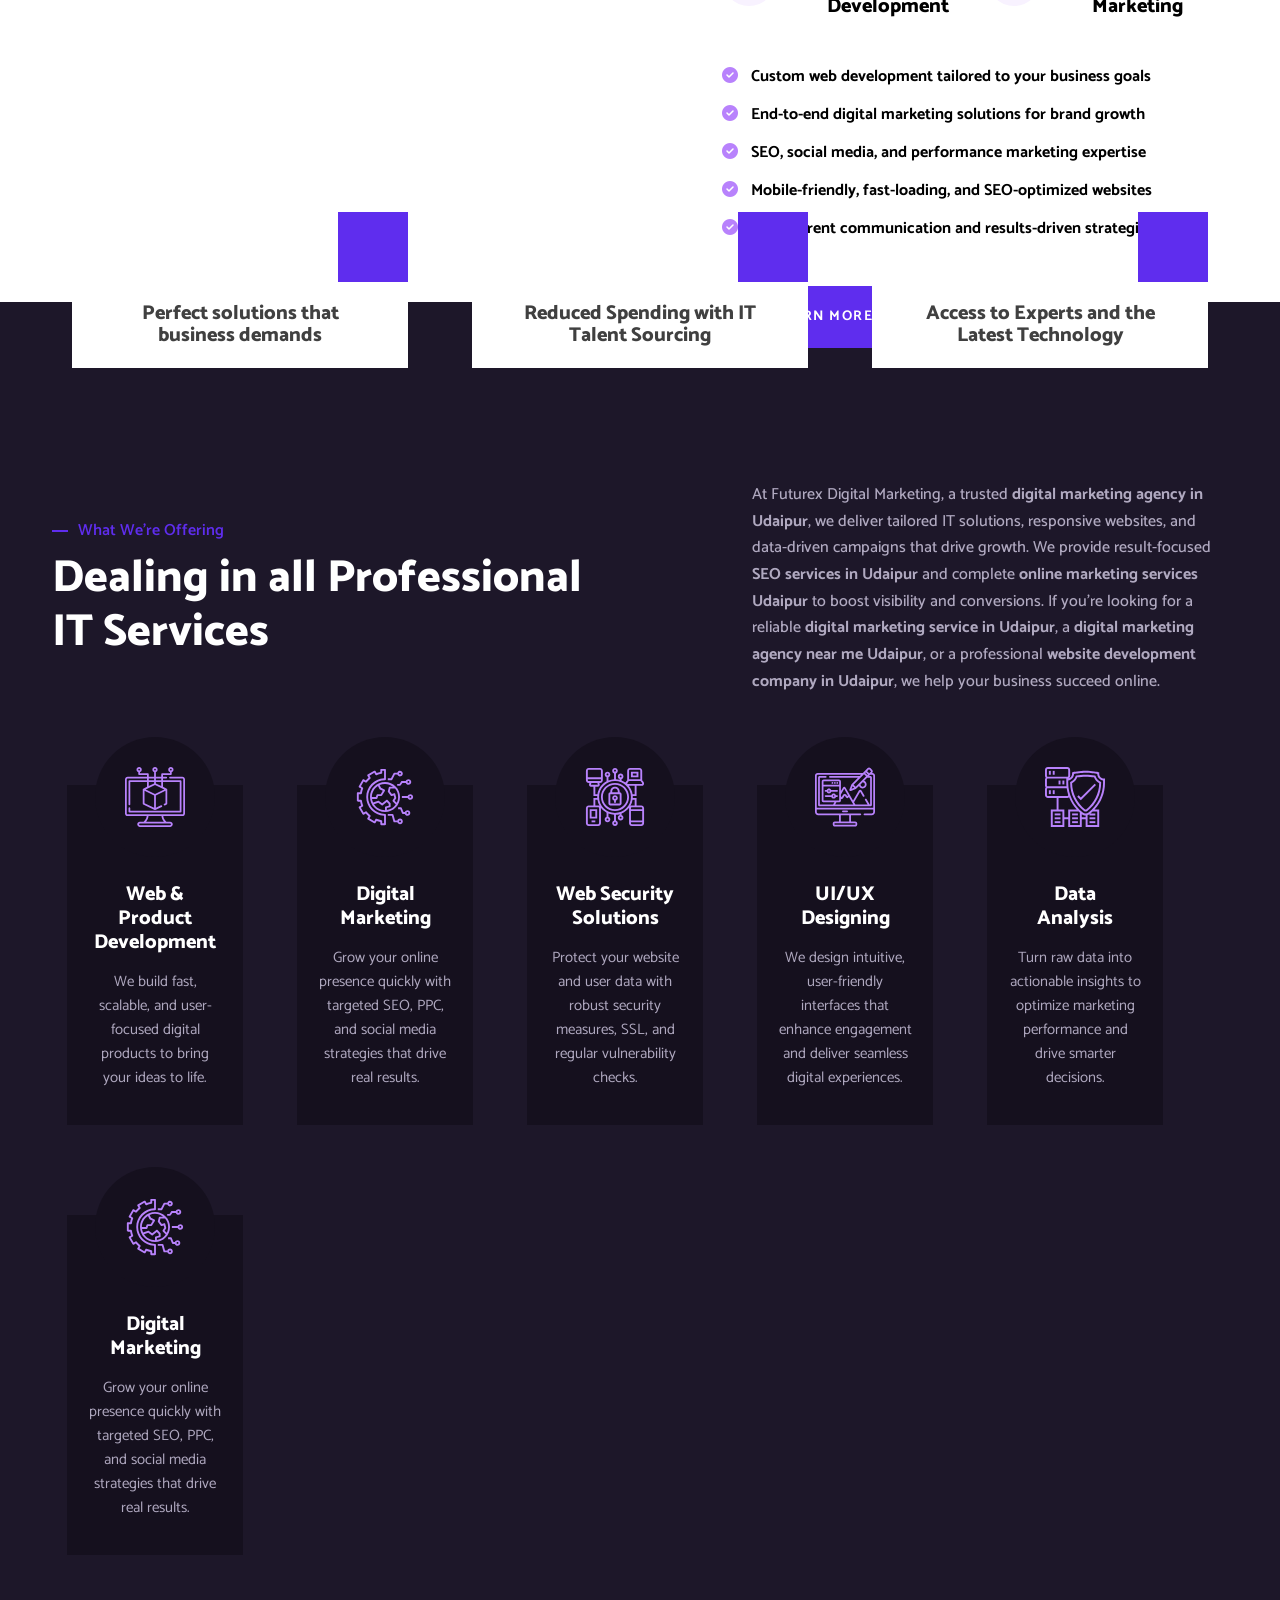
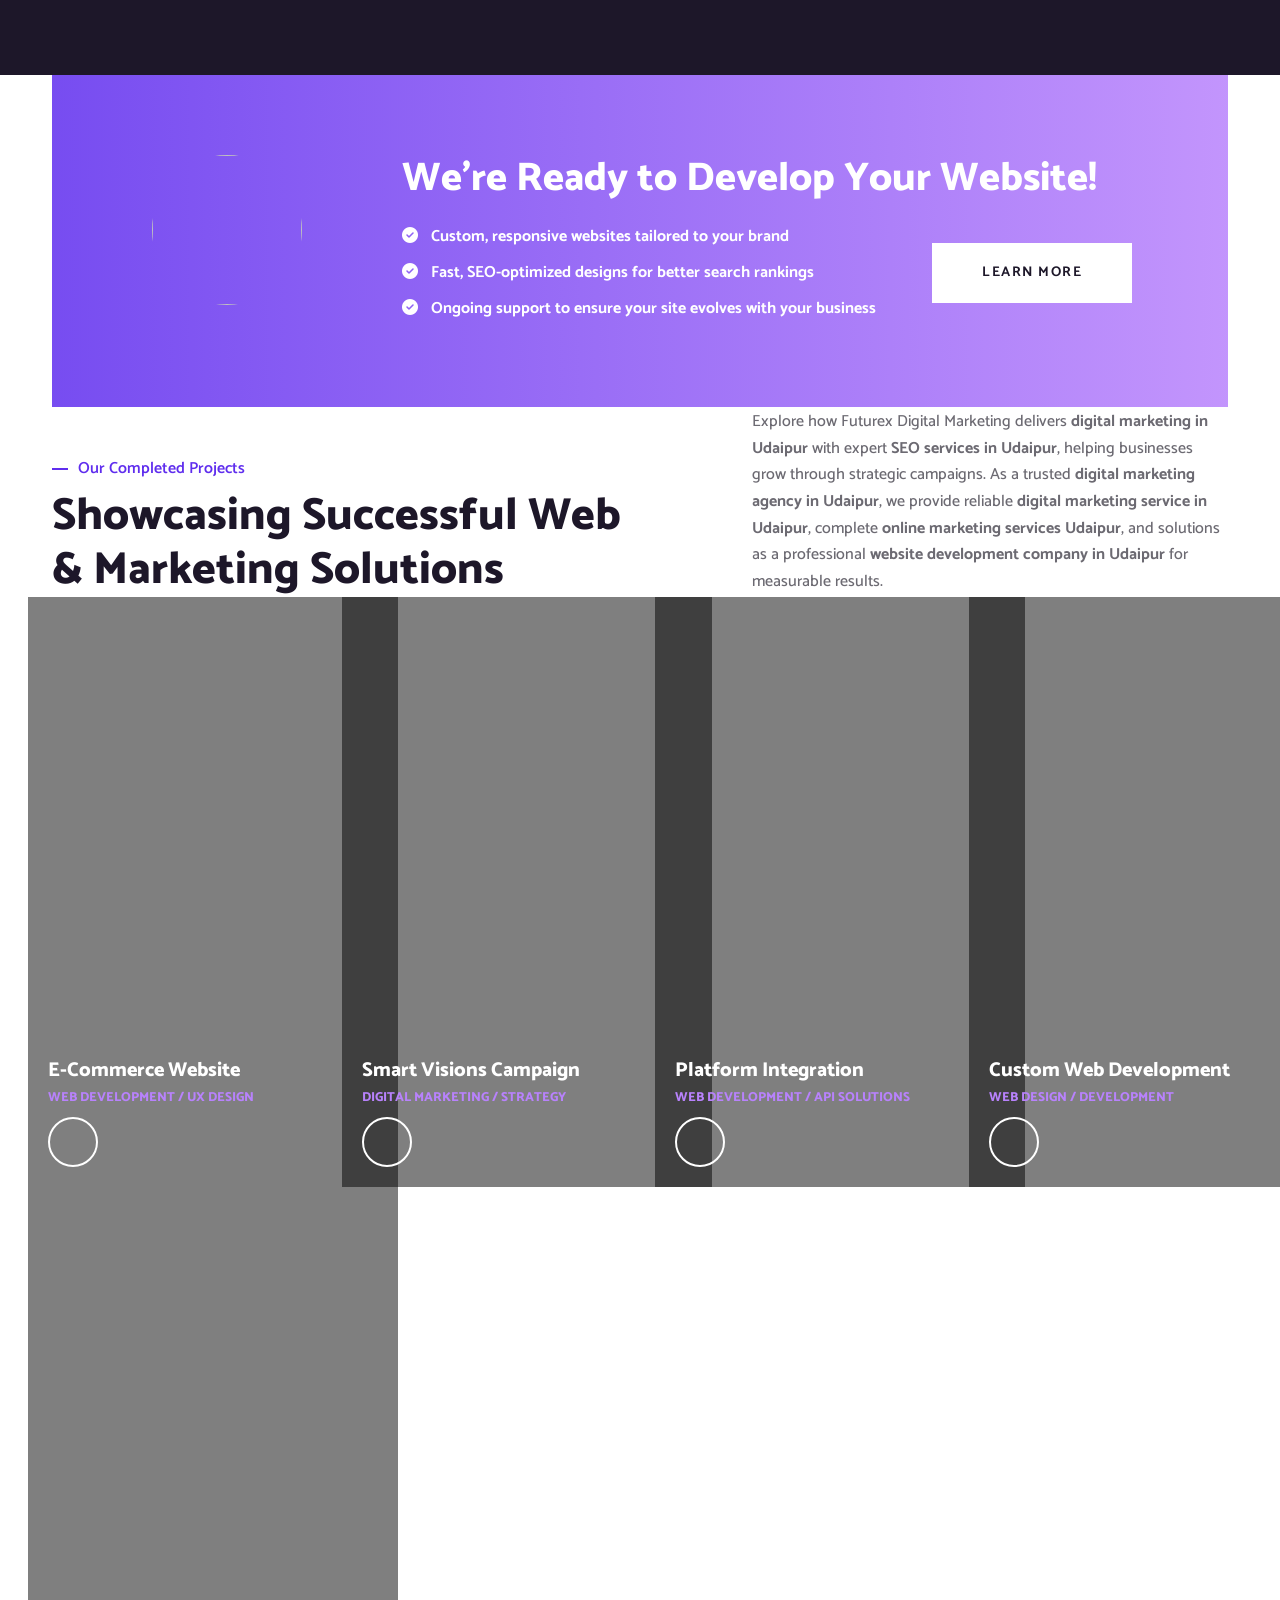
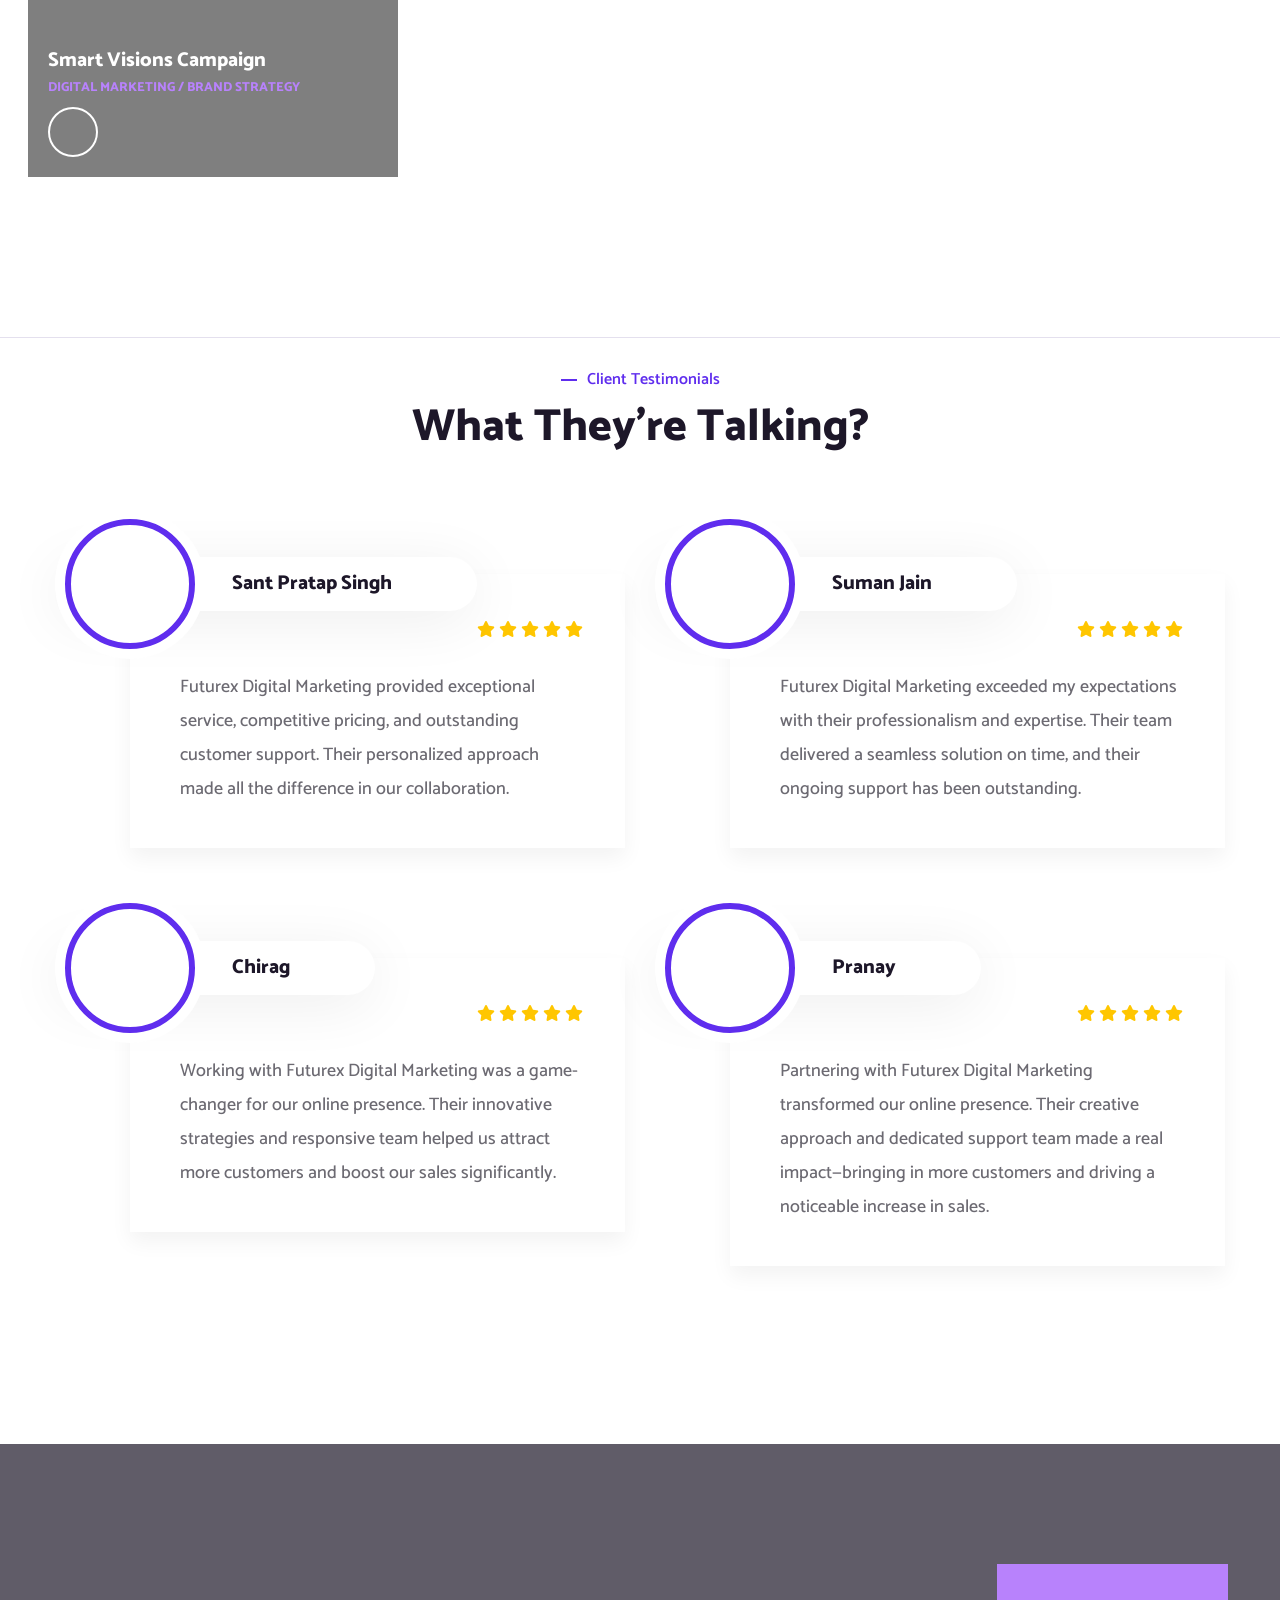
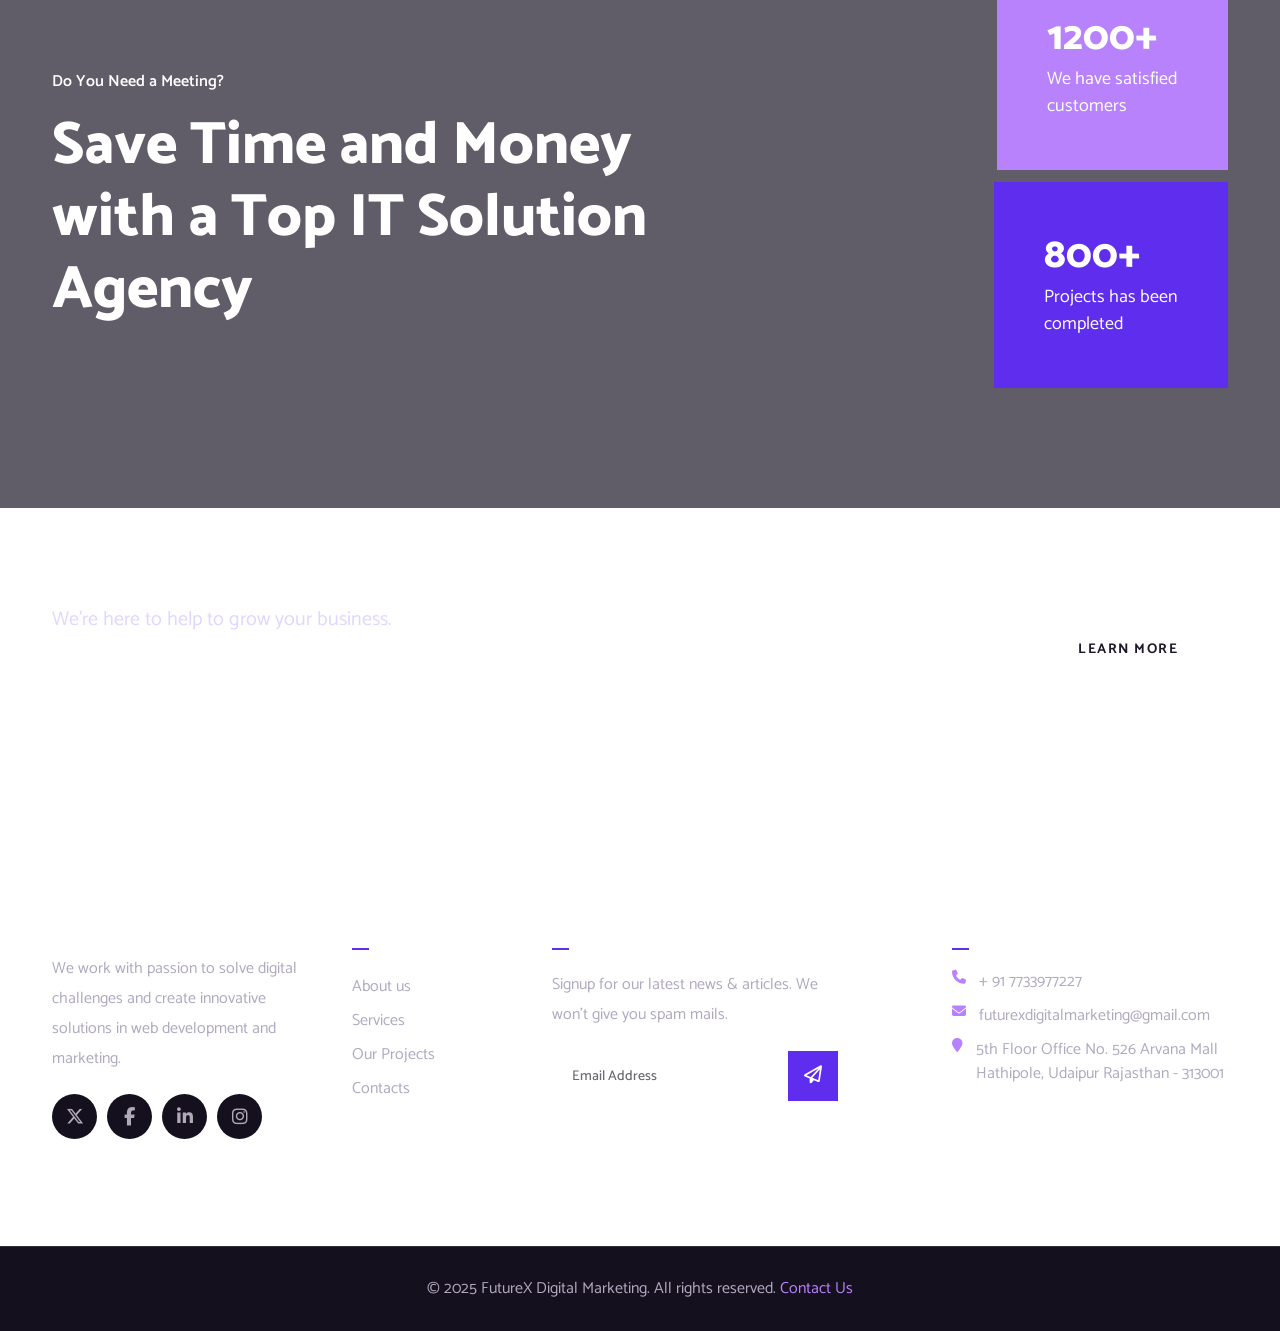
==== commit 29c05f6b: "Optimize: Compress images (saved 268MB), add lazy loading, remove duplicate FontAwesome" ====
--- a/index.html
+++ b/index.html
@@ -109,7 +109,6 @@
     
     <!--====== Style css ======-->
     <link rel="stylesheet" href="assets/css/style.css">
- <link rel="stylesheet" href="https://cdnjs.cloudflare.com/ajax/libs/font-awesome/6.5.0/css/all.min.css">
 
   <style>
   /* Mobile responsiveness for .single-project-item */
@@ -349,8 +348,8 @@
     <section class="infetech-header-area header-sticky">
         <div class="header-wrapper">
             <div class="templates-logo">
-                <!-- <a href="index.html"><img src="assets/images/logo-white.png" alt="logo"></a> -->
-                 <a href="index.html"><img src="assets/images/latestwhitelogo.png" alt="logo"></a>
+                <!-- <a href="index.html"><img loading="lazy" src="assets/images/logo-white.png" alt="logo"></a> -->
+                 <a href="index.html"><img loading="lazy" src="assets/images/latestwhitelogo.png" alt="logo"></a>
             </div>
             <div class="header-box">
                 <div class="header-topbar">
@@ -465,7 +464,7 @@
                         </div>
                         <div class="header-main-info-contact">
                             <div class="icon">
-                                <img src="assets/images/icon/phone.svg" alt="">
+                                <img loading="lazy" src="assets/images/icon/phone.svg" alt="">
                             </div>
                             <div class="content">
                                 <span>Call Anytime</span>
@@ -494,11 +493,11 @@
 </h4>
                 <h1 class="" data-animation="fadeInLeft" data-delay=".3s">
     <span style="color: #ffffff;">Digital Marketing Agency</span>
-    <br> <span style="color: #dddddd;">in Udaipur</span> <img src="assets/images/banner-icon.png" alt=""> <br> <span style="color: #bbbbbb;">FutureX Digital Marketing</span>
+    <br> <span style="color: #dddddd;">in Udaipur</span> <img loading="lazy" src="assets/images/banner-icon.png" alt=""> <br> <span style="color: #bbbbbb;">FutureX Digital Marketing</span>
 </h1>
 
                 <a class="main-btn" data-animation="fadeInUp" data-delay=".6s" href="#">Learn More</a>
-                <img class="banner-arrow" data-animation="fadeInRight" data-delay=".9s" src="assets/images/banner-arrow.png" alt="">
+                <img loading="lazy" class="banner-arrow" data-animation="fadeInRight" data-delay=".9s" src="assets/images/banner-arrow.png" alt="">
             </div>
         </div>
     </div>
@@ -515,10 +514,10 @@
                 <h1 class="" data-animation="fadeInLeft" data-delay=".3s">
                     <span style="color: #ffffff;">Scale marketing</span> <br>  
                     <span style="color: #ffffff;"><b>FutureX Delivers Results </b></span>
-                    <img src="assets/images/banner-icon.png" alt=""> <br> <span style="color:#ffffff;">Services</span>
+                    <img loading="lazy" src="assets/images/banner-icon.png" alt=""> <br> <span style="color:#ffffff;">Services</span>
                 </h1>
                 <a class="main-btn" data-animation="fadeInUp" data-delay=".6s" href="#">Learn More</a>
-                <img class="banner-arrow" data-animation="fadeInRight" data-delay=".9s" src="assets/images/banner-arrow.png" alt="">
+                <img loading="lazy" class="banner-arrow" data-animation="fadeInRight" data-delay=".9s" src="assets/images/banner-arrow.png" alt="">
             </div>
         </div>
     </div>
@@ -534,11 +533,11 @@
     </h4>
     <h1 class="" data-animation="fadeInLeft" data-delay=".3s">
         <span style="color: #7F008B;"><b>FutureX</b></span> – <span style="color: #47408e;">Think Digital</span>
-        <img src="assets/images/banner-icon.png" alt=""> <br> 
+        <img loading="lazy" src="assets/images/banner-icon.png" alt=""> <br> 
         <span style="color: #00518B;">Services</span>
     </h1>
     <a class="main-btn" data-animation="fadeInUp" data-delay=".6s" href="#">Learn More</a>
-    <img class="banner-arrow" data-animation="fadeInRight" data-delay=".9s" src="assets/images/banner-arrow.png" alt="">
+    <img loading="lazy" class="banner-arrow" data-animation="fadeInRight" data-delay=".9s" src="assets/images/banner-arrow.png" alt="">
 </div>
 
         </div>
@@ -556,13 +555,13 @@
             <div class="row">
                 <div class="col-lg-6">
                     <div class="infetech-about-thumb animated wow fadeInLeft" data-wow-duration="1000ms" data-wow-delay="0ms">
-                        <img src="assets/images/btn1.png" alt="">
-                        <img class="thumb" src="assets/images/btn2.png" alt="">
+                        <img loading="lazy" src="assets/images/btn1.png" alt="">
+                        <img loading="lazy" class="thumb" src="assets/images/btn2.png" alt="">
                         <div class="about-box">
                             <h4 class="title">7300 <sup>+</sup></h4>
                             <span>Satisfied Clients</span>
                         </div>
-                        <img class="about-logo" src="assets/images/golooo.png" alt="">
+                        <img loading="lazy" class="about-logo" src="assets/images/golooo.png" alt="">
                     </div>
                 </div>
                 <div class="col-lg-6">
@@ -580,7 +579,7 @@
                             <div class="col-md-6">
                                 <div class="about-card">
                                     <div class="icon">
-                                        <img src="assets/images/icon/icon-1.png" alt="">
+                                        <img loading="lazy" src="assets/images/icon/icon-1.png" alt="">
                                     </div>
                                     <div class="content">
                                         <h4 class="title">Website  Development</h4>
@@ -590,7 +589,7 @@
                             <div class="col-md-6">
                                 <div class="about-card">
                                     <div class="icon">
-                                        <img src="assets/images/icon/icon-2.png" alt="">
+                                        <img loading="lazy" src="assets/images/icon/icon-2.png" alt="">
                                     </div>
                                     <div class="content">
                                         <h4 class="title">Digital Marketing</h4>
@@ -624,11 +623,11 @@
                 <div class="col-lg-4 col-md-6">
                     <div class="single-infetech-serice-item animated wow fadeInUp" data-wow-duration="1000ms" data-wow-delay="100ms">
                         <div class="thumb">
-                            <img src="assets/images/perfect-solution.jpg" alt="">
+                            <img loading="lazy" src="assets/images/perfect-solution.jpg" alt="">
                         </div>
                         <div class="content">
                             <div class="icon">
-                                <img src="assets/images/icon/service-icon-1.png" alt="">
+                                <img loading="lazy" src="assets/images/icon/service-icon-1.png" alt="">
                             </div>
                             <h3 class="title"><a href="#">Perfect solutions that business demands</a></h3>
                         </div>
@@ -637,11 +636,11 @@
                 <div class="col-lg-4 col-md-6">
                     <div class="single-infetech-serice-item animated wow fadeInUp" data-wow-duration="1000ms" data-wow-delay="300ms">
                         <div class="thumb">
-                            <img src="assets/images/IT-Talent-Sourcing.jpg" alt="">
+                            <img loading="lazy" src="assets/images/IT-Talent-Sourcing.jpg" alt="">
                         </div>
                         <div class="content">
                             <div class="icon">
-                                <img src="assets/images/icon/service-icon-2.png" alt="">
+                                <img loading="lazy" src="assets/images/icon/service-icon-2.png" alt="">
                             </div>
                             <h3 class="title"><a href="#">Reduced Spending with IT Talent Sourcing</a></h3>
                         </div>
@@ -650,11 +649,11 @@
                 <div class="col-lg-4 col-md-6">
                     <div class="single-infetech-serice-item animated wow fadeInUp" data-wow-duration="1000ms" data-wow-delay="600ms">
                         <div class="thumb">
-                            <img src="assets/images/latest-technology.jpg" alt="">
+                            <img loading="lazy" src="assets/images/latest-technology.jpg" alt="">
                         </div>
                         <div class="content">
                             <div class="icon">
-                                <img src="assets/images/icon/service-icon-3.png" alt="">
+                                <img loading="lazy" src="assets/images/icon/service-icon-3.png" alt="">
                             </div>
                             <h3 class="title"><a href="#">Access to Experts and the Latest Technology</a></h3>
                         </div>
@@ -782,7 +781,7 @@
                         <div class="row">
                           <div class="col-lg-3">
     <div class="cta-thumb">
-        <img src="assets/images/service1-02.jpg" alt="" style="width: 150px; height: 150px; border-radius: 50%; object-fit: cover;">
+        <img loading="lazy" src="assets/images/service1-02.jpg" alt="" style="width: 150px; height: 150px; border-radius: 50%; object-fit: cover;">
     </div>
 </div>
 
@@ -839,7 +838,7 @@
             <div class="row infetech-project-slide">
 <!--                <div class="col-lg-3">-->
 <!--    <div class="single-project-item">-->
-<!--        <img src="assets/images/project-1.jpg" alt="Website Development Project">-->
+<!--        <img loading="lazy" src="assets/images/project-1.jpg" alt="Website Development Project">-->
 <!--        <div class="single-project-overlay">-->
 <!--            <h4 class="title">E-Commerce Website</h4>-->
 <!--            <span>WEB DEVELOPMENT / UX DESIGN</span>-->
@@ -931,12 +930,12 @@
     <div class="single-testimonial-box">
         <div class="single-testimonial-user">
             <div class="thumb">
-                <img src="assets/images/man.png" alt="">
+                <img loading="lazy" src="assets/images/man.png" alt="">
             </div>
             <div class="user-content">
                 <h5 class="title">Sant Pratap Singh</h5>
                 <!--<span>Senior Developer</span>-->
-                <img src="assets/images/testimonial-shape.png" alt="">
+                <img loading="lazy" src="assets/images/testimonial-shape.png" alt="">
             </div>
         </div>
         <div class="single-testimonial-item">
@@ -956,12 +955,12 @@
                     <div class="single-testimonial-box">
                         <div class="single-testimonial-user">
                             <div class="thumb">
-                                <img src="assets/images/wman.png" alt="">
+                                <img loading="lazy" src="assets/images/wman.png" alt="">
                             </div>
                             <div class="user-content">
                                 <h5 class="title">Suman Jain</h5>
                                 <!--<span>Tele Marketing Manager</span>-->
-                                <img src="assets/images/testimonial-shape.png" alt="">
+                                <img loading="lazy" src="assets/images/testimonial-shape.png" alt="">
                             </div>
                         </div>
                         <div class="single-testimonial-item">
@@ -980,12 +979,12 @@
     <div class="single-testimonial-box">
         <div class="single-testimonial-user">
             <div class="thumb">
-                <img src="assets/images/man.png" alt="">
+                <img loading="lazy" src="assets/images/man.png" alt="">
             </div>
             <div class="user-content">
                 <h5 class="title">Chirag </h5>
                 <!--<span>Graphics Designer Team Manager</span>-->
-                <img src="assets/images/testimonial-shape.png" alt="">
+                <img loading="lazy" src="assets/images/testimonial-shape.png" alt="">
             </div>
         </div>
         <div class="single-testimonial-item">
@@ -1004,12 +1003,12 @@
     <div class="single-testimonial-box">
         <div class="single-testimonial-user">
             <div class="thumb">
-                <img src="assets/images/man.png" alt="">
+                <img loading="lazy" src="assets/images/man.png" alt="">
             </div>
             <div class="user-content">
                 <h5 class="title">Pranay</h5>
                 <!--<span>SMO & SCO Manager</span>-->
-                <img src="assets/images/testimonial-shape.png" alt="">
+                <img loading="lazy" src="assets/images/testimonial-shape.png" alt="">
             </div>
         </div>
         <div class="single-testimonial-item">
@@ -1053,7 +1052,7 @@
                     <div class="single-tema-item animated wow fadeInUp" data-wow-duration="1500ms" data-wow-delay="0ms">
                         <div class="top-line"></div>
                         <div class="thumb">
-                            <img src="assets/images/team-1.jpg" alt="">
+                            <img loading="lazy" src="assets/images/team-1.jpg" alt="">
                         </div>
                         <div class="content">
                             <h4 class="title">Christine Eve</h4>
@@ -1074,7 +1073,7 @@
                     <div class="single-tema-item animated wow fadeInUp" data-wow-duration="1500ms" data-wow-delay="300ms">
                         <div class="top-line"></div>
                         <div class="thumb">
-                            <img src="assets/images/team-2.jpg" alt="">
+                            <img loading="lazy" src="assets/images/team-2.jpg" alt="">
                         </div>
                         <div class="content">
                             <h4 class="title">Mike Hardson</h4>
@@ -1095,7 +1094,7 @@
                     <div class="single-tema-item animated wow fadeInUp" data-wow-duration="1500ms" data-wow-delay="600ms">
                         <div class="top-line"></div>
                         <div class="thumb">
-                            <img src="assets/images/team-3.jpg" alt="">
+                            <img loading="lazy" src="assets/images/team-3.jpg" alt="">
                         </div>
                         <div class="content">
                             <h4 class="title">Jessica Brown</h4>
@@ -1155,7 +1154,7 @@
             </div>
         </div>
         <div class="video-shape">
-            <img src="assets/images/video-shape.png" alt="">
+            <img loading="lazy" src="assets/images/video-shape.png" alt="">
         </div>
     </section>
 
@@ -1177,7 +1176,7 @@
                 <div class="col-lg-4 col-md-6">
                     <div class="single-blog-item animated wow fadeInUp" data-wow-duration="1500ms" data-wow-delay="0ms">
                         <div class="thumb">
-                            <a href="#"><img src="assets/images/blog-1.jpg" alt=""></a>
+                            <a href="#"><img loading="lazy" src="assets/images/blog-1.jpg" alt=""></a>
                             <span>18 mar</span>
                         </div>
                         <div class="content">
@@ -1195,7 +1194,7 @@
                 <div class="col-lg-4 col-md-6">
                     <div class="single-blog-item animated wow fadeInUp" data-wow-duration="1500ms" data-wow-delay="300ms">
                         <div class="thumb">
-                            <a href="#"><img src="assets/images/blog-2.jpg" alt=""></a>
+                            <a href="#"><img loading="lazy" src="assets/images/blog-2.jpg" alt=""></a>
                             <span>18 mar</span>
                         </div>
                         <div class="content">
@@ -1213,7 +1212,7 @@
                 <div class="col-lg-4 col-md-6">
                     <div class="single-blog-item animated wow fadeInUp" data-wow-duration="1500ms" data-wow-delay="600ms">
                         <div class="thumb">
-                            <a href="#"><img src="assets/images/blog-3.jpg" alt=""></a>
+                            <a href="#"><img loading="lazy" src="assets/images/blog-3.jpg" alt=""></a>
                             <span>18 mar</span>
                         </div>
                         <div class="content">
@@ -1263,7 +1262,7 @@
             <div class="row">
                 <div class="col-lg-3 col-md-6">
                     <div class="footer-about">
-                        <a href="services.html"><img src="assets/images/latestwhitelogo.png" alt=""></a>
+                        <a href="services.html"><img loading="lazy" src="assets/images/latestwhitelogo.png" alt=""></a>
                        <p>We work with passion to solve digital challenges and create innovative solutions in web development and marketing.</p>
 
                         <ul>
@@ -1394,7 +1393,7 @@
     
    <!-- WhatsApp Button -->
 <a href="https://wa.me/917733977227" target="_blank" style="position:fixed;left:20px;bottom:20px;z-index:999;">
-  <img src="https://upload.wikimedia.org/wikipedia/commons/6/6b/WhatsApp.svg" style="width:55px;height:55px;">
+  <img loading="lazy" src="https://upload.wikimedia.org/wikipedia/commons/6/6b/WhatsApp.svg" style="width:55px;height:55px;">
 </a>
 
 
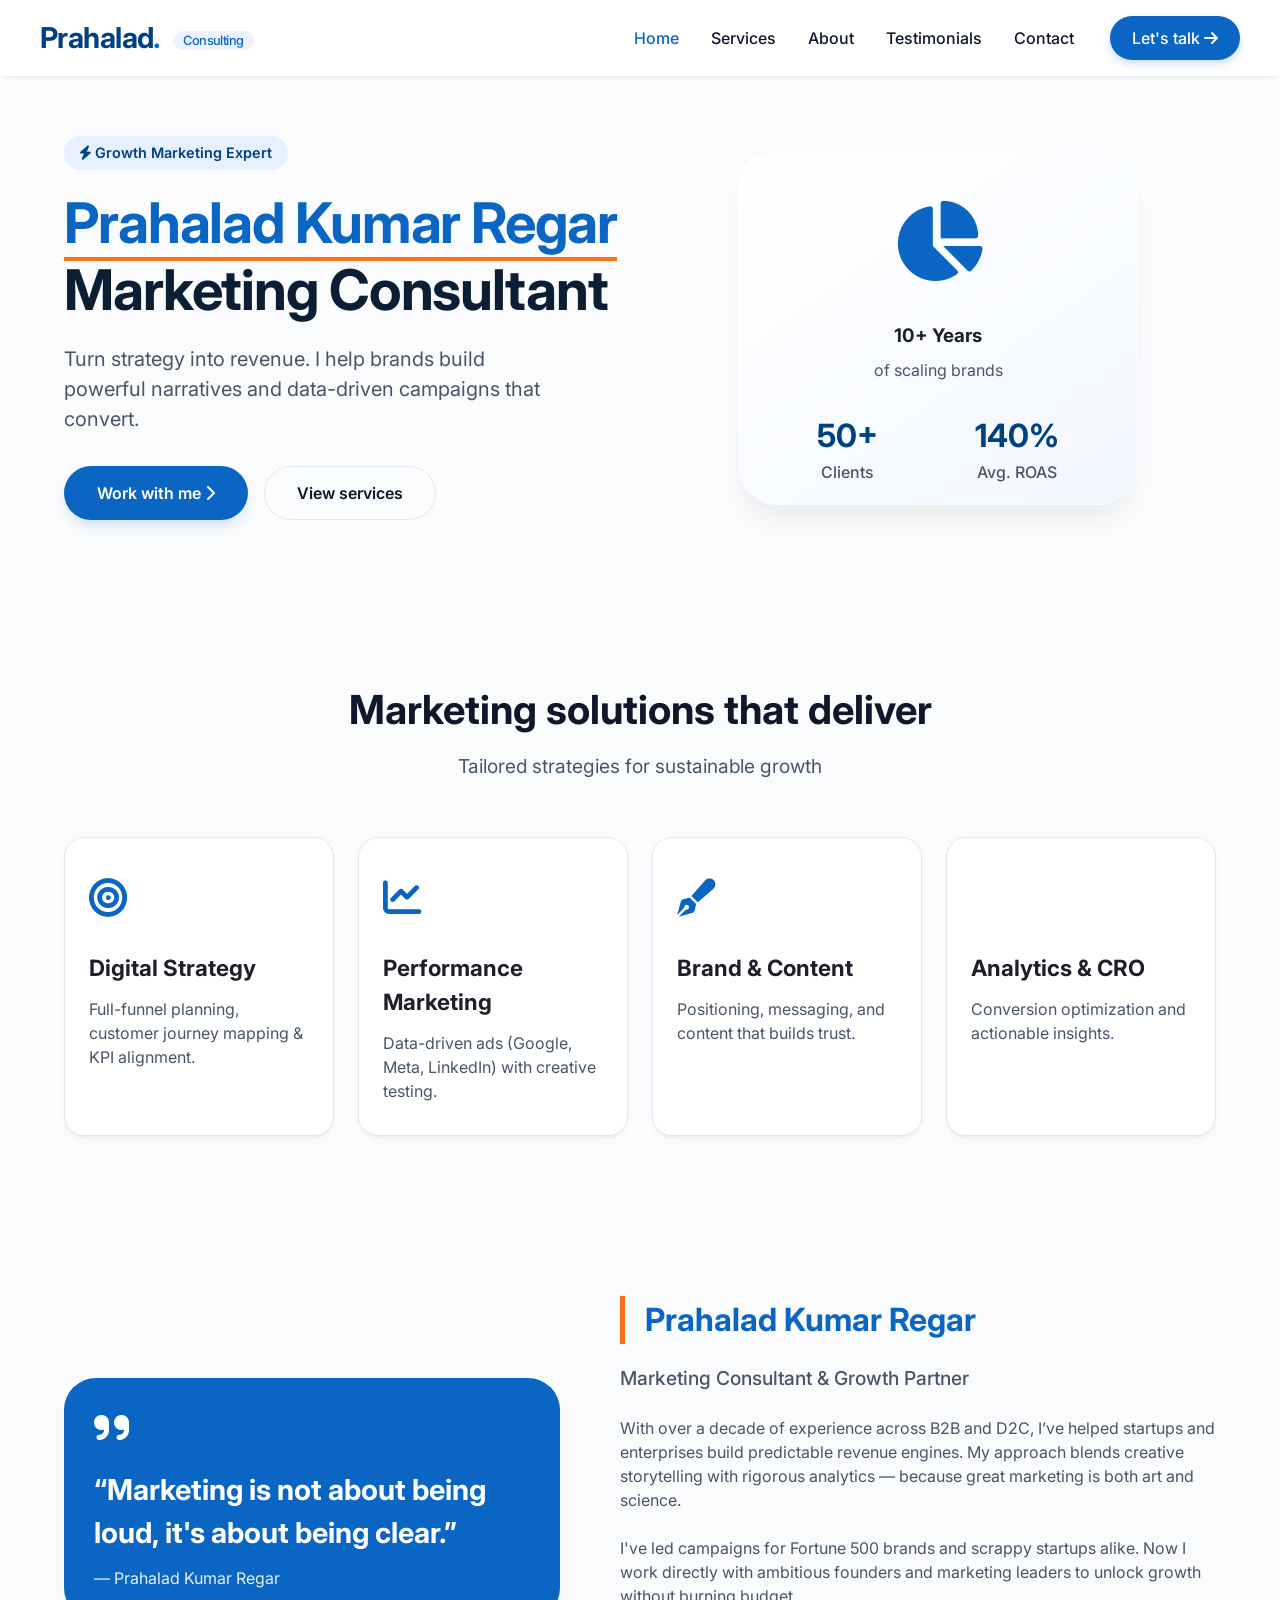
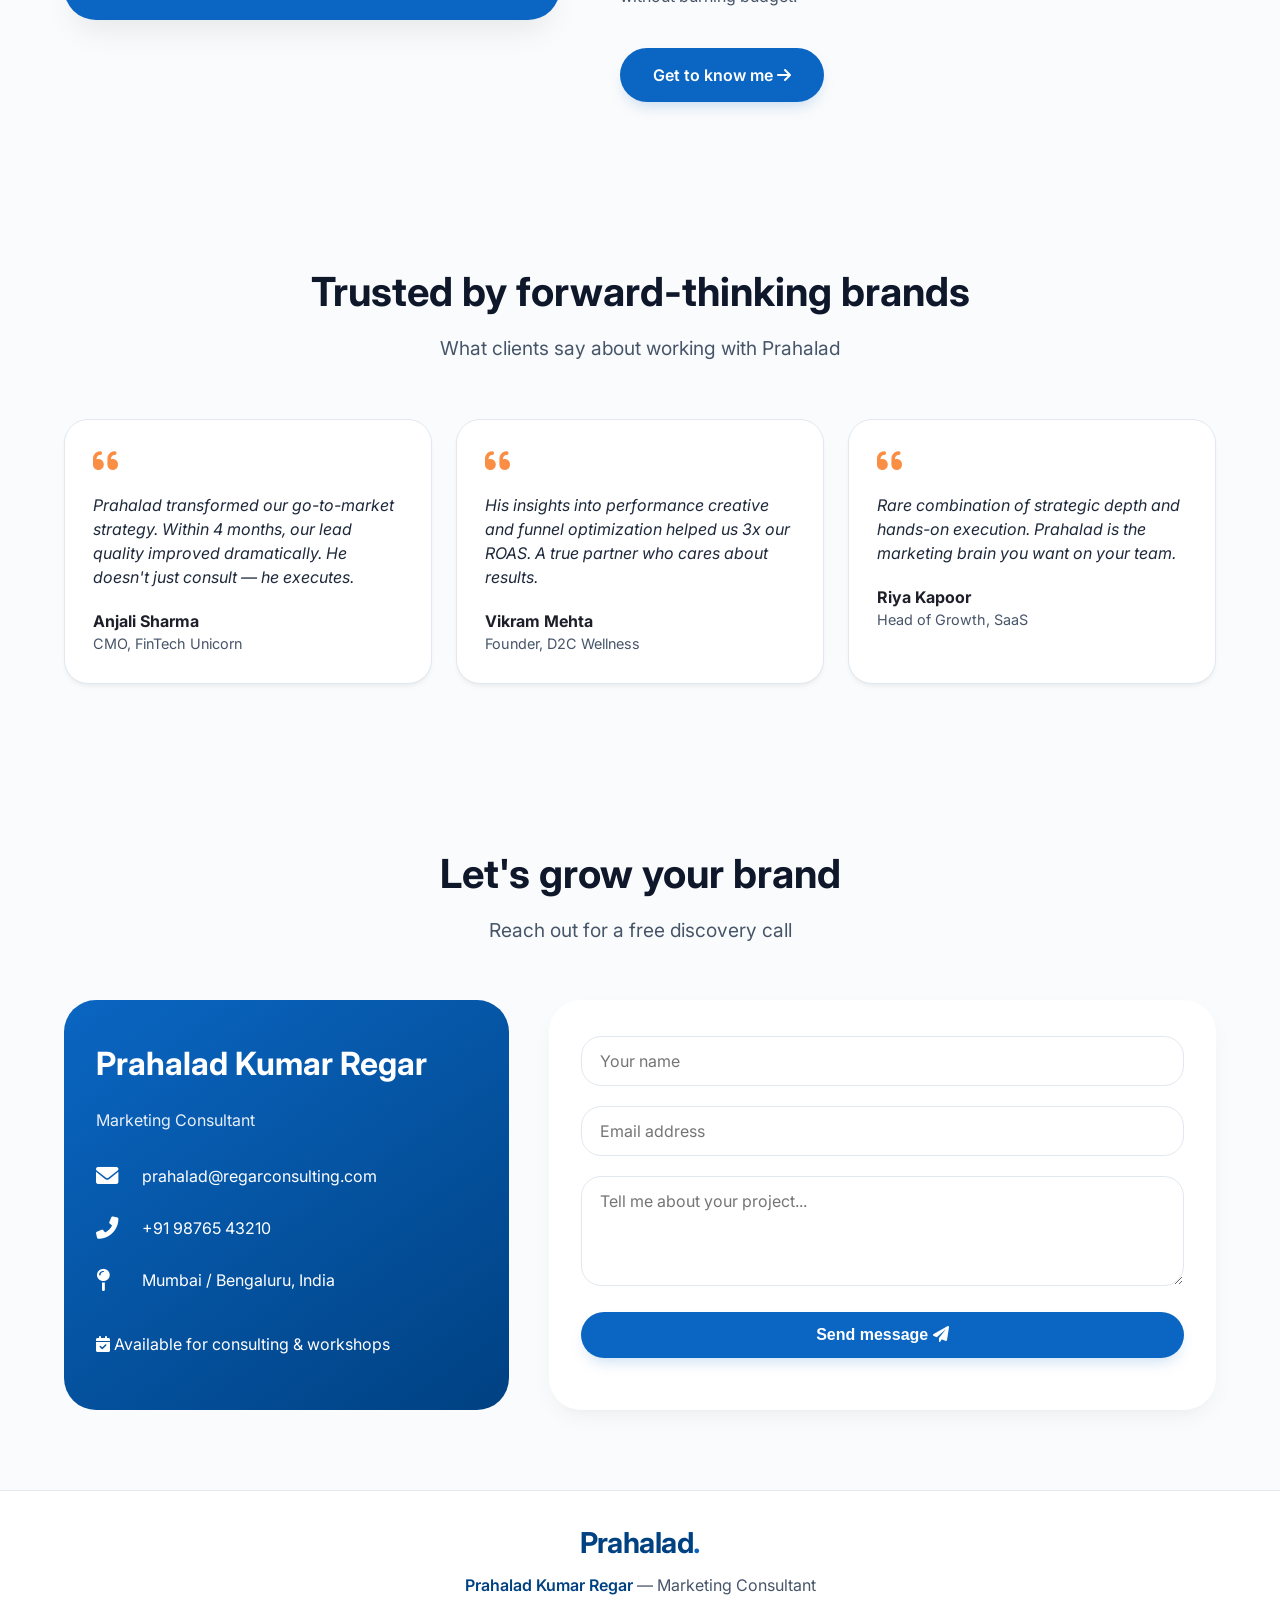
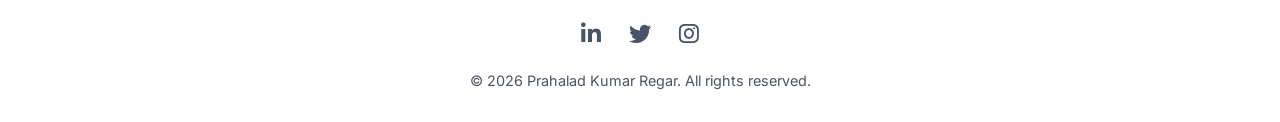
==== commit ccaf68bc: "Update print statement from 'Hello' to 'Goodbye'" ====
--- a/index.html
+++ b/index.html
@@ -1,1405 +1,807 @@
-<!doctype html>
+<!DOCTYPE html>
 <html lang="en">
-
 <head>
-    <!-- Clarity tracking code for https://www.futurexdigitalmarketing.com/ -->
-<script>
-    (function(c,l,a,r,i,t,y){
-        c[a]=c[a]||function(){(c[a].q=c[a].q||[]).push(arguments)};
-        t=l.createElement(r);t.async=1;t.src="https://www.clarity.ms/tag/"+i+"?ref=bwt";
-        y=l.getElementsByTagName(r)[0];y.parentNode.insertBefore(t,y);
-    })(window, document, "clarity", "script", "vvih3zrcma");
-</script>
-    <!-- Google tag (gtag.js) -->
-<script async src="https://www.googletagmanager.com/gtag/js?id=G-1EZTYLQKZF"></script>
-<script>
-  window.dataLayer = window.dataLayer || [];
-  function gtag(){dataLayer.push(arguments);}
-  gtag('js', new Date());
-
-  gtag('config', 'G-1EZTYLQKZF');
-</script>
-   
-    <!--====== Required meta tags ======-->
-    <meta charset="utf-8">
-    <meta http-equiv="x-ua-compatible" content="ie=edge">
-    <meta name="description" content="Leading digital marketing agency in Udaipur offering SEO services, website development, social media marketing & online growth solutions. Get measurable ROI. Contact us today!">
-    <meta name="viewport" content="width=device-width, initial-scale=1, shrink-to-fit=no">
-    <meta name="robots" content="index, follow, max-image-preview:large">
-    <link rel="canonical" href="https://www.futurexdigitalmarketing.com/" />
-    <link rel="stylesheet" href="https://cdnjs.cloudflare.com/ajax/libs/font-awesome/6.4.0/css/all.min.css">
-    
-    <!-- Open Graph Tags -->
-    <meta property="og:type" content="website" />
-    <meta property="og:title" content="Digital Marketing Agency in Udaipur | FutureX - SEO & Web Development" />
-    <meta property="og:description" content="Leading digital marketing agency in Udaipur offering SEO services, website development, social media marketing & online growth solutions. Get measurable ROI." />
-    <meta property="og:image" content="https://www.futurexdigitalmarketing.com/assets/images/social-share.jpg" />
-    <meta property="og:url" content="https://www.futurexdigitalmarketing.com/" />
-    <meta property="og:site_name" content="FutureX Digital Marketing" />
-    
-    <!-- Twitter Card Tags -->
-    <meta name="twitter:card" content="summary_large_image" />
-    <meta name="twitter:title" content="Digital Marketing Agency in Udaipur | FutureX" />
-    <meta name="twitter:description" content="Leading digital marketing agency in Udaipur. Get measurable ROI." />
-    <meta name="twitter:image" content="https://www.futurexdigitalmarketing.com/assets/images/social-share.jpg" />
-    
-    <!-- LocalBusiness Schema -->
-    <script type="application/ld+json">
-    {
-      "@context": "https://schema.org",
-      "@type": "LocalBusiness",
-      "name": "FutureX Digital Marketing",
-      "description": "Leading digital marketing agency in Udaipur offering SEO, web development, and social media marketing services.",
-      "url": "https://www.futurexdigitalmarketing.com",
-      "telephone": "+917733977227",
-      "email": "futurexdigitalmarketing@gmail.com",
-      "address": {
-        "@type": "PostalAddress",
-        "streetAddress": "5th Floor Office No. 526, Arvana Mall Hathipole",
-        "addressLocality": "Udaipur",
-        "addressRegion": "Rajasthan",
-        "postalCode": "313001",
-        "addressCountry": "IN"
-      },
-      "geo": {
-        "@type": "GeoCoordinates",
-        "latitude": "24.5854",
-        "longitude": "73.7125"
-      },
-      "openingHoursSpecification": [
-        {
-          "@type": "OpeningHoursSpecification",
-          "dayOfWeek": ["Monday","Tuesday","Wednesday","Thursday","Friday","Saturday"],
-          "opens": "10:00",
-          "closes": "18:00"
+  <meta charset="UTF-8">
+  <meta name="viewport" content="width=device-width, initial-scale=1.0, maximum-scale=1.0, user-scalable=yes">
+  <title>Prahalad Kumar Regar · Marketing Consultant</title>
+  <!-- Fonts & Icons -->
+  <link rel="preconnect" href="https://fonts.googleapis.com">
+  <link rel="preconnect" href="https://fonts.gstatic.com" crossorigin>
+  <link href="https://fonts.googleapis.com/css2?family=Inter:opsz,wght@14..32,400;14..32,500;14..32,600;14..32,700&display=swap" rel="stylesheet">
+  <link rel="stylesheet" href="https://cdnjs.cloudflare.com/ajax/libs/font-awesome/6.0.0-beta3/css/all.min.css">
+  <style>
+    * {
+      margin: 0;
+      padding: 0;
+      box-sizing: border-box;
+    }
+
+    body {
+      font-family: 'Inter', sans-serif;
+      background-color: #fafbfc;
+      color: #1e1f2a;
+      line-height: 1.5;
+      scroll-behavior: smooth;
+    }
+
+    :root {
+      --primary: #0a66c2;      /* Professional blue */
+      --primary-dark: #004182;
+      --accent: #f97316;       /* warm accent */
+      --gray-light: #f1f5f9;
+      --gray-border: #e2e8f0;
+      --text-dark: #0f172a;
+      --text-muted: #475569;
+      --white: #ffffff;
+      --shadow-sm: 0 4px 6px -2px rgba(0, 0, 0, 0.05), 0 2px 4px -1px rgba(0, 0, 0, 0.03);
+      --shadow-md: 0 10px 25px -5px rgba(0, 0, 0, 0.05), 0 8px 10px -6px rgba(0, 0, 0, 0.02);
+      --shadow-lg: 0 20px 30px -10px rgba(0, 0, 0, 0.08);
+      --border-radius-card: 20px;
+      --border-radius-btn: 40px;
+    }
+
+    .container {
+      max-width: 1200px;
+      margin: 0 auto;
+      padding: 0 24px;
+    }
+
+    /* Header & Navigation */
+    header {
+      background-color: var(--white);
+      box-shadow: var(--shadow-sm);
+      position: sticky;
+      top: 0;
+      z-index: 50;
+      backdrop-filter: blur(6px);
+      background-color: rgba(255, 255, 255, 0.9);
+    }
+
+    .navbar {
+      display: flex;
+      align-items: center;
+      justify-content: space-between;
+      padding: 16px 0;
+    }
+
+    .logo a {
+      font-size: 1.8rem;
+      font-weight: 700;
+      letter-spacing: -0.02em;
+      text-decoration: none;
+      color: var(--primary-dark);
+    }
+    .logo span {
+      color: var(--primary);
+    }
+    .logo .badge {
+      font-size: 0.8rem;
+      font-weight: 500;
+      background: #eef2ff;
+      color: var(--primary);
+      padding: 2px 10px;
+      border-radius: 30px;
+      margin-left: 8px;
+      vertical-align: middle;
+    }
+
+    .nav-menu {
+      display: flex;
+      gap: 36px;
+      align-items: center;
+    }
+    .nav-menu ul {
+      display: flex;
+      gap: 32px;
+      list-style: none;
+    }
+    .nav-menu a {
+      text-decoration: none;
+      font-weight: 500;
+      color: var(--text-dark);
+      transition: color 0.2s;
+      font-size: 1rem;
+    }
+    .nav-menu a:hover,
+    .nav-menu a.active {
+      color: var(--primary);
+    }
+
+    .nav-cta {
+      background: var(--primary);
+      color: white !important;
+      padding: 10px 22px !important;
+      border-radius: 40px;
+      font-weight: 600;
+      box-shadow: 0 4px 8px rgba(10, 102, 194, 0.2);
+      transition: background 0.2s;
+    }
+    .nav-cta:hover {
+      background: var(--primary-dark);
+    }
+
+    .hamburger {
+      display: none;
+      font-size: 1.8rem;
+      background: none;
+      border: none;
+      color: var(--text-dark);
+      cursor: pointer;
+    }
+
+    /* Hero */
+    .hero {
+      padding: 60px 0 80px;
+    }
+    .hero-grid {
+      display: grid;
+      grid-template-columns: 1fr 1fr;
+      align-items: center;
+      gap: 40px;
+    }
+    .hero-badge {
+      background: #e6f0ff;
+      color: var(--primary-dark);
+      font-weight: 600;
+      font-size: 0.9rem;
+      padding: 6px 16px;
+      border-radius: 40px;
+      display: inline-block;
+      margin-bottom: 20px;
+    }
+    .hero h1 {
+      font-size: 3.5rem;
+      font-weight: 700;
+      line-height: 1.2;
+      letter-spacing: -0.02em;
+      color: #0b1e33;
+      margin-bottom: 20px;
+    }
+    .hero h1 i {
+      color: var(--primary);
+      font-style: normal;
+      border-bottom: 4px solid var(--accent);
+    }
+    .hero-sub {
+      font-size: 1.25rem;
+      color: var(--text-muted);
+      margin-bottom: 32px;
+      max-width: 90%;
+    }
+    .hero-buttons {
+      display: flex;
+      gap: 16px;
+      flex-wrap: wrap;
+    }
+    .btn {
+      display: inline-block;
+      padding: 14px 32px;
+      border-radius: var(--border-radius-btn);
+      font-weight: 600;
+      text-decoration: none;
+      transition: all 0.2s;
+      border: 1px solid transparent;
+      cursor: pointer;
+      font-size: 1rem;
+    }
+    .btn-primary {
+      background: var(--primary);
+      color: white;
+      box-shadow: 0 8px 16px -6px rgba(10, 102, 194, 0.25);
+    }
+    .btn-primary:hover {
+      background: var(--primary-dark);
+      transform: translateY(-2px);
+    }
+    .btn-outline {
+      background: transparent;
+      border: 1.5px solid var(--gray-border);
+      color: var(--text-dark);
+    }
+    .btn-outline:hover {
+      border-color: var(--primary);
+      background: #f8fafc;
+    }
+    .hero-visual {
+      display: flex;
+      justify-content: center;
+      align-items: center;
+    }
+    .visual-card {
+      background: linear-gradient(145deg, #ffffff 0%, #f2f7ff 100%);
+      padding: 30px 30px 20px;
+      border-radius: 40px;
+      box-shadow: var(--shadow-lg);
+      text-align: center;
+      width: 100%;
+      max-width: 400px;
+      border: 1px solid rgba(255,255,255,0.5);
+    }
+    .visual-icon {
+      font-size: 5rem;
+      color: var(--primary);
+      margin-bottom: 20px;
+    }
+    .stats {
+      display: flex;
+      justify-content: space-around;
+      margin-top: 30px;
+    }
+    .stat-item h3 {
+      font-size: 2rem;
+      font-weight: 700;
+      color: var(--primary-dark);
+    }
+    .stat-item p {
+      color: var(--text-muted);
+      font-weight: 500;
+    }
+
+    /* Sections */
+    section {
+      padding: 80px 0;
+    }
+    .section-header {
+      text-align: center;
+      margin-bottom: 56px;
+    }
+    .section-header h2 {
+      font-size: 2.5rem;
+      font-weight: 700;
+      color: var(--text-dark);
+      margin-bottom: 12px;
+    }
+    .section-header p {
+      color: var(--text-muted);
+      font-size: 1.2rem;
+    }
+
+    /* Services */
+    .services-grid {
+      display: grid;
+      grid-template-columns: repeat(4, 1fr);
+      gap: 24px;
+    }
+    .service-card {
+      background: var(--white);
+      padding: 32px 24px;
+      border-radius: var(--border-radius-card);
+      box-shadow: var(--shadow-sm);
+      border: 1px solid var(--gray-border);
+      transition: all 0.25s;
+    }
+    .service-card:hover {
+      transform: translateY(-6px);
+      box-shadow: var(--shadow-md);
+      border-color: #cbd5e1;
+    }
+    .service-icon {
+      font-size: 2.4rem;
+      color: var(--primary);
+      margin-bottom: 24px;
+    }
+    .service-card h3 {
+      font-size: 1.4rem;
+      margin-bottom: 12px;
+    }
+    .service-card p {
+      color: var(--text-muted);
+    }
+
+    /* About */
+    .about-grid {
+      display: grid;
+      grid-template-columns: 1fr 1.2fr;
+      gap: 60px;
+      align-items: center;
+    }
+    .about-highlight {
+      background: var(--primary);
+      color: white;
+      padding: 30px;
+      border-radius: 32px;
+      box-shadow: var(--shadow-lg);
+    }
+    .about-highlight i {
+      font-size: 2.5rem;
+      margin-bottom: 20px;
+    }
+    .about-highlight h3 {
+      font-size: 1.8rem;
+      margin-bottom: 12px;
+    }
+    .about-content h3 {
+      font-size: 2rem;
+      margin-bottom: 20px;
+      font-weight: 700;
+    }
+    .about-content .name-em {
+      color: var(--primary);
+      border-left: 5px solid var(--accent);
+      padding-left: 20px;
+    }
+    .about-content p {
+      margin-bottom: 24px;
+      color: var(--text-muted);
+    }
+
+    /* Testimonials */
+    .testimonials-grid {
+      display: grid;
+      grid-template-columns: repeat(3, 1fr);
+      gap: 24px;
+    }
+    .testimonial-card {
+      background: var(--white);
+      padding: 28px;
+      border-radius: 24px;
+      box-shadow: var(--shadow-sm);
+      border: 1px solid var(--gray-border);
+    }
+    .testimonial-card i {
+      color: var(--accent);
+      font-size: 1.8rem;
+      margin-bottom: 16px;
+      opacity: 0.8;
+    }
+    .testimonial-text {
+      font-style: italic;
+      margin-bottom: 20px;
+      color: #1e293b;
+    }
+    .client h4 {
+      font-weight: 700;
+    }
+    .client p {
+      color: var(--text-muted);
+      font-size: 0.9rem;
+    }
+
+    /* Contact */
+    .contact-grid {
+      display: grid;
+      grid-template-columns: 1fr 1.5fr;
+      gap: 40px;
+    }
+    .contact-info {
+      background: var(--primary-dark);
+      color: white;
+      padding: 40px 32px;
+      border-radius: 32px;
+      background: linear-gradient(145deg, #0a66c2, #004182);
+    }
+    .contact-info h3 {
+      font-size: 2rem;
+      margin-bottom: 20px;
+    }
+    .info-item {
+      display: flex;
+      align-items: center;
+      gap: 16px;
+      margin: 28px 0;
+    }
+    .info-item i {
+      font-size: 1.4rem;
+      width: 30px;
+    }
+    .contact-form {
+      background: var(--white);
+      padding: 36px 32px;
+      border-radius: 32px;
+      box-shadow: var(--shadow-md);
+    }
+    .form-group {
+      margin-bottom: 20px;
+    }
+    .form-group input,
+    .form-group textarea {
+      width: 100%;
+      padding: 14px 18px;
+      border: 1.5px solid var(--gray-border);
+      border-radius: 20px;
+      font-family: 'Inter', sans-serif;
+      font-size: 1rem;
+      transition: border 0.2s;
+    }
+    .form-group input:focus,
+    .form-group textarea:focus {
+      outline: none;
+      border-color: var(--primary);
+    }
+    .contact-form .btn {
+      width: 100%;
+      border: none;
+    }
+
+    /* Footer */
+    footer {
+      background: white;
+      padding: 30px 0;
+      border-top: 1px solid var(--gray-border);
+      text-align: center;
+      color: var(--text-muted);
+    }
+    .social-links {
+      margin: 20px 0;
+    }
+    .social-links a {
+      color: var(--text-muted);
+      margin: 0 12px;
+      font-size: 1.4rem;
+      transition: color 0.2s;
+    }
+    .social-links a:hover {
+      color: var(--primary);
+    }
+
+    /* Responsive */
+    @media (max-width: 1024px) {
+      .services-grid { grid-template-columns: repeat(2, 1fr); }
+      .testimonials-grid { grid-template-columns: repeat(2, 1fr); }
+      .hero h1 { font-size: 2.8rem; }
+    }
+
+    @media (max-width: 768px) {
+      .hamburger { display: block; }
+      .nav-menu {
+        position: fixed;
+        left: -100%;
+        top: 70px;
+        flex-direction: column;
+        background: white;
+        width: 100%;
+        padding: 32px 24px;
+        box-shadow: var(--shadow-md);
+        transition: 0.3s;
+        border-radius: 0 0 24px 24px;
+        gap: 20px;
+        align-items: stretch;
+      }
+      .nav-menu.active {
+        left: 0;
+      }
+      .nav-menu ul {
+        flex-direction: column;
+        gap: 16px;
+      }
+      .nav-cta {
+        text-align: center;
+      }
+
+      .hero-grid, .about-grid, .contact-grid {
+        grid-template-columns: 1fr;
+      }
+      .hero h1 { font-size: 2.4rem; }
+      .hero-sub { max-width: 100%; }
+      .services-grid { grid-template-columns: 1fr; }
+      .testimonials-grid { grid-template-columns: 1fr; }
+      .section-header h2 { font-size: 2rem; }
+    }
+
+    /* smooth */
+    html {
+      scroll-padding-top: 80px;
+    }
+    .footer-name {
+      font-weight: 600;
+      color: var(--primary-dark);
+    }
+  </style>
+</head>
+<body>
+  <header>
+    <div class="container navbar">
+      <div class="logo">
+        <a href="#home">Prahalad<span>.</span> <span class="badge">Consulting</span></a>
+      </div>
+      <button class="hamburger" id="hamburger" aria-label="Menu">
+        <i class="fas fa-bars"></i>
+      </button>
+      <nav class="nav-menu" id="navMenu">
+        <ul>
+          <li><a href="#home" class="active">Home</a></li>
+          <li><a href="#services">Services</a></li>
+          <li><a href="#about">About</a></li>
+          <li><a href="#testimonials">Testimonials</a></li>
+          <li><a href="#contact">Contact</a></li>
+        </ul>
+        <a href="#contact" class="nav-cta">Let's talk <i class="fas fa-arrow-right"></i></a>
+      </nav>
+    </div>
+  </header>
+
+  <main>
+    <!-- HERO / HOME -->
+    <section id="home" class="hero">
+      <div class="container hero-grid">
+        <div class="hero-content">
+          <span class="hero-badge"><i class="fas fa-bolt"></i> Growth Marketing Expert</span>
+          <h1>
+            <i>Prahalad Kumar Regar</i><br>
+            Marketing Consultant
+          </h1>
+          <p class="hero-sub">Turn strategy into revenue. I help brands build powerful narratives and data-driven campaigns that convert.</p>
+          <div class="hero-buttons">
+            <a href="#contact" class="btn btn-primary">Work with me <i class="fas fa-chevron-right"></i></a>
+            <a href="#services" class="btn btn-outline">View services</a>
+          </div>
+        </div>
+        <div class="hero-visual">
+          <div class="visual-card">
+            <div class="visual-icon">
+              <i class="fas fa-chart-pie"></i>
+            </div>
+            <h3 style="margin-bottom: 8px;">10+ Years</h3>
+            <p style="color: var(--text-muted);">of scaling brands</p>
+            <div class="stats">
+              <div class="stat-item">
+                <h3>50+</h3>
+                <p>Clients</p>
+              </div>
+              <div class="stat-item">
+                <h3>140%</h3>
+                <p>Avg. ROAS</p>
+              </div>
+            </div>
+          </div>
+        </div>
+      </div>
+    </section>
+
+    <!-- SERVICES -->
+    <section id="services">
+      <div class="container">
+        <div class="section-header">
+          <h2>Marketing solutions that deliver</h2>
+          <p>Tailored strategies for sustainable growth</p>
+        </div>
+        <div class="services-grid">
+          <div class="service-card">
+            <div class="service-icon"><i class="fas fa-bullseye"></i></div>
+            <h3>Digital Strategy</h3>
+            <p>Full-funnel planning, customer journey mapping & KPI alignment.</p>
+          </div>
+          <div class="service-card">
+            <div class="service-icon"><i class="fas fa-chart-line"></i></div>
+            <h3>Performance Marketing</h3>
+            <p>Data-driven ads (Google, Meta, LinkedIn) with creative testing.</p>
+          </div>
+          <div class="service-card">
+            <div class="service-icon"><i class="fas fa-pen-fancy"></i></div>
+            <h3>Brand & Content</h3>
+            <p>Positioning, messaging, and content that builds trust.</p>
+          </div>
+          <div class="service-card">
+            <div class="service-icon"><i class="fas fa-magnifying-glass-chart"></i></div>
+            <h3>Analytics & CRO</h3>
+            <p>Conversion optimization and actionable insights.</p>
+          </div>
+        </div>
+      </div>
+    </section>
+
+    <!-- ABOUT (with name highlight) -->
+    <section id="about">
+      <div class="container about-grid">
+        <div class="about-highlight">
+          <i class="fas fa-quote-right"></i>
+          <h3>“Marketing is not about being loud, it's about being clear.”</h3>
+          <p style="opacity:0.9;">— Prahalad Kumar Regar</p>
+        </div>
+        <div class="about-content">
+          <h3 class="name-em">Prahalad Kumar Regar</h3>
+          <p style="font-size: 1.2rem; font-weight: 500;">Marketing Consultant & Growth Partner</p>
+          <p>With over a decade of experience across B2B and D2C, I’ve helped startups and enterprises build predictable revenue engines. My approach blends creative storytelling with rigorous analytics — because great marketing is both art and science.</p>
+          <p>I've led campaigns for Fortune 500 brands and scrappy startups alike. Now I work directly with ambitious founders and marketing leaders to unlock growth without burning budget.</p>
+          <a href="#contact" class="btn btn-primary" style="margin-top: 16px;">Get to know me <i class="fas fa-arrow-right"></i></a>
+        </div>
+      </div>
+    </section>
+
+    <!-- TESTIMONIALS -->
+    <section id="testimonials">
+      <div class="container">
+        <div class="section-header">
+          <h2>Trusted by forward-thinking brands</h2>
+          <p>What clients say about working with Prahalad</p>
+        </div>
+        <div class="testimonials-grid">
+          <div class="testimonial-card">
+            <i class="fas fa-quote-left"></i>
+            <p class="testimonial-text">Prahalad transformed our go-to-market strategy. Within 4 months, our lead quality improved dramatically. He doesn't just consult — he executes.</p>
+            <div class="client">
+              <h4>Anjali Sharma</h4>
+              <p>CMO, FinTech Unicorn</p>
+            </div>
+          </div>
+          <div class="testimonial-card">
+            <i class="fas fa-quote-left"></i>
+            <p class="testimonial-text">His insights into performance creative and funnel optimization helped us 3x our ROAS. A true partner who cares about results.</p>
+            <div class="client">
+              <h4>Vikram Mehta</h4>
+              <p>Founder, D2C Wellness</p>
+            </div>
+          </div>
+          <div class="testimonial-card">
+            <i class="fas fa-quote-left"></i>
+            <p class="testimonial-text">Rare combination of strategic depth and hands-on execution. Prahalad is the marketing brain you want on your team.</p>
+            <div class="client">
+              <h4>Riya Kapoor</h4>
+              <p>Head of Growth, SaaS</p>
+            </div>
+          </div>
+        </div>
+      </div>
+    </section>
+
+    <!-- CONTACT -->
+    <section id="contact">
+      <div class="container">
+        <div class="section-header">
+          <h2>Let's grow your brand</h2>
+          <p>Reach out for a free discovery call</p>
+        </div>
+        <div class="contact-grid">
+          <div class="contact-info">
+            <h3>Prahalad Kumar Regar</h3>
+            <p style="margin-bottom: 32px; opacity:0.9;">Marketing Consultant</p>
+            <div class="info-item">
+              <i class="fas fa-envelope"></i>
+              <span>prahalad@regarconsulting.com</span>
+            </div>
+            <div class="info-item">
+              <i class="fas fa-phone-alt"></i>
+              <span>+91 98765 43210</span>
+            </div>
+            <div class="info-item">
+              <i class="fas fa-map-pin"></i>
+              <span>Mumbai / Bengaluru, India</span>
+            </div>
+            <div style="margin-top: 40px;">
+              <p><i class="fas fa-calendar-check"></i> Available for consulting & workshops</p>
+            </div>
+          </div>
+          <div class="contact-form">
+            <form id="contactForm">
+              <div class="form-group">
+                <input type="text" id="name" placeholder="Your name" required>
+              </div>
+              <div class="form-group">
+                <input type="email" id="email" placeholder="Email address" required>
+              </div>
+              <div class="form-group">
+                <textarea rows="4" id="message" placeholder="Tell me about your project..."></textarea>
+              </div>
+              <button type="submit" class="btn btn-primary">Send message <i class="fas fa-paper-plane"></i></button>
+              <p id="formFeedback" style="margin-top: 16px; font-size:0.9rem; color: #0f172a;"></p>
+            </form>
+          </div>
+        </div>
+      </div>
+    </section>
+  </main>
+
+  <footer>
+    <div class="container">
+      <div class="logo" style="justify-content: center; display: flex; margin-bottom: 8px;">
+        <a href="#home" style="font-size: 1.8rem;">Prahalad<span style="color: var(--primary);">.</span></a>
+      </div>
+      <p style="margin-bottom: 8px;"><span class="footer-name">Prahalad Kumar Regar</span> — Marketing Consultant</p>
+      <div class="social-links">
+        <a href="#" aria-label="LinkedIn"><i class="fab fa-linkedin-in"></i></a>
+        <a href="#" aria-label="Twitter"><i class="fab fa-twitter"></i></a>
+        <a href="#" aria-label="Instagram"><i class="fab fa-instagram"></i></a>
+      </div>
+      <p style="font-size:0.9rem;">&copy; <span id="currentYear"></span> Prahalad Kumar Regar. All rights reserved.</p>
+    </div>
+  </footer>
+
+  <script>
+    (function() {
+      // Mobile menu toggle
+      const hamburger = document.getElementById('hamburger');
+      const navMenu = document.getElementById('navMenu');
+      
+      if (hamburger) {
+        hamburger.addEventListener('click', () => {
+          navMenu.classList.toggle('active');
+          const icon = hamburger.querySelector('i');
+          if (navMenu.classList.contains('active')) {
+            icon.classList.remove('fa-bars');
+            icon.classList.add('fa-times');
+          } else {
+            icon.classList.remove('fa-times');
+            icon.classList.add('fa-bars');
+          }
+        });
+      }
+
+      // Close mobile menu when a nav link is clicked (smooth)
+      const navLinks = document.querySelectorAll('.nav-menu a');
+      navLinks.forEach(link => {
+        link.addEventListener('click', (e) => {
+          if (navMenu.classList.contains('active')) {
+            navMenu.classList.remove('active');
+            const icon = hamburger.querySelector('i');
+            icon.classList.remove('fa-times');
+            icon.classList.add('fa-bars');
+          }
+          // Smooth scroll for anchor links (handled by CSS, but also adjust if needed)
+          const href = link.getAttribute('href');
+          if (href && href.startsWith('#')) {
+            e.preventDefault();
+            const targetEl = document.querySelector(href);
+            if (targetEl) {
+              targetEl.scrollIntoView({ behavior: 'smooth' });
+            }
+          }
+        });
+      });
+
+      // Active nav highlight on scroll (simple)
+      const sections = document.querySelectorAll('section[id]');
+      const navItems = document.querySelectorAll('.nav-menu ul li a');
+      
+      function activateNavOnScroll() {
+        let index = sections.length;
+        while(--index && window.scrollY + 100 < sections[index].offsetTop) {}
+        navItems.forEach((link) => link.classList.remove('active'));
+        if (index >= 0 && navItems[index]) {
+          navItems[index].classList.add('active');
         }
-      ],
-      "sameAs": [
-        "https://www.facebook.com/profile.php?id=61582411168285",
-        "https://www.instagram.com/futurexdigitalmarketing/",
-        "https://www.linkedin.com/company/futurex-digital-marketing",
-        "https://x.com/Futurex2330751"
-      ]
-    }
-    </script>
-    
-    <!--====== Title ======-->
-    <title>Digital Marketing Agency in Udaipur | FutureX - SEO & Web Development</title>
-    
-    <!--====== Favicon Icon ======-->
-    <link rel="shortcut icon" href="assets/images/8497.png" type="image/png">
-
-    <!--====== Bootstrap css ======-->
-    <link rel="stylesheet" href="assets/css/bootstrap.min.css">
-    
-    <!--====== Fontawesome css ======-->
-    <link rel="stylesheet" href="assets/css/font-awesome.min.css">
-    
-    <!--====== Fontawesome css ======-->
-    <link rel="stylesheet" href="assets/css/animate.min.css"/>
-    
-    <!--====== magnific popup css ======-->
-    <link rel="stylesheet" href="assets/css/magnific-popup.css">
-    
-    <!--====== Slick css ======-->
-    <link rel="stylesheet" href="assets/css/slick.css">
-    
-    <!--====== Default css ======-->
-    <link rel="stylesheet" href="assets/css/default.css">
-    
-    <!--====== Style css ======-->
-    <link rel="stylesheet" href="assets/css/style.css">
-
-  <style>
-  /* Mobile responsiveness for .single-project-item */
-  @media (max-width: 767px) {
-    .single-project-item {
-      width: 100% !important;
-      height: 300px !important;
-    }
-
-    .single-project-overlay {
-      padding: 15px !important;
-    }
-
-    .single-project-overlay h4.title {
-      font-size: 16px !important;
-    }
-
-    .single-project-overlay span {
-      font-size: 12px !important;
-    }
-  }
-</style>
-
-  <style>
-.whatsapp-float {
-    position: fixed;
-    left: 20px;
-    bottom: 20px;
-    width: 60px;
-    height: 60px;
-    background-color: #25d366;
-    color: white;
-    border-radius: 50%;
-    text-align: center;
-    font-size: 35px;
-    box-shadow: 2px 2px 8px rgba(0,0,0,0.3);
-    z-index: 99999;
-    display: flex;
-    align-items: center;
-    justify-content: center;
-    text-decoration: none;
-}
-.whatsapp-float:hover {
-    background-color: #1ebd5a;
-}
-</style>
-<style>
-    /* Slider Wrapper Style */
-.infetech-banner-slide {
-    position: relative;
-    overflow: hidden;
-}
-
-/* Background Zoom Effect */
-.infetech-banner-slide-active {
-    /*background-size: 130%;*/
-    /*background-position: center;*/
-    /*background-repeat: no-repeat;*/
-    /*animation: zoomOut 10s ease-in-out infinite;*/
-    /*height: 100vh;*/
-    /*position: relative;*/
-    /*overflow: hidden;*/
-}
-
-/* Smooth Zoom In Effect */
-/*@keyframes smoothZoom {*/
-/*    0%   { background-size: 100%; }*/
-/*    50%  { background-size: 115%; }*/
-/*    100% { background-size: 130%; }*/
-/*}*/
-
-@keyframes zoomOut {
-    /*0%   { background-size: 130%; }*/
-    /*50%  { background-size: 120%; }*/
-    /*100% { background-size: 110%; }*/
-}
-
-.infetech-banner-slide-active {
-    /*background-size: cover;*/
-}
-
-
-/* Example Background Images (REPLACE with your actual images) */
-.item-1 {
-    background-image: url('assets/images/banner1.jpg');  /* change image path */
-}
-.item-2 {
-    background-image: url('assets/images/banner2.jpg');  /* change image path */
-}
-.item-3 {
-    background-image: url('assets/images/banner3.jpg');  /* change image path */
-}
-
-/* Optional: Dark Overlay for better text visibility */
-.infetech-banner-slide-active::before {
-    content: "";
-    position: absolute;
-    top: 0;
-    left: 0;
-    width: 100%;
-    height: 100%;
-    background: rgba(0,0,0,0.35);
-    z-index: 1;
-}
-
-.infetech-banner-content {
-    position: relative;
-    z-index: 2;
-}
-
-</style>
-</head>
-
-<body>
-
-    <!-- PRELOADER -->
-    <div class="preloader">
-        <div class="lds-ellipsis">
-            <span></span>
-            <span></span>
-            <span></span>
-        </div>
-    </div>
-    <!-- END PRELOADER -->
-
-    <!--====== INFETECH SEARCH PART ENDS ======-->
-
-    <div class="search-popup">
-        <button class="close-search style-two"><span class="fal fa-times"></span></button>
-        <button class="close-search"><span class="fal fa-long-arrow-up"></span></button>
-        <form method="post" action="#">
-            <div class="form-group">
-                <input type="search" name="search-field" value="" placeholder="Search Here" required="">
-                <button type="submit"><i class="fal fa-search"></i></button>
-            </div>
-        </form>
-    </div>
-
-    <!--====== INFETECH SEARCH PART ENDS ======-->
-
-    <!--====== OFFCANVAS MENU PART START ======-->
-
-    <div class="off_canvars_overlay">
-                
-    </div>
-    <div class="offcanvas_menu">
-        <div class="container-fluid">
-            <div class="row">
-                <div class="col-12">
-                    <div class="offcanvas_menu_wrapper">
-                        <div class="canvas_close">
-                            <a href="javascript:void(0)"><i class="fa fa-times"></i></a>  
-                        </div>
-                        <div class="offcanvas-social">
-                            <ul class="text-center">
-                                <li><a href="$"><i class="fab fa-facebook-f"></i></a></li>
-                                <li><a href="$"><i class="fab fa-twitter"></i></a></li>
-                                <li><a href="$"><i class="fab fa-instagram"></i></a></li>
-                                <li><a href="$"><i class="fab fa-dribbble"></i></a></li>
-                            </ul>
-                        </div>
-                        <div id="menu" class="text-left ">
-                            <ul class="offcanvas_main_menu">
-                                <li class="menu-item-has-children active">
-                                    <a href="index.html">Home</a>
-                                    <!-- <ul class="sub-menu">
-                                        <li><a href="index.html">Home 1</a></li>
-                                        <li><a href="index-2.html">Home 2</a></li>
-                                        <li><a href="index-3.html">Home 3</a></li>
-                                        <li><a href="index-4.html">Home 4</a></li>
-                                        <li><a href="index-5.html">Home 5</a></li>
-                                        <li class="menu-item-has-children">
-                                            <a href="#">Header Versions</a>
-                                            <ul class="sub-menu">
-                                                <li><a href="index.html">Header Style 1</a></li>
-                                                <li><a href="index-2.html">Header Style 2</a></li>
-                                                <li><a href="index-3.html">Header Style 3</a></li>
-                                                <li><a href="index-4.html">Header Style 4</a></li>
-                                                <li><a href="index-5.html">Header Style 5</a></li>
-                                            </ul>
-                                        </li>
-                                    </ul> -->
-                                </li>
-                                <li class="menu-item-has-children active">
-                                    <a href="about.html">About</a>
-                                </li>
-                                <!--<li class="menu-item-has-children active">-->
-                                <!--    <a href="#">Pages</a>-->
-                                <!--    <ul class="sub-menu">-->
-                                <!--        <li><a href="our-team.html">Our Team</a></li>-->
-                                <!--        <li><a href="team-details.html">Team Details</a></li>-->
-                                <!--    </ul>-->
-                                <!--</li>-->
-                                <li class="menu-item-has-children active">
-                                    <a href="services.html">Services</a>
-                                    <!--<ul class="sub-menu">-->
-                                        <!--<li><a href="service-1.html">Service 1</a></li>-->
-                                        <!--<li><a href="service-2.html">Service 2</a></li>-->
-                                        <!--<li><a href="service-3.html">Service 3</a></li>-->
-                                    <!--     <li><a href="#">Service 1</a></li>-->
-                                    <!--    <li><a href="#">Service 2</a></li>-->
-                                    <!--    <li><a href="#">Service 3</a></li>-->
-                                    <!--</ul>-->
-                                </li>
-                                <!--<li class="menu-item-has-children active">-->
-                                <!--    <a href="#">Projects</a>-->
-                                <!--    <ul class="sub-menu">-->
-                                <!--        <li><a href="projects.html">Projects</a></li>-->
-                                <!--        <li><a href="projects-details.html">Project Details</a></li>-->
-                                <!--    </ul>-->
-                                <!--</li>-->
-                                <!--<li class="menu-item-has-children active">-->
-                                <!--    <a href="#">Blog</a>-->
-                                <!--    <ul class="sub-menu">-->
-                                <!--        <li><a href="blog.html">Blog</a></li>-->
-                                <!--        <li><a href="blog-details.html">Blog Details</a></li>-->
-                                <!--    </ul>-->
-                                <!--</li>-->
-                                <li class="menu-item-has-children active">
-                                    <a href="contact.html">Contact</a>
-                                </li>
-                            </ul>
-                        </div>
-                        <div class="offcanvas_footer">
-                            <span><a href="mailto: info@futurexdigitalmarketing.com"><i class="fa fa-envelope-o"></i>  info@futurexdigitalmarketing.com</a></span>
-                        </div>
-                    </div>
-                </div>
-            </div>
-        </div>
-    </div>
-
-    <!--====== OFFCANVAS MENU PART ENDS ======-->
-
-    <!--====== INFETECH HEADER PART START ======-->
-
-    <section class="infetech-header-area header-sticky">
-        <div class="header-wrapper">
-            <div class="templates-logo">
-                <!-- <a href="index.html"><img loading="lazy" src="assets/images/logo-white.png" alt="logo"></a> -->
-                 <a href="index.html"><img loading="lazy" src="assets/images/latestwhitelogo.png" alt="logo"></a>
-            </div>
-            <div class="header-box">
-                <div class="header-topbar">
-                    <div class="row g-0 align-items-center ">
-                        <div class="col-lg-6">
-                            <div class="header-topbar-text">
-                 <p>Welcome To  FutureX Digital Marketing </p>
-                            </div>
-                        </div>
-                        <!--<div class="col-lg-6">-->
-                        <!--    <div class="header-topbar-info-wrapper">-->
-                        <!--        <div class="header-topbar-info">-->
-                        <!--            <ul>-->
-                        <!--                <li><i class="fas fa-envelope"></i>futurexdigitalmarketing@gmail.com</li>-->
-                        <!--                <li><i class="fas fa-clock"></i> Mon - Sat: 10.00 am - 6.00 pm</li>-->
-                        <!--            </ul>-->
-                        <!--        </div>-->
-                        <!--        <div class="header-topbar-social">-->
-                        <!--            <ul>-->
-                        <!--                <li><i class="fab fa-twitter"></i></li>-->
-                        <!--                <li><i class="fab fa-facebook-f"></i></li>-->
-                        <!--                <li><i class="fab fa-pinterest-p"></i></li>-->
-                        <!--                <li><i class="fab fa-instagram"></i></li>-->
-                        <!--            </ul>-->
-                        <!--        </div>-->
-                        <!--    </div>-->
-                        <!--</div>-->
-<div class="col-lg-6" style="display: block !important; opacity: 1 !important;">
-    <div class="header-topbar-info-wrapper">
-        <div class="header-topbar-info">
-            <ul>
-                <li><i class="fas fa-envelope"></i>futurexdigitalmarketing@gmail.com</li>
-                <li><i class="fas fa-clock"></i> Mon - Sat: 10.00 am - 6.00 pm</li>
-            </ul>
-        </div>
-        <div class="header-topbar-social">
-            <ul>
-                <li><i class="fab fa-twitter"></i></li>
-                <li><i class="fab fa-facebook-f"></i></li>
-                <li><i class="fab fa-pinterest-p"></i></li>
-                <li><i class="fab fa-instagram"></i></li>
-            </ul>
-        </div>
-    </div>
-</div>
-
-                    </div>
-                </div>
-                <div class="header-main-nav">
-                    <div class="header-main-nav-box">
-                        <ul>
-                            <li>
-                                <a href="index.html">Home</a>
-                                <!-- <ul class="sub-menu">
-                                    <li><a href="index.html">Home 1</a></li>
-                                    <li><a href="index-2.html">Home 2</a></li>
-                                    <li><a href="index-3.html">Home 3</a></li>
-                                    <li><a href="index-4.html">Home 4</a></li>
-                                    <li><a href="index-5.html">Home 5</a></li>
-                                    <li>
-                                        <a href="#">Header Versions</a>
-                                        <ul class="sub-menu">
-                                            <li><a href="index.html">Header Style 1</a></li>
-                                            <li><a href="index-2.html">Header Style 2</a></li>
-                                            <li><a href="index-3.html">Header Style 3</a></li>
-                                            <li><a href="index-4.html">Header Style 4</a></li>
-                                            <li><a href="index-5.html">Header Style 5</a></li>
-                                        </ul>
-                                    </li>
-                                </ul> -->
-                            </li>
-                            <li><a href="about.html">About</a></li>
-                            <!-- <li>
-                                <a href="#">Pages</a>
-                                <ul class="sub-menu">
-                                    <li><a href="our-team.html">Our Team</a></li>
-                                    <li><a href="team-details.html">Team Details</a></li>
-                                </ul>
-                            </li> -->
-                            <li>
-                                <a href="services.html">Services</a>
-                                <!--<ul class="sub-menu">-->
-                                <!--    <li><a href="service-1.html">Service 1</a></li>-->
-                                <!--    <li><a href="service-2.html">Service 2</a></li>-->
-                                <!--    <li><a href="service-3.html">Service 3</a></li>-->
-                                <!--</ul>-->
-                            </li>
-                            <!--<li>-->
-                            <!--    <a href="#">Projects</a>-->
-                                <!--<ul class="sub-menu">-->
-                                <!--    <li><a href="projects.html">Projects</a></li>-->
-                                <!--    <li><a href="projects-details.html">Project Details</a></li>-->
-                                <!--</ul>-->
-                            <!--</li>-->
-                            <!--<li>-->
-                            <!--    <a href="#">Blog</a>-->
-                                <!--<ul class="sub-menu">-->
-                                <!--    <li><a href="blog.html">Blog</a></li>-->
-                                <!--    <li><a href="blog-details.html">Blog Details</a></li>-->
-                                <!--</ul>-->
-                            <!--</li>-->
-                            <li><a href="contact.html">Contact</a></li>
-                        </ul>
-                    </div>
-                    <div class="header-main-info">
-                        <div class="header-mini-btn">
-                            <ul>
-                                <!-- <li><a class="search-box-btn" href="#"><i class="fal fa-search"></i></a></li>
-                                <li><a href="#"><i class="fal fa-shopping-cart"></i></a></li> -->
-                                <li><a class="toggle-bar canvas_open" href="#"><i class="fal fa-bars"></i></a></li>
-                            </ul>
-                        </div>
-                        <div class="header-main-info-contact">
-                            <div class="icon">
-                                <img loading="lazy" src="assets/images/icon/phone.svg" alt="">
-                            </div>
-                            <div class="content">
-                                <span>Call Anytime</span>
-                               <a href="tel:+917733977227">+91 77339 77227</a>
-                            </div>
-                        </div>
-                    </div>
-                </div>
-            </div>
-        </div>
-    </section>
-
-    <!--====== INFETECH HEADER PART ENDS ======-->
-                                                                                       
-    <!--====== INFETECH BANNER PART START ======-->
-    
-    <section class="infetech-banner-area infetech-banner-slide">
-        <div class="infetech-banner-slide-active item-1">
-            <div class="item-1"></div>
-            <div class="container">
-    <div class="row">
-        <div class="col-lg-12">
-            <div class="infetech-banner-content">
-               <h4 class="title" data-animation="fadeInDown" data-delay=".1s" style="color: #cccccc;">
-    Empowering Businesses <span style="color: #ffffff;">Through Digital Innovation</span>
-</h4>
-                <h1 class="" data-animation="fadeInLeft" data-delay=".3s">
-    <span style="color: #ffffff;">Digital Marketing Agency</span>
-    <br> <span style="color: #dddddd;">in Udaipur</span> <img loading="lazy" src="assets/images/banner-icon.png" alt=""> <br> <span style="color: #bbbbbb;">FutureX Digital Marketing</span>
-</h1>
-
-                <a class="main-btn" data-animation="fadeInUp" data-delay=".6s" href="#">Learn More</a>
-                <img loading="lazy" class="banner-arrow" data-animation="fadeInRight" data-delay=".9s" src="assets/images/banner-arrow.png" alt="">
-            </div>
-        </div>
-    </div>
-</div>
-        </div>
-        <div class="infetech-banner-slide-active item-2">
-            <div class="container">
-
-
-    <div class="row">
-        <div class="col-lg-12">
-            <div class="infetech-banner-content">
-                <h4 class="title" data-animation="fadeInDown" data-delay=".1s"><span style="color: #ffffff;">Your Partner in Digital Transformation</span></h4>
-                <h1 class="" data-animation="fadeInLeft" data-delay=".3s">
-                    <span style="color: #ffffff;">Scale marketing</span> <br>  
-                    <span style="color: #ffffff;"><b>FutureX Delivers Results </b></span>
-                    <img loading="lazy" src="assets/images/banner-icon.png" alt=""> <br> <span style="color:#ffffff;">Services</span>
-                </h1>
-                <a class="main-btn" data-animation="fadeInUp" data-delay=".6s" href="#">Learn More</a>
-                <img loading="lazy" class="banner-arrow" data-animation="fadeInRight" data-delay=".9s" src="assets/images/banner-arrow.png" alt="">
-            </div>
-        </div>
-    </div>
-</div>
-        </div>
-        <div class="infetech-banner-slide-active item-3">
-            <div class="container">
-    <div class="row">
-        <div class="col-lg-12">
-           <div class="infetech-banner-content">
-    <h4 class="title" data-animation="fadeInDown" data-delay=".1s" style="color: #47408e;">
-        <span style="color:#000;">Smart</span> Digital Solutions for Ambitious Brands
-    </h4>
-    <h1 class="" data-animation="fadeInLeft" data-delay=".3s">
-        <span style="color: #7F008B;"><b>FutureX</b></span> – <span style="color: #47408e;">Think Digital</span>
-        <img loading="lazy" src="assets/images/banner-icon.png" alt=""> <br> 
-        <span style="color: #00518B;">Services</span>
-    </h1>
-    <a class="main-btn" data-animation="fadeInUp" data-delay=".6s" href="#">Learn More</a>
-    <img loading="lazy" class="banner-arrow" data-animation="fadeInRight" data-delay=".9s" src="assets/images/banner-arrow.png" alt="">
-</div>
-
-        </div>
-    </div>
-</div>
-        </div>
-    </section>
-    
-    <!--====== INFETECH BANNER PART ENDS ======-->
-
-    <!--====== INFETECH ABOUT PART ENDS ======-->
-
-    <section class="infetech-about-area">
-        <div class="container">
-            <div class="row">
-                <div class="col-lg-6">
-                    <div class="infetech-about-thumb animated wow fadeInLeft" data-wow-duration="1000ms" data-wow-delay="0ms">
-                        <img loading="lazy" src="assets/images/btn1.png" alt="">
-                        <img loading="lazy" class="thumb" src="assets/images/btn2.png" alt="">
-                        <div class="about-box">
-                            <h4 class="title">7300 <sup>+</sup></h4>
-                            <span>Satisfied Clients</span>
-                        </div>
-                        <img loading="lazy" class="about-logo" src="assets/images/golooo.png" alt="">
-                    </div>
-                </div>
-                <div class="col-lg-6">
-                    <div class="infetech-about-content">
-                        <span>About FutureX Digital Marketing</span>
-<h3 class="title">Your Growth is Our Mission</h3>
-<p>
-At Futurex Digital Marketing, a trusted <strong>digital marketing agency in Udaipur</strong>, we combine creativity with data-driven strategies to help brands grow online. We offer result-focused <strong>SEO services in Udaipur</strong>, social media marketing, paid ads, and complete <strong>online marketing services Udaipur</strong> to boost visibility and conversions.
-<br><br>
-As a reliable <strong>digital marketing service in Udaipur</strong>, we work with startups and businesses to deliver measurable ROI. If you’re searching for a <strong>digital marketing agency near me Udaipur</strong> or a professional <strong>website development company in Udaipur</strong>, our expert team ensures long-term digital success.
-</p>
-
-
-<div class="row">
-                            <div class="col-md-6">
-                                <div class="about-card">
-                                    <div class="icon">
-                                        <img loading="lazy" src="assets/images/icon/icon-1.png" alt="">
-                                    </div>
-                                    <div class="content">
-                                        <h4 class="title">Website  Development</h4>
-                                    </div>
-                                </div>
-                            </div>
-                            <div class="col-md-6">
-                                <div class="about-card">
-                                    <div class="icon">
-                                        <img loading="lazy" src="assets/images/icon/icon-2.png" alt="">
-                                    </div>
-                                    <div class="content">
-                                        <h4 class="title">Digital Marketing</h4>
-                                    </div>
-                                </div>
-                                
-                            </div>
-                        </div>
-                       <ul>
-                       <li><i class="fas fa-check-circle"></i> Custom web development tailored to your business goals</li>
-                       <li><i class="fas fa-check-circle"></i> End-to-end digital marketing solutions for brand growth</li>
-                       <li><i class="fas fa-check-circle"></i> SEO, social media, and performance marketing expertise</li>
-                        <li><i class="fas fa-check-circle"></i> Mobile-friendly, fast-loading, and SEO-optimized websites</li>
-                         <li><i class="fas fa-check-circle"></i> Transparent communication and results-driven strategies</li>
-                   </ul>
-
-                        <a href="#" class="main-btn">Learn More</a>
-                    </div>
-                </div>
-            </div>
-        </div>
-    </section>
-
-    <!--====== INFETECH ABOUT PART ENDS ======-->
-
-    <!--====== INFETECH SERVICE PART ENDS ======-->
-
-    <section class="infetech-service-area">
-        <div class="container">
-            <div class="row">
-                <div class="col-lg-4 col-md-6">
-                    <div class="single-infetech-serice-item animated wow fadeInUp" data-wow-duration="1000ms" data-wow-delay="100ms">
-                        <div class="thumb">
-                            <img loading="lazy" src="assets/images/perfect-solution.jpg" alt="">
-                        </div>
-                        <div class="content">
-                            <div class="icon">
-                                <img loading="lazy" src="assets/images/icon/service-icon-1.png" alt="">
-                            </div>
-                            <h3 class="title"><a href="#">Perfect solutions that business demands</a></h3>
-                        </div>
-                    </div>
-                </div>
-                <div class="col-lg-4 col-md-6">
-                    <div class="single-infetech-serice-item animated wow fadeInUp" data-wow-duration="1000ms" data-wow-delay="300ms">
-                        <div class="thumb">
-                            <img loading="lazy" src="assets/images/IT-Talent-Sourcing.jpg" alt="">
-                        </div>
-                        <div class="content">
-                            <div class="icon">
-                                <img loading="lazy" src="assets/images/icon/service-icon-2.png" alt="">
-                            </div>
-                            <h3 class="title"><a href="#">Reduced Spending with IT Talent Sourcing</a></h3>
-                        </div>
-                    </div>
-                </div>
-                <div class="col-lg-4 col-md-6">
-                    <div class="single-infetech-serice-item animated wow fadeInUp" data-wow-duration="1000ms" data-wow-delay="600ms">
-                        <div class="thumb">
-                            <img loading="lazy" src="assets/images/latest-technology.jpg" alt="">
-                        </div>
-                        <div class="content">
-                            <div class="icon">
-                                <img loading="lazy" src="assets/images/icon/service-icon-3.png" alt="">
-                            </div>
-                            <h3 class="title"><a href="#">Access to Experts and the Latest Technology</a></h3>
-                        </div>
-                    </div>
-                </div>
-            </div>
-        </div>
-    </section>
-
-    <!--====== INFETECH SERVICE PART ENDS ======-->
-
-    <!--====== INFETECH FEATURE PART ENDS ======-->
-
-    <section class="infetech-feature-area">
-        <div class="container">
-            <div class="row align-items-center">
-    <div class="col-lg-6">
-        <div class="section-title section-title-2">
-            <span>What We’re Offering</span>
-            <h4 class="title">Dealing in all Professional IT Services</h4>
-        </div>
-    </div>
-    <div class="col-lg-6">
-        <div class="section-title pl-100">
-           <p>
-At Futurex Digital Marketing, a trusted <strong>digital marketing agency in Udaipur</strong>, we deliver tailored IT solutions, responsive websites, and data-driven campaigns that drive growth. We provide result-focused <strong>SEO services in Udaipur</strong> and complete <strong>online marketing services Udaipur</strong> to boost visibility and conversions. If you’re looking for a reliable <strong>digital marketing service in Udaipur</strong>, a <strong>digital marketing agency near me Udaipur</strong>, or a professional <strong>website development company in Udaipur</strong>, we help your business succeed online.
-</p>
-
-
-        </div>
-    </div>
-</div>
-
-            <div class="row infetech-feature-slide">
-                <div class="col-lg-2">
-                    <div class="single-infetech-feature-item">
-                        <div class="icon">
-                            <svg xmlns="http://www.w3.org/2000/svg" height="60px" version="1.1" viewBox="0 0 512 512" width="60px">
-                                <g id="surface1">
-                                <path fill="#b882fc" d="M 488.90625 84 L 384 84 C 379.855469 84 376.5 87.355469 376.5 91.5 C 376.5 95.644531 379.855469 99 384 99 L 488.90625 99 C 493.371094 99 497 102.628906 497 107.09375 L 497 395.90625 C 497 400.371094 493.371094 404 488.90625 404 L 23.09375 404 C 18.628906 404 15 400.371094 15 395.90625 L 15 107.09375 C 15 102.628906 18.628906 99 23.09375 99 L 187.875 99 L 187.875 114 L 37.5 114 C 33.355469 114 30 117.355469 30 121.5 L 30 319.667969 C 30 323.808594 33.355469 327.167969 37.5 327.167969 C 41.644531 327.167969 45 323.808594 45 319.667969 L 45 129 L 187.875 129 L 187.875 169.234375 L 155.765625 184.574219 C 153.203125 185.800781 151.5 188.449219 151.5 191.34375 L 151.5 313.65625 C 151.5 316.546875 153.160156 319.179688 155.765625 320.425781 L 252.765625 366.769531 C 254.867188 367.757812 257.238281 367.707031 259.234375 366.769531 L 313.765625 340.714844 C 317.503906 338.929688 319.085938 334.449219 317.300781 330.714844 C 315.515625 326.976562 311.03125 325.394531 307.296875 327.179688 L 263.5 348.105469 L 263.5 242.414062 L 345.5 203.238281 L 345.5 308.929688 L 334.359375 314.25 C 330.621094 316.035156 329.039062 320.515625 330.824219 324.25 C 332.609375 327.988281 337.089844 329.570312 340.824219 327.785156 L 356.234375 320.425781 C 358.839844 319.179688 360.5 316.546875 360.5 313.65625 L 360.5 191.34375 C 360.5 188.484375 358.835938 185.820312 356.234375 184.574219 L 324.125 169.234375 L 324.125 129 L 467 129 L 467 374 L 45 374 L 45 351.667969 C 45 347.523438 41.644531 344.167969 37.5 344.167969 C 33.355469 344.167969 30 347.523438 30 351.667969 L 30 381.5 C 30 385.644531 33.355469 389 37.5 389 L 474.5 389 C 478.644531 389 482 385.644531 482 381.5 L 482 121.5 C 482 117.355469 478.644531 114 474.5 114 L 324.125 114 L 324.125 99 L 352 99 C 356.144531 99 359.5 95.644531 359.5 91.5 C 359.5 87.355469 356.144531 84 352 84 L 324.125 84 L 324.125 69 L 391.375 69 C 395.519531 69 398.875 65.644531 398.875 61.5 L 398.875 43.710938 C 407.605469 40.613281 413.875 32.277344 413.875 22.5 C 413.875 10.09375 403.78125 0 391.375 0 C 378.96875 0 368.875 10.09375 368.875 22.5 C 368.875 32.277344 375.144531 40.613281 383.875 43.710938 L 383.875 54 L 316.625 54 C 312.480469 54 309.125 57.355469 309.125 61.5 L 309.125 84 L 263.5 84 L 263.5 43.710938 C 272.230469 40.613281 278.5 32.277344 278.5 22.5 C 278.5 10.09375 268.40625 0 256 0 C 243.59375 0 233.5 10.09375 233.5 22.5 C 233.5 32.277344 239.769531 40.613281 248.5 43.710938 L 248.5 84 L 202.875 84 L 202.875 61.5 C 202.875 57.355469 199.519531 54 195.375 54 L 128.125 54 L 128.125 43.710938 C 136.855469 40.613281 143.125 32.277344 143.125 22.5 C 143.125 10.09375 133.03125 0 120.625 0 C 108.21875 0 98.125 10.09375 98.125 22.5 C 98.125 32.277344 104.394531 40.613281 113.125 43.710938 L 113.125 61.5 C 113.125 65.644531 116.480469 69 120.625 69 L 187.875 69 L 187.875 84 L 23.09375 84 C 10.359375 84 0 94.359375 0 107.09375 L 0 395.90625 C 0 408.640625 10.359375 419 23.09375 419 L 185.695312 419 C 182.792969 446.511719 164.601562 462.578125 158.867188 467 L 127 467 C 114.59375 467 104.5 477.09375 104.5 489.5 C 104.5 501.90625 114.59375 512 127 512 L 385 512 C 397.40625 512 407.5 501.90625 407.5 489.5 C 407.5 477.09375 397.40625 467 385 467 L 353.152344 467 C 347.492188 462.59375 329.238281 446.382812 326.3125 419 L 488.90625 419 C 501.640625 419 512 408.640625 512 395.90625 L 512 107.09375 C 512 94.359375 501.640625 84 488.90625 84 Z M 391.375 15 C 395.511719 15 398.875 18.363281 398.875 22.5 C 398.875 26.636719 395.511719 30 391.375 30 C 387.238281 30 383.875 26.636719 383.875 22.5 C 383.875 18.363281 387.238281 15 391.375 15 Z M 256 15 C 260.136719 15 263.5 18.363281 263.5 22.5 C 263.5 26.636719 260.136719 30 256 30 C 251.863281 30 248.5 26.636719 248.5 22.5 C 248.5 18.363281 251.863281 15 256 15 Z M 120.625 15 C 124.761719 15 128.125 18.363281 128.125 22.5 C 128.125 26.636719 124.761719 30 120.625 30 C 116.488281 30 113.125 26.636719 113.125 22.5 C 113.125 18.363281 116.488281 15 120.625 15 Z M 202.875 129 L 248.5 129 L 248.5 140.269531 L 202.875 162.070312 Z M 335.601562 191.34375 L 256 229.371094 L 176.398438 191.34375 L 256 153.3125 Z M 166.5 203.238281 L 248.5 242.414062 L 248.5 348.105469 L 166.5 308.929688 Z M 309.125 162.070312 L 263.5 140.269531 L 263.5 129 L 309.125 129 Z M 309.125 99 L 309.125 114 L 263.5 114 L 263.5 99 Z M 248.5 99 L 248.5 114 L 202.875 114 L 202.875 99 Z M 392.5 489.5 C 392.5 493.636719 389.136719 497 385 497 L 127 497 C 122.863281 497 119.5 493.636719 119.5 489.5 C 119.5 485.363281 122.863281 482 127 482 L 385 482 C 389.136719 482 392.5 485.363281 392.5 489.5 Z M 331.640625 467 L 180.359375 467 C 189.152344 456.730469 198.90625 440.726562 200.777344 419 L 311.222656 419 C 313.09375 440.726562 322.847656 456.730469 331.640625 467 Z M 331.640625 467 "/>
-                                </g>
-                            </svg>
-                        </div>
-                       <div class="content">
-    <h4 class="title"><a href="#">Web &<br> Product Development</a></h4>
-    <p>We build fast, scalable, and user-focused digital products to bring your ideas to life.</p>
-</div>
-
-                    </div>
-                </div>
-                <div class="col-lg-2">
-                    <div class="single-infetech-feature-item">
-                        <div class="icon">
-                            <svg id="Layer_1_1_" enable-background="new 0 0 64 64" height="60px" viewBox="0 0 64 64" width="60px" xmlns="http://www.w3.org/2000/svg"><path fill="#b882fc" d="m16 32c0 8.822 7.178 16 16 16s16-7.178 16-16-7.178-16-16-16-16 7.178-16 16zm8.485-11.793 1.62 3.24c.097.193.254.351.447.447l3.034 1.517-2.152 3.589h-3.434c-.431 0-.812.275-.949.684l-.772 2.316h-4.279c0-4.953 2.593-9.304 6.485-11.793zm7.515 22.793v3c-4.906 0-9.223-2.541-11.723-6.371l4.543-1.514 3.58 2.685c.365.273.869.266 1.225-.019l4.301-3.441 2.074 2.074v1.805l-3.243.811c-.445.111-.757.511-.757.97zm14-11c0 2.206-.527 4.287-1.44 6.146l-2.273-2.273 1.545-2.318c.156-.234.207-.524.138-.797l-1-4c-.067-.27-.245-.5-.489-.634-.245-.135-.534-.16-.798-.072l-2.316.772-2.282-3.042.696-2.782h4.928c2.05 2.436 3.291 5.574 3.291 9zm-9-11c-.459 0-.859.312-.97.757l-1 4c-.073.292-.01.602.17.843l3 4c.258.344.708.485 1.116.349l1.976-.659.63 2.523-1.754 2.632c-.265.396-.212.925.125 1.262l3.228 3.228c-2.168 3.137-5.582 5.338-9.521 5.905v-2.06l3.243-.811c.445-.11.757-.51.757-.969v-3c0-.265-.105-.52-.293-.707l-3-3c-.36-.361-.934-.393-1.332-.074l-4.395 3.516-3.38-2.535c-.262-.198-.604-.252-.917-.149l-5.387 1.796c-.555-1.201-.941-2.492-1.137-3.847h4.841c.431 0 .812-.275.949-.684l.772-2.316h3.279c.351 0 .677-.184.857-.485l3-5c.144-.239.181-.527.103-.794s-.264-.49-.513-.615l-3.702-1.851-1.501-3.003c1.758-.797 3.703-1.252 5.756-1.252 3.257 0 6.251 1.128 8.632 3z"/><path fill="#b882fc" d="m59 29c-1.302 0-2.402.839-2.816 2h-6.184v2h6.184c.414 1.161 1.514 2 2.816 2 1.654 0 3-1.346 3-3s-1.346-3-3-3zm0 4c-.551 0-1-.449-1-1s.449-1 1-1 1 .449 1 1-.449 1-1 1z"/><path fill="#b882fc" d="m59 49c0-1.654-1.346-3-3-3-1.302 0-2.402.839-2.816 2h-1.507l-1.749-4.372c-.152-.379-.519-.628-.928-.628h-3v2h2.323l1.749 4.372c.152.379.519.628.928.628h2.184c.414 1.161 1.514 2 2.816 2 1.654 0 3-1.346 3-3zm-4 0c0-.551.449-1 1-1s1 .449 1 1-.449 1-1 1-1-.449-1-1z"/><path fill="#b882fc" d="m48 61c1.654 0 3-1.346 3-3s-1.346-3-3-3c-1.302 0-2.402.839-2.816 2h-2.43l-1.793-6.275c-.122-.429-.515-.725-.961-.725h-5v2h4.246l1.793 6.275c.122.429.515.725.961.725h3.184c.414 1.161 1.514 2 2.816 2zm0-4c.551 0 1 .449 1 1s-.449 1-1 1-1-.449-1-1 .449-1 1-1z"/><path fill="#b882fc" d="m39.895 13.447 2.723-5.447h2.554c.421 1.19 1.557 2 2.827 2 .149 0 .3-.011.452-.034.792-.121 1.49-.542 1.965-1.188s.67-1.438.55-2.229c-.249-1.635-1.779-2.759-3.417-2.516-.792.121-1.49.542-1.965 1.188-.177.241-.301.506-.399.779h-3.185c-.379 0-.725.214-.895.553l-2.723 5.447h-3.382v2h4c.379 0 .725-.214.895-.553zm7.299-7.04c.159-.215.391-.356.655-.396.051-.008.101-.011.151-.011.486 0 .914.355.989.85.04.264-.025.528-.183.743-.159.215-.391.356-.655.396-.538.085-1.056-.293-1.139-.839-.041-.264.024-.528.182-.743z"/><path fill="#b882fc" d="m54.184 17c.414 1.161 1.514 2 2.816 2 1.654 0 3-1.346 3-3s-1.346-3-3-3c-1.302 0-2.402.839-2.816 2h-4.184c-.334 0-.646.167-.832.445l-1.703 2.555h-2.465v2h3c.334 0 .646-.167.832-.445l1.703-2.555zm2.816-2c.551 0 1 .449 1 1s-.449 1-1 1-1-.449-1-1 .449-1 1-1z"/><path fill="#b882fc" d="m3 27c-.552 0-1 .448-1 1v8c0 .552.448 1 1 1h2.464c.25 1.328.604 2.646 1.058 3.937l-2.137 1.233c-.479.276-.642.888-.366 1.366l4 6.928c.276.478.885.642 1.366.366l2.141-1.236c.886 1.029 1.85 1.994 2.879 2.879l-1.236 2.141c-.276.479-.112 1.09.366 1.366l6.928 4c.477.275 1.089.111 1.366-.366l1.233-2.137c1.29.454 2.608.808 3.937 1.058v2.465c0 .552.448 1 1 1h4c.552 0 1-.448 1-1v-10c0-.552-.448-1-1-1-9.925 0-18-8.075-18-18s8.075-18 18-18c.552 0 1-.448 1-1v-10c0-.552-.448-1-1-1h-4c-.552 0-1 .448-1 1v2.464c-1.328.25-2.646.604-3.937 1.058l-1.232-2.137c-.277-.479-.889-.643-1.366-.366l-6.928 4c-.479.276-.642.888-.366 1.366l1.236 2.141c-1.029.886-1.994 1.85-2.879 2.879l-2.142-1.235c-.481-.276-1.09-.112-1.366.366l-4 6.928c-.276.478-.112 1.09.366 1.366l2.137 1.233c-.454 1.291-.808 2.609-1.058 3.937zm4.295 1.153c.271-1.75.738-3.491 1.39-5.172.178-.46-.005-.981-.433-1.228l-2-1.155 3-5.196 2.004 1.157c.427.246.969.144 1.278-.238 1.122-1.391 2.396-2.665 3.787-3.787.383-.309.484-.852.238-1.278l-1.157-2.004 5.196-3 1.155 2c.247.427.767.609 1.227.433 1.682-.652 3.422-1.119 5.172-1.39.488-.075.848-.495.848-.988v-2.307h2v8.025c-10.565.522-19 9.282-19 19.975s8.435 19.453 19 19.975v8.025h-2v-2.307c0-.493-.36-.913-.847-.988-1.75-.271-3.491-.738-5.172-1.39-.46-.177-.98.005-1.228.433l-1.155 2-5.196-3 1.157-2.004c.246-.427.145-.969-.238-1.278-1.391-1.122-2.665-2.396-3.787-3.787-.31-.384-.852-.485-1.278-.238l-2.004 1.157-3-5.196 2-1.155c.427-.247.611-.768.433-1.227-.652-1.682-1.119-3.422-1.39-5.172-.075-.488-.495-.848-.988-.848h-2.307v-6h2.307c.493 0 .913-.36.988-.847z"/></svg>
-                        </div>
-                       <div class="content">
-   <h4 class="title"><a href="#">Digital <br> Marketing</a></h4>
-<p>Grow your online presence quickly with targeted SEO, PPC, and social media strategies that drive real results.</p>
-
-</div>
-
-                    </div>
-                </div>
-                <div class="col-lg-2">
-                    <div class="single-infetech-feature-item">
-                        <div class="icon">
-                            <svg id="_x33_0" enable-background="new 0 0 64 64" height="60px" viewBox="0 0 64 64" width="60px" xmlns="http://www.w3.org/2000/svg"><g><path fill="#b882fc" d="m32 17c-8.271 0-15 6.729-15 15s6.729 15 15 15 15-6.729 15-15-6.729-15-15-15zm0 28c-7.168 0-13-5.832-13-13s5.832-13 13-13 13 5.832 13 13-5.832 13-13 13z"/><path fill="#b882fc" d="m37 27v-1c0-2.757-2.243-5-5-5s-5 2.243-5 5v1c-1.103 0-2 .897-2 2v10c0 1.103.897 2 2 2h10c1.103 0 2-.897 2-2v-10c0-1.103-.897-2-2-2zm-8-1c0-1.654 1.346-3 3-3s3 1.346 3 3v1h-6zm-2 13v-10h10l.001 10z"/><path fill="#b882fc" d="m32 30c-1.654 0-3 1.346-3 3 0 1.302.839 2.402 2 2.816v2.184h2v-2.184c1.161-.414 2-1.514 2-2.816 0-1.654-1.346-3-3-3zm0 4c-.552 0-1-.449-1-1s.448-1 1-1 1 .449 1 1-.448 1-1 1z"/><path fill="#b882fc" d="m49 11h8v-6h-8zm2-4h4v2h-4z"/><path fill="#b882fc" d="m5 55h8v-10h-8zm2-8h4v6h-4z"/><path fill="#b882fc" d="m7 57h4v2h-4z"/><path fill="#b882fc" d="m60 41h-5v-8h-4.051c.018-.333.051-.662.051-1s-.033-.667-.051-1h4.051v-11h5.5c1.379 0 2.5-1.122 2.5-2.5 0-.537-.177-1.069-.5-1.5l-1.5-2v-10c0-1.654-1.346-3-3-3h-10c-1.654 0-3 1.346-3 3v10l-1.501 2.001c-.148.198-.262.419-.345.651-1.276-.93-2.666-1.706-4.154-2.299v-1.537c1.161-.414 2-1.514 2-2.816 0-1.654-1.346-3-3-3s-3 1.346-3 3c0 1.302.839 2.402 2 2.816v.874c-1.285-.352-2.622-.567-4-.639v-6.235c1.161-.414 2-1.514 2-2.816 0-1.654-1.346-3-3-3s-3 1.346-3 3c0 1.302.839 2.402 2 2.816v6.235c-2.109.111-4.127.557-6 1.302v-3.537c1.161-.414 2-1.514 2-2.816 0-1.654-1.346-3-3-3s-3 1.346-3 3c0 1.302.839 2.402 2 2.816v4.457c-5.106 2.758-8.791 7.791-9.739 13.727h-2.261v-8h2.719c.62 0 1.194-.28 1.576-.769s.515-1.114.364-1.717l-.379-1.514h.72c1.654 0 3-1.346 3-3v-10c0-1.654-1.346-3-3-3h-12c-1.654 0-3 1.346-3 3v10c0 1.654 1.346 3 3 3h.719l-.379 1.516c-.149.602-.017 1.228.365 1.716s.956.768 1.576.768h2.719v10h4.051c-.018.333-.051.662-.051 1s.033.667.051 1h-4.051v8h-5c-1.654 0-3 1.346-3 3v16c0 1.654 1.346 3 3 3h10c1.654 0 3-1.346 3-3v-16c0-.151-.023-.296-.045-.441 1.63 2.116 3.68 3.89 6.045 5.168v4.457c-1.161.414-2 1.514-2 2.816 0 1.654 1.346 3 3 3s3-1.346 3-3c0-1.302-.839-2.402-2-2.816v-3.537c1.873.746 3.891 1.192 6 1.302v6.235c-1.161.414-2 1.514-2 2.816 0 1.654 1.346 3 3 3s3-1.346 3-3c0-1.302-.839-2.402-2-2.816v-6.235c1.378-.072 2.715-.288 4-.639v.874c-1.161.414-2 1.514-2 2.816 0 1.654 1.346 3 3 3s3-1.346 3-3c0-1.302-.839-2.402-2-2.816v-1.537c3.203-1.275 5.972-3.396 8.045-6.088-.022.145-.045.29-.045.441v16c0 1.654 1.346 3 3 3h10c1.654 0 3-1.346 3-3v-16c0-1.654-1.346-3-3-3zm-22-32c.552 0 1 .449 1 1s-.448 1-1 1-1-.449-1-1 .448-1 1-1zm-14-2c.552 0 1 .449 1 1s-.448 1-1 1-1-.449-1-1 .448-1 1-1zm-20-4h12c.552 0 1 .449 1 1v7h-14v-7c0-.551.448-1 1-1zm-1 11v-1h14v1c0 .551-.448 1-1 1h-12c-.552 0-1-.449-1-1zm3.28 5 .5-2h6.439l.499 2zm17.72 38c-.552 0-1-.449-1-1s.448-1 1-1 1 .449 1 1-.448 1-1 1zm14-2c-.552 0-1-.449-1-1s.448-1 1-1 1 .449 1 1-.448 1-1 1zm23-11v1h-12v-1c0-.551.448-1 1-1h10c.552 0 1 .449 1 1zm-12 3h12v10h-12zm4-18h-2.261c-.539-3.376-1.951-6.462-4.025-9h6.286zm-6-25c0-.551.448-1 1-1h10c.552 0 1 .449 1 1v9h-12zm-1.9 13.2 1.65-2.2h12.5l1.649 2.199c.066.088.101.192.101.301 0 .276-.225.5-.5.5h-7.5-7.5c-.275 0-.5-.224-.5-.5 0-.109.035-.213.1-.3zm-13.1-14.2c.552 0 1 .449 1 1s-.448 1-1 1-1-.449-1-1 .448-1 1-1zm-17 57c0 .551-.448 1-1 1h-10c-.552 0-1-.449-1-1v-16c0-.551.448-1 1-1h10c.552 0 1 .449 1 1zm-1-19h-3v-6h2.261c.369 2.309 1.146 4.48 2.27 6.434-.45-.269-.97-.434-1.531-.434zm18 20c-.552 0-1-.449-1-1s.448-1 1-1 1 .449 1 1-.448 1-1 1zm0-12c-9.374 0-17-7.626-17-17s7.626-17 17-17 17 7.626 17 17-7.626 17-17 17zm18.739-14h2.261v6h-3c-.561 0-1.081.165-1.531.434 1.124-1.954 1.902-4.125 2.27-6.434zm9.261 26h-10c-.552 0-1-.449-1-1v-1h12v1c0 .551-.448 1-1 1z"/></g></svg>
-                        </div>
-                        <div class="content">
-    <h4 class="title"><a href="#">Web Security <br> Solutions</a></h4>
-    <p>Protect your website and user data with robust security measures, SSL, and regular vulnerability checks.</p>
-</div>
-
-                    </div>
-                </div>
-                <div class="col-lg-2">
-                    <div class="single-infetech-feature-item">
-                        <div class="icon">
-                            <svg id="Capa_1" fill="#b882fc" enable-background="new 0 0 512 512" height="60px" viewBox="0 0 512 512" width="60px" xmlns="http://www.w3.org/2000/svg"><g><g><path d="m238 371.49c-4.143 0-7.5 3.358-7.5 7.5s3.357 7.5 7.5 7.5h36c4.143 0 7.5-3.358 7.5-7.5s-3.357-7.5-7.5-7.5z"/><path d="m90 255.034h49.576c3.028 7.881 10.657 13.5 19.591 13.5s16.563-5.619 19.591-13.5h9.909c4.143 0 7.5-3.358 7.5-7.5s-3.357-7.5-7.5-7.5h-9.909c-3.028-7.881-10.657-13.5-19.591-13.5s-16.563 5.619-19.591 13.5h-49.576c-4.143 0-7.5 3.358-7.5 7.5s3.357 7.5 7.5 7.5zm69.167-13.5c3.309 0 6 2.691 6 6s-2.691 6-6 6-6-2.691-6-6 2.691-6 6-6z"/><path d="m90 212.034h9.576c3.028 7.881 10.657 13.5 19.591 13.5s16.563-5.619 19.591-13.5h49.909c4.143 0 7.5-3.358 7.5-7.5s-3.357-7.5-7.5-7.5h-49.909c-3.028-7.881-10.657-13.5-19.591-13.5s-16.563 5.619-19.591 13.5h-9.576c-4.143 0-7.5 3.358-7.5 7.5s3.357 7.5 7.5 7.5zm29.167-13.5c3.309 0 6 2.691 6 6s-2.691 6-6 6-6-2.691-6-6 2.691-6 6-6z"/><circle cx="190.167" cy="135.534" r="7.5"/><circle cx="169.5" cy="135.534" r="7.5"/><circle cx="148.833" cy="135.534" r="7.5"/><path d="m489.5 50.483h-2.809l2.095-2.095c6.275-6.275 6.275-16.486 0-22.761l-16.418-16.418c-6.275-6.274-16.485-6.274-22.761 0l-41.271 41.273h-385.836c-12.406 0-22.5 10.093-22.5 22.5v311.464c0 15.164 12.336 27.5 27.5 27.5h177.645v53.055h-36.145c-9.649 0-17.5 7.851-17.5 17.5v7.494c0 9.649 7.851 17.5 17.5 17.5h174c9.649 0 17.5-7.851 17.5-17.5v-7.494c0-9.649-7.851-17.5-17.5-17.5h-36.145v-53.055h80.145c4.143 0 7.5-3.358 7.5-7.5s-3.357-7.5-7.5-7.5h-359.5c-6.893 0-12.5-5.607-12.5-12.5v-22.2h482v22.2c0 6.893-5.607 12.5-12.5 12.5h-62.5c-4.143 0-7.5 3.358-7.5 7.5s3.357 7.5 7.5 7.5h62.5c15.164 0 27.5-12.336 27.5-27.5v-311.463c0-12.406-10.094-22.5-22.5-22.5zm-146.5 429.519c1.379 0 2.5 1.122 2.5 2.5v7.494c0 1.378-1.121 2.5-2.5 2.5h-174c-1.379 0-2.5-1.122-2.5-2.5v-7.494c0-1.378 1.121-2.5 2.5-2.5zm-122.855-68.054h71.711v53.055h-71.711zm240.069-392.131c.428-.427 1.122-.426 1.548 0l16.417 16.417c.427.427.427 1.122 0 1.548l-15.665 15.665-17.965-17.965zm-26.272 26.272 17.964 17.965-5.231 5.231-17.964-17.965zm-15.838 15.838 17.965 17.965-88.751 88.751-17.965-17.965zm-11.104 68.569c10.201 0 18.5 8.299 18.5 18.5s-8.299 18.5-18.5 18.5-18.5-8.299-18.5-18.5c0-.119.016-.234.018-.353l18.132-18.129c.117-.002.232-.018.35-.018zm-72.706 46.337-22.197 9.066 9.066-22.197zm162.706 170.415h-482v-274.265c0-4.135 3.364-7.5 7.5-7.5h370.837l-11.436 11.436h-254.901c-4.143 0-7.5 3.358-7.5 7.5s3.357 7.5 7.5 7.5h239.902l-52.901 52.904c-1.495 1.508-2.664 3.268-3.469 5.238l-16.753 41.016c-1.537 3.767-.671 8.06 2.206 10.936 1.931 1.931 4.499 2.955 7.118 2.955 1.284 0 2.579-.246 3.818-.751l41.015-16.752c1.914-.782 3.626-1.914 5.106-3.349l22.816-22.813c4.915 12.399 17.015 21.194 31.143 21.194 18.472 0 33.5-15.028 33.5-33.5 0-14.126-8.793-26.225-21.19-31.141l25.939-25.936h25.314v228.893h-3.975l-27.18-47.077c-2.07-3.588-6.66-4.817-10.245-2.745-3.587 2.071-4.816 6.658-2.745 10.245l22.85 39.577h-104.77l-11.237-19.463 52.385-90.733 23.271 40.308c2.072 3.587 6.659 4.817 10.245 2.745 3.587-2.071 4.816-6.658 2.745-10.245l-24.827-43.001c-2.387-4.134-6.661-6.602-11.435-6.602s-9.049 2.468-11.436 6.602l-49.61 85.927-63.654-110.251c-2.387-4.134-6.661-6.602-11.436-6.602-4.773 0-9.048 2.468-11.435 6.602l-16.911 29.291v-80.393c0-9.649-7.851-17.5-17.5-17.5h-128.664c-9.649 0-17.5 7.851-17.5 17.5v164c0 6.893 5.607 12.5 12.5 12.5h95.679l-11.152 19.316h-113.09v-228.895h50.563c4.143 0 7.5-3.358 7.5-7.5s-3.357-7.5-7.5-7.5h-53.063c-6.893 0-12.5 5.607-12.5 12.5v233.893c0 6.893 5.607 12.5 12.5 12.5h434.127c6.893 0 12.5-5.607 12.5-12.5v-233.893c0-6.893-5.607-12.5-12.5-12.5h-12.812l11.438-11.436h17.81c4.136 0 7.5 3.365 7.5 7.5zm-290.833-180.714v119.962h-133.667v-119.962zm-133.667-15v-26.538c0-1.378 1.121-2.5 2.5-2.5h128.667c1.379 0 2.5 1.122 2.5 2.5v26.538zm110.5 149.962h25.667c6.893 0 12.5-5.607 12.5-12.5v-15.887c1.876.9 3.965 1.387 6.153 1.387 5.12 0 9.704-2.648 12.263-7.081l12.764-22.107c.386-.668.976-.809 1.401-.809.427 0 1.017.141 1.402.809l7.869 13.629c2.56 4.435 7.145 7.082 12.266 7.082 5.12 0 9.705-2.647 12.264-7.081l1.954-3.384 37.676 65.257h-155.331zm38.167-53.493v-12.614l28.347-49.097 31.328 54.262-5.558 9.626-7.144-12.373c-3.004-5.203-8.384-8.309-14.393-8.309-6.008 0-11.388 3.106-14.392 8.309l-12.038 20.85z"/></g></g></svg>
-                        </div>
-                       <div class="content">
-    <h4 class="title"><a href="#">UI/UX <br> Designing</a></h4>
-    <p>We design intuitive, user-friendly interfaces that enhance engagement and deliver seamless digital experiences.</p>
-</div>
-
-                    </div>
-                </div>
-                <div class="col-lg-2">
-                    <div class="single-infetech-feature-item">
-                        <div class="icon">
-                            <svg fill="#b882fc" id="Layer_5" enable-background="new 0 0 62 62" height="60px" viewBox="0 0 62 62" width="60px" xmlns="http://www.w3.org/2000/svg"><g><path d="m4 4h2v4h-2z"/><path d="m8 4h2v4h-2z"/><path d="m4 24h2v4h-2z"/><path d="m8 24h2v4h-2z"/><path d="m14 14h2v4h-2z"/><path d="m18 14h2v4h-2z"/><path d="m10 48h6v2h-6z"/><path d="m10 52h6v2h-6z"/><path d="m10 56h6v2h-6z"/><path d="m28 48h6v2h-6z"/><path d="m28 52h6v2h-6z"/><path d="m28 56h6v2h-6z"/><path d="m46 52h6v2h-6z"/><path d="m46 56h6v2h-6z"/><path d="m52.364 9.537-.18-.612-.631-.095c-2.525-.378-6.232-.83-9.553-.83s-7.028.452-9.553.831l-.631.095-.18.612c-.752 2.557-2.589 4.639-5.038 5.712l-.598.261v.925c0 11.263 5.326 22.091 14.247 28.967.5.385 1.123.597 1.753.597s1.252-.212 1.753-.597c8.921-6.876 14.247-17.704 14.247-28.966v-.925l-.599-.262c-2.448-1.074-4.285-3.156-5.037-5.713zm-9.831 34.281c-.302.231-.764.233-1.066 0-8.337-6.426-13.353-16.505-13.465-27.022 2.497-1.277 4.405-3.443 5.352-6.078 2.42-.346 5.704-.718 8.646-.718s6.226.372 8.646.719c.946 2.634 2.854 4.801 5.352 6.078-.112 10.516-5.128 20.596-13.465 27.021z"/><path d="m62 12h-1c-2.757 0-5-2.243-5-5 0-.177.01-.352.028-.524l.095-.91-.898-.175c-.291-.057-7.198-1.391-13.225-1.391s-12.934 1.334-13.225 1.391l-.898.175.095.91c.018.172.028.347.028.524 0 1.852-1.025 3.454-2.525 4.318-.077-.114-.158-.223-.25-.324.476-.531.775-1.226.775-1.994v-6c0-1.654-1.346-3-3-3h-20c-1.654 0-3 1.346-3 3v6c0 .771.301 1.468.78 2-.479.532-.78 1.229-.78 2v6c0 .771.301 1.468.78 2-.479.532-.78 1.229-.78 2v6c0 1.654 1.346 3 3 3h9v12h-6v18h14v-8h4v8h14v-8h4v8h14v-18h-4.823c6.862-7.441 10.823-17.339 10.823-27.563zm-60 7v-6c0-.551.449-1 1-1h19v4.437c0 1.194.071 2.381.177 3.563h-19.177c-.551 0-1-.449-1-1zm0-16c0-.551.449-1 1-1h20c.551 0 1 .449 1 1v6c0 .551-.449 1-1 1h-20c-.551 0-1-.449-1-1zm0 26v-6c0-.551.449-1 1-1h19.407c.33 2.345.865 4.649 1.593 6.889v.111c0 .551-.449 1-1 1h-20c-.551 0-1-.449-1-1zm16 31h-10v-14h10zm2-8v-8h-6v-12h9c.713 0 1.361-.261 1.876-.678 1.846 4.659 4.532 8.975 7.947 12.678h-8.823v8zm6 8v-14h8.814c.391.369.78.74 1.186 1.093v12.907zm12-8v-3.303c1.162.834 2.569 1.303 4 1.303v2zm16 8h-10v-10.315c.715-.218 1.39-.551 2-.989v1.304h6v-2h-5.108c.792-.639 1.557-1.306 2.294-2h4.814zm6-43.563c0 11.878-5.617 23.299-15.026 30.551-1.695 1.307-4.252 1.307-5.947 0-9.41-7.253-15.027-18.673-15.027-30.551v-2.508c3.323-.478 5.9-3.298 5.997-6.728 2.028-.354 7.367-1.201 12.003-1.201s9.975.847 12.003 1.201c.097 3.43 2.674 6.25 5.997 6.728z"/><path d="m37 31.586-2.293-2.293-1.414 1.414 3.707 3.707 15.707-15.707-1.414-1.414z"/></g></svg>
-                        </div>
-                       <div class="content">
-    <h4 class="title"><a href="#">Data <br> Analysis</a></h4>
-    <p>Turn raw data into actionable insights to optimize marketing performance and drive smarter decisions.</p>
-</div>
-
-                    </div>
-                </div>
-                <div class="col-lg-2">
-                    <div class="single-infetech-feature-item">
-                        <div class="icon">
-                            <svg id="Layer_1_1_" enable-background="new 0 0 64 64" height="60px" viewBox="0 0 64 64" width="60px" xmlns="http://www.w3.org/2000/svg"><path fill="#b882fc" d="m16 32c0 8.822 7.178 16 16 16s16-7.178 16-16-7.178-16-16-16-16 7.178-16 16zm8.485-11.793 1.62 3.24c.097.193.254.351.447.447l3.034 1.517-2.152 3.589h-3.434c-.431 0-.812.275-.949.684l-.772 2.316h-4.279c0-4.953 2.593-9.304 6.485-11.793zm7.515 22.793v3c-4.906 0-9.223-2.541-11.723-6.371l4.543-1.514 3.58 2.685c.365.273.869.266 1.225-.019l4.301-3.441 2.074 2.074v1.805l-3.243.811c-.445.111-.757.511-.757.97zm14-11c0 2.206-.527 4.287-1.44 6.146l-2.273-2.273 1.545-2.318c.156-.234.207-.524.138-.797l-1-4c-.067-.27-.245-.5-.489-.634-.245-.135-.534-.16-.798-.072l-2.316.772-2.282-3.042.696-2.782h4.928c2.05 2.436 3.291 5.574 3.291 9zm-9-11c-.459 0-.859.312-.97.757l-1 4c-.073.292-.01.602.17.843l3 4c.258.344.708.485 1.116.349l1.976-.659.63 2.523-1.754 2.632c-.265.396-.212.925.125 1.262l3.228 3.228c-2.168 3.137-5.582 5.338-9.521 5.905v-2.06l3.243-.811c.445-.11.757-.51.757-.969v-3c0-.265-.105-.52-.293-.707l-3-3c-.36-.361-.934-.393-1.332-.074l-4.395 3.516-3.38-2.535c-.262-.198-.604-.252-.917-.149l-5.387 1.796c-.555-1.201-.941-2.492-1.137-3.847h4.841c.431 0 .812-.275.949-.684l.772-2.316h3.279c.351 0 .677-.184.857-.485l3-5c.144-.239.181-.527.103-.794s-.264-.49-.513-.615l-3.702-1.851-1.501-3.003c1.758-.797 3.703-1.252 5.756-1.252 3.257 0 6.251 1.128 8.632 3z"/><path fill="#b882fc" d="m59 29c-1.302 0-2.402.839-2.816 2h-6.184v2h6.184c.414 1.161 1.514 2 2.816 2 1.654 0 3-1.346 3-3s-1.346-3-3-3zm0 4c-.551 0-1-.449-1-1s.449-1 1-1 1 .449 1 1-.449 1-1 1z"/><path fill="#b882fc" d="m59 49c0-1.654-1.346-3-3-3-1.302 0-2.402.839-2.816 2h-1.507l-1.749-4.372c-.152-.379-.519-.628-.928-.628h-3v2h2.323l1.749 4.372c.152.379.519.628.928.628h2.184c.414 1.161 1.514 2 2.816 2 1.654 0 3-1.346 3-3zm-4 0c0-.551.449-1 1-1s1 .449 1 1-.449 1-1 1-1-.449-1-1z"/><path fill="#b882fc" d="m48 61c1.654 0 3-1.346 3-3s-1.346-3-3-3c-1.302 0-2.402.839-2.816 2h-2.43l-1.793-6.275c-.122-.429-.515-.725-.961-.725h-5v2h4.246l1.793 6.275c.122.429.515.725.961.725h3.184c.414 1.161 1.514 2 2.816 2zm0-4c.551 0 1 .449 1 1s-.449 1-1 1-1-.449-1-1 .449-1 1-1z"/><path fill="#b882fc" d="m39.895 13.447 2.723-5.447h2.554c.421 1.19 1.557 2 2.827 2 .149 0 .3-.011.452-.034.792-.121 1.49-.542 1.965-1.188s.67-1.438.55-2.229c-.249-1.635-1.779-2.759-3.417-2.516-.792.121-1.49.542-1.965 1.188-.177.241-.301.506-.399.779h-3.185c-.379 0-.725.214-.895.553l-2.723 5.447h-3.382v2h4c.379 0 .725-.214.895-.553zm7.299-7.04c.159-.215.391-.356.655-.396.051-.008.101-.011.151-.011.486 0 .914.355.989.85.04.264-.025.528-.183.743-.159.215-.391.356-.655.396-.538.085-1.056-.293-1.139-.839-.041-.264.024-.528.182-.743z"/><path fill="#b882fc" d="m54.184 17c.414 1.161 1.514 2 2.816 2 1.654 0 3-1.346 3-3s-1.346-3-3-3c-1.302 0-2.402.839-2.816 2h-4.184c-.334 0-.646.167-.832.445l-1.703 2.555h-2.465v2h3c.334 0 .646-.167.832-.445l1.703-2.555zm2.816-2c.551 0 1 .449 1 1s-.449 1-1 1-1-.449-1-1 .449-1 1-1z"/><path fill="#b882fc" d="m3 27c-.552 0-1 .448-1 1v8c0 .552.448 1 1 1h2.464c.25 1.328.604 2.646 1.058 3.937l-2.137 1.233c-.479.276-.642.888-.366 1.366l4 6.928c.276.478.885.642 1.366.366l2.141-1.236c.886 1.029 1.85 1.994 2.879 2.879l-1.236 2.141c-.276.479-.112 1.09.366 1.366l6.928 4c.477.275 1.089.111 1.366-.366l1.233-2.137c1.29.454 2.608.808 3.937 1.058v2.465c0 .552.448 1 1 1h4c.552 0 1-.448 1-1v-10c0-.552-.448-1-1-1-9.925 0-18-8.075-18-18s8.075-18 18-18c.552 0 1-.448 1-1v-10c0-.552-.448-1-1-1h-4c-.552 0-1 .448-1 1v2.464c-1.328.25-2.646.604-3.937 1.058l-1.232-2.137c-.277-.479-.889-.643-1.366-.366l-6.928 4c-.479.276-.642.888-.366 1.366l1.236 2.141c-1.029.886-1.994 1.85-2.879 2.879l-2.142-1.235c-.481-.276-1.09-.112-1.366.366l-4 6.928c-.276.478-.112 1.09.366 1.366l2.137 1.233c-.454 1.291-.808 2.609-1.058 3.937zm4.295 1.153c.271-1.75.738-3.491 1.39-5.172.178-.46-.005-.981-.433-1.228l-2-1.155 3-5.196 2.004 1.157c.427.246.969.144 1.278-.238 1.122-1.391 2.396-2.665 3.787-3.787.383-.309.484-.852.238-1.278l-1.157-2.004 5.196-3 1.155 2c.247.427.767.609 1.227.433 1.682-.652 3.422-1.119 5.172-1.39.488-.075.848-.495.848-.988v-2.307h2v8.025c-10.565.522-19 9.282-19 19.975s8.435 19.453 19 19.975v8.025h-2v-2.307c0-.493-.36-.913-.847-.988-1.75-.271-3.491-.738-5.172-1.39-.46-.177-.98.005-1.228.433l-1.155 2-5.196-3 1.157-2.004c.246-.427.145-.969-.238-1.278-1.391-1.122-2.665-2.396-3.787-3.787-.31-.384-.852-.485-1.278-.238l-2.004 1.157-3-5.196 2-1.155c.427-.247.611-.768.433-1.227-.652-1.682-1.119-3.422-1.39-5.172-.075-.488-.495-.848-.988-.848h-2.307v-6h2.307c.493 0 .913-.36.988-.847z"/></svg>
-                        </div>
-                       <div class="content">
-    <h4 class="title"><a href="#">Digital <br> Marketing</a></h4>
-   <p>Grow your online presence quickly with targeted SEO, PPC, and social media strategies that drive real results.</p>
-</div>
-
-                    </div>
-                </div>
-            </div>
-        </div>
-    </section>
-
-    <!--====== INFETECH FEATURE PART ENDS ======-->
-
-    <!--====== INFETECH CTA PART ENDS ======-->
-
-    <div class="infetech-cta-area">
-        <div class="container">
-            <div class="row">
-                <div class="col-lg-12">
-                    <div class="infetech-cta-box animated wow fadeIn" data-wow-duration="1000ms" data-wow-delay="300ms">
-                        <div class="row">
-                          <div class="col-lg-3">
-    <div class="cta-thumb">
-        <img loading="lazy" src="assets/images/service1-02.jpg" alt="" style="width: 150px; height: 150px; border-radius: 50%; object-fit: cover;">
-    </div>
-</div>
-
-                            <div class="col-lg-9">
-                               <div class="cta-content">
-    <h2 class="title">We’re Ready to Develop Your Website!</h2>
-    <div class="row align-items-center">
-        <div class="col-lg-8">
-            <ul>
-                <li><i class="fas fa-check-circle"></i> Custom, responsive websites tailored to your brand</li>
-                <li><i class="fas fa-check-circle"></i> Fast, SEO-optimized designs for better search rankings</li>
-                <li><i class="fas fa-check-circle"></i> Ongoing support to ensure your site evolves with your business</li>
-            </ul>
-        </div>
-        <div class="col-lg-4">
-            <a href="#" class="main-btn ml-30">Learn More</a>
-        </div>
-    </div>
-</div>
-
-                            </div>
-                        </div>
-                    </div>
-                </div>
-            </div>
-        </div>
-    </div>
-
-    <!--====== INFETECH CTA PART ENDS ======-->
-
-    <!--====== INFETECH PROJECT PART ENDS ======-->
-
-    <section class="infetech-project-area">
-        <div class="container">
-    <div class="row align-items-center">
-        <div class="col-lg-6" style="margin-top:50px;">
-            <div class="section-title">
-                <span>Our Completed Projects</span>
-                <h4 class="title">Showcasing Successful Web & Marketing Solutions</h4>
-            </div>
-        </div>
-        <div class="col-lg-6">
-            <div class="section-title pl-100">
-                <p>
-Explore how Futurex Digital Marketing delivers <strong>digital marketing in Udaipur</strong> with expert <strong>SEO services in Udaipur</strong>, helping businesses grow through strategic campaigns. As a trusted <strong>digital marketing agency in Udaipur</strong>, we provide reliable <strong>digital marketing service in Udaipur</strong>, complete <strong>online marketing services Udaipur</strong>, and solutions as a professional <strong>website development company in Udaipur</strong> for measurable results.
-</p>
-
-            </div>
-        </div>
-    </div>
-</div>
-
-        <div class="container-fluid pl-160 pr-160">
-            <div class="row infetech-project-slide">
-<!--                <div class="col-lg-3">-->
-<!--    <div class="single-project-item">-->
-<!--        <img loading="lazy" src="assets/images/project-1.jpg" alt="Website Development Project">-->
-<!--        <div class="single-project-overlay">-->
-<!--            <h4 class="title">E-Commerce Website</h4>-->
-<!--            <span>WEB DEVELOPMENT / UX DESIGN</span>-->
-<!--            <a href="#"><i class="fal fa-long-arrow-right"></i></a>-->
-<!--        </div>-->
-<!--    </div>-->
-<!--</div>-->
-
-<div class="col-lg-3">
-    <div class="single-project-item" style="background-image: url('assets/images/web-f.jpg'); background-size: cover; background-position: center; background-repeat: no-repeat; height: 590px; width:370px; position: relative;">
-        <div class="single-project-overlay" style="position: absolute; bottom: 0; width: 100%; background: rgba(0,0,0,0.5); color: #fff; padding: 20px;">
-            <h4 class="title" style="margin: 0 0 5px;">E-Commerce Website</h4>
-            <span style="font-size: 13px;">WEB DEVELOPMENT / UX DESIGN</span>
-            <a href="#" style="color: #fff; float: right; margin-top: 10px;"><i class="fal fa-long-arrow-right" style="color: #000000;"></i></a>
-        </div>
-    </div>
-</div>
-
-
-          <div class="col-lg-3">
-    <div class="single-project-item" style="background-image: url('assets/images/SmartVisions-f.jpg'); background-size: cover; background-position: center; background-repeat: no-repeat; height: 590px; width: 370px; position: relative;">
-        <div class="single-project-overlay" style="position: absolute; bottom: 0; width: 100%; background: rgba(0,0,0,0.5); color: #fff; padding: 20px;">
-            <h4 class="title" style="margin: 0 0 5px;">Smart Visions Campaign</h4>
-            <span style="font-size: 13px;">DIGITAL MARKETING / STRATEGY</span>
-            <a href="#" style="color: #000; float: right; margin-top: 10px;"><i class="fal fa-long-arrow-right" style="color: #000000;"></i></a>
-        </div>
-    </div>
-</div>
-
-
-         <div class="col-lg-3">
-    <div class="single-project-item" style="background-image: url('assets/images/plateformintegration-f.jpg'); background-size: cover; background-position: center; background-repeat: no-repeat; height: 590px; width: 370px; position: relative;">
-        <div class="single-project-overlay" style="position: absolute; bottom: 0; width: 100%; background: rgba(0, 0, 0, 0.5); color: #fff; padding: 20px;">
-            <h4 class="title" style="margin: 0 0 5px;">Platform Integration</h4>
-            <span style="font-size: 13px;">WEB DEVELOPMENT / API SOLUTIONS</span>
-            <a href="#" style="color: #000; float: right; margin-top: 10px;"><i class="fal fa-long-arrow-right" style="color: #000000;"></i></a>
-        </div>
-    </div>
-</div>
-
-
-       <div class="col-lg-3">
-    <div class="single-project-item" style="background-image: url('assets/images/web-f.jpg'); background-size: cover; background-position: center; background-repeat: no-repeat; height: 590px; width: 370px; position: relative;">
-        <div class="single-project-overlay" style="position: absolute; bottom: 0; width: 100%; background: rgba(0, 0, 0, 0.5); color: #fff; padding: 20px;">
-            <h4 class="title" style="margin: 0 0 5px;">Custom Web Development</h4>
-            <span style="font-size: 13px;">WEB DESIGN / DEVELOPMENT</span>
-            <a href="#" style="color: #fff; float: right; margin-top: 10px;"><i class="fal fa-long-arrow-right" style="color: #000000;"></i></a>
-        </div>
-    </div>
-</div>
-
-               <div class="col-lg-3">
-    <div class="single-project-item" style="background-image: url('assets/images/SmartVisions-f.jpg'); background-size: cover; background-position: center; background-repeat: no-repeat; height: 590px; width: 370px; position: relative;">
-        <div class="single-project-overlay" style="position: absolute; bottom: 0; width: 100%; background: rgba(0, 0, 0, 0.5); color: #fff; padding: 20px;">
-            <h4 class="title" style="margin: 0 0 5px;">Smart Visions Campaign</h4>
-            <span style="font-size: 13px;">DIGITAL MARKETING / BRAND STRATEGY</span>
-            <a href="#" style="color: #fff; float: right; margin-top: 10px;"><i class="fal fa-long-arrow-right" style="color: #000000;"></i></a>
-        </div>
-    </div>
-</div>
-
-
-            </div>
-        </div>
-    </section>
-
-    <!--====== INFETECH PROJECT PART ENDS ======-->
-
-    <!--====== INFETECH SPONSER PART ENDS ======-->
-
-   
-
-    <!--====== INFETECH SPONSER PART ENDS ======-->
-
-    <!--====== INFETECH TESTIMONIAL PART ENDS ======-->
-
-    <section class="infetech-testimonial-area" style="padding-top: 30px;">
-        <div class="container">
-            <div class="row">
-                <div class="col-lg-12">
-                    <div class="section-title text-center mb-55">
-                        <span>Client Testimonials</span>
-                        <h3 class="title">What They’re Talking?</h3>
-                    </div>
-                </div>
-            </div>
-            <div class="row infetech-testimonial-slide">
-               <div class="col-lg-6">
-    <div class="single-testimonial-box">
-        <div class="single-testimonial-user">
-            <div class="thumb">
-                <img loading="lazy" src="assets/images/man.png" alt="">
-            </div>
-            <div class="user-content">
-                <h5 class="title">Sant Pratap Singh</h5>
-                <!--<span>Senior Developer</span>-->
-                <img loading="lazy" src="assets/images/testimonial-shape.png" alt="">
-            </div>
-        </div>
-        <div class="single-testimonial-item">
-            <ul>
-                <li><i class="fas fa-star"></i></li>
-                <li><i class="fas fa-star"></i></li>
-                <li><i class="fas fa-star"></i></li>
-                <li><i class="fas fa-star"></i></li>
-                <li><i class="fas fa-star"></i></li>
-            </ul>
-            <p>Futurex Digital Marketing provided exceptional service, competitive pricing, and outstanding customer support. Their personalized approach made all the difference in our collaboration.</p>
-        </div>
-    </div>
-</div>
-
-                <div class="col-lg-6">
-                    <div class="single-testimonial-box">
-                        <div class="single-testimonial-user">
-                            <div class="thumb">
-                                <img loading="lazy" src="assets/images/wman.png" alt="">
-                            </div>
-                            <div class="user-content">
-                                <h5 class="title">Suman Jain</h5>
-                                <!--<span>Tele Marketing Manager</span>-->
-                                <img loading="lazy" src="assets/images/testimonial-shape.png" alt="">
-                            </div>
-                        </div>
-                        <div class="single-testimonial-item">
-                            <ul>
-                                <li><i class="fas fa-star"></i></li>
-                                <li><i class="fas fa-star"></i></li>
-                                <li><i class="fas fa-star"></i></li>
-                                <li><i class="fas fa-star"></i></li>
-                                <li><i class="fas fa-star"></i></li>
-                            </ul>
-                            <p>Futurex Digital Marketing exceeded my expectations with their professionalism and expertise. Their team delivered a seamless solution on time, and their ongoing support has been outstanding.</p>
-                        </div>
-                    </div>
-                </div>
-               <div class="col-lg-6">
-    <div class="single-testimonial-box">
-        <div class="single-testimonial-user">
-            <div class="thumb">
-                <img loading="lazy" src="assets/images/man.png" alt="">
-            </div>
-            <div class="user-content">
-                <h5 class="title">Chirag </h5>
-                <!--<span>Graphics Designer Team Manager</span>-->
-                <img loading="lazy" src="assets/images/testimonial-shape.png" alt="">
-            </div>
-        </div>
-        <div class="single-testimonial-item">
-            <ul>
-                <li><i class="fas fa-star"></i></li>
-                <li><i class="fas fa-star"></i></li>
-                <li><i class="fas fa-star"></i></li>
-                <li><i class="fas fa-star"></i></li>
-                <li><i class="fas fa-star"></i></li>
-            </ul>
-            <p>Working with Futurex Digital Marketing was a game-changer for our online presence. Their innovative strategies and responsive team helped us attract more customers and boost our sales significantly.</p>
-        </div>
-    </div>
-</div>
-     <div class="col-lg-6">
-    <div class="single-testimonial-box">
-        <div class="single-testimonial-user">
-            <div class="thumb">
-                <img loading="lazy" src="assets/images/man.png" alt="">
-            </div>
-            <div class="user-content">
-                <h5 class="title">Pranay</h5>
-                <!--<span>SMO & SCO Manager</span>-->
-                <img loading="lazy" src="assets/images/testimonial-shape.png" alt="">
-            </div>
-        </div>
-        <div class="single-testimonial-item">
-            <ul>
-                <li><i class="fas fa-star"></i></li>
-                <li><i class="fas fa-star"></i></li>
-                <li><i class="fas fa-star"></i></li>
-                <li><i class="fas fa-star"></i></li>
-                <li><i class="fas fa-star"></i></li>
-            </ul>
-            <p>Partnering with Futurex Digital Marketing transformed our online presence. Their creative approach and dedicated support team made a real impact—bringing in more customers and driving a noticeable increase in sales.</p>
-        </div>
-    </div>
-</div>
-
-            </div>
-        </div>
-    </section>
-
-    <!--====== INFETECH TESTIMONIAL PART ENDS ======-->
-
-    <!--====== INFETECH TEAM PART ENDS ======-->
-
-    <!-- <section class="infetech-team-area">
-        <div class="container">
-            <div class="row align-items-center mb-50">
-                <div class="col-lg-6">
-                    <div class="section-title">
-                        <span>Our Expert People</span>
-                        <h4 class="title">Meet Our Professional Team Members</h4>
-                    </div>
-                </div>
-                <div class="col-lg-6">
-                    <div class="section-title pl-100">
-                        <p>There are many variations of passages of available but majority have suffered alteration in some form, by humou or randomised words which don't look even slightly believable.</p>
-                    </div>
-                </div>
-            </div>
-            <div class="row">
-                <div class="col-lg-4 col-md-6">
-                    <div class="single-tema-item animated wow fadeInUp" data-wow-duration="1500ms" data-wow-delay="0ms">
-                        <div class="top-line"></div>
-                        <div class="thumb">
-                            <img loading="lazy" src="assets/images/team-1.jpg" alt="">
-                        </div>
-                        <div class="content">
-                            <h4 class="title">Christine Eve</h4>
-                            <span>Web Developer</span>
-                            <div class="share-icon">
-                                <i class="fas fa-share-alt"></i>
-                                <ul>
-                                    <li><a href="#"><i class="fab fa-facebook-f"></i></a></li>
-                                    <li><a href="#"><i class="fab fa-twitter"></i></a></li>
-                                    <li><a href="#"><i class="fab fa-pinterest-p"></i></a></li>
-                                    <li><a href="#"><i class="fab fa-instagram"></i></a></li>
-                                </ul>
-                            </div>
-                        </div>
-                    </div>
-                </div>
-                <div class="col-lg-4 col-md-6">
-                    <div class="single-tema-item animated wow fadeInUp" data-wow-duration="1500ms" data-wow-delay="300ms">
-                        <div class="top-line"></div>
-                        <div class="thumb">
-                            <img loading="lazy" src="assets/images/team-2.jpg" alt="">
-                        </div>
-                        <div class="content">
-                            <h4 class="title">Mike Hardson</h4>
-                            <span>UI/UX Designer</span>
-                            <div class="share-icon">
-                                <i class="fas fa-share-alt"></i>
-                                <ul>
-                                    <li><a href="#"><i class="fab fa-facebook-f"></i></a></li>
-                                    <li><a href="#"><i class="fab fa-twitter"></i></a></li>
-                                    <li><a href="#"><i class="fab fa-pinterest-p"></i></a></li>
-                                    <li><a href="#"><i class="fab fa-instagram"></i></a></li>
-                                </ul>
-                            </div>
-                        </div>
-                    </div>
-                </div>
-                <div class="col-lg-4 col-md-6">
-                    <div class="single-tema-item animated wow fadeInUp" data-wow-duration="1500ms" data-wow-delay="600ms">
-                        <div class="top-line"></div>
-                        <div class="thumb">
-                            <img loading="lazy" src="assets/images/team-3.jpg" alt="">
-                        </div>
-                        <div class="content">
-                            <h4 class="title">Jessica Brown</h4>
-                            <span>Web Designer</span>
-                            <div class="share-icon">
-                                <i class="fas fa-share-alt"></i>
-                                <ul>
-                                    <li><a href="#"><i class="fab fa-facebook-f"></i></a></li>
-                                    <li><a href="#"><i class="fab fa-twitter"></i></a></li>
-                                    <li><a href="#"><i class="fab fa-pinterest-p"></i></a></li>
-                                    <li><a href="#"><i class="fab fa-instagram"></i></a></li>
-                                </ul>
-                            </div>
-                        </div>
-                    </div>
-                </div>
-            </div>
-        </div>
-    </section> -->
-
-    <!--====== INFETECH TEAM PART ENDS ======-->
-
-    <!--====== INFETECH VIDEO PART ENDS ======-->
-
-    <!--<section class="infetech-video-area">-->
-    <section class="infetech-video-area" style="background-image: url('assets/images/bottom-bg.jpg'); background-size: cover; background-position: center; background-repeat: no-repeat; background-attachment: fixed;">
-
-        <!--<section class="infetech-video-area" style="background-image: url('assets/images/bottom-bg.jpg'); background-size: cover; background-position: center; background-repeat: no-repeat;">-->
-
-        <div class="container">
-            <div class="row align-items-center">
-                <div class="col-lg-7">
-                    <div class="video-content animated wow fadeInLeft" data-wow-duration="1500ms" data-wow-delay="0ms">
-                        <!-- <div class="play-btn">
-                            <a class="video-popup" href="#"><i class="fas fa-play"></i></a>
-                        </div> -->
-                        <span>Do You Need a Meeting?</span>
-                        <h2 class="title">Save Time and Money with a Top IT Solution Agency</h2>
-                    </div>
-                </div>
-                <div class="col-lg-5">
-                    <div class="video-content-wrapper animated wow fadeIn" data-wow-duration="1500ms" data-wow-delay="300ms">
-                        <div class="video-content-box">
-                            <div class="item">
-                                <h4 class="title">1200+</h4>
-                                <span>We have satisfied <br> customers</span>
-                            </div>
-                        </div>
-                        <div class="video-content-box item-2 animated wow fadeIn" data-wow-duration="1000ms" data-wow-delay="600ms">
-                            <div class="item">
-                                <h4 class="title">800+</h4>
-                                <span>Projects has been <br> completed</span>
-                            </div>
-                        </div>
-                    </div>
-                </div>
-            </div>
-        </div>
-        <div class="video-shape">
-            <img loading="lazy" src="assets/images/video-shape.png" alt="">
-        </div>
-    </section>
-
-    <!--====== INFETECH VIDEO PART ENDS ======-->
-
-    <!--====== INFETECH BLOG PART ENDS ======-->
-
-    <!-- <section class="infetech-blog-area pt-115 pb-120">
-        <div class="container">
-            <div class="row align-items-center mb-50">
-                <div class="col-lg-12">
-                    <div class="section-title text-center">
-                        <span>What’s Happening</span>
-                        <h4 class="title">News & Articles</h4>
-                    </div>
-                </div>
-            </div>
-            <div class="row">
-                <div class="col-lg-4 col-md-6">
-                    <div class="single-blog-item animated wow fadeInUp" data-wow-duration="1500ms" data-wow-delay="0ms">
-                        <div class="thumb">
-                            <a href="#"><img loading="lazy" src="assets/images/blog-1.jpg" alt=""></a>
-                            <span>18 mar</span>
-                        </div>
-                        <div class="content">
-                            <div class="blog-meta">
-                                <ul>
-                                    <li><i class="fal fa-user-circle"></i> by Admin</li>
-                                    <li><i class="fal fa-comments"></i> 2 Comments</li>
-                                </ul>
-                                <h4 class="title"><a href="#">Let’s understand the different types of data backups</a></h4>
-                                <a href="#">Read More</a>
-                            </div>
-                        </div>
-                    </div>
-                </div>
-                <div class="col-lg-4 col-md-6">
-                    <div class="single-blog-item animated wow fadeInUp" data-wow-duration="1500ms" data-wow-delay="300ms">
-                        <div class="thumb">
-                            <a href="#"><img loading="lazy" src="assets/images/blog-2.jpg" alt=""></a>
-                            <span>18 mar</span>
-                        </div>
-                        <div class="content">
-                            <div class="blog-meta">
-                                <ul>
-                                    <li><i class="fal fa-user-circle"></i> by Admin</li>
-                                    <li><i class="fal fa-comments"></i> 2 Comments</li>
-                                </ul>
-                                <h4 class="title"><a href="#">Mauris are diam cursus, maximus ante at, blandit risus.</a></h4>
-                                <a href="#">Read More</a>
-                            </div>
-                        </div>
-                    </div>
-                </div>
-                <div class="col-lg-4 col-md-6">
-                    <div class="single-blog-item animated wow fadeInUp" data-wow-duration="1500ms" data-wow-delay="600ms">
-                        <div class="thumb">
-                            <a href="#"><img loading="lazy" src="assets/images/blog-3.jpg" alt=""></a>
-                            <span>18 mar</span>
-                        </div>
-                        <div class="content">
-                            <div class="blog-meta">
-                                <ul>
-                                    <li><i class="fal fa-user-circle"></i> by Admin</li>
-                                    <li><i class="fal fa-comments"></i> 2 Comments</li>
-                                </ul>
-                                <h4 class="title"><a href="#">Contrary to popular belief, Lorem Ipsum from 45 BC.</a></h4>
-                                <a href="#">Read More</a>
-                            </div>
-                        </div>
-                    </div>
-                </div>
-            </div>
-        </div>
-    </section> -->
-
-    <!--====== INFETECH BLOG PART ENDS ======-->
-
-    <!--====== INFETECH CTA PART ENDS ======-->
-
-    <section class="infetech-cta-2-area pt-100 pb-100">
-        <div class="container">
-            <div class="row align-items-center">
-                <div class="col-lg-9">
-                    <div class="cta-content">
-                        <p>We’re here to help to grow your business.</p>
-                        <h2 class="title">Looking for the Best IT Business Solutions?</h2>
-                    </div>
-                </div>
-                <div class="col-lg-3">
-                    <div class="cta-btn text-right">
-                        <a class="main-btn" href="services.html">Learn More</a>
-                    </div>
-                </div>
-            </div>
-        </div>
-    </section>
-
-    <!--====== INFETECH CTA PART ENDS ======-->
-
-    <!--====== INFETECH PART ENDS ======-->
-
-    <footer class="infetech-footer-area">
-        <div class="container">
-            <div class="row">
-                <div class="col-lg-3 col-md-6">
-                    <div class="footer-about">
-                        <a href="services.html"><img loading="lazy" src="assets/images/latestwhitelogo.png" alt=""></a>
-                       <p>We work with passion to solve digital challenges and create innovative solutions in web development and marketing.</p>
-
-                        <ul>
-                            <li>
-  <a href="https://x.com/Futurex2330751" target="_blank" rel="noopener noreferrer">
-    <i class="fab fa-x-twitter"></i>
-  </a>
-</li>
-                            <li><a href="https://www.facebook.com/profile.php?id=61582411168285"><i class="fab fa-facebook-f"></i></a></li>
-                            <li>
-  <a href="https://www.linkedin.com/company/futurex-digital-marketing" target="_blank" rel="noopener noreferrer">
-    <i class="fab fa-linkedin-in"></i>
-  </a>
-</li>
-                            <li><a href="https://www.instagram.com/futurexdigitalmarketing/"><i class="fab fa-instagram"></i></a></li>
-                        </ul>
-                    </div>
-                </div>
-                <div class="col-lg-2 col-md-6">
-                    <div class="footer-nav">
-                        <h4 class="title">Links</h4>
-                         <ul>
-                            <li><a href="about.html">About us</a></li>
-                            <li><a href="services.html">Services</a></li>                      
-                            <li><a href="#">Our Projects</a></li>
-                            <li><a href="contact.html">Contacts</a></li>
-                        </ul>
-                    </div>
-                </div>
-                <div class="col-lg-4 col-md-6">
-                    <div class="footer-newsletter">
-                        <h4 class="title">Newsletter</h4>
-                        <p>Signup for our latest news & articles. We won’t give you spam mails.</p>
-                        <!--<form action="#">-->
-                        <!--    <div class="input-box">-->
-                        <!--        <input type="text" placeholder="Email Address">-->
-                        <!--        <button><i class="far fa-paper-plane"></i></button>-->
-                        <!--    </div>-->
-                        <!--</form>-->
-        <form action="https://api.web3forms.com/submit" method="POST">
-
-    <!-- REQUIRED ACCESS KEY -->
-    <input type="hidden" name="access_key" value="d6acceaa-fc24-4d1a-9b0f-8335f72c5ef7">
-
-    <!-- EMAIL INPUT -->
-    <div class="input-box">
-        <input type="email" name="email" placeholder="Email Address" required>
-
-        <button type="submit">
-            <i class="far fa-paper-plane"></i>
-        </button>
-    </div>
-
-    <!-- OPTIONAL -->
-    <input type="hidden" name="subject" value="New Email Subscriber">
-    <input type="hidden" name="from_name" value="Website Newsletter">
-
-</form>
-
-                    </div>
-                </div>
-                <div class="col-lg-3 col-md-6">
-                    <div class="footer-info">
-                        <h4 class="title">Contact</h4>
-                        <ul>
-                            <li><i class="fas fa-phone"></i><span>+ 91 7733977227</span></li>
-                            <li><i class="fas fa-envelope"></i><span>futurexdigitalmarketing@gmail.com</span></li>
-                            <li><i class="fas fa-map-marker"></i><span>5th Floor Office No. 526 Arvana Mall Hathipole, Udaipur Rajasthan - 313001</span></li>
-                        </ul>
-                    </div>
-                </div>
-            </div>
-        </div>
-    </footer>
-   <div class="footer-copyright text-center">
-    <p>© 2025 FutureX Digital Marketing. All rights reserved. <a href="mailto:futurexdigitalmarketing@gmail.com">Contact Us</a></p>
-</div>
-
-
-    <!--====== INFETECH PART ENDS ======-->
-
-    <!--====== GO TO TOP PART START ======-->
-    
-    <div class="go-top-area">
-        <div class="go-top-wrap">
-            <div class="go-top-btn-wrap">
-                <div class="go-top go-top-btn">
-                    <i class="fal fa-angle-double-up"></i>
-                    <i class="fal fa-angle-double-up"></i>
-                </div>
-            </div>
-        </div>
-    </div>
-    
-    <!--====== GO TO TOP PART ENDS ======-->
-    
-
-
-    
-    
-    
-    
-    <!--====== jquery js ======-->
-    <script src="assets/js/vendor/modernizr-3.6.0.min.js"></script>
-    <script src="assets/js/vendor/jquery-1.12.4.min.js"></script>
-
-    <!--====== Bootstrap js ======-->
-    <script src="assets/js/bootstrap.min.js"></script>
-    
-    <!--====== magnific popup js == ====-->
-    <script src="assets/js/jquery.magnific-popup.min.js"></script>
-    
-    <!--====== counterup js == ====-->
-    <script src="assets/js/jquery.counterup.min.js"></script>
-    <script src="assets/js/waypoints.min.js"></script>
-    
-    <!--====== wow js ======-->
-    <script src="assets/js/wow.js"></script>
-    
-    <!--====== circle progress js ======-->
-    <script src="assets/js/circle-progress.js"></script>
-    
-    <!--====== Slick js ======-->
-    <script src="assets/js/slick.min.js"></script>
-    
-    <!--====== Main js ======-->
-    <script src="assets/js/main.js"></script>
-    
-   <!-- WhatsApp Button -->
-<a href="https://wa.me/917733977227" target="_blank" style="position:fixed;left:20px;bottom:20px;z-index:999;">
-  <img loading="lazy" src="https://upload.wikimedia.org/wikipedia/commons/6/6b/WhatsApp.svg" style="width:55px;height:55px;">
-</a>
-
-
-
-
-
+        // home fallback
+        if (window.scrollY < 200) {
+          navItems.forEach(link => link.classList.remove('active'));
+          document.querySelector('.nav-menu ul li a[href="#home"]')?.classList.add('active');
+        }
+      }
+      window.addEventListener('scroll', activateNavOnScroll);
+      activateNavOnScroll();
+
+      // Set current year
+      document.getElementById('currentYear').textContent = new Date().getFullYear();
+
+      // Contact form handling (demo)
+      const form = document.getElementById('contactForm');
+      const feedback = document.getElementById('formFeedback');
+      
+      form.addEventListener('submit', (e) => {
+        e.preventDefault();
+        const name = document.getElementById('name').value.trim();
+        const email = document.getElementById('email').value.trim();
+        const message = document.getElementById('message').value.trim();
+        
+        if (!name || !email || !message) {
+          feedback.textContent = 'Please fill in all fields.';
+          feedback.style.color = '#b91c1c';
+          return;
+        }
+        if (!/^\S+@\S+\.\S+$/.test(email)) {
+          feedback.textContent = 'Please enter a valid email address.';
+          feedback.style.color = '#b91c1c';
+          return;
+        }
+        
+        feedback.textContent = `✓ Thanks, ${name}! Prahalad will get back to you soon. (Demo)`;
+        feedback.style.color = '#0a66c2';
+        form.reset();
+      });
+
+      // additional: handle hero CTA and other internal links smoothly
+      document.querySelectorAll('a[href^="#"]').forEach(anchor => {
+        anchor.addEventListener('click', function(e) {
+          const href = this.getAttribute('href');
+          if (href === "#" || href === "") return;
+          const target = document.querySelector(href);
+          if (target) {
+            e.preventDefault();
+            target.scrollIntoView({ behavior: 'smooth' });
+          }
+        });
+      });
+
+    })();
+  </script>
+  <!-- ensure any missing icon adjustments -->
 </body>
-
 </html>
